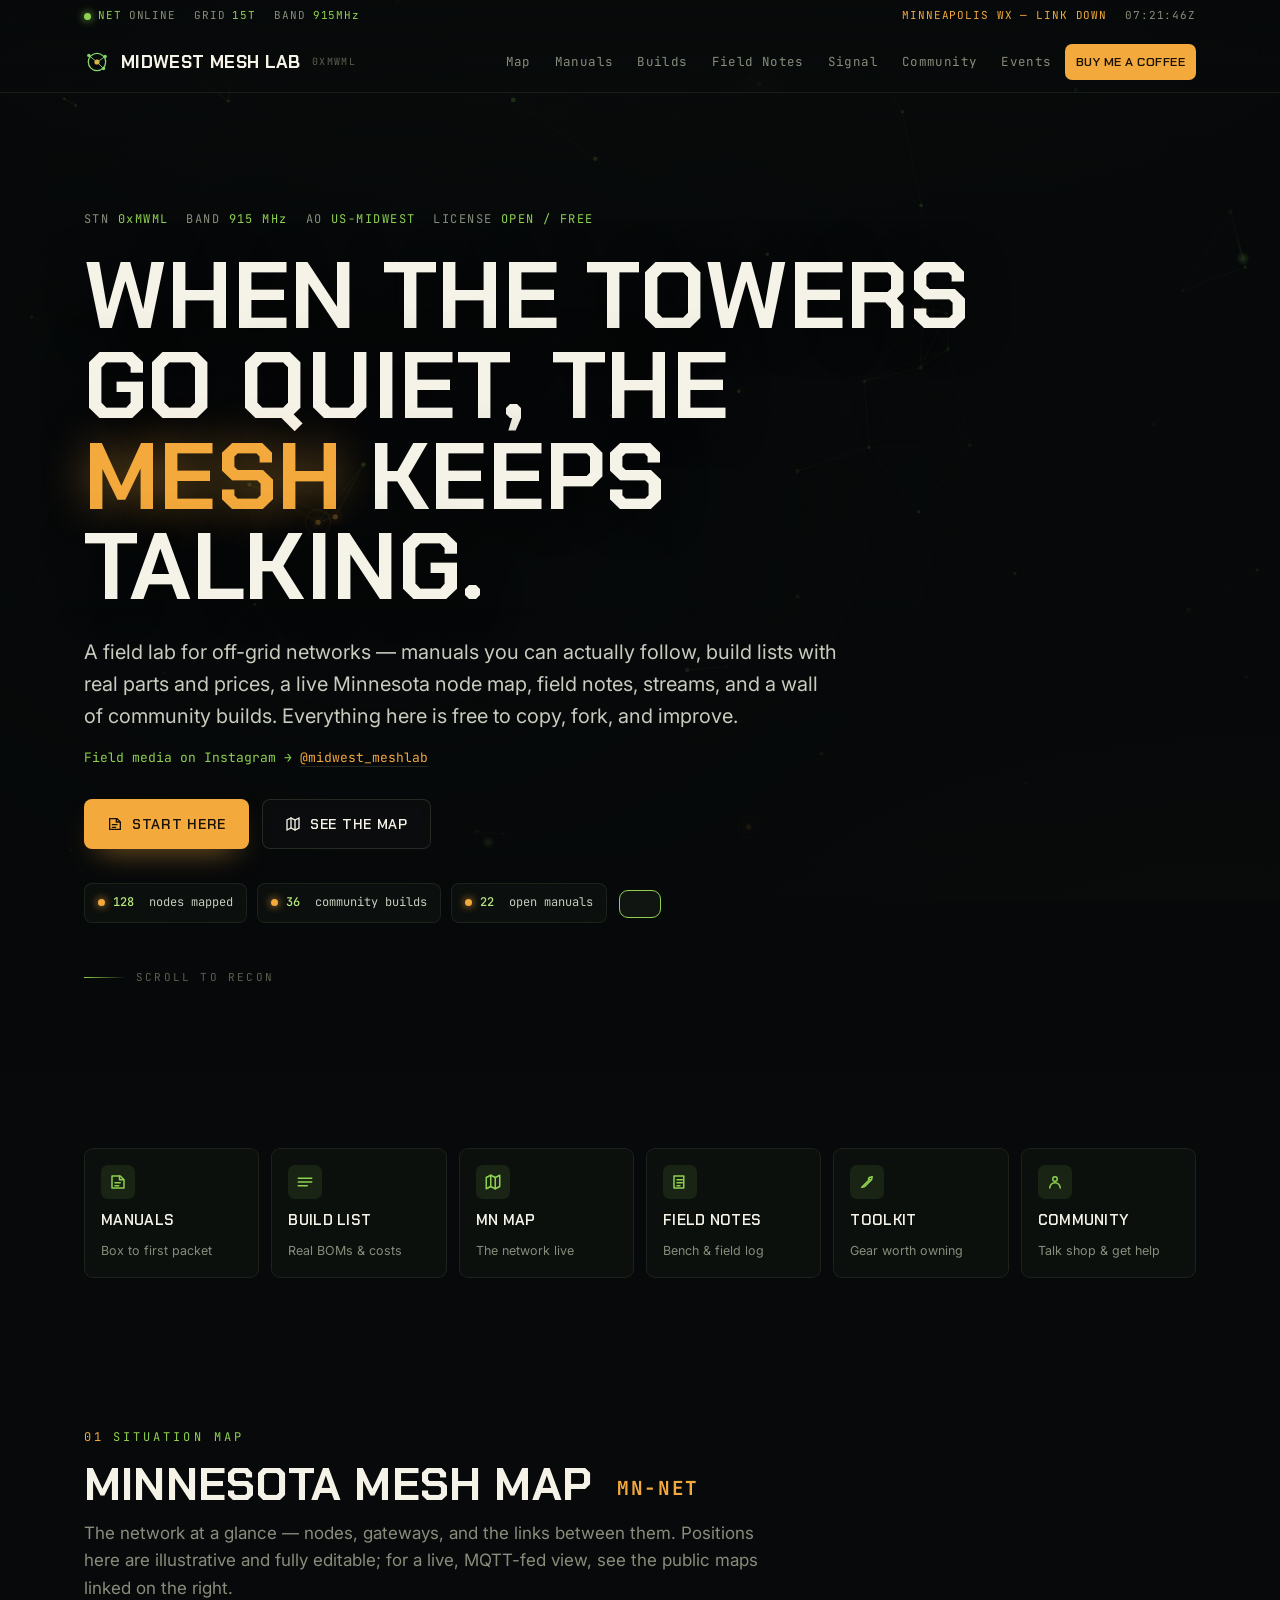
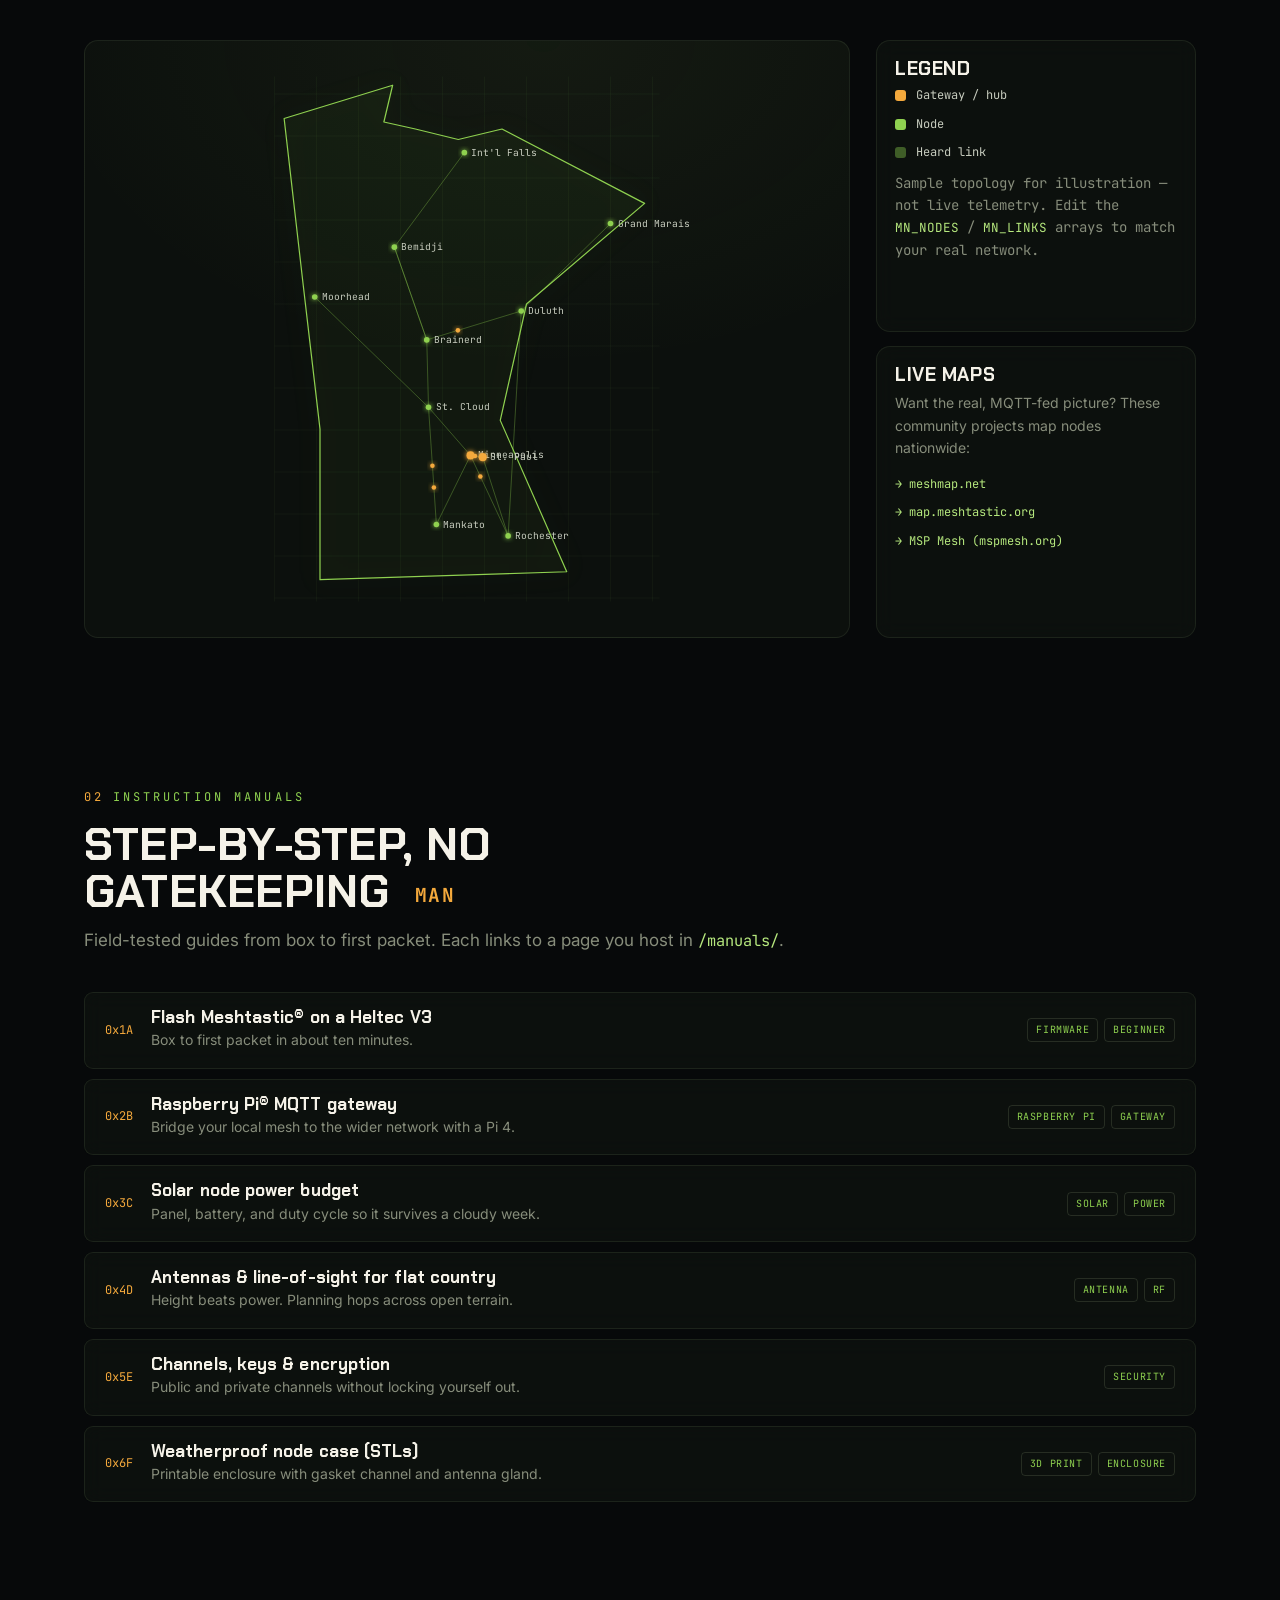
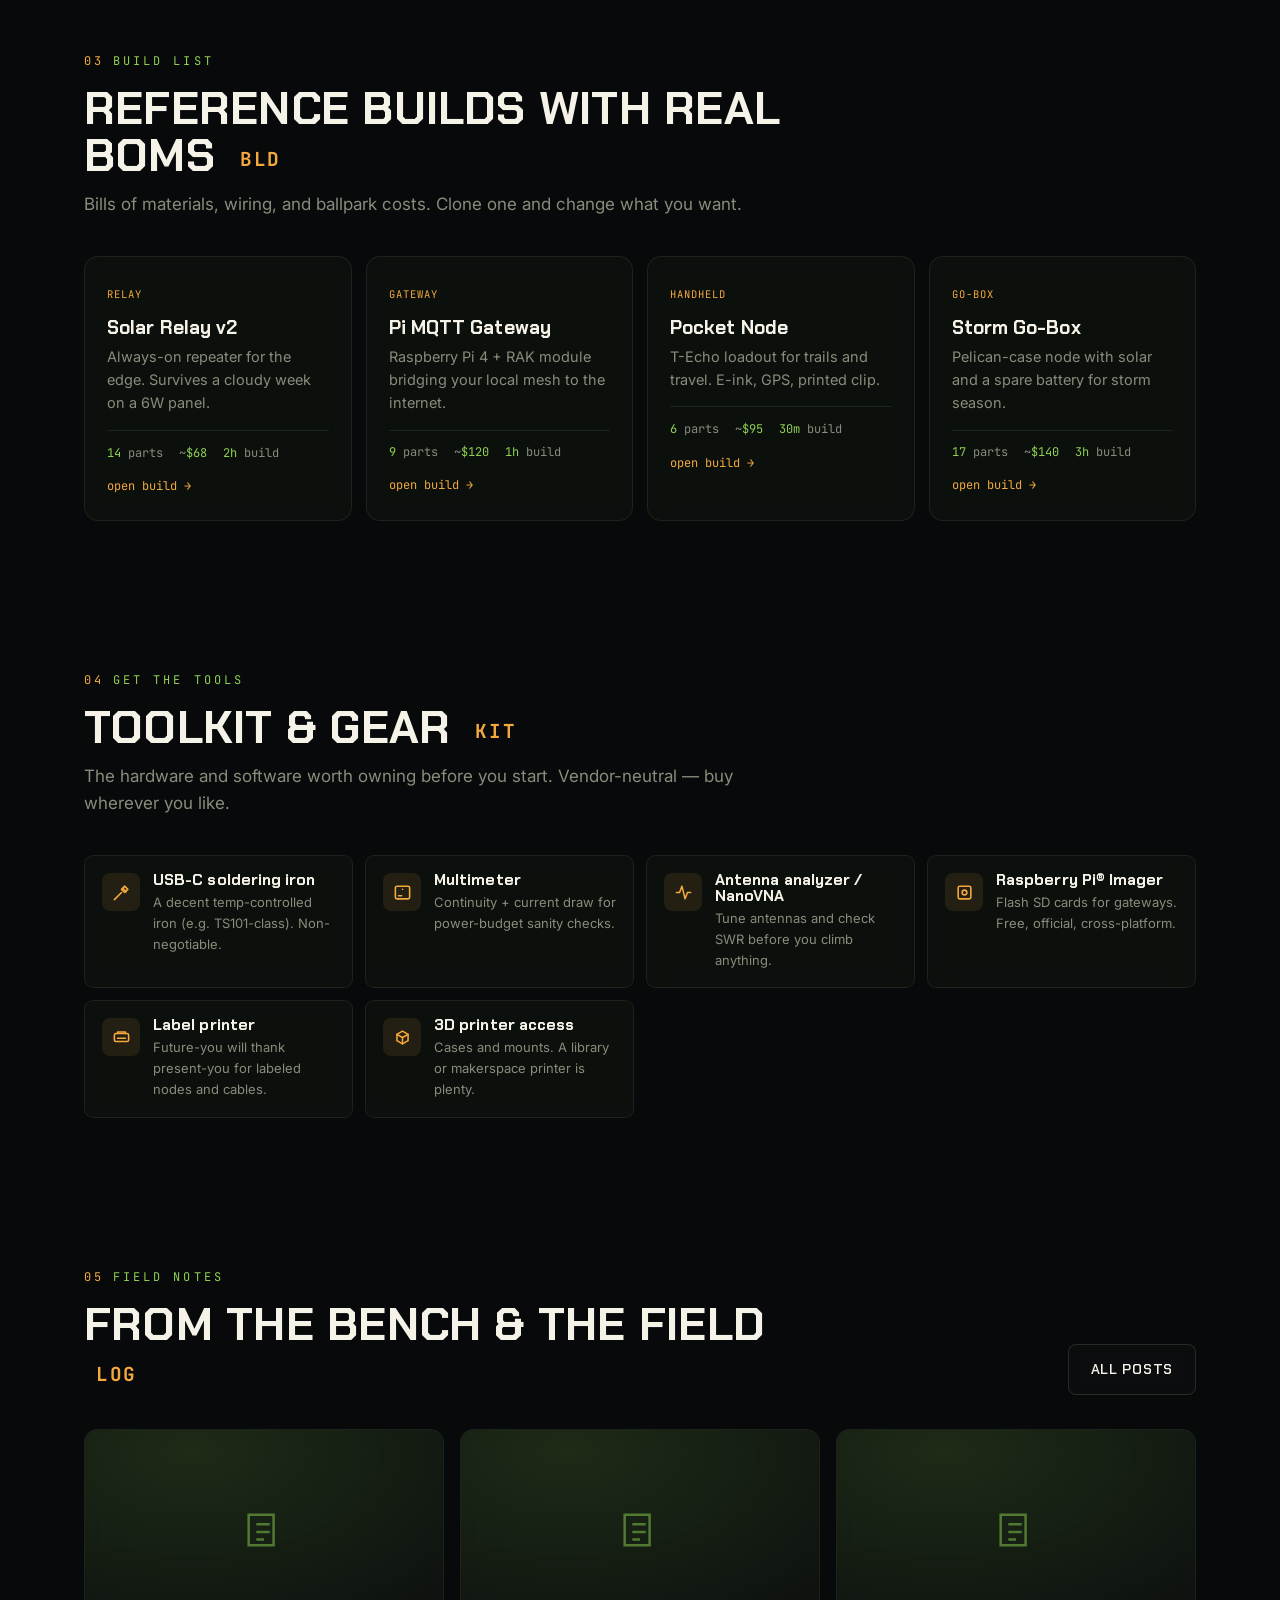
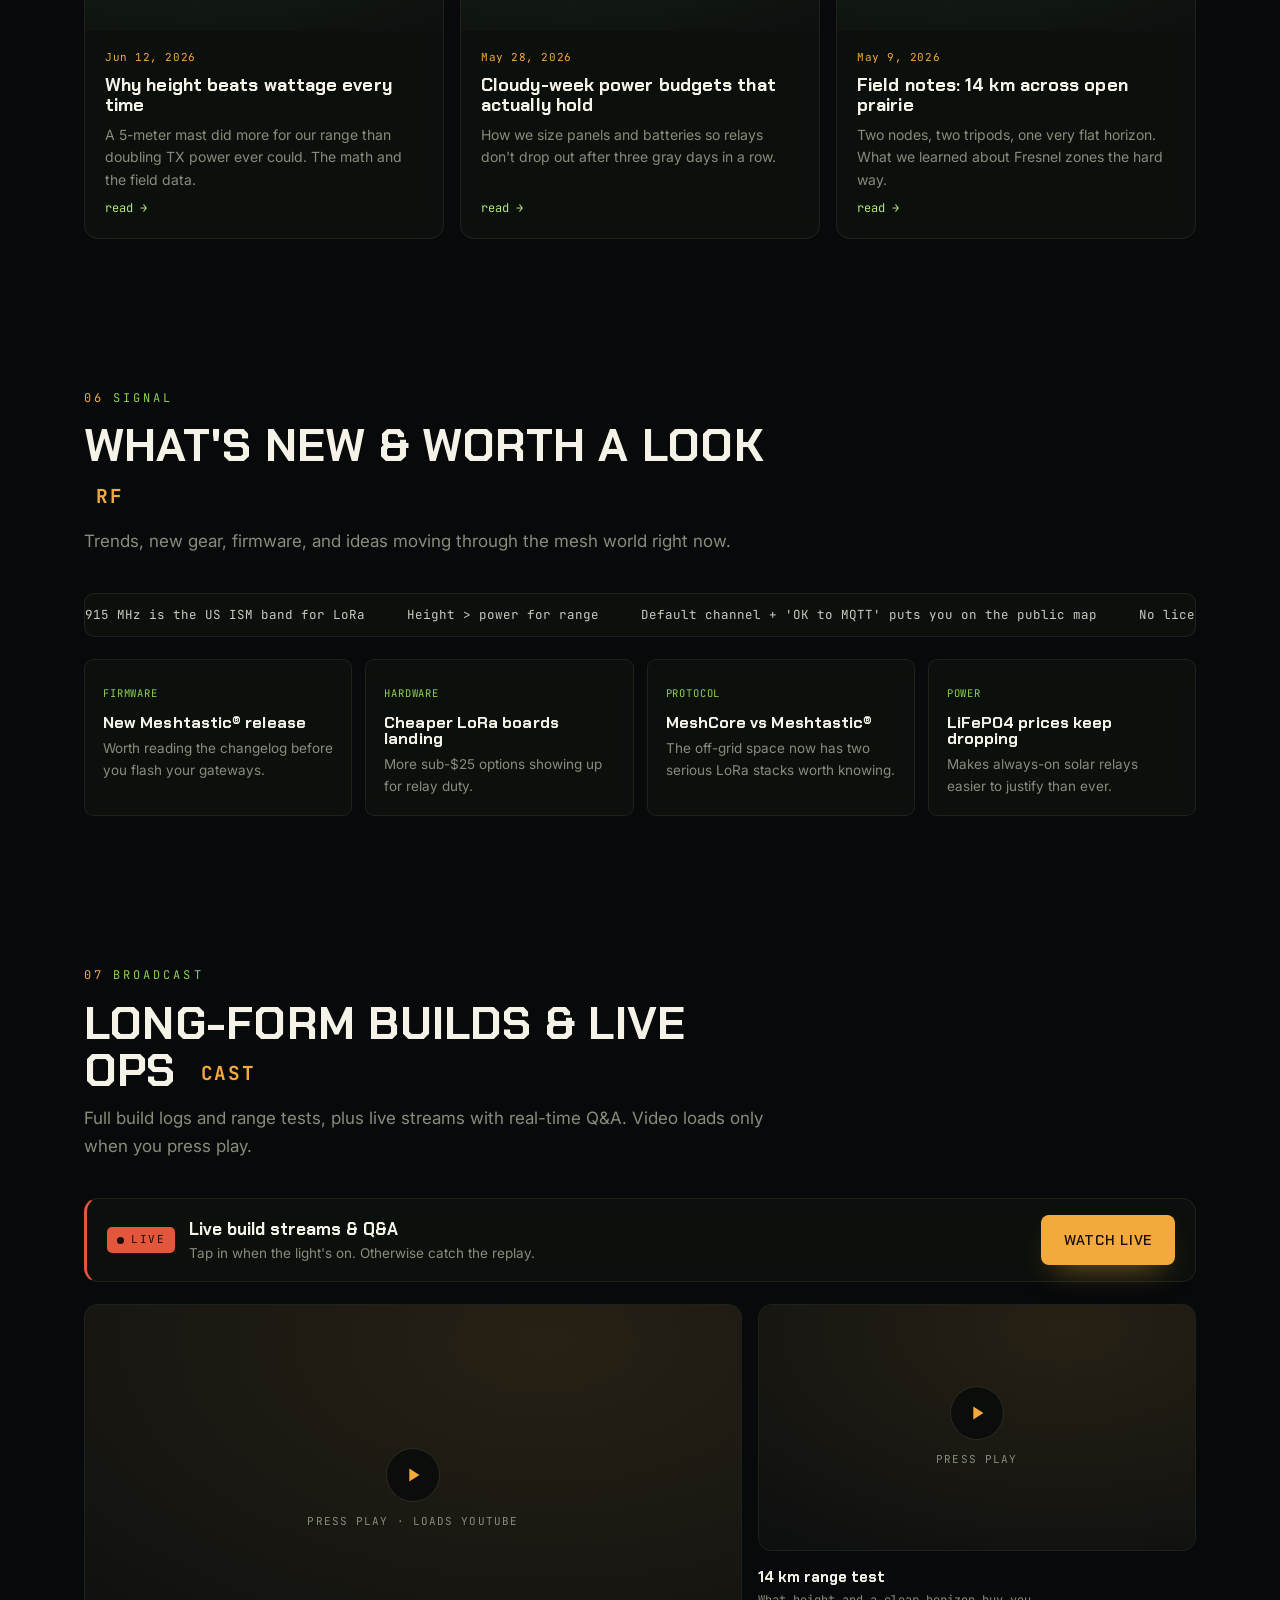
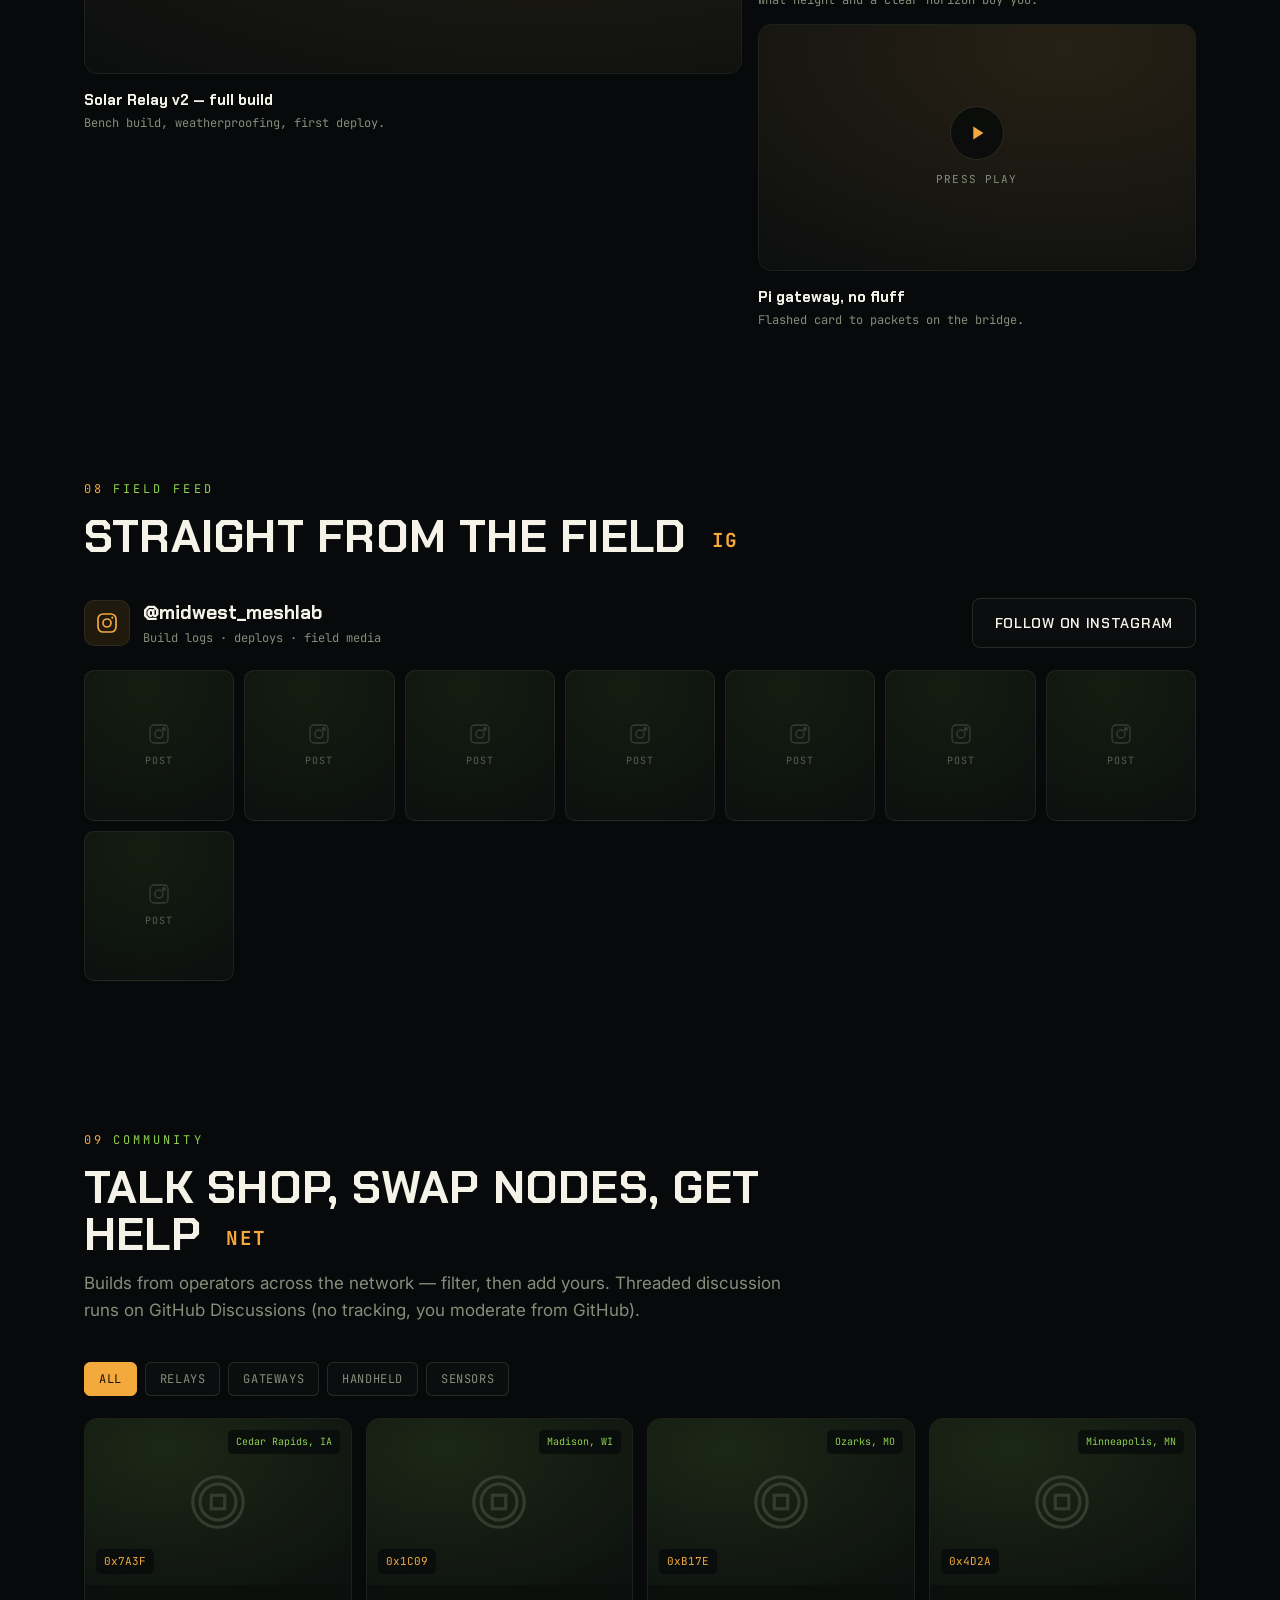
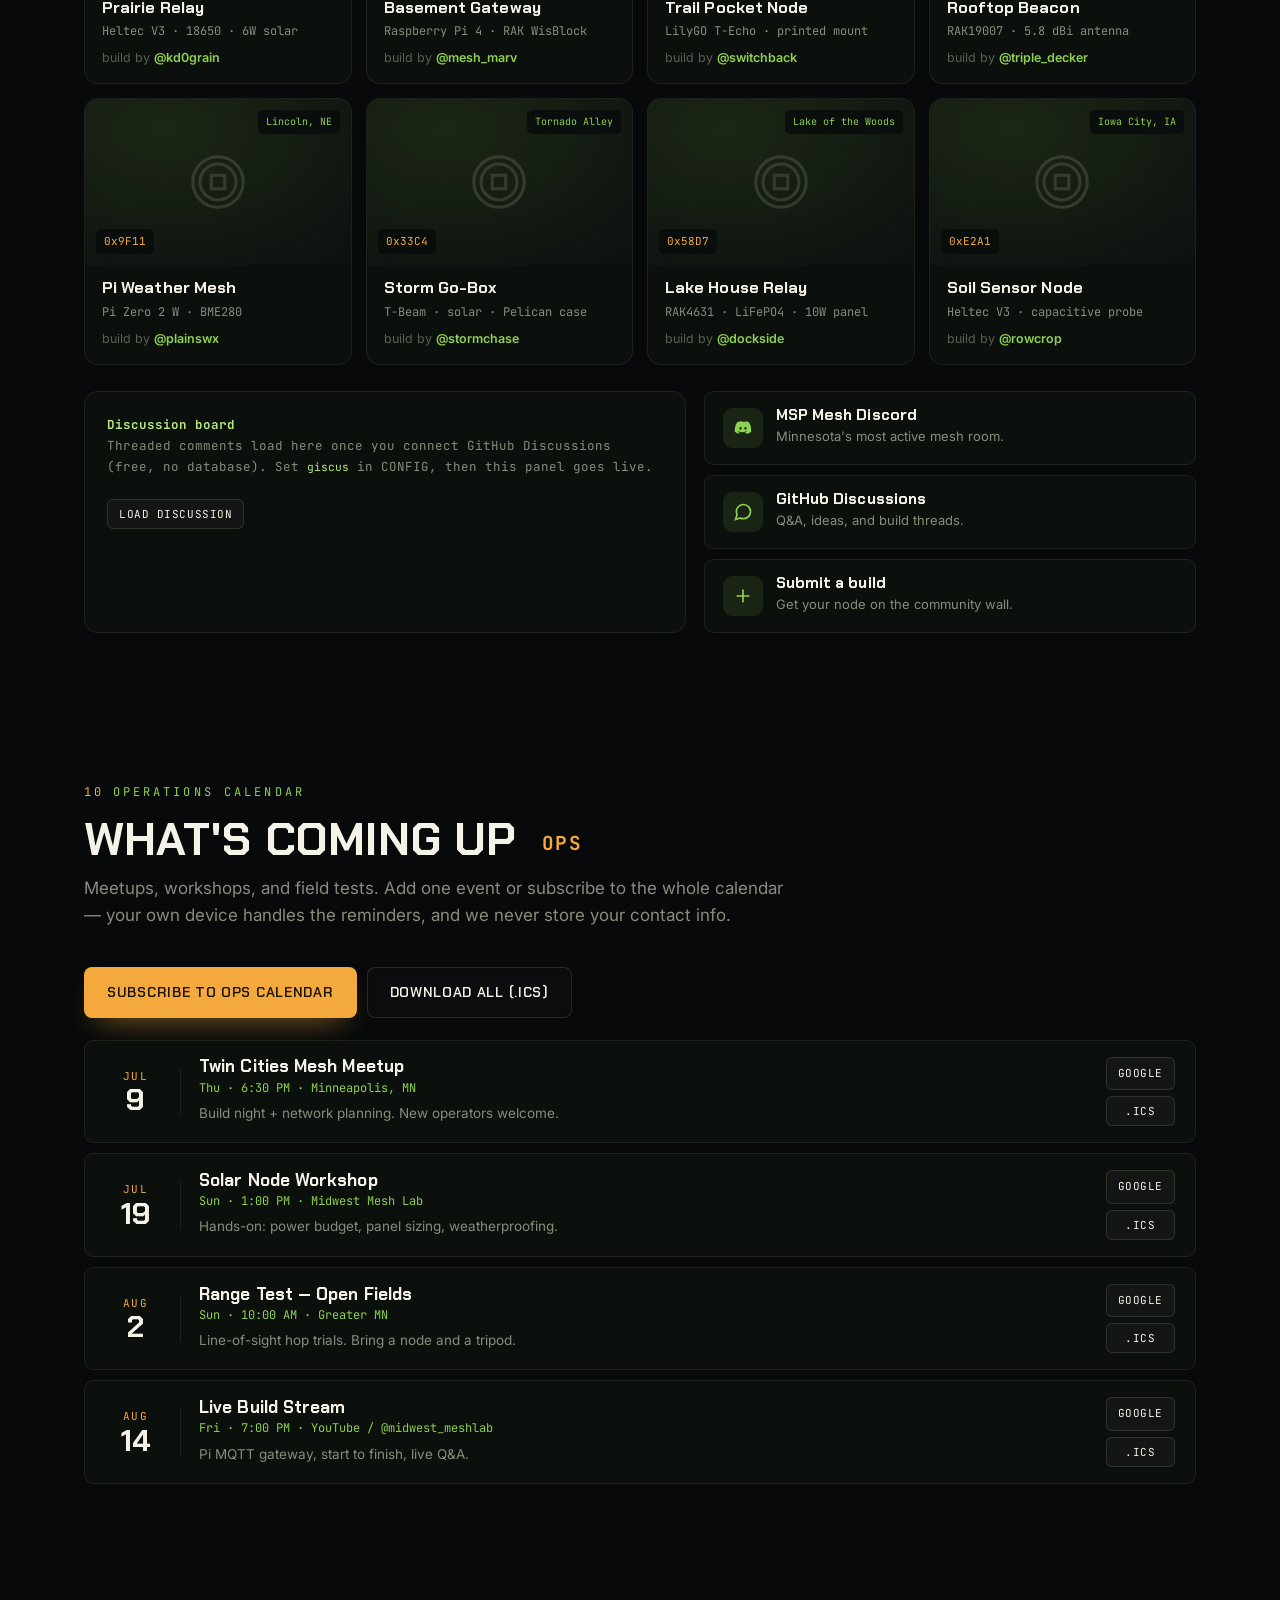
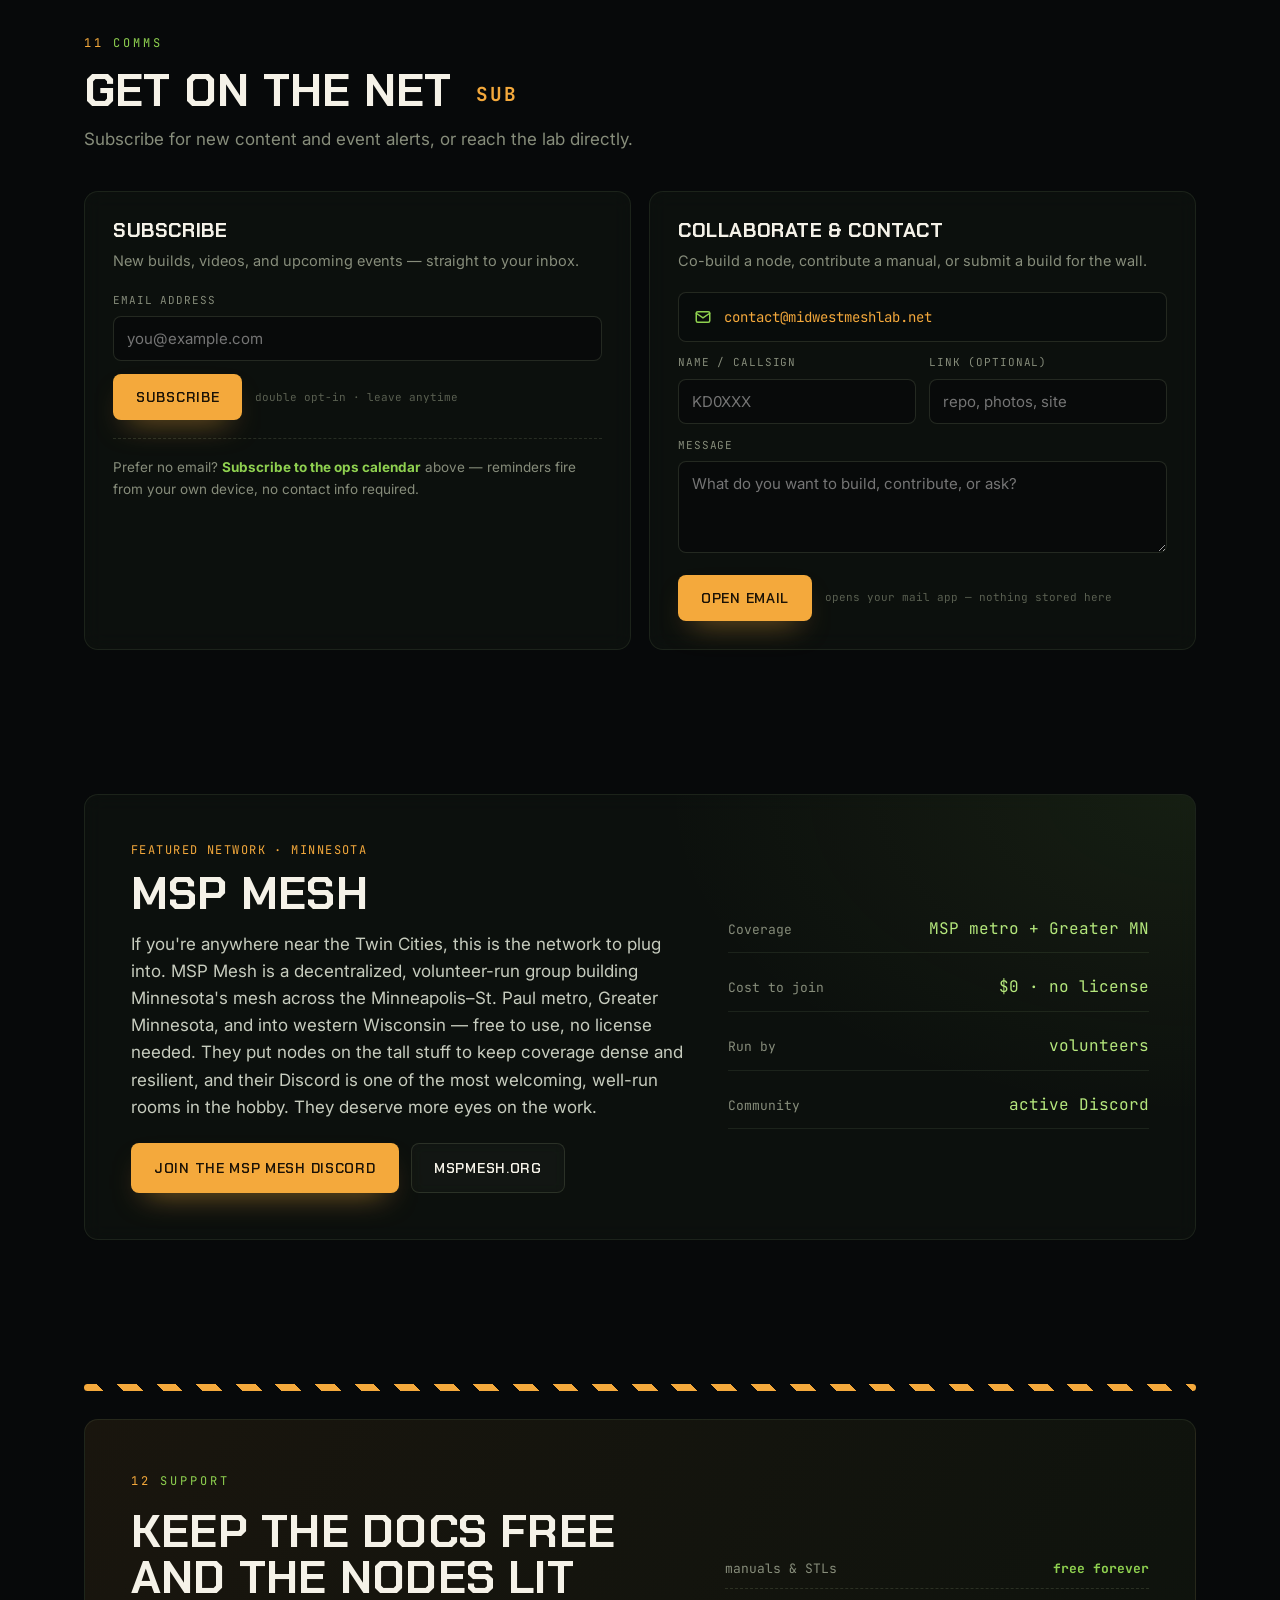
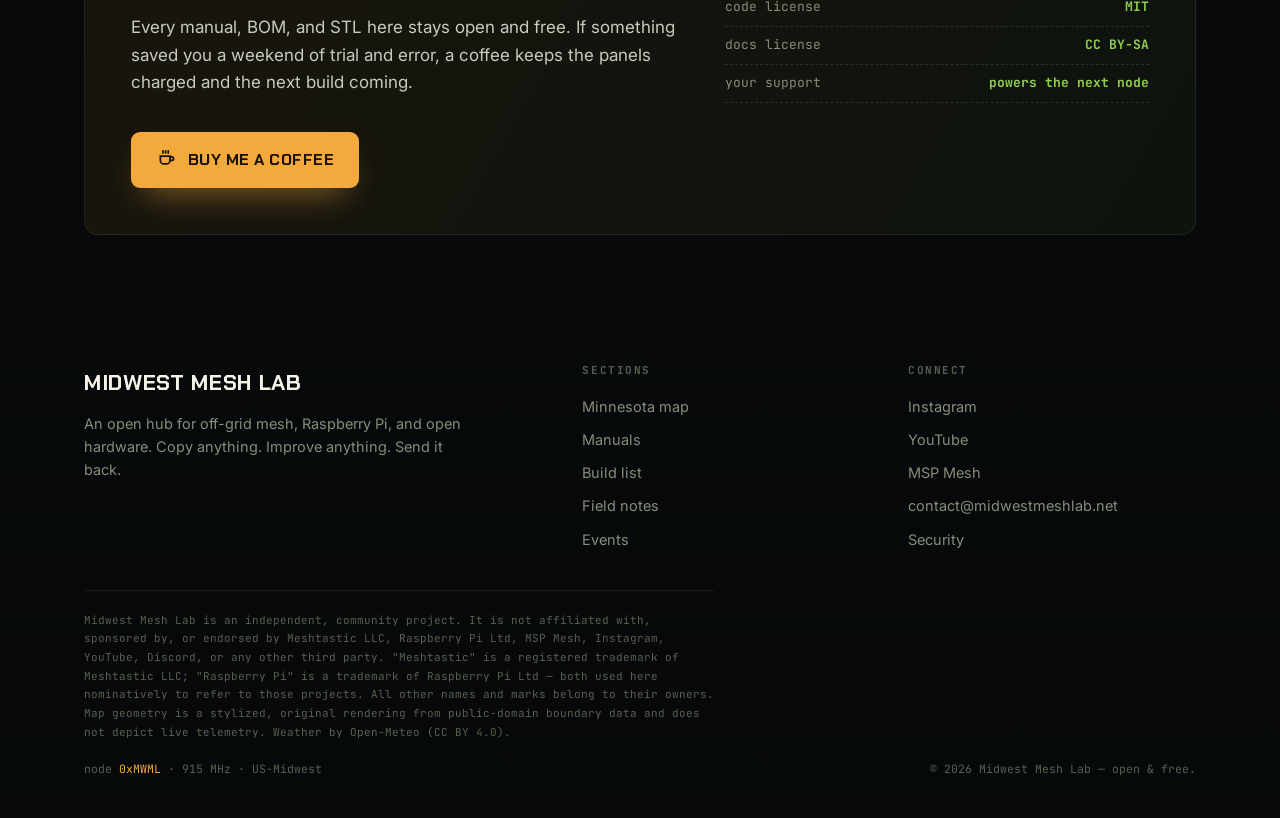
==== index.html @ 5d540753 "Add Midwest Mesh Lab static site Single-file static site (index.html) plus content pages, Cloudflare" ====
<!DOCTYPE html>
<html lang="en">
<head>
<meta charset="UTF-8" />
<meta name="viewport" content="width=device-width, initial-scale=1.0" />
<title>Midwest Mesh Lab — Off-grid mesh, Pi &amp; open hardware</title>
<meta name="description" content="A field lab for off-grid mesh networking, Raspberry Pi, and open hardware. Manuals, build lists, a Minnesota mesh map, field notes, live streams, events, and a community of operators across the Midwest." />
<meta name="theme-color" content="#07090A" />
<meta name="referrer" content="strict-origin-when-cross-origin" />
<meta property="og:title" content="Midwest Mesh Lab" />
<meta property="og:description" content="Off-grid mesh, Raspberry Pi & open hardware. Manuals, builds, a Minnesota mesh map, field notes, streams, and events." />
<meta property="og:type" content="website" />
<meta property="og:url" content="https://midwestmeshlab.net" />
<meta property="og:image" content="https://midwestmeshlab.net/media/og-card.png" />
<meta name="twitter:card" content="summary_large_image" />
<link rel="icon" href="data:image/svg+xml,%3Csvg xmlns='http://www.w3.org/2000/svg' viewBox='0 0 24 24'%3E%3Crect width='24' height='24' fill='%2307090A'/%3E%3Ccircle cx='12' cy='12' r='2.4' fill='%23F4A93C'/%3E%3Ccircle cx='12' cy='12' r='7' fill='none' stroke='%2386D46A' stroke-width='1.2'/%3E%3Ccircle cx='5' cy='6' r='1.5' fill='%2386D46A'/%3E%3Ccircle cx='19' cy='7' r='1.5' fill='%2386D46A'/%3E%3Cpath d='M12 12 5 6M12 12l7-5' stroke='%2386D46A' stroke-width='0.8'/%3E%3C/svg%3E" />
<link rel="preconnect" href="https://fonts.googleapis.com" />
<link rel="preconnect" href="https://fonts.gstatic.com" crossorigin />
<link href="https://fonts.googleapis.com/css2?family=Chakra+Petch:wght@500;600;700&family=Inter:wght@400;500;600&family=JetBrains+Mono:wght@400;500&display=swap" rel="stylesheet" />
<style>
/* =====================================================================
   MIDWEST MESH LAB — single-file build. Edit CONFIG + DATA in <script>.
   Palette: deep blackout, luminous ranger-green mesh, hazard amber.
   ===================================================================== */
:root{
  --bg:#07090A; --bg2:#0B0E0F;
  --ink:#F5F2E8;            /* headings */
  --fg:#C7CCBE;             /* body */
  --muted:#878D7B;          /* captions */
  --faint:#5A6051;
  --amber:#F4A93C; --amber-hi:#FFC368;
  --green:#8FD150; --green-hi:#B6E87E; --green-dim:#5C7A3A;
  --alert:#E2573B;
  --line:rgba(180,200,150,.10);
  --line-2:rgba(180,200,150,.16);
  --glass:rgba(18,22,18,.55);
  --glass-2:rgba(22,27,21,.72);
  --shadow:0 30px 70px -36px rgba(0,0,0,.9);
  --r:14px; --r-sm:9px;
  --disp:"Chakra Petch",system-ui,sans-serif;
  --body:"Inter",system-ui,-apple-system,sans-serif;
  --mono:"JetBrains Mono",ui-monospace,Menlo,monospace;
  --gut:clamp(18px,5vw,64px); --maxw:1240px;
  --ease:cubic-bezier(.22,.72,.24,1);
}
*{box-sizing:border-box}
html{scroll-behavior:smooth}
@media (prefers-reduced-motion:reduce){html{scroll-behavior:auto}}
body{
  margin:0; background:var(--bg); color:var(--fg);
  font-family:var(--body); font-size:17px; line-height:1.6;
  -webkit-font-smoothing:antialiased; overflow-x:hidden;
}
a{color:inherit;text-decoration:none}
img{max-width:100%;display:block}
::selection{background:var(--amber);color:#1b1206}
:focus-visible{outline:2px solid var(--green-hi);outline-offset:3px;border-radius:4px}
.wrap{max-width:var(--maxw);margin:0 auto;padding:0 var(--gut)}
.sr-only{position:absolute;width:1px;height:1px;overflow:hidden;clip:rect(0,0,0,0)}

/* living mesh background */
#fieldbg{position:fixed;inset:0;width:100%;height:100%;z-index:0;display:block}
.veil{position:fixed;inset:0;z-index:0;pointer-events:none;
  background:
    radial-gradient(120% 80% at 50% -10%, rgba(143,209,80,.05), transparent 55%),
    radial-gradient(90% 60% at 100% 110%, rgba(244,169,60,.05), transparent 55%),
    linear-gradient(180deg, rgba(7,9,10,.30) 0%, rgba(7,9,10,.55) 38%, rgba(7,9,10,.80) 100%);}
.scan{position:fixed;inset:0;z-index:0;pointer-events:none;opacity:.5;
  background:repeating-linear-gradient(0deg,rgba(0,0,0,0) 0 2px,rgba(0,0,0,.16) 2px 3px);
  mix-blend-mode:multiply}
.page{position:relative;z-index:1}

/* type */
h1,h2,h3,h4{font-family:var(--disp);color:var(--ink);font-weight:700;line-height:1.02;margin:0;letter-spacing:.005em}
h2{font-size:clamp(28px,3.8vw,46px);text-transform:uppercase}
h3{font-size:19px}
p{margin:0 0 1rem}
.kicker{font-family:var(--mono);font-size:12px;letter-spacing:.26em;text-transform:uppercase;color:var(--green);
  display:inline-flex;align-items:center;gap:.7em}
.kicker .n{color:var(--amber)}
.lede{font-size:clamp(17px,1.7vw,20px);color:var(--fg)}
code{font-family:var(--mono);color:var(--green-hi);font-size:.9em}
.hot{color:var(--amber)}

/* buttons */
.btn{font-family:var(--disp);font-weight:600;font-size:14px;letter-spacing:.05em;text-transform:uppercase;
  padding:13px 22px;border-radius:8px;display:inline-flex;align-items:center;gap:9px;cursor:pointer;border:1px solid transparent;
  transition:transform .15s var(--ease),background .18s,border-color .18s,color .18s,box-shadow .2s}
.btn svg{width:16px;height:16px}
.btn:hover{transform:translateY(-2px)}
.btn-primary{background:var(--amber);color:#1b1206;box-shadow:0 14px 30px -14px rgba(244,169,60,.6)}
.btn-primary:hover{background:var(--amber-hi)}
.btn-ghost{background:rgba(255,255,255,.02);border-color:var(--line-2);color:var(--ink);backdrop-filter:blur(6px)}
.btn-ghost:hover{border-color:var(--green);color:var(--green-hi)}
.btn-mini{font-family:var(--mono);font-size:11px;letter-spacing:.05em;text-transform:uppercase;color:var(--ink);
  background:rgba(255,255,255,.03);border:1px solid var(--line-2);padding:7px 11px;border-radius:6px;cursor:pointer;
  transition:border-color .15s,color .15s;white-space:nowrap}
.btn-mini:hover{border-color:var(--green);color:var(--green-hi)}

/* glass card */
.glass{background:var(--glass);border:1px solid var(--line);border-radius:var(--r);backdrop-filter:blur(10px) saturate(120%)}

/* ============ HUD / NAV ============ */
.hud{position:sticky;top:0;z-index:60;backdrop-filter:blur(14px);
  background:linear-gradient(180deg,rgba(7,9,10,.86),rgba(7,9,10,.55));border-bottom:1px solid var(--line)}
.hud-strip{display:flex;align-items:center;gap:18px;height:32px;font-family:var(--mono);font-size:11px;
  letter-spacing:.08em;color:var(--muted);overflow:hidden;white-space:nowrap}
.hud-strip .seg{display:flex;align-items:center;gap:7px}
.hud-strip b{color:var(--green);font-weight:400}
.hud-strip .dot{width:7px;height:7px;border-radius:50%;background:var(--green);box-shadow:0 0 9px var(--green)}
.hud-strip .wx{color:var(--amber)}
.hud-strip .push{margin-left:auto}
@media (max-width:720px){.hud-strip .opt{display:none}}
.hud-main{display:flex;align-items:center;gap:16px;height:60px}
.brand{display:flex;align-items:center;gap:11px;font-family:var(--disp);font-weight:700;color:var(--ink);
  font-size:18px;letter-spacing:.02em;text-transform:uppercase}
.brand svg{width:26px;height:26px;flex:none}
.brand small{font-family:var(--mono);font-weight:400;color:var(--faint);font-size:10px;letter-spacing:.14em}
.nav{margin-left:auto;display:flex;align-items:center;gap:2px}
.nav a{font-family:var(--mono);font-size:12.5px;letter-spacing:.03em;color:var(--muted);padding:8px 11px;border-radius:7px;
  transition:color .16s,background .16s}
.nav a:hover{color:var(--ink);background:rgba(255,255,255,.04)}
.nav .cta{color:#1b1206;background:var(--amber);font-weight:600;font-family:var(--disp);text-transform:uppercase;letter-spacing:.04em}
.nav .cta:hover{background:var(--amber-hi);color:#1b1206}
.menu-btn{display:none;margin-left:auto;background:rgba(255,255,255,.03);border:1px solid var(--line-2);color:var(--ink);
  font-family:var(--mono);font-size:12px;padding:9px 13px;border-radius:7px;cursor:pointer;letter-spacing:.08em}
@media (max-width:980px){
  .nav{display:none;position:absolute;top:94px;left:0;right:0;flex-direction:column;align-items:stretch;gap:2px;
    background:rgba(8,11,11,.97);border-bottom:1px solid var(--line);padding:12px var(--gut);backdrop-filter:blur(14px)}
  .nav.open{display:flex}
  .nav a{padding:13px;font-size:14px}.nav .cta{text-align:center;margin-top:6px}
  .menu-btn{display:block}
}

/* ============ HERO ============ */
.hero{position:relative;padding:clamp(70px,13vh,150px) 0 clamp(60px,10vh,120px);overflow:hidden}
.hero::after{content:"";position:absolute;inset:0;z-index:-1;pointer-events:none;
  background:radial-gradient(70% 65% at 30% 42%, rgba(7,9,10,.10), rgba(7,9,10,.62) 70%)}
.hero-id{font-family:var(--mono);font-size:12px;letter-spacing:.12em;color:var(--muted);
  display:flex;flex-wrap:wrap;gap:6px 18px;margin-bottom:22px}
.hero-id b{color:var(--green);font-weight:400}
.hero h1{font-size:clamp(42px,7.4vw,94px);font-weight:700;line-height:.96;text-transform:uppercase;
  max-width:15ch;letter-spacing:.004em;text-shadow:0 4px 40px rgba(0,0,0,.5)}
.hero h1 .hot{text-shadow:0 0 44px rgba(244,169,60,.45)}
.hero .lede{margin-top:24px;max-width:58ch}
.hero .ig-line{font-family:var(--mono);font-size:13px;color:var(--green);margin-top:16px}
.hero .ig-line a{color:var(--amber);border-bottom:1px solid var(--line-2)}
.hero .ig-line a:hover{border-color:var(--amber)}
.hero-cta{display:flex;flex-wrap:wrap;gap:13px;margin-top:30px}
.hero-chips{display:flex;flex-wrap:wrap;gap:10px;margin-top:34px}
.chip{font-family:var(--mono);font-size:12px;color:var(--fg);padding:9px 13px;border-radius:8px;
  display:flex;align-items:center;gap:8px}
.chip b{color:var(--green-hi);font-weight:500}
.chip .pin{width:7px;height:7px;border-radius:50%;background:var(--amber);box-shadow:0 0 8px var(--amber)}
.scrollcue{margin-top:46px;font-family:var(--mono);font-size:11px;letter-spacing:.2em;color:var(--faint);
  display:flex;align-items:center;gap:10px}
.scrollcue .ln{width:42px;height:1px;background:linear-gradient(90deg,var(--green),transparent)}

/* ============ SECTION ============ */
.section{position:relative;padding:clamp(56px,8vh,104px) 0}
.section-head{max-width:64ch;margin-bottom:38px}
.section-head .kicker{margin-bottom:14px}
.section-head p{color:var(--muted);margin-top:12px}
.head-row{display:flex;align-items:flex-end;justify-content:space-between;gap:20px;flex-wrap:wrap;margin-bottom:34px}
.head-row .section-head{margin-bottom:0}
.desig{font-family:var(--mono);font-size:.42em;color:var(--amber);letter-spacing:.08em;margin-left:12px;vertical-align:middle;text-transform:none}

/* stack strip */
.stack{display:grid;grid-template-columns:repeat(auto-fit,minmax(150px,1fr));gap:12px}
.stack a{padding:16px;border-radius:var(--r-sm);display:flex;flex-direction:column;gap:9px;
  transition:transform .16s var(--ease),border-color .16s,background .16s}
.stack a:hover{transform:translateY(-4px);border-color:var(--line-2);background:var(--glass-2)}
.stack .ic{width:34px;height:34px;border-radius:7px;display:grid;place-items:center;color:var(--green);background:rgba(143,209,80,.1)}
.stack .ic svg{width:18px;height:18px}
.stack .t{font-family:var(--disp);font-weight:600;color:var(--ink);font-size:15px;text-transform:uppercase;letter-spacing:.02em}
.stack .d{font-size:12.5px;color:var(--muted)}

/* ============ MN MAP ============ */
.map-grid{display:grid;grid-template-columns:minmax(0,1fr) 320px;gap:26px;align-items:stretch}
@media (max-width:900px){.map-grid{grid-template-columns:1fr}}
.map-stage{position:relative;border-radius:var(--r);overflow:hidden;padding:18px;
  background:radial-gradient(120% 100% at 60% 0%, rgba(143,209,80,.06), transparent 55%), var(--glass);
  border:1px solid var(--line)}
.map-stage svg{width:100%;height:auto;display:block;max-height:560px}
.mn-state{fill:rgba(143,209,80,.045);stroke:var(--green);stroke-width:1.4;stroke-linejoin:round;
  filter:drop-shadow(0 0 14px rgba(143,209,80,.18))}
.mn-grid{stroke:rgba(143,209,80,.08);stroke-width:.7}
.mn-link{stroke:rgba(143,209,80,.35);stroke-width:1.1}
.mn-node{fill:var(--green)}
.mn-node.hub{fill:var(--amber)}
.mn-ring{fill:none;stroke:var(--amber);stroke-width:1;opacity:.5}
.mn-label{font-family:var(--mono);font-size:11px;fill:var(--fg)}
.mn-packet{fill:var(--amber)}
.map-side{display:flex;flex-direction:column;gap:14px}
.map-card{padding:18px;border-radius:var(--r);flex:1}
.map-card h3{margin-bottom:8px;text-transform:uppercase;letter-spacing:.03em}
.map-card p{font-size:14px;color:var(--muted)}
.legend{display:flex;flex-direction:column;gap:9px;font-family:var(--mono);font-size:12px;color:var(--fg);margin-top:6px}
.legend .li{display:flex;align-items:center;gap:10px}
.legend .li a{color:var(--green-hi)}
.legend .sw{width:11px;height:11px;border-radius:3px}
.map-note{font-family:var(--mono);font-size:10.5px;color:var(--faint);margin-top:10px;line-height:1.6}

/* ============ LISTS / CARDS ============ */
.list{display:grid;gap:10px}
.row{display:grid;grid-template-columns:auto 1fr auto;align-items:center;gap:18px;padding:16px 20px;border-radius:var(--r-sm);
  transition:border-color .16s,background .16s,transform .14s var(--ease)}
.row:hover{border-color:var(--line-2);background:var(--glass-2);transform:translateX(4px)}
.row .hx{font-family:var(--mono);font-size:12px;color:var(--amber)}
.row .main h3{font-size:17px;margin-bottom:3px}
.row .main p{margin:0;color:var(--muted);font-size:14px}
.tags{display:flex;gap:6px;flex-wrap:wrap;justify-content:flex-end}
.tag{font-family:var(--mono);font-size:10px;letter-spacing:.06em;text-transform:uppercase;color:var(--green);
  border:1px solid var(--line-2);border-radius:4px;padding:3px 8px;white-space:nowrap}
@media (max-width:620px){.row{grid-template-columns:auto 1fr}.row .tags{display:none}}

.cards{display:grid;grid-template-columns:repeat(auto-fit,minmax(248px,1fr));gap:14px}
.card{padding:22px;border-radius:var(--r);transition:transform .16s var(--ease),border-color .16s}
.card:hover{transform:translateY(-5px);border-color:var(--line-2)}
.card .ct{font-family:var(--mono);font-size:10.5px;letter-spacing:.1em;color:var(--amber);text-transform:uppercase}
.card h3{margin:11px 0 8px}
.card p{color:var(--muted);font-size:14.5px;margin-bottom:15px}
.card .meta{display:flex;gap:16px;flex-wrap:wrap;font-family:var(--mono);font-size:12px;color:var(--muted);border-top:1px solid var(--line);padding-top:13px}
.card .meta b{color:var(--green);font-weight:400}
.card .go{font-family:var(--mono);font-size:12px;color:var(--amber);margin-top:14px;display:inline-block}

/* tools */
.tools{display:grid;grid-template-columns:repeat(auto-fit,minmax(220px,1fr));gap:12px}
.tool{display:flex;gap:13px;padding:17px;border-radius:var(--r-sm);transition:transform .15s var(--ease),border-color .15s}
.tool:hover{transform:translateY(-3px);border-color:var(--line-2)}
.tool .ti{width:38px;height:38px;border-radius:8px;flex:none;display:grid;place-items:center;color:var(--amber);background:rgba(244,169,60,.1)}
.tool .ti svg{width:19px;height:19px}
.tool h3{font-size:15.5px;margin-bottom:3px}
.tool p{margin:0;font-size:13px;color:var(--muted)}

/* posts (blog) */
.posts{display:grid;grid-template-columns:repeat(auto-fit,minmax(280px,1fr));gap:16px}
.post{border-radius:var(--r);overflow:hidden;transition:transform .16s var(--ease),border-color .16s;display:flex;flex-direction:column}
.post:hover{transform:translateY(-5px);border-color:var(--line-2)}
.post .ph{aspect-ratio:16/9;background:radial-gradient(120% 120% at 30% 10%, rgba(143,209,80,.14), var(--bg2));display:grid;place-items:center}
.post .ph svg{width:46px;height:46px;opacity:.5}
.post .pin{padding:18px 20px 20px;display:flex;flex-direction:column;gap:8px;flex:1}
.post .dt{font-family:var(--mono);font-size:11px;color:var(--amber);letter-spacing:.05em}
.post h3{font-size:18px;line-height:1.15}
.post p{font-size:14px;color:var(--muted);margin:0;flex:1}
.post .more{font-family:var(--mono);font-size:12px;color:var(--green-hi)}

/* signal ticker + cards */
.ticker{overflow:hidden;border-radius:10px;border:1px solid var(--line);background:var(--glass);margin-bottom:22px}
.ticker .track{display:flex;gap:42px;padding:11px 0;white-space:nowrap;font-family:var(--mono);font-size:12.5px;color:var(--fg);
  animation:scroll 34s linear infinite;width:max-content}
.ticker .track span b{color:var(--amber)}
@keyframes scroll{to{transform:translateX(-50%)}}
@media (prefers-reduced-motion:reduce){.ticker .track{animation:none}}
.signal{display:grid;grid-template-columns:repeat(auto-fit,minmax(230px,1fr));gap:13px}
.sig{padding:18px;border-radius:var(--r-sm);transition:transform .15s var(--ease),border-color .15s}
.sig:hover{transform:translateY(-4px);border-color:var(--line-2)}
.sig .st{font-family:var(--mono);font-size:10.5px;letter-spacing:.08em;text-transform:uppercase;color:var(--green)}
.sig h3{font-size:16px;margin:9px 0 7px}
.sig p{margin:0;font-size:13.5px;color:var(--muted)}

/* community wall */
.toolbar{display:flex;flex-wrap:wrap;gap:8px;margin-bottom:22px}
.filter{font-family:var(--mono);font-size:12px;letter-spacing:.05em;text-transform:uppercase;color:var(--muted);
  background:rgba(255,255,255,.02);border:1px solid var(--line-2);padding:8px 14px;border-radius:6px;cursor:pointer;transition:.15s}
.filter:hover{color:var(--ink)}
.filter.active{color:#1b1206;background:var(--amber);border-color:var(--amber)}
.gallery{display:grid;grid-template-columns:repeat(auto-fill,minmax(250px,1fr));gap:14px}
.build{border-radius:var(--r);overflow:hidden;transition:transform .16s var(--ease),border-color .16s}
.build:hover{transform:translateY(-5px);border-color:var(--line-2)}
.build .thumb{aspect-ratio:16/10;position:relative;display:grid;place-items:center;
  background:radial-gradient(120% 120% at 30% 18%, rgba(143,209,80,.12), var(--bg2))}
.build .thumb svg{width:54px;height:54px;opacity:.45}
.build .thumb img{width:100%;height:100%;object-fit:cover}
.build .nid{position:absolute;left:11px;bottom:11px;font-family:var(--mono);font-size:11px;color:var(--amber);
  background:rgba(7,9,10,.7);padding:4px 8px;border-radius:5px}
.build .loc{position:absolute;right:11px;top:11px;font-family:var(--mono);font-size:10px;color:var(--green);
  background:rgba(7,9,10,.7);padding:4px 8px;border-radius:5px}
.build .bi{padding:15px 17px}
.build .bi h3{font-size:16px;margin-bottom:6px}
.build .hw{font-family:var(--mono);font-size:12px;color:var(--muted);margin-bottom:8px;line-height:1.5}
.build .by{font-size:12.5px;color:var(--faint)}
.build .by b{color:var(--green);font-weight:600}

/* ig */
.ig-head{display:flex;align-items:center;justify-content:space-between;gap:16px;flex-wrap:wrap;margin-bottom:22px}
.ig-h{display:flex;align-items:center;gap:13px}
.ig-badge{width:46px;height:46px;border-radius:10px;display:grid;place-items:center;color:var(--amber);background:rgba(244,169,60,.1);border:1px solid var(--line)}
.ig-badge svg{width:24px;height:24px}
.ig-h .h{font-family:var(--disp);font-weight:700;color:var(--ink);font-size:19px}
.ig-h .s{font-family:var(--mono);font-size:12px;color:var(--muted)}
.iggrid{display:grid;grid-template-columns:repeat(auto-fill,minmax(150px,1fr));gap:10px}
.igt{position:relative;aspect-ratio:1;border:1px solid var(--line);border-radius:10px;overflow:hidden;display:grid;place-items:center;
  background:radial-gradient(120% 120% at 40% 10%, rgba(143,209,80,.1), var(--bg2));transition:transform .16s var(--ease),border-color .16s}
.igt:hover{transform:scale(1.03);border-color:var(--amber)}
.igt img{width:100%;height:100%;object-fit:cover}
.igt .ph{color:var(--faint);display:grid;place-items:center;gap:7px;font-family:var(--mono);font-size:10px;letter-spacing:.1em}
.igt .ph svg{width:24px;height:24px;opacity:.5}
.igt .cap{position:absolute;inset:auto 0 0 0;background:linear-gradient(transparent,rgba(7,9,10,.9));color:var(--ink);
  font-family:var(--mono);font-size:10.5px;padding:18px 9px 8px;opacity:0;transition:opacity .18s}
.igt:hover .cap{opacity:1}

/* broadcast */
.live-banner{display:flex;align-items:center;gap:14px;flex-wrap:wrap;border-radius:var(--r);
  border-left:3px solid var(--alert);padding:16px 20px;margin-bottom:22px}
.live-tag{font-family:var(--mono);font-size:11px;letter-spacing:.14em;color:#1a0c09;background:var(--alert);padding:4px 10px;border-radius:5px;display:flex;align-items:center;gap:7px}
.live-tag .b{width:7px;height:7px;border-radius:50%;background:#1a0c09;animation:blip 1.3s steps(2) infinite}
@keyframes blip{50%{opacity:.2}}@media (prefers-reduced-motion:reduce){.live-tag .b{animation:none}}
.live-banner .lt{flex:1;min-width:200px}
.live-banner .lt b{color:var(--ink);font-family:var(--disp)}
.live-banner .lt span{display:block;color:var(--muted);font-size:13.5px}
.videos{display:grid;grid-template-columns:1.5fr 1fr;gap:16px}
@media (max-width:820px){.videos{grid-template-columns:1fr}}
.vcol{display:grid;gap:14px;align-content:start}
.embed{position:relative;aspect-ratio:16/9;border-radius:var(--r);overflow:hidden;border:1px solid var(--line);background:var(--bg2)}
.embed iframe{position:absolute;inset:0;width:100%;height:100%;border:0}
.embed .ph{position:absolute;inset:0;display:grid;place-content:center;justify-items:center;gap:11px;cursor:pointer;text-align:center;
  background:radial-gradient(120% 120% at 70% 10%, rgba(244,169,60,.12), var(--bg2))}
.embed .play{width:54px;height:54px;border-radius:50%;background:rgba(7,9,10,.78);border:1px solid var(--line-2);display:grid;place-items:center;color:var(--amber)}
.embed .play svg{width:22px;height:22px}
.embed .ph small{font-family:var(--mono);font-size:11px;letter-spacing:.1em;color:var(--muted)}
.vcap b{display:block;color:var(--ink);font-family:var(--disp);font-size:15px;margin-bottom:2px}
.vcap{font-family:var(--mono);font-size:12px;color:var(--muted)}

/* events */
.cal-actions{display:flex;flex-wrap:wrap;gap:10px;margin-bottom:22px}
.events{display:grid;gap:10px}
.event{display:grid;grid-template-columns:76px 1fr auto;gap:18px;align-items:center;padding:16px 20px;border-radius:var(--r-sm);transition:border-color .16s,background .16s}
.event:hover{border-color:var(--line-2);background:var(--glass-2)}
.event .date{text-align:center;border-right:1px solid var(--line);padding-right:14px}
.event .date .mo{font-family:var(--mono);font-size:11px;letter-spacing:.1em;color:var(--amber)}
.event .date .dy{font-family:var(--disp);font-weight:700;font-size:30px;color:var(--ink);line-height:1}
.event .ei h3{font-size:17px;margin-bottom:3px}
.event .ei .when{font-family:var(--mono);font-size:12px;color:var(--green)}
.event .ei p{margin:5px 0 0;color:var(--muted);font-size:13.5px}
.event .ea{display:flex;flex-direction:column;gap:6px}
@media (max-width:660px){.event{grid-template-columns:62px 1fr}.event .ea{grid-column:1/-1;flex-direction:row;flex-wrap:wrap;margin-top:4px}}

/* split panels */
.split{display:grid;grid-template-columns:1fr 1fr;gap:18px}
@media (max-width:860px){.split{grid-template-columns:1fr}}
.panel{padding:28px;border-radius:var(--r)}
.panel h3{font-size:20px;margin-bottom:8px;text-transform:uppercase;letter-spacing:.03em}
.panel .sub{color:var(--muted);font-size:14.5px;margin-bottom:20px}
.field{margin-bottom:13px}
.field label{display:block;font-family:var(--mono);font-size:11px;letter-spacing:.08em;text-transform:uppercase;color:var(--muted);margin-bottom:7px}
.field input,.field textarea{width:100%;background:rgba(7,9,10,.6);border:1px solid var(--line-2);color:var(--ink);
  font-family:var(--body);font-size:15px;padding:12px 13px;border-radius:8px;transition:border-color .15s}
.field textarea{resize:vertical;min-height:92px}
.field input:focus,.field textarea:focus{outline:none;border-color:var(--green)}
.field-2{display:grid;grid-template-columns:1fr 1fr;gap:13px}
@media (max-width:480px){.field-2{grid-template-columns:1fr}}
.form-foot{display:flex;align-items:center;gap:13px;flex-wrap:wrap;margin-top:4px}
.note{font-family:var(--mono);font-size:11px;color:var(--faint)}
.alt{margin-top:18px;padding-top:18px;border-top:1px dashed var(--line-2);font-size:13.5px;color:var(--muted)}
.alt b{color:var(--green)}
.contact-row{display:flex;align-items:center;gap:12px;font-family:var(--mono);font-size:14px;color:var(--ink);
  background:rgba(7,9,10,.5);border:1px solid var(--line-2);border-radius:8px;padding:13px 15px;margin-bottom:12px;word-break:break-all}
.contact-row svg{width:18px;height:18px;color:var(--green);flex:none}
.contact-row a{color:var(--amber)}

/* community discussion */
.disc{display:grid;grid-template-columns:1.1fr .9fr;gap:18px}
@media (max-width:860px){.disc{grid-template-columns:1fr}}
.disc-links{display:grid;gap:10px}
.disc-link{display:flex;align-items:center;gap:13px;padding:16px 18px;border-radius:var(--r-sm);transition:border-color .15s,transform .15s var(--ease)}
.disc-link:hover{border-color:var(--line-2);transform:translateX(4px)}
.disc-link .di{width:40px;height:40px;border-radius:9px;flex:none;display:grid;place-items:center;color:var(--green);background:rgba(143,209,80,.1)}
.disc-link .di svg{width:20px;height:20px}
.disc-link h3{font-size:15.5px;margin-bottom:2px}
.disc-link p{margin:0;font-size:13px;color:var(--muted)}
#giscus-box{min-height:80px;padding:22px}
.disc-placeholder{font-family:var(--mono);font-size:12.5px;color:var(--muted);line-height:1.7}
.disc-placeholder b{color:var(--green-hi)}

/* MSP + support */
.feature{display:grid;grid-template-columns:1.15fr .85fr;gap:28px;align-items:center;padding:clamp(26px,4.5vw,46px);border-radius:var(--r);position:relative;overflow:hidden}
.feature::before{content:"";position:absolute;inset:0;background:radial-gradient(80% 120% at 100% 0%, rgba(143,209,80,.08), transparent 60%);pointer-events:none}
@media (max-width:820px){.feature{grid-template-columns:1fr}}
.feature .partner{font-family:var(--mono);font-size:12px;letter-spacing:.12em;text-transform:uppercase;color:var(--amber);margin-bottom:10px}
.feature h2{margin-bottom:14px}.feature p{color:var(--fg);max-width:54ch}
.feature .fcta{display:flex;flex-wrap:wrap;gap:12px;margin-top:22px}
.fstats{display:grid;gap:10px}
.fstat{display:flex;justify-content:space-between;align-items:baseline;border-bottom:1px solid var(--line);padding:11px 0;font-family:var(--mono);font-size:13px;color:var(--muted)}
.fstat b{color:var(--green-hi);font-weight:400;font-size:16px}
.hazard{height:7px;border-radius:4px;margin-bottom:28px;opacity:.6;
  background:repeating-linear-gradient(45deg,var(--amber) 0 14px,var(--bg) 14px 28px)}
.support{display:grid;grid-template-columns:1.2fr .9fr;gap:28px;align-items:center;padding:clamp(26px,4.5vw,46px);border-radius:var(--r);
  background:linear-gradient(120deg,rgba(244,169,60,.08),rgba(143,209,80,.05));border:1px solid var(--line)}
@media (max-width:820px){.support{grid-template-columns:1fr}}
.support h2{margin-bottom:13px}.support p{color:var(--fg);max-width:52ch}
.coffee{display:inline-flex;align-items:center;gap:11px;font-family:var(--disp);font-weight:700;font-size:16px;letter-spacing:.03em;
  text-transform:uppercase;color:#1b1206;background:var(--amber);padding:15px 25px;border-radius:9px;margin-top:20px;
  transition:transform .14s var(--ease),background .16s;box-shadow:0 16px 34px -14px rgba(244,169,60,.6)}
.coffee:hover{transform:translateY(-3px);background:var(--amber-hi)}.coffee svg{width:21px;height:21px}
.support-aside{font-family:var(--mono);font-size:13px;color:var(--muted)}
.support-aside .r{display:flex;justify-content:space-between;border-bottom:1px dashed var(--line-2);padding:8px 0}
.support-aside .r b{color:var(--green)}

/* footer */
footer{position:relative;z-index:1;padding:58px 0 40px;background:linear-gradient(180deg,transparent,rgba(7,9,10,.7))}
.foot-grid{display:grid;grid-template-columns:1.6fr 1fr 1fr;gap:38px;margin-bottom:34px}
@media (max-width:740px){.foot-grid{grid-template-columns:1fr;gap:26px}}
.foot-grid h4{font-family:var(--mono);font-size:11px;letter-spacing:.14em;text-transform:uppercase;color:var(--faint);margin:0 0 14px}
.foot-grid a{display:block;color:var(--muted);font-size:14.5px;padding:5px 0;transition:color .15s}
.foot-grid a:hover{color:var(--green-hi)}
.foot-brand{font-family:var(--disp);font-weight:700;color:var(--ink);font-size:22px;text-transform:uppercase;letter-spacing:.03em;margin-bottom:12px}
.foot-brand+p{color:var(--muted);font-size:14.5px;max-width:42ch}
.disclaimer{font-family:var(--mono);font-size:11px;color:var(--faint);line-height:1.7;border-top:1px solid var(--line);padding-top:20px;margin-bottom:18px;max-width:90ch}
.signoff{display:flex;flex-wrap:wrap;gap:12px;justify-content:space-between;align-items:center;font-family:var(--mono);font-size:11.5px;color:var(--faint)}
.signoff .node{color:var(--amber)}

/* reveal + toast */
.reveal{opacity:0;transform:translateY(18px);transition:opacity .6s var(--ease),transform .6s var(--ease)}
.reveal.in{opacity:1;transform:none}
@media (prefers-reduced-motion:reduce){.reveal{opacity:1;transform:none;transition:none}}
.toast{position:fixed;left:50%;bottom:24px;transform:translateX(-50%) translateY(150%);background:var(--glass-2);border:1px solid var(--green);
  color:var(--ink);font-family:var(--mono);font-size:13px;padding:13px 20px;border-radius:9px;z-index:120;box-shadow:var(--shadow);
  transition:transform .34s var(--ease);max-width:90vw;backdrop-filter:blur(10px)}
.toast.show{transform:translateX(-50%) translateY(0)}
</style>
</head>
<body>

<canvas id="fieldbg" aria-hidden="true"></canvas>
<div class="veil" aria-hidden="true"></div>
<div class="scan" aria-hidden="true"></div>

<div class="page">

<!-- ===== HUD ===== -->
<header class="hud">
  <div class="wrap hud-strip">
    <span class="seg"><span class="dot"></span> <b>NET</b> ONLINE</span>
    <span class="seg opt">GRID <b>15T</b></span>
    <span class="seg opt">BAND <b>915MHz</b></span>
    <span class="seg wx push" id="wx">MINNEAPOLIS WX · ACQUIRING…</span>
    <span class="seg"><span id="zulu">--:--:--Z</span></span>
  </div>
  <div class="wrap hud-main">
    <a class="brand" href="#top" aria-label="Midwest Mesh Lab home">
      <svg viewBox="0 0 24 24" fill="none" aria-hidden="true"><circle cx="12" cy="12" r="2.4" fill="#F4A93C"/><circle cx="12" cy="12" r="8" stroke="#86D46A" stroke-width="1.2"/><circle cx="4.5" cy="6" r="1.6" fill="#86D46A"/><circle cx="19.5" cy="7" r="1.6" fill="#86D46A"/><circle cx="18" cy="18" r="1.6" fill="#86D46A"/><path d="M12 12 4.5 6M12 12l7.5-5M12 12l6 6" stroke="#86D46A" stroke-width=".8"/></svg>
      Midwest Mesh Lab <small>0xMWML</small>
    </a>
    <button class="menu-btn" id="menuBtn" aria-expanded="false" aria-controls="nav">MENU</button>
    <nav class="nav" id="nav" aria-label="Primary">
      <a href="#map">Map</a>
      <a href="#manuals">Manuals</a>
      <a href="#builds">Builds</a>
      <a href="#notes">Field Notes</a>
      <a href="#signal">Signal</a>
      <a href="#community">Community</a>
      <a href="#events">Events</a>
      <a class="cta" href="#support">Buy me a coffee</a>
    </nav>
  </div>
</header>

<!-- ===== HERO ===== -->
<section class="hero" id="top">
  <div class="wrap">
    <div class="hero-id">
      <span>STN <b>0xMWML</b></span><span>BAND <b>915 MHz</b></span>
      <span>AO <b>US-MIDWEST</b></span><span>LICENSE <b>OPEN / FREE</b></span>
    </div>
    <h1>When the towers go quiet, the <span class="hot">mesh</span> keeps talking.</h1>
    <p class="lede">A field lab for off-grid networks — manuals you can actually follow, build lists with real
      parts and prices, a live Minnesota node map, field notes, streams, and a wall of community builds.
      Everything here is free to copy, fork, and improve.</p>
    <p class="ig-line">Field media on Instagram → <a id="lnk-ig" href="#" target="_blank" rel="noopener noreferrer me"><span class="js-handle">@midwest_meshlab</span></a></p>
    <div class="hero-cta">
      <a class="btn btn-primary" href="#manuals"><svg viewBox="0 0 24 24" fill="none" stroke="currentColor" stroke-width="2" stroke-linecap="round"><path d="M4 4h11l5 5v11H4z"/><path d="M14 4v5h5M8 13h7M8 17h5"/></svg>Start here</a>
      <a class="btn btn-ghost" href="#map"><svg viewBox="0 0 24 24" fill="none" stroke="currentColor" stroke-width="2" stroke-linecap="round"><path d="M9 3 3 6v15l6-3 6 3 6-3V3l-6 3-6-3z"/><path d="M9 3v15M15 6v15"/></svg>See the map</a>
    </div>
    <div class="hero-chips">
      <span class="chip glass"><span class="pin"></span> <b id="chip-nodes">128</b>&nbsp;nodes mapped</span>
      <span class="chip glass"><span class="pin"></span> <b id="chip-builds">36</b>&nbsp;community builds</span>
      <span class="chip glass"><span class="pin"></span> <b id="chip-docs">22</b>&nbsp;open manuals</span>
    </div>
    <div class="scrollcue"><span class="ln"></span> SCROLL TO RECON</div>
  </div>
</section>

<!-- ===== STACK ===== -->
<section class="section" id="hub">
  <div class="wrap">
    <div class="stack" id="stack"></div>
  </div>
</section>

<!-- ===== MINNESOTA MESH MAP ===== -->
<section class="section" id="map">
  <div class="wrap">
    <div class="section-head reveal">
      <span class="kicker"><span class="n">01</span> SITUATION MAP</span>
      <h2>Minnesota mesh map <span class="desig">MN-NET</span></h2>
      <p>The network at a glance — nodes, gateways, and the links between them. Positions here are illustrative
        and fully editable; for a live, MQTT-fed view, see the public maps linked on the right.</p>
    </div>
    <div class="map-grid">
      <div class="map-stage reveal">
        <svg id="mnmap" viewBox="0 0 520 640" role="img" aria-label="Stylized map of Minnesota mesh nodes">
          <defs>
            <filter id="glow" x="-60%" y="-60%" width="220%" height="220%">
              <feGaussianBlur stdDeviation="3.2" result="b"/><feMerge><feMergeNode in="b"/><feMergeNode in="SourceGraphic"/></feMerge>
            </filter>
          </defs>
          <g id="mn-gridlines"></g>
          <path id="mn-state" class="mn-state" d="M175,30 L165,72 L201,80 L250,92 L300,80 L463,165 L328,280 L298,413 L374,586 L92,595 L92,423 L73,260 L51,68 Z"/>
          <g id="mn-links"></g>
          <g id="mn-nodes"></g>
          <g id="mn-packets"></g>
        </svg>
      </div>
      <div class="map-side">
        <div class="map-card glass reveal">
          <h3>Legend</h3>
          <div class="legend">
            <span class="li"><span class="sw" style="background:#F4A93C"></span> Gateway / hub</span>
            <span class="li"><span class="sw" style="background:#8FD150"></span> Node</span>
            <span class="li"><span class="sw" style="background:rgba(143,209,80,.4)"></span> Heard link</span>
          </div>
          <p class="map-note">Sample topology for illustration — not live telemetry. Edit the <code>MN_NODES</code> /
            <code>MN_LINKS</code> arrays to match your real network.</p>
        </div>
        <div class="map-card glass reveal">
          <h3>Live maps</h3>
          <p>Want the real, MQTT-fed picture? These community projects map nodes nationwide:</p>
          <div class="legend">
            <span class="li"><a id="lnk-meshmap" href="https://meshmap.net" target="_blank" rel="noopener">→ meshmap.net</a></span>
            <span class="li"><a id="lnk-omap" href="https://map.meshtastic.org" target="_blank" rel="noopener">→ map.meshtastic.org</a></span>
            <span class="li"><a id="lnk-msp3" href="#" target="_blank" rel="noopener">→ MSP Mesh (mspmesh.org)</a></span>
          </div>
        </div>
      </div>
    </div>
  </div>
</section>

<!-- ===== MANUALS ===== -->
<section class="section" id="manuals">
  <div class="wrap">
    <div class="section-head reveal">
      <span class="kicker"><span class="n">02</span> INSTRUCTION MANUALS</span>
      <h2>Step-by-step, no gatekeeping <span class="desig">MAN</span></h2>
      <p>Field-tested guides from box to first packet. Each links to a page you host in <code>/manuals/</code>.</p>
    </div>
    <div class="list" id="manuals-list"></div>
  </div>
</section>

<!-- ===== BUILD LIST ===== -->
<section class="section" id="builds">
  <div class="wrap">
    <div class="section-head reveal">
      <span class="kicker"><span class="n">03</span> BUILD LIST</span>
      <h2>Reference builds with real BOMs <span class="desig">BLD</span></h2>
      <p>Bills of materials, wiring, and ballpark costs. Clone one and change what you want.</p>
    </div>
    <div class="cards" id="builds-cards"></div>
  </div>
</section>

<!-- ===== TOOLKIT ===== -->
<section class="section" id="toolkit">
  <div class="wrap">
    <div class="section-head reveal">
      <span class="kicker"><span class="n">04</span> GET THE TOOLS</span>
      <h2>Toolkit &amp; gear <span class="desig">KIT</span></h2>
      <p>The hardware and software worth owning before you start. Vendor-neutral — buy wherever you like.</p>
    </div>
    <div class="tools" id="tools-grid"></div>
  </div>
</section>

<!-- ===== FIELD NOTES (BLOG) ===== -->
<section class="section" id="notes">
  <div class="wrap">
    <div class="head-row reveal">
      <div class="section-head">
        <span class="kicker"><span class="n">05</span> FIELD NOTES</span>
        <h2>From the bench &amp; the field <span class="desig">LOG</span></h2>
      </div>
      <a class="btn btn-ghost" href="#" id="lnk-allposts">All posts</a>
    </div>
    <div class="posts" id="posts-grid"></div>
  </div>
</section>

<!-- ===== SIGNAL (TECH TALK) ===== -->
<section class="section" id="signal">
  <div class="wrap">
    <div class="section-head reveal">
      <span class="kicker"><span class="n">06</span> SIGNAL</span>
      <h2>What's new &amp; worth a look <span class="desig">RF</span></h2>
      <p>Trends, new gear, firmware, and ideas moving through the mesh world right now.</p>
    </div>
    <div class="ticker reveal" aria-hidden="true"><div class="track" id="ticker-track"></div></div>
    <div class="signal" id="signal-grid"></div>
  </div>
</section>

<!-- ===== BROADCAST ===== -->
<section class="section" id="broadcast">
  <div class="wrap">
    <div class="section-head reveal">
      <span class="kicker"><span class="n">07</span> BROADCAST</span>
      <h2>Long-form builds &amp; live ops <span class="desig">CAST</span></h2>
      <p>Full build logs and range tests, plus live streams with real-time Q&amp;A. Video loads only when you press play.</p>
    </div>
    <div class="live-banner glass reveal">
      <span class="live-tag"><span class="b"></span>LIVE</span>
      <span class="lt"><b>Live build streams &amp; Q&amp;A</b><span>Tap in when the light's on. Otherwise catch the replay.</span></span>
      <a class="btn btn-primary" id="lnk-live" href="#" target="_blank" rel="noopener">Watch live</a>
    </div>
    <div class="videos">
      <div class="vcol reveal">
        <div class="embed" data-video-id="SET_VIDEO_ID" data-title="Solar Relay v2 build log">
          <div class="ph"><span class="play"><svg viewBox="0 0 24 24" fill="currentColor"><path d="M8 5v14l11-7z"/></svg></span><small>PRESS PLAY · LOADS YOUTUBE</small></div>
        </div>
        <div class="vcap"><b>Solar Relay v2 — full build</b>Bench build, weatherproofing, first deploy.</div>
      </div>
      <div class="vcol reveal">
        <div class="embed" data-video-id="SET_VIDEO_ID" data-title="14 km range test">
          <div class="ph"><span class="play"><svg viewBox="0 0 24 24" fill="currentColor"><path d="M8 5v14l11-7z"/></svg></span><small>PRESS PLAY</small></div>
        </div>
        <div class="vcap"><b>14 km range test</b>What height and a clear horizon buy you.</div>
        <div class="embed" data-video-id="SET_VIDEO_ID" data-title="Pi gateway walkthrough">
          <div class="ph"><span class="play"><svg viewBox="0 0 24 24" fill="currentColor"><path d="M8 5v14l11-7z"/></svg></span><small>PRESS PLAY</small></div>
        </div>
        <div class="vcap"><b>Pi gateway, no fluff</b>Flashed card to packets on the bridge.</div>
      </div>
    </div>
  </div>
</section>

<!-- ===== IG FEED ===== -->
<section class="section" id="feed">
  <div class="wrap">
    <div class="section-head reveal">
      <span class="kicker"><span class="n">08</span> FIELD FEED</span>
      <h2>Straight from the field <span class="desig">IG</span></h2>
    </div>
    <div class="ig-head reveal">
      <div class="ig-h">
        <span class="ig-badge"><svg viewBox="0 0 24 24" fill="none" stroke="currentColor" stroke-width="1.7"><rect x="3" y="3" width="18" height="18" rx="5"/><circle cx="12" cy="12" r="4"/><circle cx="17.3" cy="6.7" r="1.1" fill="currentColor" stroke="none"/></svg></span>
        <div><div class="h"><span class="js-handle">@midwest_meshlab</span></div><div class="s">Build logs · deploys · field media</div></div>
      </div>
      <a class="btn btn-ghost" id="lnk-ig2" href="#" target="_blank" rel="noopener noreferrer me">Follow on Instagram</a>
    </div>
    <div class="iggrid" id="iggrid"></div>
  </div>
</section>

<!-- ===== COMMUNITY ===== -->
<section class="section" id="community">
  <div class="wrap">
    <div class="section-head reveal">
      <span class="kicker"><span class="n">09</span> COMMUNITY</span>
      <h2>Talk shop, swap nodes, get help <span class="desig">NET</span></h2>
      <p>Builds from operators across the network — filter, then add yours. Threaded discussion runs on
        GitHub Discussions (no tracking, you moderate from GitHub).</p>
    </div>

    <div class="toolbar" id="filters" role="group" aria-label="Filter builds">
      <button class="filter active" data-filter="all" type="button">All</button>
      <button class="filter" data-filter="relay" type="button">Relays</button>
      <button class="filter" data-filter="gateway" type="button">Gateways</button>
      <button class="filter" data-filter="handheld" type="button">Handheld</button>
      <button class="filter" data-filter="sensor" type="button">Sensors</button>
    </div>
    <div class="gallery" id="gallery"></div>

    <div class="disc" style="margin-top:26px">
      <div class="glass" id="giscus-box">
        <div class="disc-placeholder" id="disc-ph">
          <b>Discussion board</b><br>
          Threaded comments load here once you connect GitHub Discussions (free, no database).
          Set <code>giscus</code> in CONFIG, then this panel goes live.<br><br>
          <button class="btn-mini" id="load-disc" type="button">Load discussion</button>
        </div>
      </div>
      <div class="disc-links">
        <a class="disc-link glass" id="lnk-discord" href="#" target="_blank" rel="noopener">
          <span class="di"><svg viewBox="0 0 24 24" fill="currentColor"><path d="M19 5a16 16 0 0 0-4-1l-.3.5a14 14 0 0 1 3.6 1.2 13 13 0 0 0-11 0A14 14 0 0 1 11 4.5L10.7 4A16 16 0 0 0 5 5C2.5 8.5 2 12.5 2.2 16.4A16 16 0 0 0 7 19l.9-1.4c-.8-.3-1.6-.7-2.3-1.2l.6-.4a11 11 0 0 0 9.6 0l.6.4c-.7.5-1.5.9-2.3 1.2L17 19a16 16 0 0 0 4.8-2.6C22 12 21.3 8 19 5zM9 14c-.8 0-1.4-.7-1.4-1.6S8.2 10.8 9 10.8s1.5.7 1.4 1.6S9.8 14 9 14zm6 0c-.8 0-1.4-.7-1.4-1.6s.6-1.6 1.4-1.6 1.5.7 1.4 1.6S15.8 14 15 14z"/></svg></span>
          <div><h3>MSP Mesh Discord</h3><p>Minnesota's most active mesh room.</p></div>
        </a>
        <a class="disc-link glass" id="lnk-ghdisc" href="#" target="_blank" rel="noopener">
          <span class="di"><svg viewBox="0 0 24 24" fill="none" stroke="currentColor" stroke-width="2" stroke-linecap="round"><path d="M21 11.5a8.4 8.4 0 0 1-.9 3.8 8.5 8.5 0 0 1-7.6 4.7 8.4 8.4 0 0 1-3.8-.9L3 21l1.9-5.7a8.4 8.4 0 0 1-.9-3.8A8.5 8.5 0 0 1 12.7 3a8.5 8.5 0 0 1 8.3 8.5z"/></svg></span>
          <div><h3>GitHub Discussions</h3><p>Q&amp;A, ideas, and build threads.</p></div>
        </a>
        <a class="disc-link glass" id="submit" href="#comms">
          <span class="di"><svg viewBox="0 0 24 24" fill="none" stroke="currentColor" stroke-width="2" stroke-linecap="round"><path d="M12 5v14M5 12h14"/></svg></span>
          <div><h3>Submit a build</h3><p>Get your node on the community wall.</p></div>
        </a>
      </div>
    </div>
  </div>
</section>

<!-- ===== EVENTS ===== -->
<section class="section" id="events">
  <div class="wrap">
    <div class="section-head reveal">
      <span class="kicker"><span class="n">10</span> OPERATIONS CALENDAR</span>
      <h2>What's coming up <span class="desig">OPS</span></h2>
      <p>Meetups, workshops, and field tests. Add one event or subscribe to the whole calendar — your own
        device handles the reminders, and we never store your contact info.</p>
    </div>
    <div class="cal-actions reveal">
      <a class="btn btn-primary" id="subscribe-cal" href="#">Subscribe to ops calendar</a>
      <button class="btn btn-ghost" id="dl-all-ics" type="button">Download all (.ics)</button>
    </div>
    <div class="events" id="events-list"></div>
  </div>
</section>

<!-- ===== COMMS ===== -->
<section class="section" id="comms">
  <div class="wrap">
    <div class="section-head reveal">
      <span class="kicker"><span class="n">11</span> COMMS</span>
      <h2>Get on the net <span class="desig">SUB</span></h2>
      <p>Subscribe for new content and event alerts, or reach the lab directly.</p>
    </div>
    <div class="split">
      <div class="panel glass reveal">
        <h3>Subscribe</h3>
        <p class="sub">New builds, videos, and upcoming events — straight to your inbox.</p>
        <form id="subscribeForm" method="post" target="_blank" rel="noopener">
          <div class="field"><label for="sub-email">Email address</label>
            <input id="sub-email" type="email" name="email" required placeholder="you@example.com" autocomplete="email" /></div>
          <div class="form-foot"><button class="btn btn-primary" type="submit">Subscribe</button>
            <span class="note">double opt-in · leave anytime</span></div>
        </form>
        <div class="alt">Prefer no email? <b>Subscribe to the ops calendar</b> above — reminders fire from your own
          device, no contact info required.</div>
      </div>
      <div class="panel glass reveal">
        <h3>Collaborate &amp; contact</h3>
        <p class="sub">Co-build a node, contribute a manual, or submit a build for the wall.</p>
        <div class="contact-row">
          <svg viewBox="0 0 24 24" fill="none" stroke="currentColor" stroke-width="2" stroke-linecap="round"><rect x="3" y="5" width="18" height="14" rx="2"/><path d="m3 7 9 6 9-6"/></svg>
          <a class="js-email" href="#">contact@midwestmeshlab.net</a>
        </div>
        <form id="contactForm">
          <div class="field-2">
            <div class="field"><label for="c-name">Name / callsign</label><input id="c-name" name="name" required placeholder="KD0XXX" /></div>
            <div class="field"><label for="c-link">Link (optional)</label><input id="c-link" name="link" placeholder="repo, photos, site" /></div>
          </div>
          <div class="field"><label for="c-msg">Message</label><textarea id="c-msg" name="message" required placeholder="What do you want to build, contribute, or ask?"></textarea></div>
          <div class="form-foot"><button class="btn btn-primary" type="submit">Open email</button>
            <span class="note">opens your mail app — nothing stored here</span></div>
        </form>
      </div>
    </div>
  </div>
</section>

<!-- ===== MSP MESH ===== -->
<section class="section" id="mspmesh">
  <div class="wrap">
    <div class="feature glass reveal">
      <div>
        <div class="partner">Featured network · Minnesota</div>
        <h2>MSP Mesh</h2>
        <p>If you're anywhere near the Twin Cities, this is the network to plug into. MSP Mesh is a
          decentralized, volunteer-run group building Minnesota's mesh across the Minneapolis–St. Paul metro,
          Greater Minnesota, and into western Wisconsin — free to use, no license needed. They put nodes on
          the tall stuff to keep coverage dense and resilient, and their Discord is one of the most welcoming,
          well-run rooms in the hobby. They deserve more eyes on the work.</p>
        <div class="fcta">
          <a class="btn btn-primary" id="lnk-discord2" href="#" target="_blank" rel="noopener">Join the MSP Mesh Discord</a>
          <a class="btn btn-ghost" id="lnk-msp" href="#" target="_blank" rel="noopener">mspmesh.org</a>
        </div>
      </div>
      <div class="fstats">
        <div class="fstat"><span>Coverage</span><b>MSP metro + Greater MN</b></div>
        <div class="fstat"><span>Cost to join</span><b>$0 · no license</b></div>
        <div class="fstat"><span>Run by</span><b>volunteers</b></div>
        <div class="fstat"><span>Community</span><b>active Discord</b></div>
      </div>
    </div>
  </div>
</section>

<!-- ===== SUPPORT ===== -->
<section class="section" id="support">
  <div class="wrap">
    <div class="hazard reveal" aria-hidden="true"></div>
    <div class="support reveal">
      <div>
        <span class="kicker"><span class="n">12</span> SUPPORT</span>
        <h2 style="margin-top:14px">Keep the docs free and the nodes lit</h2>
        <p>Every manual, BOM, and STL here stays open and free. If something saved you a weekend of trial and
          error, a coffee keeps the panels charged and the next build coming.</p>
        <a class="coffee" id="lnk-coffee" href="#" target="_blank" rel="noopener">
          <svg viewBox="0 0 24 24" fill="none" stroke="currentColor" stroke-width="2" stroke-linecap="round"><path d="M5 8h11v5a4 4 0 0 1-4 4H9a4 4 0 0 1-4-4z"/><path d="M16 9h2a2 2 0 0 1 0 4h-2M8 2v2.5M11 2v2.5M14 2v2.5"/></svg>
          Buy me a coffee
        </a>
      </div>
      <div class="support-aside">
        <div class="r"><span>manuals &amp; STLs</span><b>free forever</b></div>
        <div class="r"><span>code license</span><b>MIT</b></div>
        <div class="r"><span>docs license</span><b>CC BY-SA</b></div>
        <div class="r"><span>your support</span><b>powers the next node</b></div>
      </div>
    </div>
  </div>
</section>

<!-- ===== FOOTER ===== -->
<footer>
  <div class="wrap">
    <div class="foot-grid">
      <div>
        <div class="foot-brand">Midwest Mesh Lab</div>
        <p>An open hub for off-grid mesh, Raspberry Pi, and open hardware. Copy anything. Improve anything. Send it back.</p>
      </div>
      <div>
        <h4>Sections</h4>
        <a href="#map">Minnesota map</a><a href="#manuals">Manuals</a><a href="#builds">Build list</a>
        <a href="#notes">Field notes</a><a href="#events">Events</a>
      </div>
      <div>
        <h4>Connect</h4>
        <a id="lnk-ig3" href="#" target="_blank" rel="noopener noreferrer me">Instagram</a>
        <a id="lnk-yt" href="#" target="_blank" rel="noopener">YouTube</a>
        <a id="lnk-msp2" href="#" target="_blank" rel="noopener">MSP Mesh</a>
        <a class="js-email" href="#">Email the lab</a>
        <a href="/.well-known/security.txt">Security</a>
      </div>
    </div>
    <p class="disclaimer">
      Midwest Mesh Lab is an independent, community project. It is not affiliated with, sponsored by, or endorsed
      by Meshtastic LLC, Raspberry Pi Ltd, MSP Mesh, Instagram, YouTube, Discord, or any other third party.
      "Meshtastic" is a registered trademark of Meshtastic LLC; "Raspberry Pi" is a trademark of Raspberry Pi Ltd —
      both used here nominatively to refer to those projects. All other names and marks belong to their owners.
      Map geometry is a stylized, original rendering from public-domain boundary data and does not depict live
      telemetry. Weather by Open-Meteo (CC BY 4.0).
    </p>
    <div class="signoff">
      <span>node <span class="node">0xMWML</span> · 915 MHz · US-Midwest</span>
      <span>© <span id="year"></span> Midwest Mesh Lab — open &amp; free.</span>
    </div>
  </div>
</footer>
</div>

<div class="toast" id="toast" role="status" aria-live="polite"></div>

<script>
/* =====================================================================
   1) CONFIG — edit me. (Sole-admin: this block + the DATA arrays below
      are the only things you normally touch.)
   ===================================================================== */
const CONFIG = {
  site:"midwestmeshlab.net",
  email:"contact@midwestmeshlab.net",
  instagram:"https://instagram.com/midwest_meshlab",
  instagramHandle:"@midwest_meshlab",
  youtube:"https://youtube.com/@midwest_meshlab",
  youtubeLive:"https://youtube.com/@midwest_meshlab/live",
  buyMeACoffee:"https://buymeacoffee.com/midwestmeshlab",
  newsletterAction:"https://buttondown.email/api/emails/embed-subscribe/midwestmeshlab",
  mspMeshSite:"https://mspmesh.org",
  mspMeshDiscord:"https://mspmesh.org",     // paste the real never-expiring Discord invite
  githubDiscussions:"https://github.com/NordicDevelopment-org/Midwest-Meshlab-site/discussions",
  allPostsUrl:"#notes",
  wx:{ lat:44.9778, lon:-93.2650, label:"MINNEAPOLIS" },
  // Community discussion (GitHub Discussions via giscus). repo is set; get repoId + categoryId from giscus.app.
  giscus:{ repo:"NordicDevelopment-org/Midwest-Meshlab-site", repoId:"", category:"General", categoryId:"" }
};

/* =====================================================================
   2) DATA — your content lives here. Add/edit freely.
   ===================================================================== */
const STACK = [
  { t:"Manuals", d:"Box to first packet", href:"#manuals", ic:'<path d="M4 4h11l5 5v11H4z"/><path d="M14 4v5h5M8 13h7M8 17h5"/>' },
  { t:"Build list", d:"Real BOMs & costs", href:"#builds", ic:'<path d="M3 7h18M3 12h18M3 17h12"/>' },
  { t:"MN map", d:"The network live", href:"#map", ic:'<path d="M9 3 3 6v15l6-3 6 3 6-3V3l-6 3-6-3z"/><path d="M9 3v15M15 6v15"/>' },
  { t:"Field notes", d:"Bench & field log", href:"#notes", ic:'<path d="M4 4h13v16H4z"/><path d="M8 9h7M8 13h7M8 17h4"/>' },
  { t:"Toolkit", d:"Gear worth owning", href:"#toolkit", ic:'<path d="m14 7 3 3M5 19l9-9 1-4 4-1-1 4-9 9-4 1z"/>' },
  { t:"Community", d:"Talk shop & get help", href:"#community", ic:'<circle cx="12" cy="8" r="3"/><path d="M5 20a7 7 0 0 1 14 0"/>' }
];

const MANUALS = [
  { hx:"0x1A", title:"Flash Meshtastic® on a Heltec V3", desc:"Box to first packet in about ten minutes.", url:"/manuals/flash-heltec-v3.html", tags:["Firmware","Beginner"] },
  { hx:"0x2B", title:"Raspberry Pi® MQTT gateway", desc:"Bridge your local mesh to the wider network with a Pi 4.", url:"/manuals/pi-mqtt-gateway.html", tags:["Raspberry Pi","Gateway"] },
  { hx:"0x3C", title:"Solar node power budget", desc:"Panel, battery, and duty cycle so it survives a cloudy week.", url:"/manuals/solar-power-budget.html", tags:["Solar","Power"] },
  { hx:"0x4D", title:"Antennas & line-of-sight for flat country", desc:"Height beats power. Planning hops across open terrain.", url:"/manuals/antenna-los.html", tags:["Antenna","RF"] },
  { hx:"0x5E", title:"Channels, keys & encryption", desc:"Public and private channels without locking yourself out.", url:"/manuals/channels-encryption.html", tags:["Security"] },
  { hx:"0x6F", title:"Weatherproof node case (STLs)", desc:"Printable enclosure with gasket channel and antenna gland.", url:"/manuals/weatherproof-case.html", tags:["3D Print","Enclosure"] }
];

const BUILDS_REF = [
  { ct:"Relay", title:"Solar Relay v2", desc:"Always-on repeater for the edge. Survives a cloudy week on a 6W panel.", url:"/builds/solar-relay-v2.html", parts:14, cost:"$68", time:"2h" },
  { ct:"Gateway", title:"Pi MQTT Gateway", desc:"Raspberry Pi 4 + RAK module bridging your local mesh to the internet.", url:"/builds/pi-mqtt-gateway.html", parts:9, cost:"$120", time:"1h" },
  { ct:"Handheld", title:"Pocket Node", desc:"T-Echo loadout for trails and travel. E-ink, GPS, printed clip.", url:"/builds/pocket-node.html", parts:6, cost:"$95", time:"30m" },
  { ct:"Go-box", title:"Storm Go-Box", desc:"Pelican-case node with solar and a spare battery for storm season.", url:"/builds/storm-go-box.html", parts:17, cost:"$140", time:"3h" }
];

const TOOLS = [
  { title:"USB-C soldering iron", desc:"A decent temp-controlled iron (e.g. TS101-class). Non-negotiable.", ic:'<path d="m14 7 4 4M3 21l9-9M12 8l4-4 4 4-4 4z"/>' },
  { title:"Multimeter", desc:"Continuity + current draw for power-budget sanity checks.", ic:'<rect x="3" y="4" width="18" height="16" rx="2"/><path d="M7 16h4M12 8v.01"/>' },
  { title:"Antenna analyzer / NanoVNA", desc:"Tune antennas and check SWR before you climb anything.", ic:'<path d="M3 12h4l3-8 4 16 3-8h4"/>' },
  { title:"Raspberry Pi® Imager", desc:"Flash SD cards for gateways. Free, official, cross-platform.", ic:'<rect x="4" y="4" width="16" height="16" rx="2"/><circle cx="12" cy="12" r="3"/>' },
  { title:"Label printer", desc:"Future-you will thank present-you for labeled nodes and cables.", ic:'<rect x="3" y="7" width="18" height="10" rx="2"/><path d="M7 7V5h10v2M7 13h10"/>' },
  { title:"3D printer access", desc:"Cases and mounts. A library or makerspace printer is plenty.", ic:'<path d="M5 8 12 4l7 4v8l-7 4-7-4z"/><path d="M12 12v8M5 8l7 4 7-4"/>' }
];

const POSTS = [
  { date:"2026-06-12", title:"Why height beats wattage every time", excerpt:"A 5-meter mast did more for our range than doubling TX power ever could. The math and the field data.", url:"/notes/height-beats-wattage.html" },
  { date:"2026-05-28", title:"Cloudy-week power budgets that actually hold", excerpt:"How we size panels and batteries so relays don't drop out after three gray days in a row.", url:"/notes/cloudy-week-power.html" },
  { date:"2026-05-09", title:"Field notes: 14 km across open prairie", excerpt:"Two nodes, two tripods, one very flat horizon. What we learned about Fresnel zones the hard way.", url:"/notes/prairie-range-test.html" }
];

const SIGNAL = [
  { tag:"Firmware", title:"New Meshtastic® release", desc:"Worth reading the changelog before you flash your gateways." },
  { tag:"Hardware", title:"Cheaper LoRa boards landing", desc:"More sub-$25 options showing up for relay duty." },
  { tag:"Protocol", title:"MeshCore vs Meshtastic®", desc:"The off-grid space now has two serious LoRa stacks worth knowing." },
  { tag:"Power", title:"LiFePO4 prices keep dropping", desc:"Makes always-on solar relays easier to justify than ever." }
];

const TICKER = [
  "915 MHz is the US ISM band for LoRa",
  "Height > power for range",
  "Default channel + 'OK to MQTT' puts you on the public map",
  "No license required to run a node",
  "Solar + LiFePO4 = set-and-forget relays",
  "Twin Cities mesh is growing fast"
];

const IG_POSTS = [
  { img:null, cap:"Solar relay deploy" }, { img:null, cap:"14 km range test" },
  { img:null, cap:"Pi gateway build" },  { img:null, cap:"Storm go-box" },
  { img:null, cap:"Antenna day" },       { img:null, cap:"Node case prints" },
  { img:null, cap:"Field SITREP" },      { img:null, cap:"On the mesh" }
];

const BUILDS = [
  { id:"0x7A3F", title:"Prairie Relay", type:"relay", hw:"Heltec V3 · 18650 · 6W solar", loc:"Cedar Rapids, IA", by:"@kd0grain", img:null },
  { id:"0x1C09", title:"Basement Gateway", type:"gateway", hw:"Raspberry Pi 4 · RAK WisBlock", loc:"Madison, WI", by:"@mesh_marv", img:null },
  { id:"0xB17E", title:"Trail Pocket Node", type:"handheld", hw:"LilyGO T-Echo · printed mount", loc:"Ozarks, MO", by:"@switchback", img:null },
  { id:"0x4D2A", title:"Rooftop Beacon", type:"relay", hw:"RAK19007 · 5.8 dBi antenna", loc:"Minneapolis, MN", by:"@triple_decker", img:null },
  { id:"0x9F11", title:"Pi Weather Mesh", type:"sensor", hw:"Pi Zero 2 W · BME280", loc:"Lincoln, NE", by:"@plainswx", img:null },
  { id:"0x33C4", title:"Storm Go-Box", type:"gateway", hw:"T-Beam · solar · Pelican case", loc:"Tornado Alley", by:"@stormchase", img:null },
  { id:"0x58D7", title:"Lake House Relay", type:"relay", hw:"RAK4631 · LiFePO4 · 10W panel", loc:"Lake of the Woods", by:"@dockside", img:null },
  { id:"0xE2A1", title:"Soil Sensor Node", type:"sensor", hw:"Heltec V3 · capacitive probe", loc:"Iowa City, IA", by:"@rowcrop", img:null }
];

const EVENTS = [
  { title:"Twin Cities Mesh Meetup", start:"2026-07-09T18:30:00", end:"2026-07-09T20:30:00", loc:"Minneapolis, MN", desc:"Build night + network planning. New operators welcome." },
  { title:"Solar Node Workshop", start:"2026-07-19T13:00:00", end:"2026-07-19T16:00:00", loc:"Midwest Mesh Lab", desc:"Hands-on: power budget, panel sizing, weatherproofing." },
  { title:"Range Test — Open Fields", start:"2026-08-02T10:00:00", end:"2026-08-02T14:00:00", loc:"Greater MN", desc:"Line-of-sight hop trials. Bring a node and a tripod." },
  { title:"Live Build Stream", start:"2026-08-14T19:00:00", end:"2026-08-14T20:30:00", loc:"YouTube / @midwest_meshlab", desc:"Pi MQTT gateway, start to finish, live Q&A." }
];

/* Minnesota map — stylized coords in the 520x640 viewBox (edit freely). */
const MN_NODES = [
  { name:"Minneapolis", x:264, y:453, hub:true }, { name:"St. Paul", x:278, y:455, hub:true },
  { name:"Duluth", x:322, y:288 }, { name:"Rochester", x:307, y:545 },
  { name:"St. Cloud", x:216, y:398 }, { name:"Mankato", x:225, y:532 },
  { name:"Moorhead", x:86, y:272 }, { name:"Bemidji", x:177, y:215 },
  { name:"Brainerd", x:214, y:321 }, { name:"Grand Marais", x:424, y:188 },
  { name:"Int'l Falls", x:257, y:107 }
];
const MN_LINKS = [[0,1],[0,4],[0,3],[0,5],[1,3],[4,8],[8,2],[8,7],[4,6],[7,10],[2,9],[7,8],[2,3],[5,4]];

/* =====================================================================
   3) WIRING (no need to edit below)
   ===================================================================== */
const reduce = matchMedia('(prefers-reduced-motion:reduce)').matches;
const $=(s,r=document)=>r.querySelector(s), $$=(s,r=document)=>[...r.querySelectorAll(s)];
const esc=s=>String(s).replace(/[&<>"]/g,m=>({'&':'&amp;','<':'&lt;','>':'&gt;','"':'&quot;'}[m]));
const setHref=(sel,h)=>{const e=$(sel);if(e)e.href=h;};
const C=CONFIG;

setHref('#lnk-ig',C.instagram); setHref('#lnk-ig2',C.instagram); setHref('#lnk-ig3',C.instagram);
setHref('#lnk-yt',C.youtube); setHref('#lnk-live',C.youtubeLive); setHref('#lnk-coffee',C.buyMeACoffee);
setHref('#lnk-msp',C.mspMeshSite); setHref('#lnk-msp2',C.mspMeshSite); setHref('#lnk-msp3',C.mspMeshSite);
setHref('#lnk-discord',C.mspMeshDiscord); setHref('#lnk-discord2',C.mspMeshDiscord);
setHref('#lnk-ghdisc',C.githubDiscussions); setHref('#lnk-allposts',C.allPostsUrl);
$$('.js-handle').forEach(e=>e.textContent=C.instagramHandle);
$$('.js-email').forEach(e=>{e.textContent=C.email;e.href='mailto:'+C.email;});
const yEl=$('#year'); if(yEl) yEl.textContent=new Date().getFullYear();
const sf=$('#subscribeForm'); if(sf) sf.action=C.newsletterAction;
setHref('#subscribe-cal','webcal://'+C.site+'/events.ics');

/* clock */
(function(){const el=$('#zulu');if(!el)return;const t=()=>el.textContent=new Date().toISOString().slice(11,19)+'Z';t();setInterval(t,1000);})();

/* weather (Open-Meteo, keyless) */
(function(){const out=$('#wx');if(!out)return;
  const wmo=c=>({0:['CLR','○'],1:['CLR','○'],2:['PT CLDY','◐'],3:['OVC','●'],45:['FOG','▒'],48:['FOG','▒'],
    51:['DRZL','░'],53:['DRZL','░'],55:['DRZL','░'],61:['RAIN','▓'],63:['RAIN','▓'],65:['HVY RAIN','▓'],
    71:['SNOW','❄'],73:['SNOW','❄'],75:['HVY SNOW','❄'],80:['SHWRS','▓'],81:['SHWRS','▓'],82:['HVY SHWRS','▓'],
    95:['TSTORM','⚡'],96:['TSTORM','⚡'],99:['TSTORM','⚡']}[c]||['—','·']);
  const url=`https://api.open-meteo.com/v1/forecast?latitude=${C.wx.lat}&longitude=${C.wx.lon}&current=temperature_2m,weather_code,wind_speed_10m&temperature_unit=fahrenheit&wind_speed_unit=mph`;
  const load=()=>fetch(url,{cache:'no-store'}).then(r=>r.ok?r.json():Promise.reject()).then(d=>{
    const c=d.current||{},[lab,gl]=wmo(c.weather_code);
    out.textContent=`${gl} ${C.wx.label} ${Math.round(c.temperature_2m)}°F ${lab} · WIND ${Math.round(c.wind_speed_10m)}MPH`;
  }).catch(()=>out.textContent=`${C.wx.label} WX — LINK DOWN`);
  load(); setInterval(load,600000);
})();

/* count-up chips */
(function(){const set=(id,n)=>{const e=$(id);if(!e)return;if(reduce){e.textContent=n;return;}
  let v=0;const step=Math.max(1,Math.round(n/40));const t=setInterval(()=>{v+=step;if(v>=n){v=n;clearInterval(t);}e.textContent=v;},22);};
  set('#chip-nodes',128); set('#chip-builds',36); set('#chip-docs',22);
})();

/* renderers */
const stackIc=p=>`<svg viewBox="0 0 24 24" fill="none" stroke="currentColor" stroke-width="2" stroke-linecap="round" stroke-linejoin="round">${p}</svg>`;
(function(){const g=$('#stack');if(g)g.innerHTML=STACK.map(s=>`<a class="glass" href="${esc(s.href)}"><span class="ic">${stackIc(s.ic)}</span><span class="t">${esc(s.t)}</span><span class="d">${esc(s.d)}</span></a>`).join('');})();

(function(){const g=$('#manuals-list');if(g)g.innerHTML=MANUALS.map(m=>`
  <a class="row glass" href="${esc(m.url)}"><span class="hx">${esc(m.hx)}</span>
    <div class="main"><h3>${esc(m.title)}</h3><p>${esc(m.desc)}</p></div>
    <div class="tags">${m.tags.map(t=>`<span class="tag">${esc(t)}</span>`).join('')}</div></a>`).join('');})();

(function(){const g=$('#builds-cards');if(g)g.innerHTML=BUILDS_REF.map(b=>`
  <a class="card glass" href="${esc(b.url)}"><span class="ct">${esc(b.ct)}</span><h3>${esc(b.title)}</h3><p>${esc(b.desc)}</p>
    <div class="meta"><span><b>${b.parts}</b> parts</span><span>~<b>${esc(b.cost)}</b></span><span><b>${esc(b.time)}</b> build</span></div>
    <span class="go">open build →</span></a>`).join('');})();

(function(){const g=$('#tools-grid');if(g)g.innerHTML=TOOLS.map(t=>`
  <div class="tool glass"><span class="ti">${stackIc(t.ic)}</span><div><h3>${esc(t.title)}</h3><p>${esc(t.desc)}</p></div></div>`).join('');})();

(function(){const g=$('#posts-grid');if(!g)return;const f=d=>new Date(d).toLocaleDateString('en-US',{month:'short',day:'numeric',year:'numeric'});
  g.innerHTML=POSTS.map(p=>`<a class="post glass" href="${esc(p.url)}">
    <div class="ph"><svg viewBox="0 0 24 24" fill="none" stroke="#8FD150" stroke-width="1.3"><path d="M4 4h13v16H4z"/><path d="M8 9h7M8 13h7M8 17h4"/></svg></div>
    <div class="pin"><span class="dt">${f(p.date)}</span><h3>${esc(p.title)}</h3><p>${esc(p.excerpt)}</p><span class="more">read →</span></div></a>`).join('');})();

(function(){const g=$('#signal-grid');if(g)g.innerHTML=SIGNAL.map(s=>`
  <div class="sig glass"><span class="st">${esc(s.tag)}</span><h3>${esc(s.title)}</h3><p>${esc(s.desc)}</p></div>`).join('');
  const tk=$('#ticker-track');if(tk){const one=TICKER.map(t=>`<span>${esc(t)}</span>`).join('');tk.innerHTML=one+one;}})();

const igPh='<div class="ph"><svg viewBox="0 0 24 24" fill="none" stroke="currentColor" stroke-width="1.4"><rect x="3" y="3" width="18" height="18" rx="4"/><circle cx="12" cy="12" r="4"/><circle cx="17" cy="7" r="1.2" fill="currentColor"/></svg>POST</div>';
(function(){const g=$('#iggrid');if(g)g.innerHTML=IG_POSTS.map(p=>`
  <a class="igt" href="${esc(C.instagram)}" target="_blank" rel="noopener noreferrer me" aria-label="${esc(p.cap)} on Instagram">
    ${p.img?`<img src="${esc(p.img)}" alt="${esc(p.cap)}">`:igPh}<span class="cap">${esc(p.cap)}</span></a>`).join('');})();

const nodeGlyph='<svg viewBox="0 0 24 24" fill="none" stroke="#5A6051" stroke-width="1.4"><rect x="9" y="9" width="6" height="6"/><circle cx="12" cy="12" r="8"/><circle cx="12" cy="12" r="11.2"/></svg>';
function renderBuilds(f){const g=$('#gallery');if(!g)return;
  g.innerHTML=BUILDS.filter(b=>f==='all'||b.type===f).map(b=>`
  <article class="build glass" data-type="${esc(b.type)}"><div class="thumb">
    ${b.img?`<img src="${esc(b.img)}" alt="${esc(b.title)}">`:nodeGlyph}
    <span class="loc">${esc(b.loc)}</span><span class="nid">${esc(b.id)}</span></div>
    <div class="bi"><h3>${esc(b.title)}</h3><div class="hw">${esc(b.hw)}</div><div class="by">build by <b>${esc(b.by)}</b></div></div></article>`).join('');}
renderBuilds('all');
const fil=$('#filters');if(fil)fil.addEventListener('click',e=>{const b=e.target.closest('.filter');if(!b)return;
  $$('.filter').forEach(x=>x.classList.remove('active'));b.classList.add('active');renderBuilds(b.dataset.filter);});

/* lazy YouTube */
$$('.embed[data-video-id]').forEach(box=>{const ph=box.querySelector('.ph');if(!ph)return;
  ph.addEventListener('click',()=>{const id=box.dataset.videoId;
    if(!id||id==='SET_VIDEO_ID'){window.open(C.youtube,'_blank','noopener');return;}
    const f=document.createElement('iframe');
    f.src=`https://www.youtube-nocookie.com/embed/${encodeURIComponent(id)}?autoplay=1&rel=0`;
    f.title=box.dataset.title||'Video';f.allow='accelerometer;autoplay;encrypted-media;gyroscope;picture-in-picture';
    f.setAttribute('referrerpolicy','strict-origin-when-cross-origin');f.setAttribute('allowfullscreen','');
    box.innerHTML='';box.appendChild(f);});});

/* events + ICS (built-in reminders => user's own device notifies them) */
const MO=['JAN','FEB','MAR','APR','MAY','JUN','JUL','AUG','SEP','OCT','NOV','DEC'],DOW=['Sun','Mon','Tue','Wed','Thu','Fri','Sat'];
const pad=n=>String(n).padStart(2,'0');
const icsDate=iso=>{const d=new Date(iso);return d.getUTCFullYear()+pad(d.getUTCMonth()+1)+pad(d.getUTCDate())+'T'+pad(d.getUTCHours())+pad(d.getUTCMinutes())+pad(d.getUTCSeconds())+'Z';};
const tEsc=s=>String(s).replace(/[\\;,]/g,m=>'\\'+m).replace(/\n/g,'\\n');
const hash=s=>{let h=0;for(let i=0;i<s.length;i++){h=(h<<5)-h+s.charCodeAt(i);h|=0;}return Math.abs(h);};
function vevent(ev){return['BEGIN:VEVENT','UID:'+icsDate(ev.start)+'-'+hash(ev.title)+'@'+C.site,'DTSTAMP:'+icsDate(new Date().toISOString()),
  'DTSTART:'+icsDate(ev.start),'DTEND:'+icsDate(ev.end||ev.start),'SUMMARY:'+tEsc(ev.title),'LOCATION:'+tEsc(ev.loc||''),
  'DESCRIPTION:'+tEsc(ev.desc||''),'BEGIN:VALARM','ACTION:DISPLAY','DESCRIPTION:'+tEsc(ev.title),'TRIGGER:-P1D','END:VALARM',
  'BEGIN:VALARM','ACTION:DISPLAY','DESCRIPTION:'+tEsc(ev.title),'TRIGGER:-PT1H','END:VALARM','END:VEVENT'].join('\r\n');}
function ics(list){return['BEGIN:VCALENDAR','VERSION:2.0','PRODID:-//Midwest Mesh Lab//Ops//EN','CALSCALE:GREGORIAN','METHOD:PUBLISH','X-WR-CALNAME:Midwest Mesh Lab — Ops',...list.map(vevent),'END:VCALENDAR'].join('\r\n');}
function dlICS(list,name){const b=new Blob([ics(list)],{type:'text/calendar;charset=utf-8'});const a=document.createElement('a');
  a.href=URL.createObjectURL(b);a.download=name;document.body.appendChild(a);a.click();a.remove();setTimeout(()=>URL.revokeObjectURL(a.href),1500);}
function gcal(ev){const p=new URLSearchParams({action:'TEMPLATE',text:ev.title,dates:icsDate(ev.start)+'/'+icsDate(ev.end||ev.start),location:ev.loc||'',details:ev.desc||''});return'https://calendar.google.com/calendar/render?'+p;}
function fmtT(d){let h=d.getHours();const ap=h>=12?'PM':'AM';h=h%12||12;return h+':'+pad(d.getMinutes())+' '+ap;}
(function(){const w=$('#events-list');if(!w)return;const s=[...EVENTS].sort((a,b)=>new Date(a.start)-new Date(b.start));
  w.innerHTML=s.map((ev,i)=>{const d=new Date(ev.start);return`<article class="event glass">
    <div class="date"><div class="mo">${MO[d.getMonth()]}</div><div class="dy">${d.getDate()}</div></div>
    <div class="ei"><h3>${esc(ev.title)}</h3><div class="when">${DOW[d.getDay()]} · ${fmtT(d)} · ${esc(ev.loc||'')}</div><p>${esc(ev.desc||'')}</p></div>
    <div class="ea"><a class="btn-mini" href="${esc(gcal(ev))}" target="_blank" rel="noopener">Google</a>
      <button class="btn-mini js-ics" data-i="${i}" type="button">.ics</button></div></article>`;}).join('');
  w.addEventListener('click',e=>{const b=e.target.closest('.js-ics');if(!b)return;const ev=s[+b.dataset.i];
    dlICS([ev],ev.title.replace(/\s+/g,'-').toLowerCase()+'.ics');toast('Event downloaded — your calendar will remind you.');});})();
const dla=$('#dl-all-ics');if(dla)dla.addEventListener('click',()=>{dlICS(EVENTS,'midwest-mesh-lab-ops.ics');toast('Full ops calendar downloaded.');});

/* forms */
if(sf)sf.addEventListener('submit',()=>toast('Confirm in the new tab to get content + event alerts.'));
const cf=$('#contactForm');if(cf)cf.addEventListener('submit',e=>{e.preventDefault();const f=e.target;
  const n=f.elements.name.value.trim(),l=f.elements.link.value.trim(),m=f.elements.message.value.trim();
  const body=[`Name / callsign: ${n}`,l?`Link: ${l}`:'','',m].filter(Boolean).join('\n');
  location.href=`mailto:${C.email}?subject=${encodeURIComponent('Lab contact — '+(n||'no callsign'))}&body=${encodeURIComponent(body)}`;
  toast('Opening your mail app…');});

/* community discussion (giscus / GitHub Discussions) — loads on demand only */
const loadBtn=$('#load-disc');
if(loadBtn)loadBtn.addEventListener('click',()=>{const g=C.giscus;
  if(!g.repo||!g.repoId||!g.categoryId){toast('Set CONFIG.giscus first (see ADMIN.md).');window.open(C.githubDiscussions,'_blank','noopener');return;}
  const s=document.createElement('script');s.src='https://giscus.app/client.js';s.async=true;s.crossOrigin='anonymous';
  s.setAttribute('data-repo',g.repo);s.setAttribute('data-repo-id',g.repoId);s.setAttribute('data-category',g.category);
  s.setAttribute('data-category-id',g.categoryId);s.setAttribute('data-mapping','pathname');s.setAttribute('data-theme','dark_dimmed');
  s.setAttribute('data-reactions-enabled','1');s.setAttribute('data-input-position','top');
  const box=$('#giscus-box');box.innerHTML='';box.appendChild(s);});

/* menu */
const mb=$('#menuBtn'),nv=$('#nav');
if(mb&&nv){mb.addEventListener('click',()=>{const o=nv.classList.toggle('open');mb.setAttribute('aria-expanded',String(o));});
  nv.querySelectorAll('a').forEach(a=>a.addEventListener('click',()=>{nv.classList.remove('open');mb.setAttribute('aria-expanded','false');}));}

/* reveal */
if(!reduce){const io=new IntersectionObserver(es=>es.forEach(en=>{if(en.isIntersecting){en.target.classList.add('in');io.unobserve(en.target);}}),{threshold:.1});
  $$('.reveal').forEach(el=>io.observe(el));}else $$('.reveal').forEach(el=>el.classList.add('in'));

/* toast */
function toast(m){const t=$('#toast');if(!t)return;t.textContent=m;t.classList.add('show');clearTimeout(t._t);t._t=setTimeout(()=>t.classList.remove('show'),3800);}

/* =====================================================================
   4) MINNESOTA MAP — render nodes/links + animate packets (SVG)
   ===================================================================== */
(function(){
  const NS='http://www.w3.org/2000/svg';
  const grid=$('#mn-gridlines'),linkG=$('#mn-links'),nodeG=$('#mn-nodes'),pktG=$('#mn-packets');
  if(!nodeG)return;
  for(let x=40;x<=480;x+=48){const l=document.createElementNS(NS,'line');l.setAttribute('x1',x);l.setAttribute('y1',20);l.setAttribute('x2',x);l.setAttribute('y2',620);l.setAttribute('class','mn-grid');grid.appendChild(l);}
  for(let y=40;y<=620;y+=48){const l=document.createElementNS(NS,'line');l.setAttribute('x1',40);l.setAttribute('y1',y);l.setAttribute('x2',480);l.setAttribute('y2',y);l.setAttribute('class','mn-grid');grid.appendChild(l);}
  MN_LINKS.forEach(([a,b])=>{const A=MN_NODES[a],B=MN_NODES[b];if(!A||!B)return;
    const l=document.createElementNS(NS,'line');l.setAttribute('x1',A.x);l.setAttribute('y1',A.y);l.setAttribute('x2',B.x);l.setAttribute('y2',B.y);l.setAttribute('class','mn-link');linkG.appendChild(l);});
  MN_NODES.forEach(n=>{
    if(n.hub){const r=document.createElementNS(NS,'circle');r.setAttribute('cx',n.x);r.setAttribute('cy',n.y);r.setAttribute('r',6);r.setAttribute('class','mn-ring');nodeG.appendChild(r);
      if(!reduce){const an=document.createElementNS(NS,'animate');an.setAttribute('attributeName','r');an.setAttribute('values','6;13;6');an.setAttribute('dur','2.6s');an.setAttribute('repeatCount','indefinite');r.appendChild(an);
        const ao=document.createElementNS(NS,'animate');ao.setAttribute('attributeName','opacity');ao.setAttribute('values','.6;0;.6');ao.setAttribute('dur','2.6s');ao.setAttribute('repeatCount','indefinite');r.appendChild(ao);}}
    const c=document.createElementNS(NS,'circle');c.setAttribute('cx',n.x);c.setAttribute('cy',n.y);c.setAttribute('r',n.hub?4.6:3.2);
    c.setAttribute('class','mn-node'+(n.hub?' hub':''));c.setAttribute('filter','url(#glow)');nodeG.appendChild(c);
    const t=document.createElementNS(NS,'text');t.setAttribute('x',n.x+8);t.setAttribute('y',n.y+3.5);t.setAttribute('class','mn-label');t.textContent=n.name;nodeG.appendChild(t);});
  if(reduce)return;
  const packets=[];const spawn=()=>{const [a,b]=MN_LINKS[(Math.random()*MN_LINKS.length)|0];const c=document.createElementNS(NS,'circle');
    c.setAttribute('r',2.6);c.setAttribute('class','mn-packet');c.setAttribute('filter','url(#glow)');pktG.appendChild(c);
    packets.push({a:MN_NODES[a],b:MN_NODES[b],t:0,sp:0.004+Math.random()*0.006,el:c});};
  for(let i=0;i<5;i++)spawn();
  let raf;function step(){for(let i=packets.length-1;i>=0;i--){const p=packets[i];p.t+=p.sp;
    if(p.t>=1){p.el.remove();packets.splice(i,1);continue;}
    p.el.setAttribute('cx',p.a.x+(p.b.x-p.a.x)*p.t);p.el.setAttribute('cy',p.a.y+(p.b.y-p.a.y)*p.t);}
    while(packets.length<5)spawn();raf=requestAnimationFrame(step);}
  document.addEventListener('visibilitychange',()=>{if(document.hidden)cancelAnimationFrame(raf);else raf=requestAnimationFrame(step);});
  raf=requestAnimationFrame(step);
})();

/* =====================================================================
   5) LIVING MESH BACKGROUND (canvas) — the centerpiece
   ===================================================================== */
(function(){
  const cv=$('#fieldbg');if(!cv)return;const ctx=cv.getContext('2d',{alpha:true});
  let W,H,dpr,nodes=[],packets=[],linkDist,raf,mx=-999,my=-999,running=true;
  const GREEN='143,209,80',AMBER='244,169,60';
  function build(){
    W=innerWidth;H=innerHeight;dpr=Math.min(devicePixelRatio||1,2);
    cv.width=W*dpr;cv.height=H*dpr;ctx.setTransform(dpr,0,0,dpr,0,0);
    let count=Math.round(W*H/20000);count=Math.max(26,Math.min(count,reduce?40:90));
    linkDist=Math.max(120,Math.min(W,H)*0.16);
    nodes=[];for(let i=0;i<count;i++){const gw=Math.random()<0.12;
      nodes.push({x:Math.random()*W,y:Math.random()*H,z:0.5+Math.random()*0.9,
        vx:(Math.random()-.5)*0.16,vy:(Math.random()-.5)*0.16,r:gw?2.6:(1+Math.random()*1.4),gw,ph:Math.random()*6.28});}
    packets=[];
  }
  function neighbors(n){const o=[];for(const m of nodes){if(m===n)continue;if(Math.hypot(m.x-n.x,m.y-n.y)<linkDist)o.push(m);}return o;}
  function spawn(){if(nodes.length<2)return;const a=nodes[(Math.random()*nodes.length)|0];const nb=neighbors(a);if(!nb.length)return;
    const b=nb[(Math.random()*nb.length)|0];packets.push({from:a,to:b,t:0,hops:1+((Math.random()*3)|0),gw:a.gw||b.gw,trail:[]});}
  let last=0,acc=0;
  function frame(ts){const dt=Math.min(50,ts-last)||16;last=ts;ctx.clearRect(0,0,W,H);
    if(!reduce)for(const n of nodes){n.x+=n.vx*dt*0.06*n.z;n.y+=n.vy*dt*0.06*n.z;
      if(n.x<-20)n.x=W+20;if(n.x>W+20)n.x=-20;if(n.y<-20)n.y=H+20;if(n.y>H+20)n.y=-20;}
    // links
    for(let i=0;i<nodes.length;i++)for(let j=i+1;j<nodes.length;j++){const a=nodes[i],b=nodes[j],d=Math.hypot(a.x-b.x,a.y-b.y);
      if(d<linkDist){const o=(1-d/linkDist)*0.34;ctx.strokeStyle='rgba('+GREEN+','+o.toFixed(3)+')';ctx.lineWidth=1;
        ctx.beginPath();ctx.moveTo(a.x,a.y);ctx.lineTo(b.x,b.y);ctx.stroke();}}
    // mouse glow link
    if(mx>0){for(const n of nodes){const d=Math.hypot(n.x-mx,n.y-my);if(d<linkDist*1.3){const o=(1-d/(linkDist*1.3))*0.5;
      ctx.strokeStyle='rgba('+AMBER+','+o.toFixed(3)+')';ctx.lineWidth=1;ctx.beginPath();ctx.moveTo(mx,my);ctx.lineTo(n.x,n.y);ctx.stroke();}}}
    // packets
    if(!reduce){acc+=dt;if(acc>500){acc=0;if(packets.length<10)spawn();}
      for(let i=packets.length-1;i>=0;i--){const p=packets[i];p.t+=dt*0.0013;
        if(p.t>=1){p.hops--;if(p.hops>0){const nb=neighbors(p.to).filter(x=>x!==p.from);if(nb.length){p.from=p.to;p.to=nb[(Math.random()*nb.length)|0];p.t=0;}else{packets.splice(i,1);continue;}}else{packets.splice(i,1);continue;}}
        const x=p.from.x+(p.to.x-p.from.x)*p.t,y=p.from.y+(p.to.y-p.from.y)*p.t;
        p.trail.push([x,y]);if(p.trail.length>8)p.trail.shift();
        const col=p.gw?AMBER:GREEN;
        for(let k=0;k<p.trail.length;k++){const a=k/p.trail.length*0.5;ctx.fillStyle='rgba('+col+','+a.toFixed(3)+')';
          ctx.beginPath();ctx.arc(p.trail[k][0],p.trail[k][1],1.4,0,6.283);ctx.fill();}
        const gr=ctx.createRadialGradient(x,y,0,x,y,7);gr.addColorStop(0,'rgba('+col+',1)');gr.addColorStop(1,'rgba('+col+',0)');
        ctx.fillStyle=gr;ctx.beginPath();ctx.arc(x,y,7,0,6.283);ctx.fill();
        ctx.fillStyle='rgba('+col+',1)';ctx.beginPath();ctx.arc(x,y,1.6,0,6.283);ctx.fill();}}
    // nodes
    const tsec=ts*0.001;
    for(const n of nodes){if(n.gw){const pu=0.5+0.5*Math.sin(tsec*1.4+n.ph);
        ctx.strokeStyle='rgba('+AMBER+','+(0.08+0.16*pu).toFixed(3)+')';ctx.lineWidth=1;
        ctx.beginPath();ctx.arc(n.x,n.y,6+pu*7,0,6.283);ctx.stroke();
        ctx.fillStyle='rgba('+AMBER+',0.95)';ctx.shadowColor='rgba('+AMBER+',1)';ctx.shadowBlur=9;
        ctx.beginPath();ctx.arc(n.x,n.y,n.r,0,6.283);ctx.fill();ctx.shadowBlur=0;
      }else{ctx.fillStyle='rgba('+GREEN+','+(0.5*n.z).toFixed(3)+')';ctx.beginPath();ctx.arc(n.x,n.y,n.r,0,6.283);ctx.fill();}}
    if(running)raf=requestAnimationFrame(frame);
  }
  addEventListener('mousemove',e=>{mx=e.clientX;my=e.clientY;},{passive:true});
  addEventListener('mouseout',()=>{mx=-999;my=-999;});
  let rt;addEventListener('resize',()=>{clearTimeout(rt);rt=setTimeout(build,180);},{passive:true});
  document.addEventListener('visibilitychange',()=>{running=!document.hidden;if(running){last=performance.now();raf=requestAnimationFrame(frame);}else cancelAnimationFrame(raf);});
  build();
  if(reduce){frame(0);}else raf=requestAnimationFrame(frame);
})();
</script>
</body>
</html>
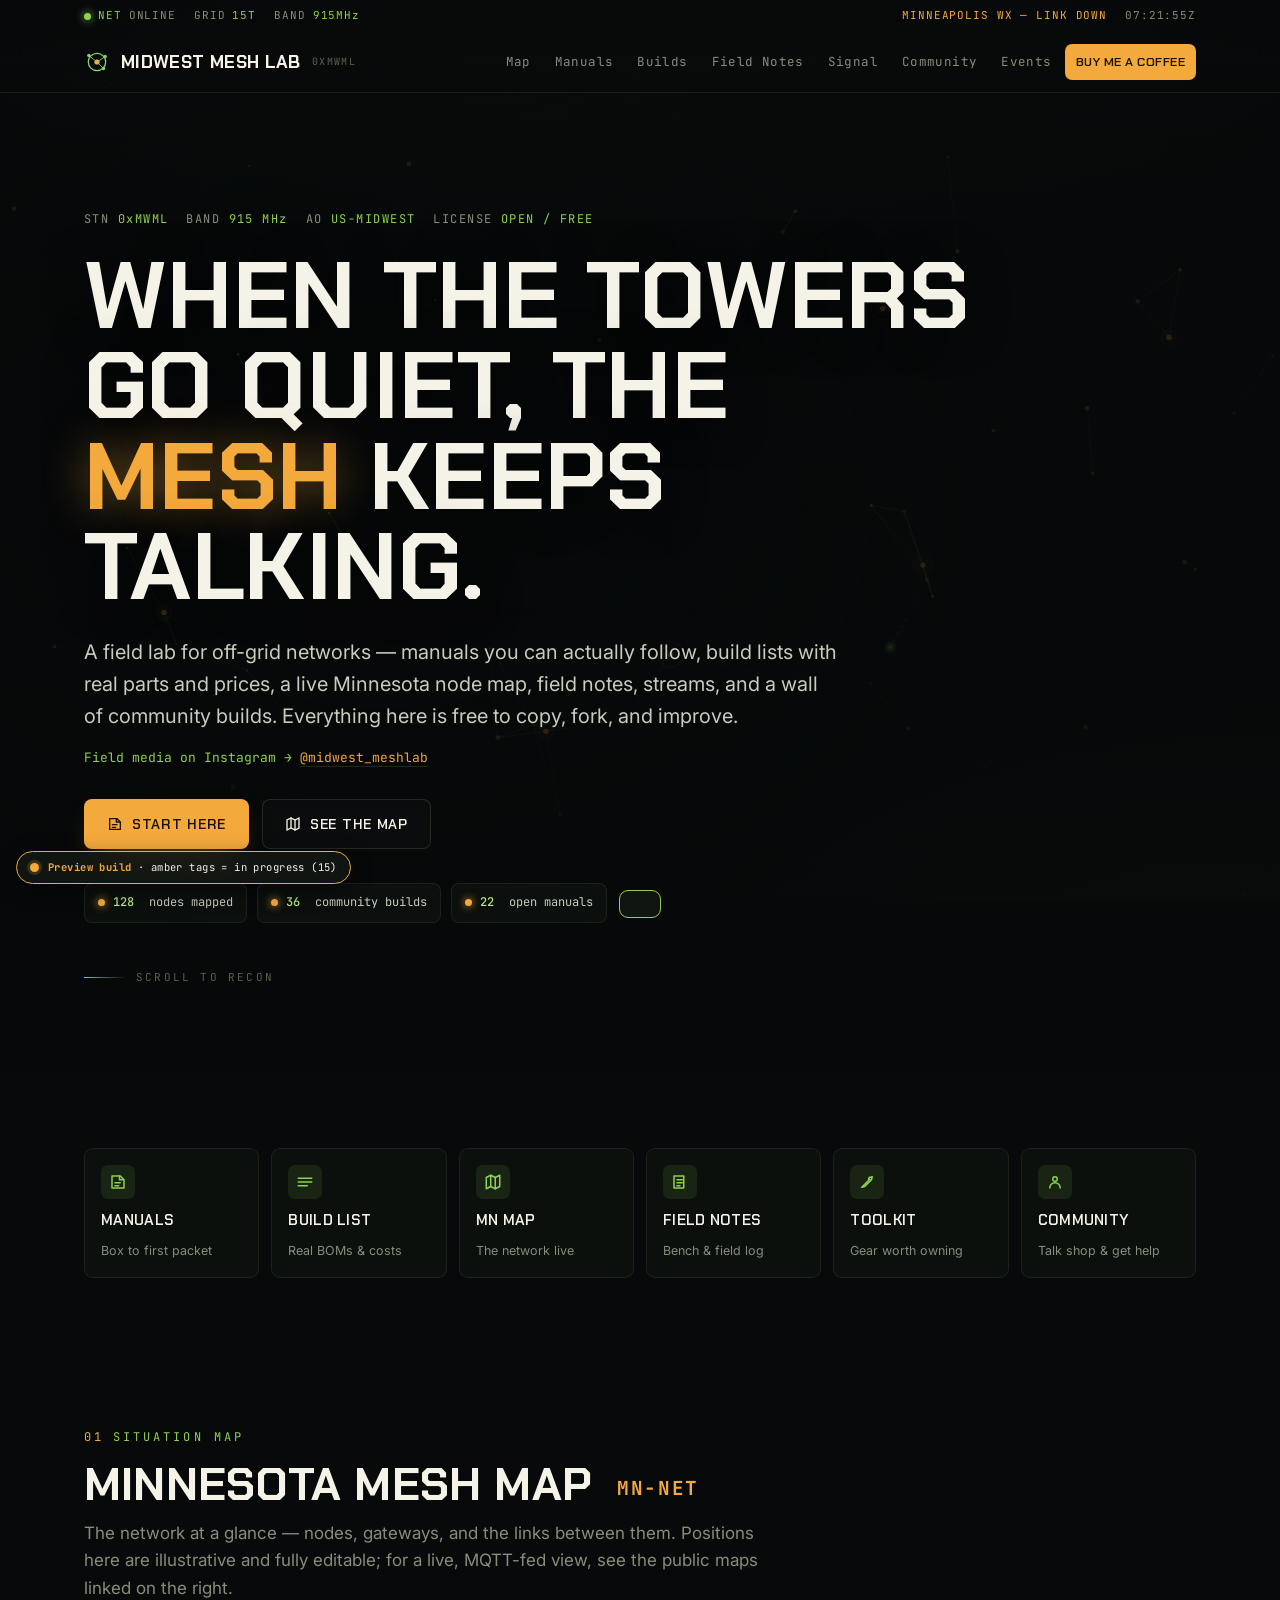
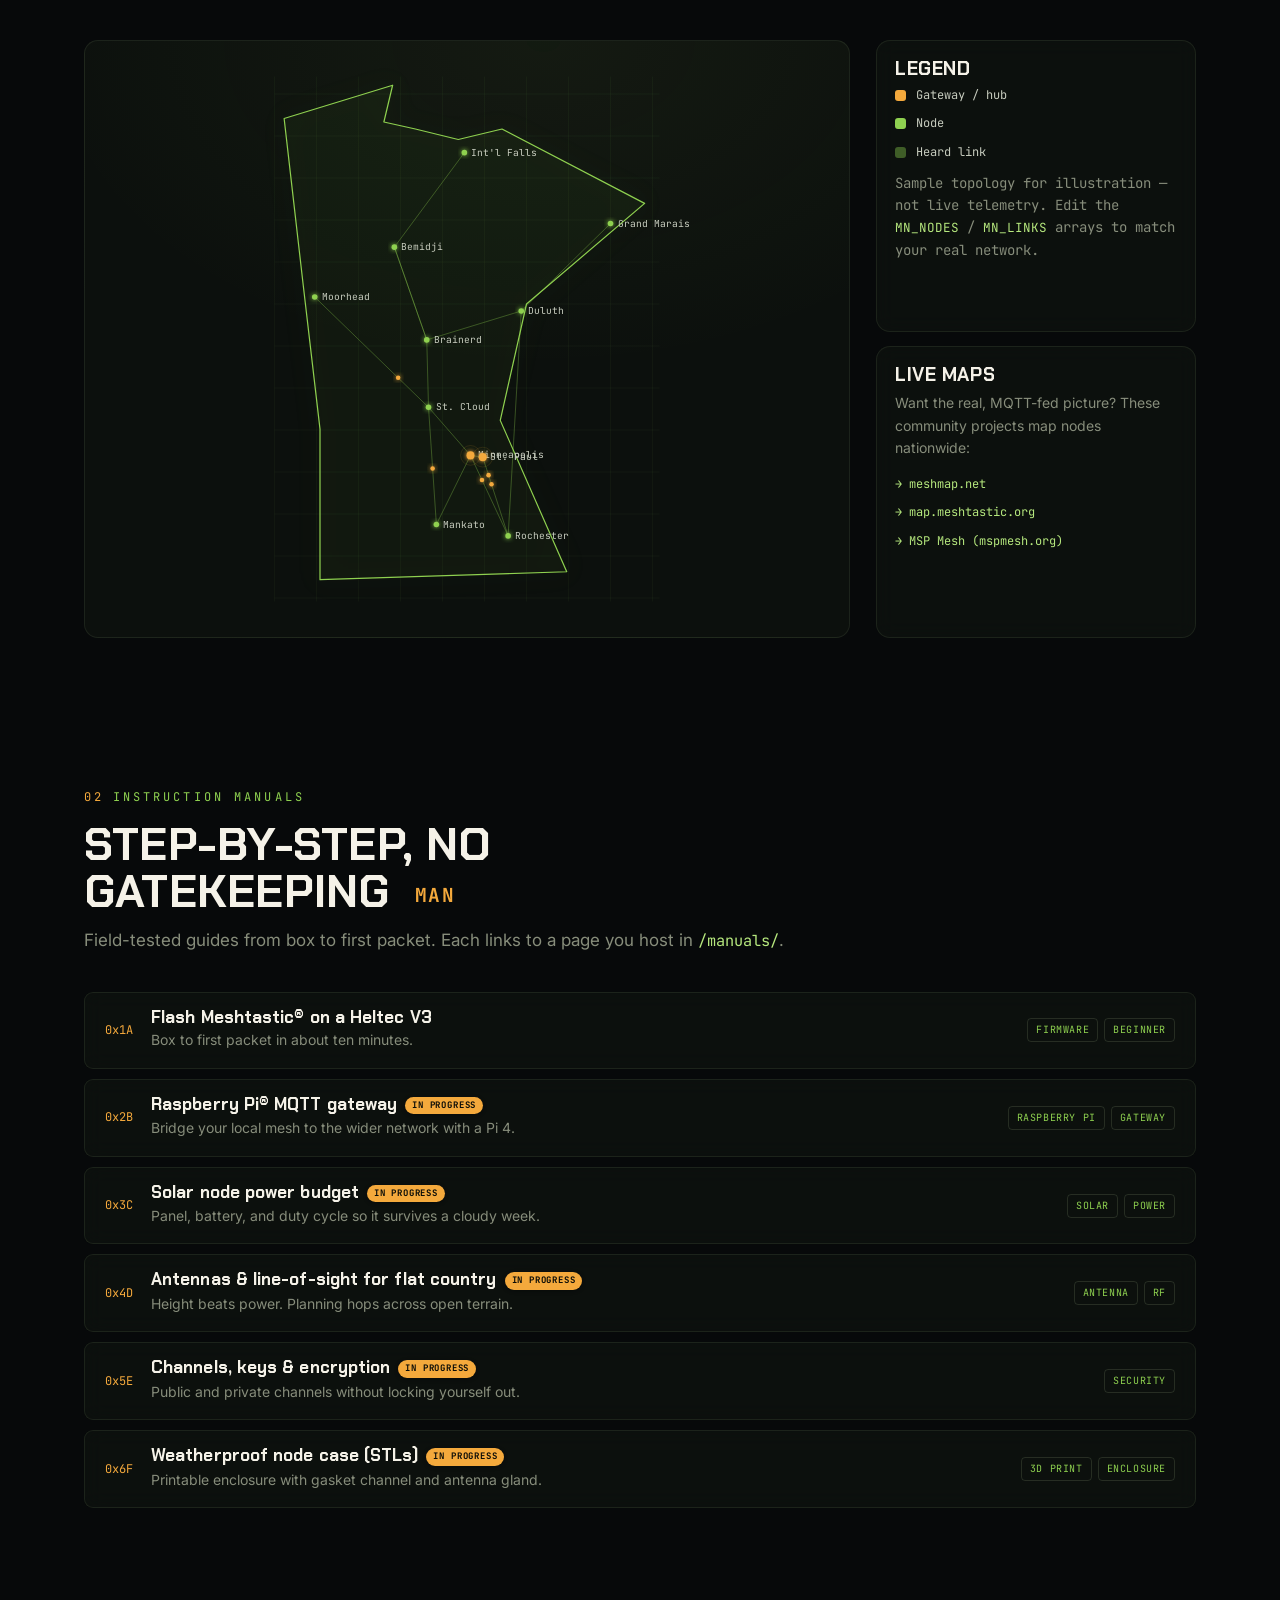
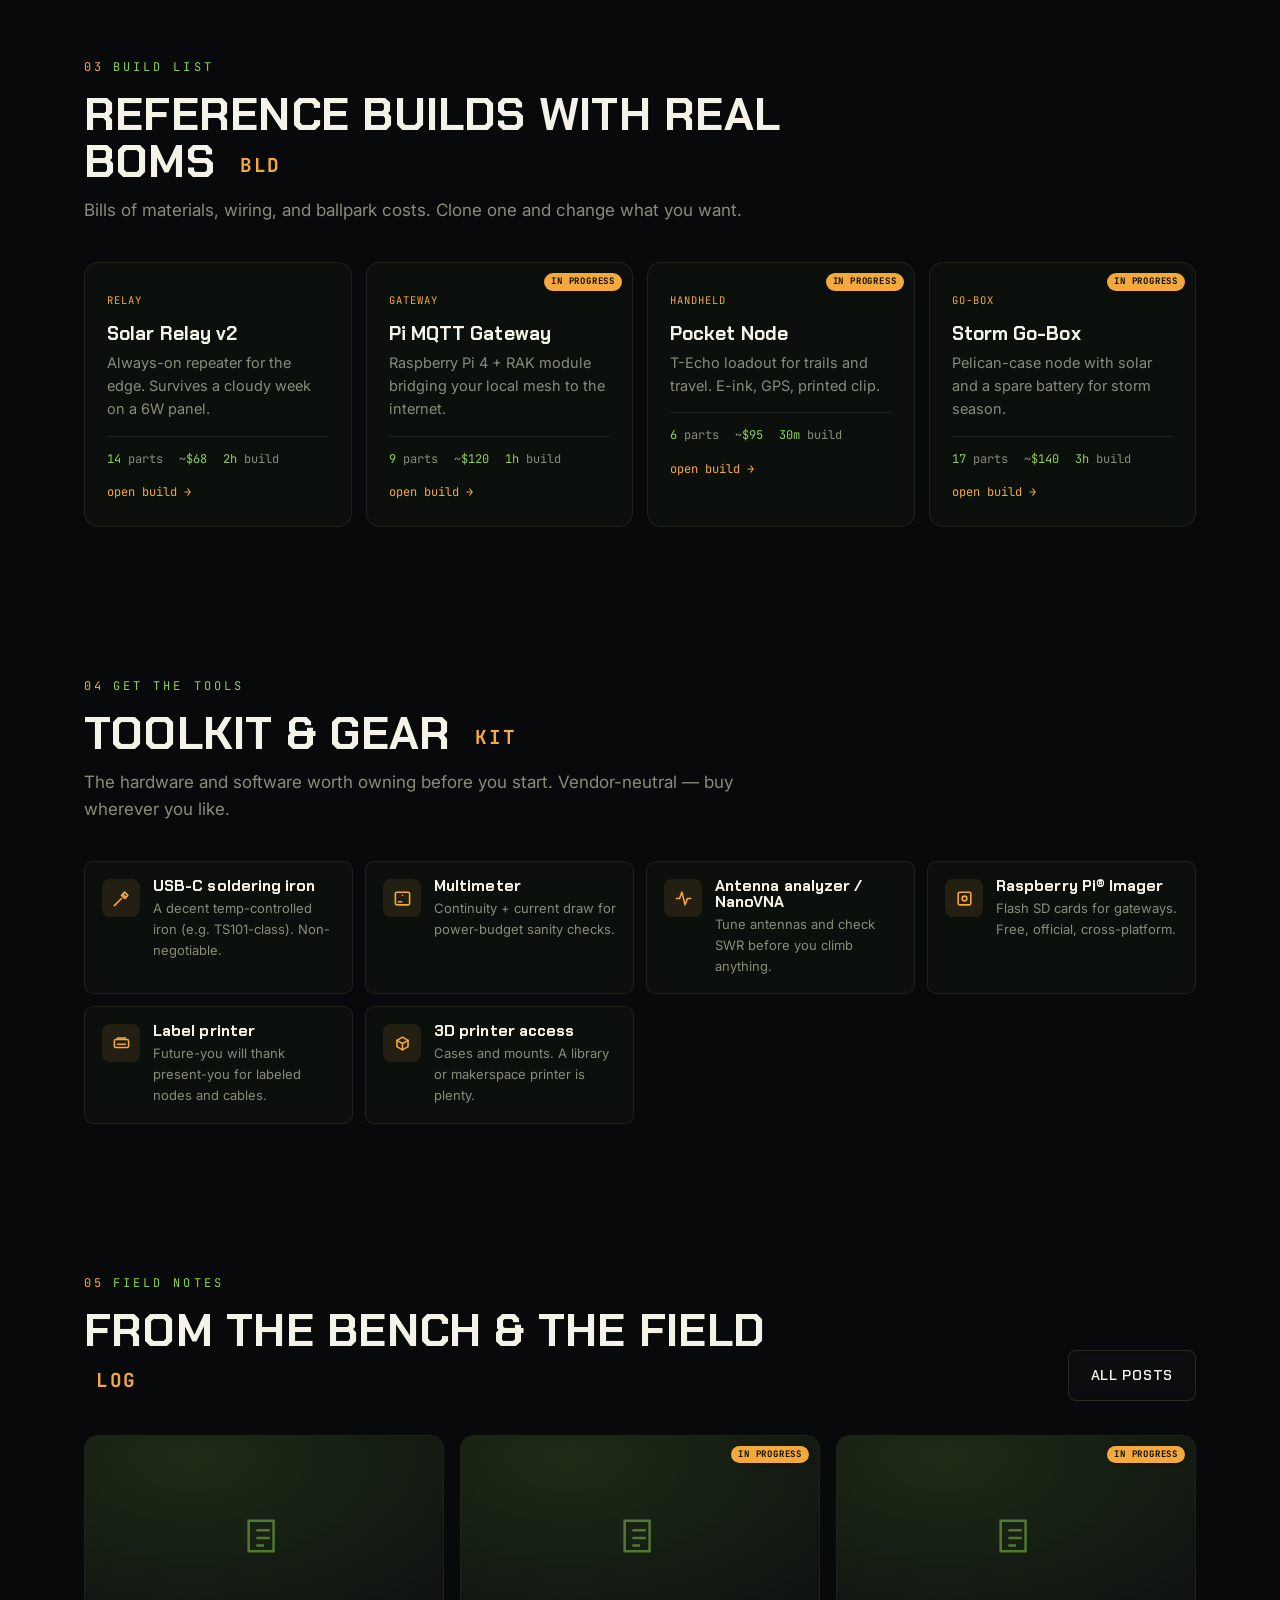
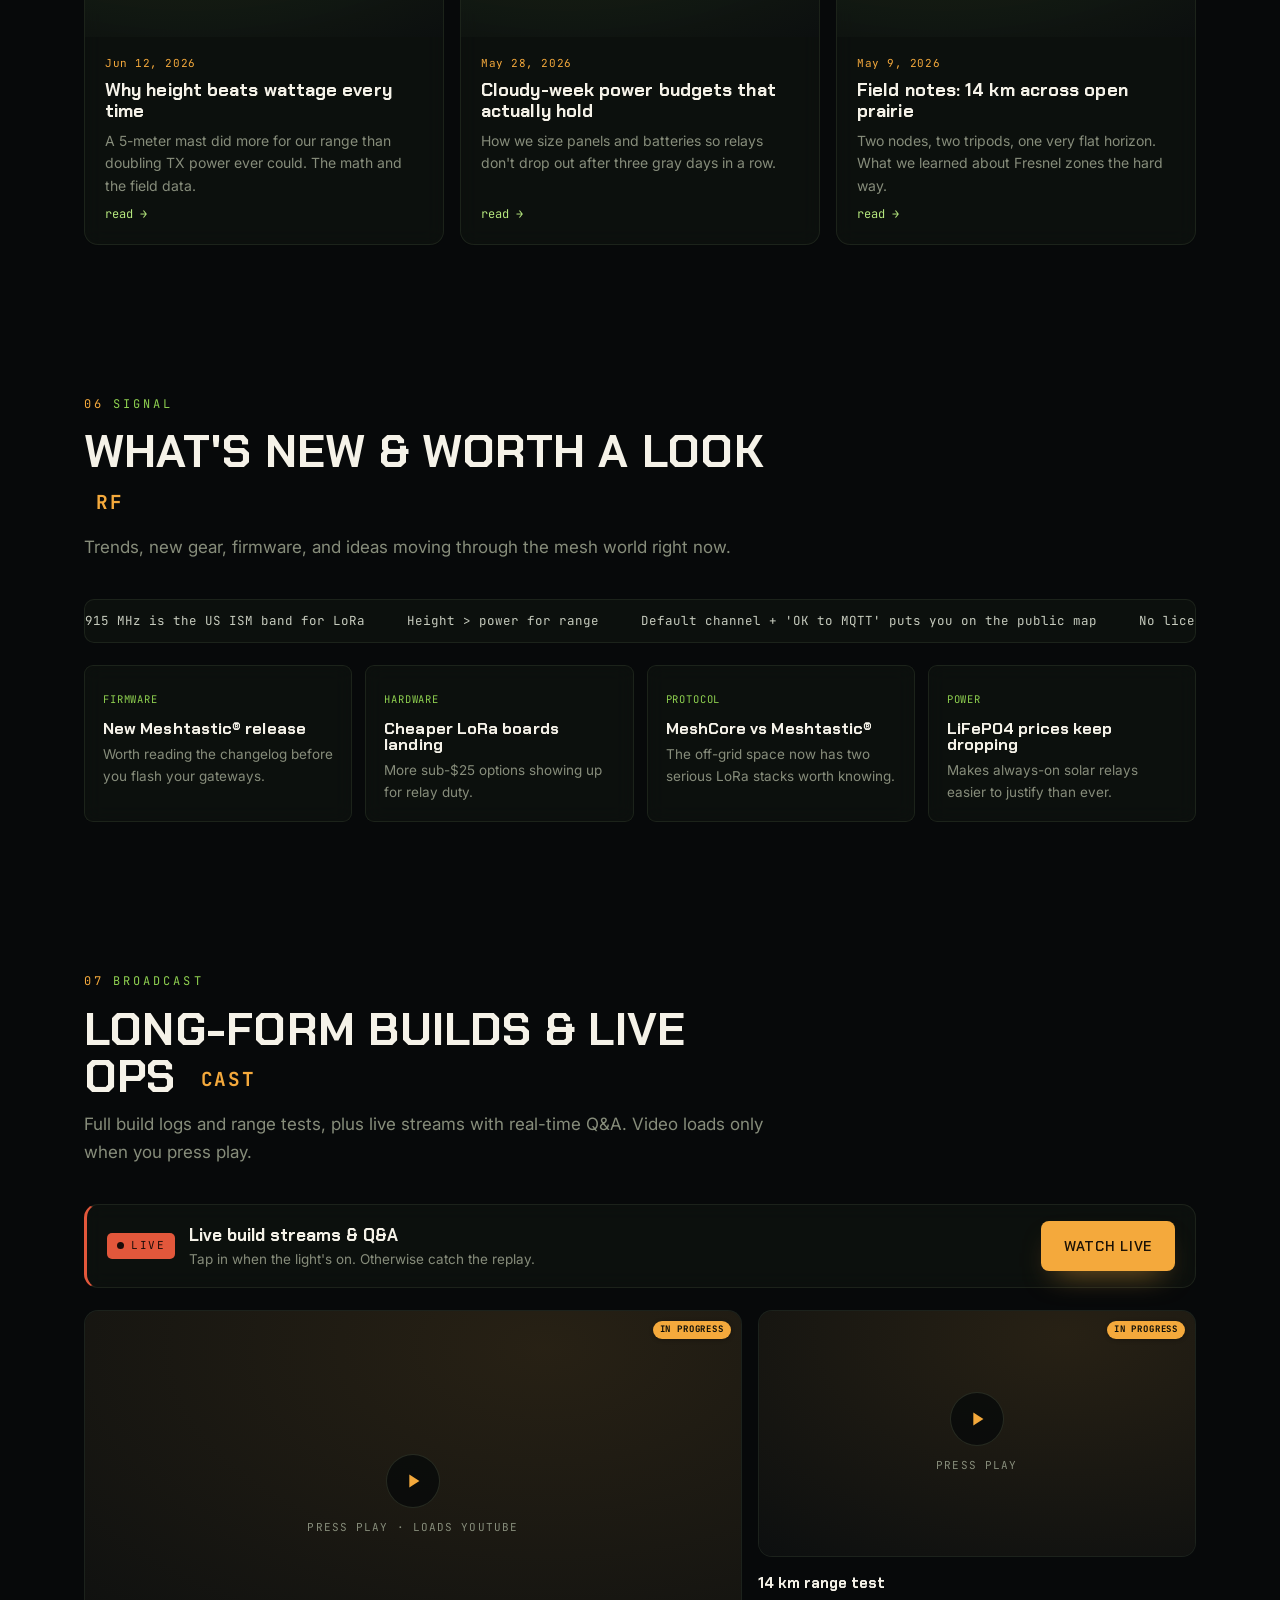
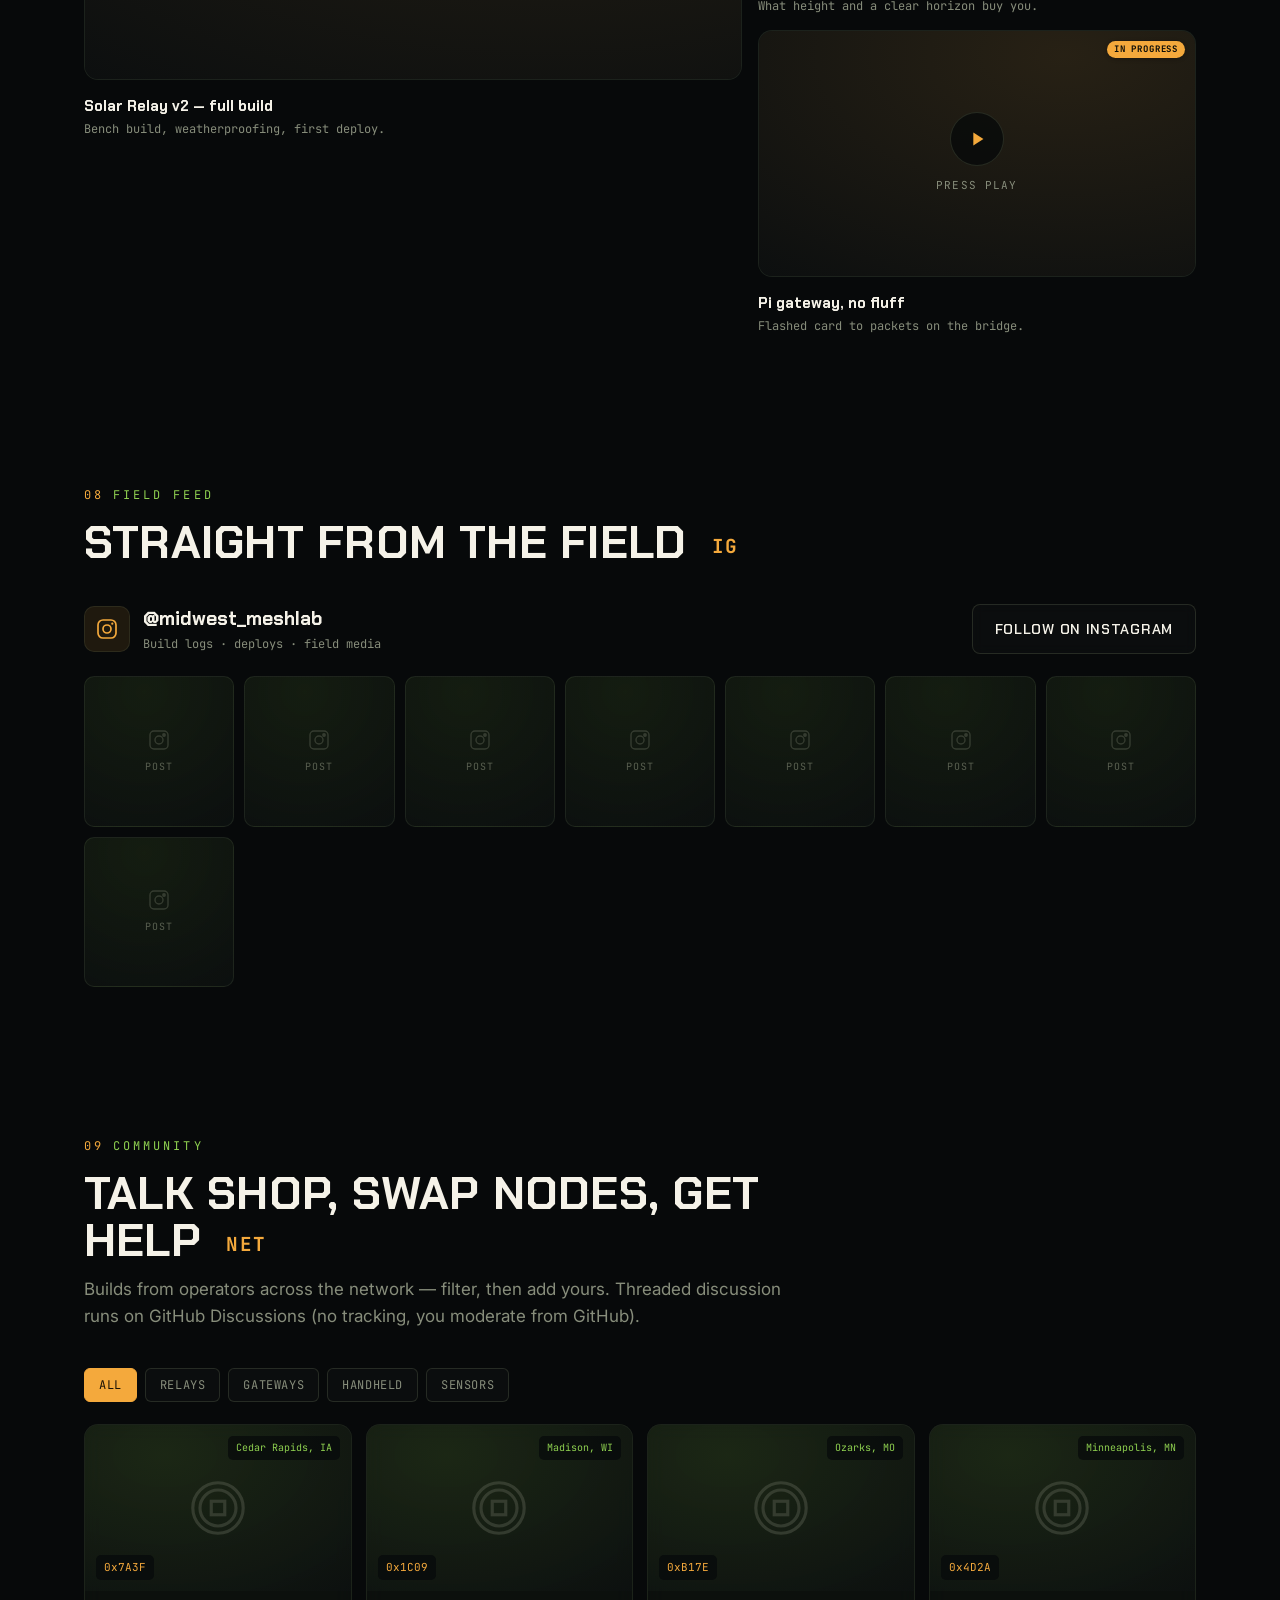
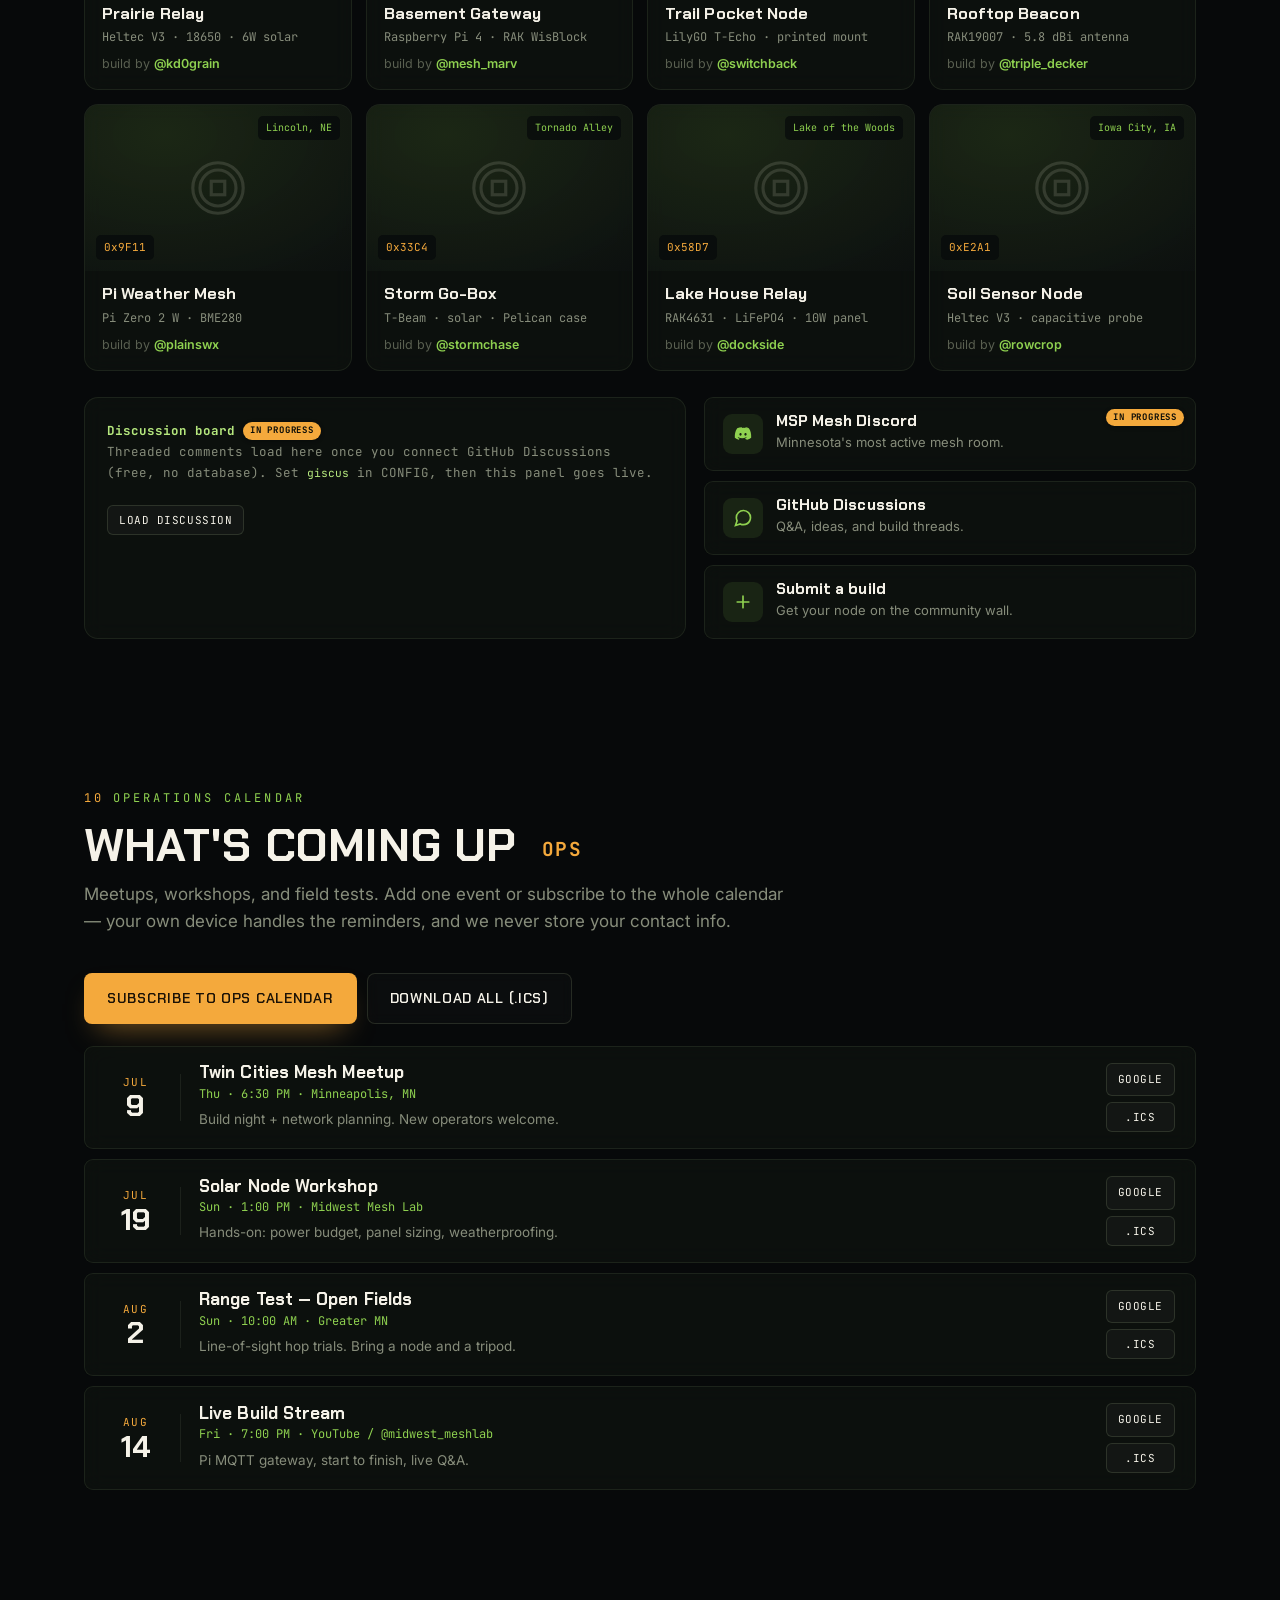
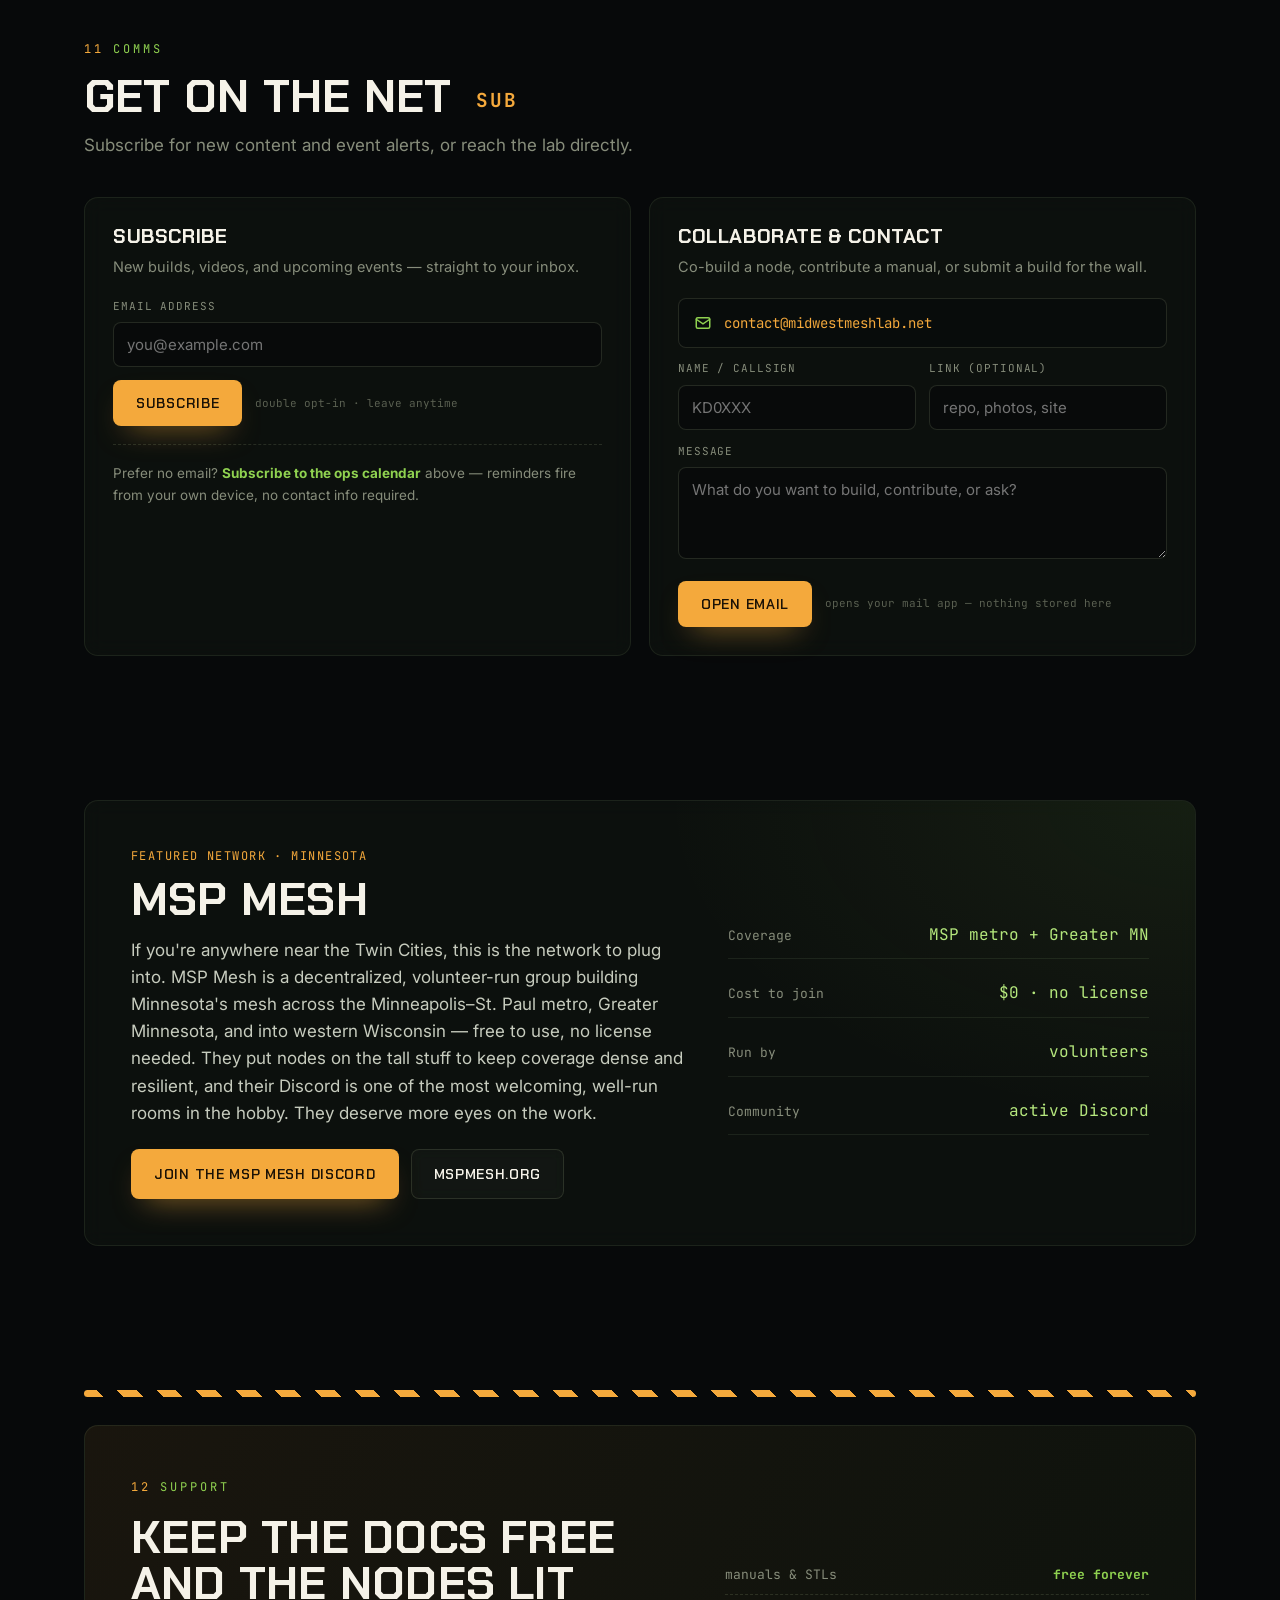
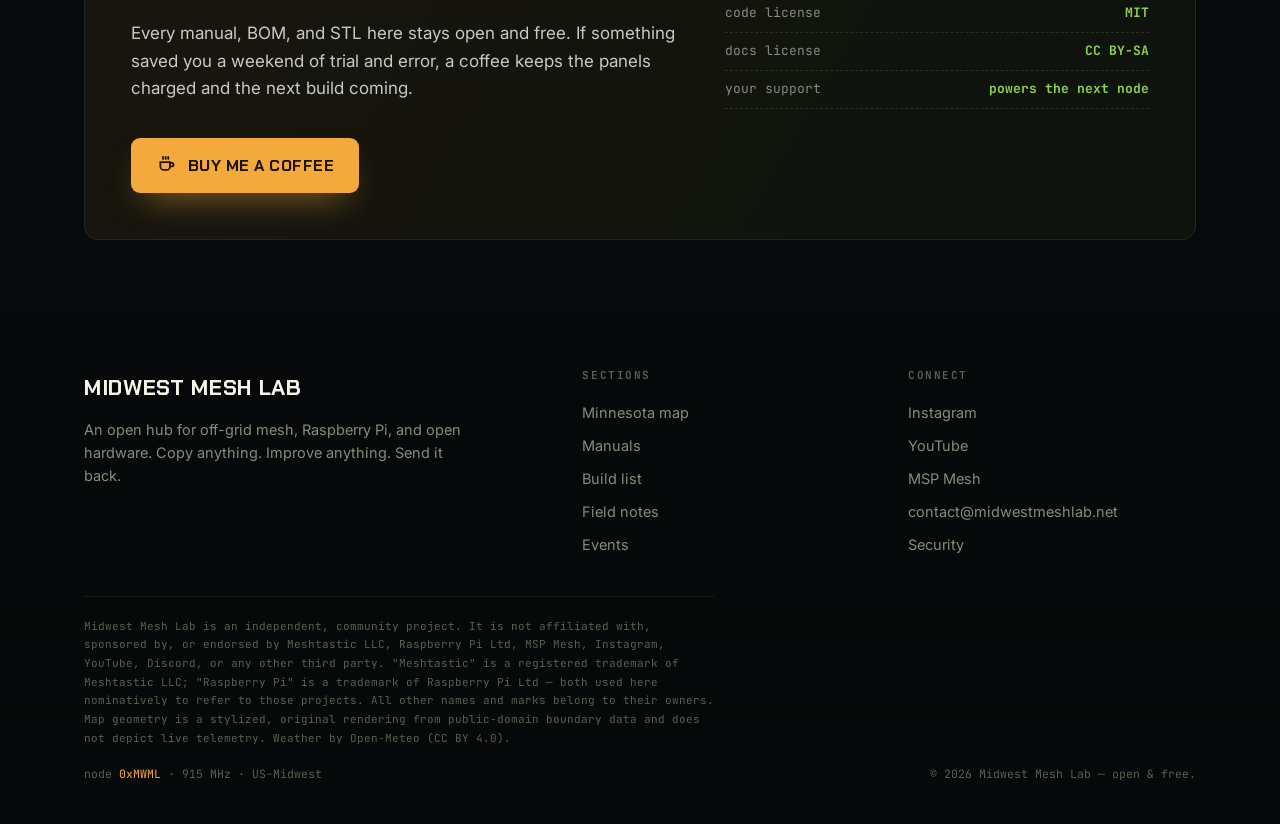
==== commit 222765e1: "Tag in-progress content with a preview-mode badge Adds CONFIG.previewMode (default true): every unfi" ====
--- a/index.html
+++ b/index.html
@@ -373,6 +373,23 @@
 .disc-placeholder{font-family:var(--mono);font-size:12.5px;color:var(--muted);line-height:1.7}
 .disc-placeholder b{color:var(--green-hi)}
 
+/* --- preview build: in-progress markers (gated by CONFIG.previewMode) --- */
+.row,.card,.post,.disc-link{position:relative}
+.wip{display:inline-block;vertical-align:middle;margin-left:8px;font-family:var(--mono);font-size:9px;
+  letter-spacing:.09em;text-transform:uppercase;font-weight:700;color:#0a0c08;background:var(--amber);
+  padding:2px 7px;border-radius:999px;line-height:1.5;white-space:nowrap;
+  box-shadow:0 1px 4px rgba(0,0,0,.3)}
+.wip-abs{position:absolute;top:10px;right:10px;z-index:4;margin:0}
+.disc-link .wip-abs{top:11px;right:11px}
+.wip-legend{position:fixed;left:16px;bottom:16px;z-index:60;display:flex;align-items:center;gap:9px;
+  font-family:var(--mono);font-size:10.5px;letter-spacing:.04em;color:var(--ink);
+  background:var(--glass-2);border:1px solid var(--amber);border-radius:999px;padding:7px 13px;
+  box-shadow:0 6px 22px rgba(0,0,0,.4);backdrop-filter:blur(8px)}
+.wip-legend .dot{width:9px;height:9px;border-radius:50%;background:var(--amber);flex:none;
+  box-shadow:0 0 0 3px rgba(214,158,46,.2)}
+.wip-legend b{color:var(--amber);font-weight:700}
+@media (max-width:620px){.wip-legend{font-size:9.5px;padding:6px 10px}}
+
 /* MSP + support */
 .feature{display:grid;grid-template-columns:1.15fr .85fr;gap:28px;align-items:center;padding:clamp(26px,4.5vw,46px);border-radius:var(--r);position:relative;overflow:hidden}
 .feature::before{content:"";position:absolute;inset:0;background:radial-gradient(80% 120% at 100% 0%, rgba(143,209,80,.08), transparent 60%);pointer-events:none}
@@ -855,6 +872,9 @@
       are the only things you normally touch.)
    ===================================================================== */
 const CONFIG = {
+  // Preview build: show amber "IN PROGRESS" tags on every stub/unfinished item.
+  // Flip to false for launch and all the tags + legend disappear (nothing else changes).
+  previewMode:true,
   site:"midwestmeshlab.net",
   email:"contact@midwestmeshlab.net",
   instagram:"https://instagram.com/midwest_meshlab",
@@ -886,18 +906,18 @@
 
 const MANUALS = [
   { hx:"0x1A", title:"Flash Meshtastic® on a Heltec V3", desc:"Box to first packet in about ten minutes.", url:"/manuals/flash-heltec-v3.html", tags:["Firmware","Beginner"] },
-  { hx:"0x2B", title:"Raspberry Pi® MQTT gateway", desc:"Bridge your local mesh to the wider network with a Pi 4.", url:"/manuals/pi-mqtt-gateway.html", tags:["Raspberry Pi","Gateway"] },
-  { hx:"0x3C", title:"Solar node power budget", desc:"Panel, battery, and duty cycle so it survives a cloudy week.", url:"/manuals/solar-power-budget.html", tags:["Solar","Power"] },
-  { hx:"0x4D", title:"Antennas & line-of-sight for flat country", desc:"Height beats power. Planning hops across open terrain.", url:"/manuals/antenna-los.html", tags:["Antenna","RF"] },
-  { hx:"0x5E", title:"Channels, keys & encryption", desc:"Public and private channels without locking yourself out.", url:"/manuals/channels-encryption.html", tags:["Security"] },
-  { hx:"0x6F", title:"Weatherproof node case (STLs)", desc:"Printable enclosure with gasket channel and antenna gland.", url:"/manuals/weatherproof-case.html", tags:["3D Print","Enclosure"] }
+  { hx:"0x2B", title:"Raspberry Pi® MQTT gateway", desc:"Bridge your local mesh to the wider network with a Pi 4.", url:"/manuals/pi-mqtt-gateway.html", tags:["Raspberry Pi","Gateway"], wip:true },
+  { hx:"0x3C", title:"Solar node power budget", desc:"Panel, battery, and duty cycle so it survives a cloudy week.", url:"/manuals/solar-power-budget.html", tags:["Solar","Power"], wip:true },
+  { hx:"0x4D", title:"Antennas & line-of-sight for flat country", desc:"Height beats power. Planning hops across open terrain.", url:"/manuals/antenna-los.html", tags:["Antenna","RF"], wip:true },
+  { hx:"0x5E", title:"Channels, keys & encryption", desc:"Public and private channels without locking yourself out.", url:"/manuals/channels-encryption.html", tags:["Security"], wip:true },
+  { hx:"0x6F", title:"Weatherproof node case (STLs)", desc:"Printable enclosure with gasket channel and antenna gland.", url:"/manuals/weatherproof-case.html", tags:["3D Print","Enclosure"], wip:true }
 ];
 
 const BUILDS_REF = [
   { ct:"Relay", title:"Solar Relay v2", desc:"Always-on repeater for the edge. Survives a cloudy week on a 6W panel.", url:"/builds/solar-relay-v2.html", parts:14, cost:"$68", time:"2h" },
-  { ct:"Gateway", title:"Pi MQTT Gateway", desc:"Raspberry Pi 4 + RAK module bridging your local mesh to the internet.", url:"/builds/pi-mqtt-gateway.html", parts:9, cost:"$120", time:"1h" },
-  { ct:"Handheld", title:"Pocket Node", desc:"T-Echo loadout for trails and travel. E-ink, GPS, printed clip.", url:"/builds/pocket-node.html", parts:6, cost:"$95", time:"30m" },
-  { ct:"Go-box", title:"Storm Go-Box", desc:"Pelican-case node with solar and a spare battery for storm season.", url:"/builds/storm-go-box.html", parts:17, cost:"$140", time:"3h" }
+  { ct:"Gateway", title:"Pi MQTT Gateway", desc:"Raspberry Pi 4 + RAK module bridging your local mesh to the internet.", url:"/builds/pi-mqtt-gateway.html", parts:9, cost:"$120", time:"1h", wip:true },
+  { ct:"Handheld", title:"Pocket Node", desc:"T-Echo loadout for trails and travel. E-ink, GPS, printed clip.", url:"/builds/pocket-node.html", parts:6, cost:"$95", time:"30m", wip:true },
+  { ct:"Go-box", title:"Storm Go-Box", desc:"Pelican-case node with solar and a spare battery for storm season.", url:"/builds/storm-go-box.html", parts:17, cost:"$140", time:"3h", wip:true }
 ];
 
 const TOOLS = [
@@ -911,8 +931,8 @@
 
 const POSTS = [
   { date:"2026-06-12", title:"Why height beats wattage every time", excerpt:"A 5-meter mast did more for our range than doubling TX power ever could. The math and the field data.", url:"/notes/height-beats-wattage.html" },
-  { date:"2026-05-28", title:"Cloudy-week power budgets that actually hold", excerpt:"How we size panels and batteries so relays don't drop out after three gray days in a row.", url:"/notes/cloudy-week-power.html" },
-  { date:"2026-05-09", title:"Field notes: 14 km across open prairie", excerpt:"Two nodes, two tripods, one very flat horizon. What we learned about Fresnel zones the hard way.", url:"/notes/prairie-range-test.html" }
+  { date:"2026-05-28", title:"Cloudy-week power budgets that actually hold", excerpt:"How we size panels and batteries so relays don't drop out after three gray days in a row.", url:"/notes/cloudy-week-power.html", wip:true },
+  { date:"2026-05-09", title:"Field notes: 14 km across open prairie", excerpt:"Two nodes, two tripods, one very flat horizon. What we learned about Fresnel zones the hard way.", url:"/notes/prairie-range-test.html", wip:true }
 ];
 
 const SIGNAL = [
@@ -975,6 +995,11 @@
 const esc=s=>String(s).replace(/[&<>"]/g,m=>({'&':'&amp;','<':'&lt;','>':'&gt;','"':'&quot;'}[m]));
 const setHref=(sel,h)=>{const e=$(sel);if(e)e.href=h;};
 const C=CONFIG;
+
+/* preview build: "IN PROGRESS" tag helpers (all no-ops when previewMode is false) */
+const PREVIEW=!!C.previewMode;
+const wipTag=on=>PREVIEW&&on?'<span class="wip">In progress</span>':'';
+const wipAbs=on=>PREVIEW&&on?'<span class="wip wip-abs">In progress</span>':'';
 
 setHref('#lnk-ig',C.instagram); setHref('#lnk-ig2',C.instagram); setHref('#lnk-ig3',C.instagram);
 setHref('#lnk-yt',C.youtube); setHref('#lnk-live',C.youtubeLive); setHref('#lnk-coffee',C.buyMeACoffee);
@@ -1016,11 +1041,11 @@
 
 (function(){const g=$('#manuals-list');if(g)g.innerHTML=MANUALS.map(m=>`
   <a class="row glass" href="${esc(m.url)}"><span class="hx">${esc(m.hx)}</span>
-    <div class="main"><h3>${esc(m.title)}</h3><p>${esc(m.desc)}</p></div>
+    <div class="main"><h3>${esc(m.title)}${wipTag(m.wip)}</h3><p>${esc(m.desc)}</p></div>
     <div class="tags">${m.tags.map(t=>`<span class="tag">${esc(t)}</span>`).join('')}</div></a>`).join('');})();
 
 (function(){const g=$('#builds-cards');if(g)g.innerHTML=BUILDS_REF.map(b=>`
-  <a class="card glass" href="${esc(b.url)}"><span class="ct">${esc(b.ct)}</span><h3>${esc(b.title)}</h3><p>${esc(b.desc)}</p>
+  <a class="card glass" href="${esc(b.url)}">${wipAbs(b.wip)}<span class="ct">${esc(b.ct)}</span><h3>${esc(b.title)}</h3><p>${esc(b.desc)}</p>
     <div class="meta"><span><b>${b.parts}</b> parts</span><span>~<b>${esc(b.cost)}</b></span><span><b>${esc(b.time)}</b> build</span></div>
     <span class="go">open build →</span></a>`).join('');})();
 
@@ -1028,7 +1053,7 @@
   <div class="tool glass"><span class="ti">${stackIc(t.ic)}</span><div><h3>${esc(t.title)}</h3><p>${esc(t.desc)}</p></div></div>`).join('');})();
 
 (function(){const g=$('#posts-grid');if(!g)return;const f=d=>new Date(d).toLocaleDateString('en-US',{month:'short',day:'numeric',year:'numeric'});
-  g.innerHTML=POSTS.map(p=>`<a class="post glass" href="${esc(p.url)}">
+  g.innerHTML=POSTS.map(p=>`<a class="post glass" href="${esc(p.url)}">${wipAbs(p.wip)}
     <div class="ph"><svg viewBox="0 0 24 24" fill="none" stroke="#8FD150" stroke-width="1.3"><path d="M4 4h13v16H4z"/><path d="M8 9h7M8 13h7M8 17h4"/></svg></div>
     <div class="pin"><span class="dt">${f(p.date)}</span><h3>${esc(p.title)}</h3><p>${esc(p.excerpt)}</p><span class="more">read →</span></div></a>`).join('');})();
 
@@ -1054,6 +1079,8 @@
 
 /* lazy YouTube */
 $$('.embed[data-video-id]').forEach(box=>{const ph=box.querySelector('.ph');if(!ph)return;
+  const vid=box.dataset.videoId;
+  if(PREVIEW&&(!vid||vid==='SET_VIDEO_ID'))box.insertAdjacentHTML('beforeend',wipAbs(true));
   ph.addEventListener('click',()=>{const id=box.dataset.videoId;
     if(!id||id==='SET_VIDEO_ID'){window.open(C.youtube,'_blank','noopener');return;}
     const f=document.createElement('iframe');
@@ -1095,6 +1122,13 @@
   location.href=`mailto:${C.email}?subject=${encodeURIComponent('Lab contact — '+(n||'no callsign'))}&body=${encodeURIComponent(body)}`;
   toast('Opening your mail app…');});
 
+/* preview build: tag integrations that still need CONFIG values */
+if(PREVIEW){
+  const gw=C.giscus;
+  if(!gw.repo||!gw.repoId||!gw.categoryId){const dh=$('#disc-ph');if(dh){const b=dh.querySelector('b');if(b)b.insertAdjacentHTML('afterend',wipTag(true));}}
+  if(C.mspMeshDiscord===C.mspMeshSite){const dl=$('#lnk-discord');if(dl)dl.insertAdjacentHTML('beforeend',wipAbs(true));}
+}
+
 /* community discussion (giscus / GitHub Discussions) — loads on demand only */
 const loadBtn=$('#load-disc');
 if(loadBtn)loadBtn.addEventListener('click',()=>{const g=C.giscus;
@@ -1116,6 +1150,14 @@
 
 /* toast */
 function toast(m){const t=$('#toast');if(!t)return;t.textContent=m;t.classList.add('show');clearTimeout(t._t);t._t=setTimeout(()=>t.classList.remove('show'),3800);}
+
+/* preview build: floating legend that explains the amber tags + counts open items */
+if(PREVIEW){
+  const open=$$('.wip').length;
+  const el=document.createElement('div');el.className='wip-legend';el.setAttribute('role','note');
+  el.innerHTML='<span class="dot"></span><span><b>Preview build</b> · amber tags = in progress'+(open?' ('+open+')':'')+'</span>';
+  document.body.appendChild(el);
+}
 
 /* =====================================================================
    4) MINNESOTA MAP — render nodes/links + animate packets (SVG)
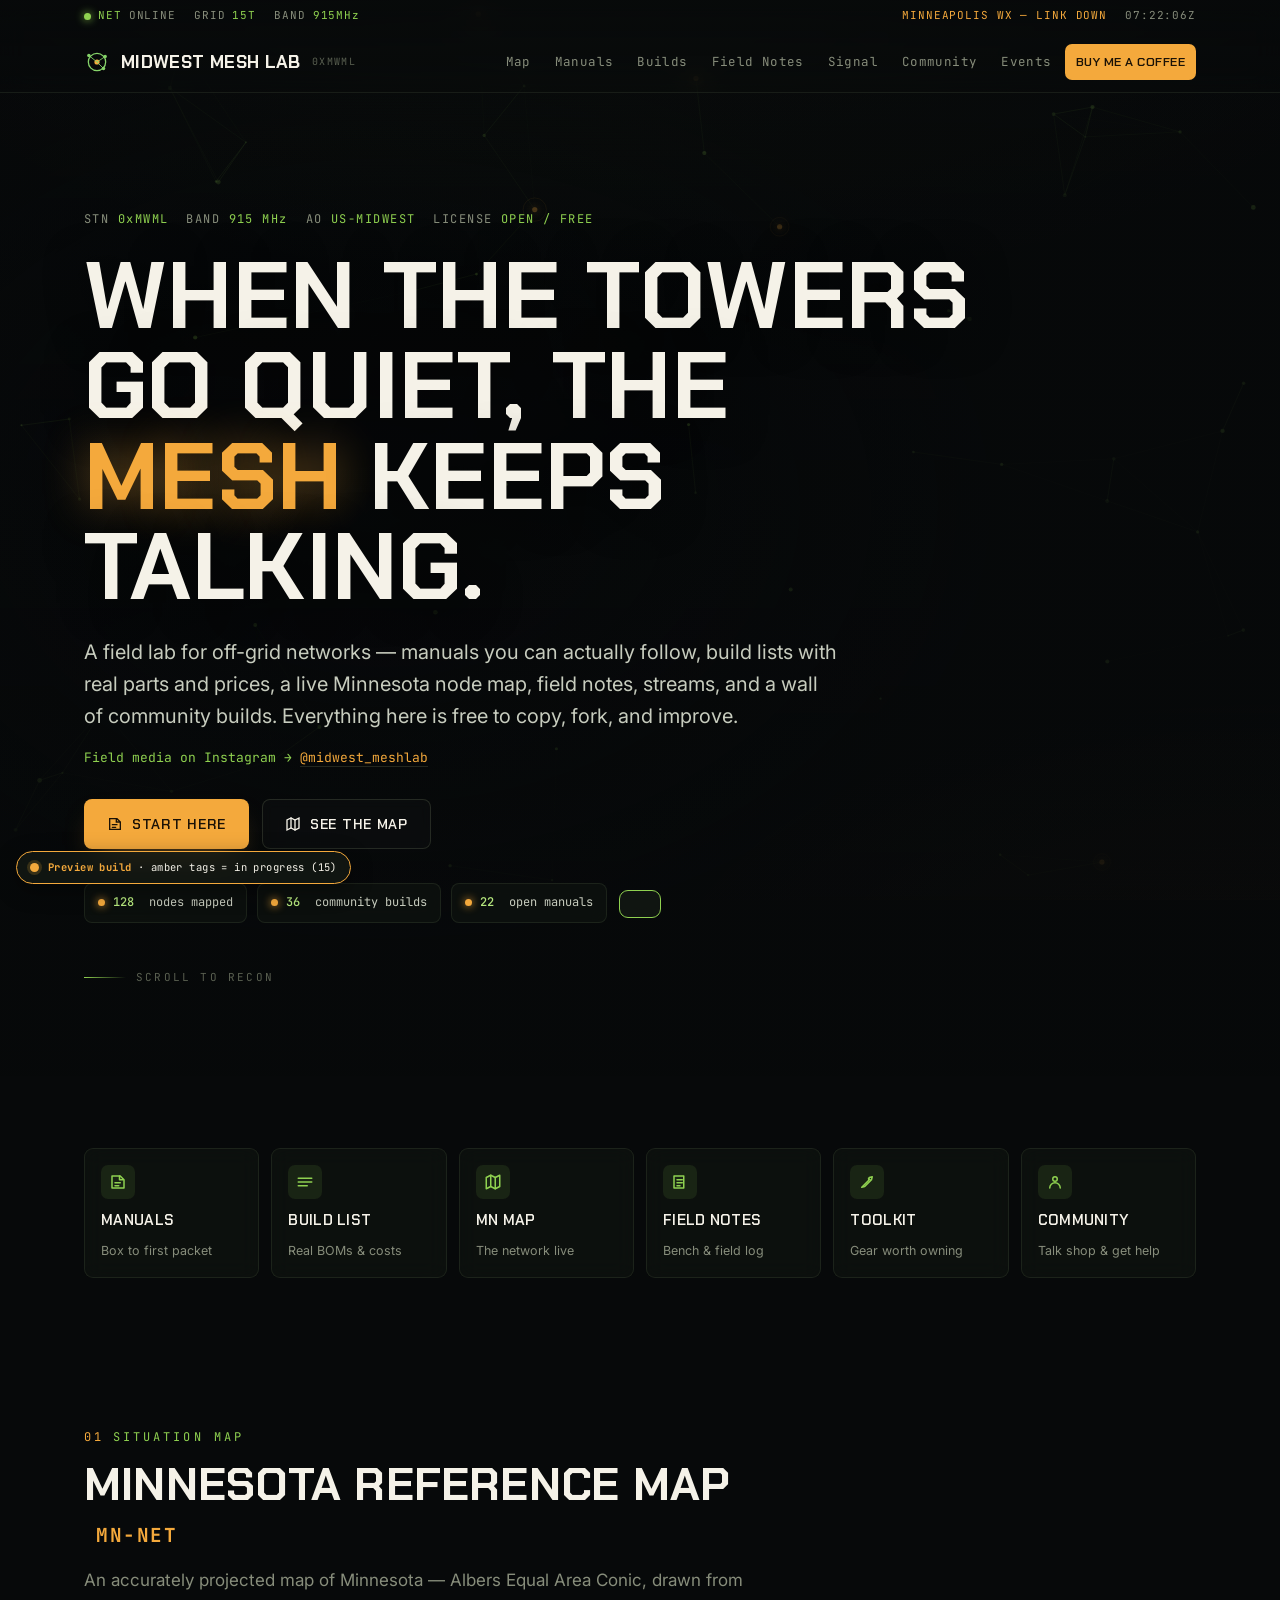
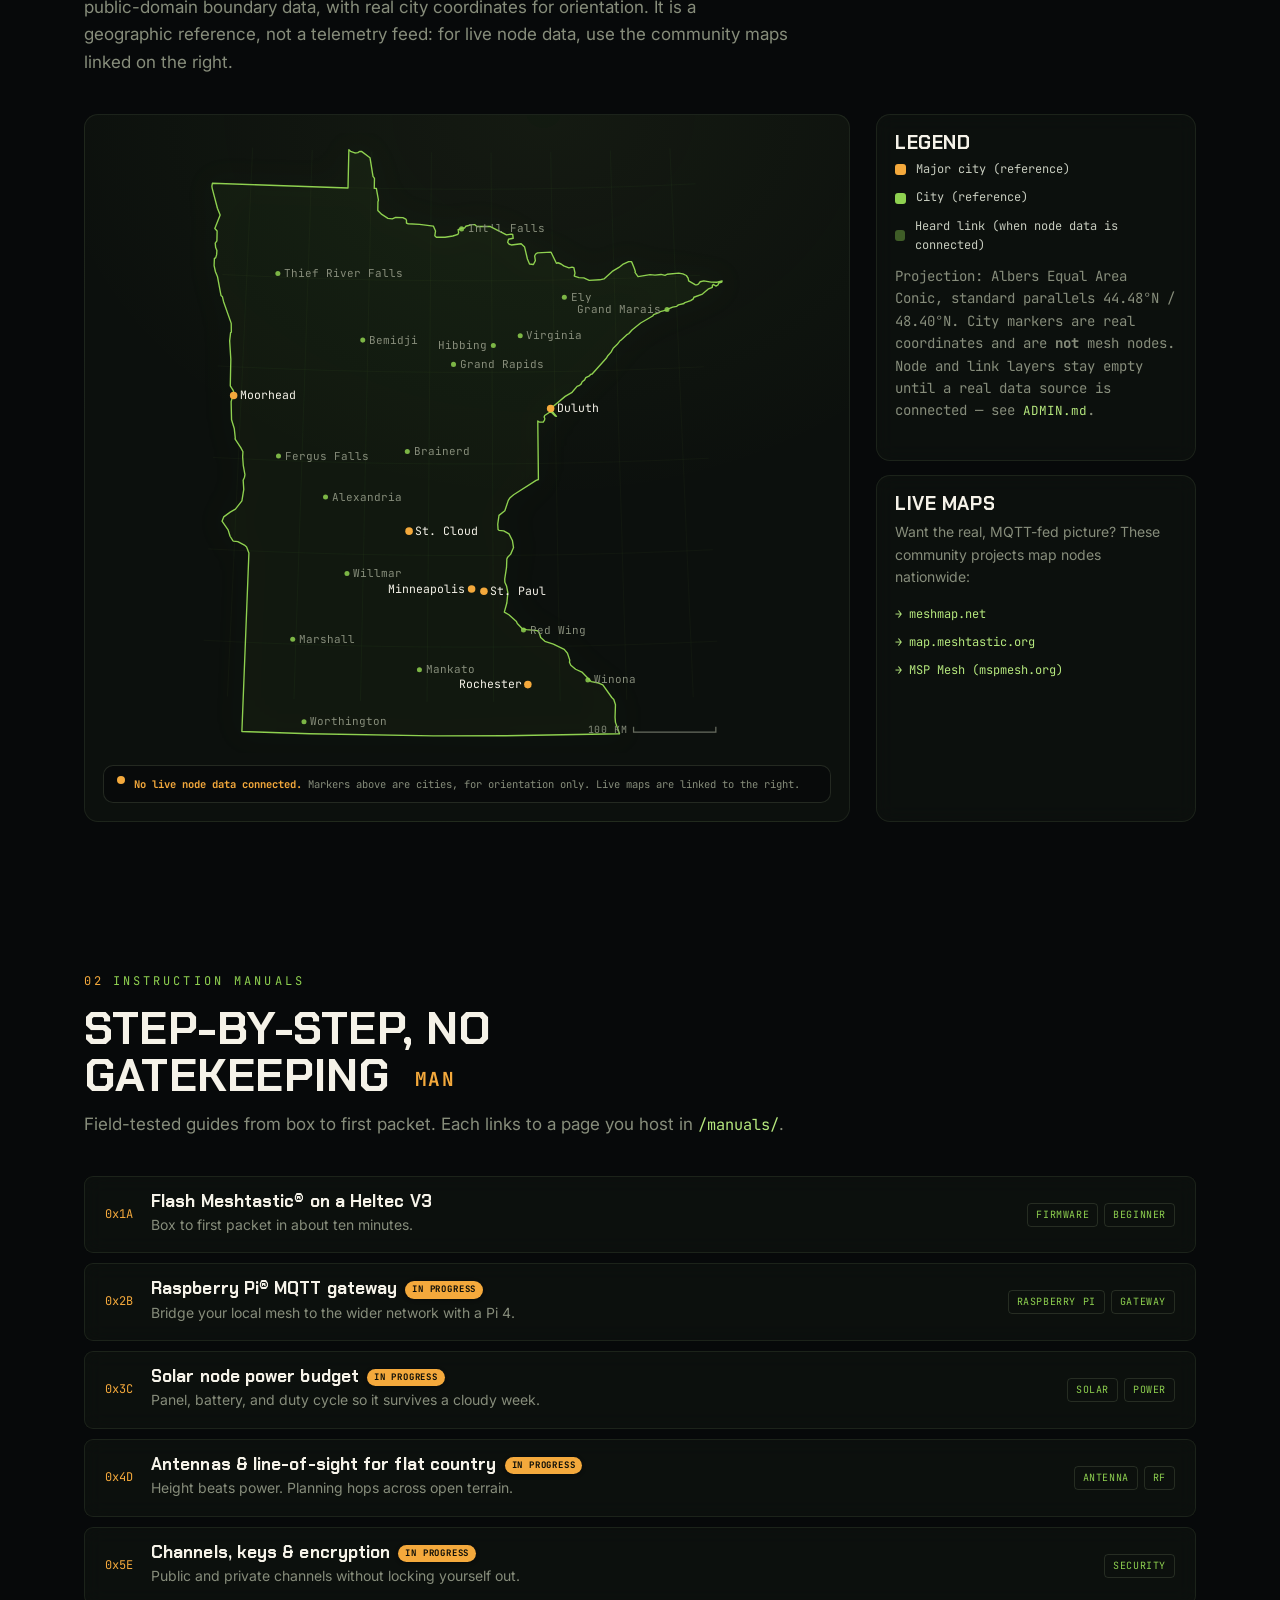
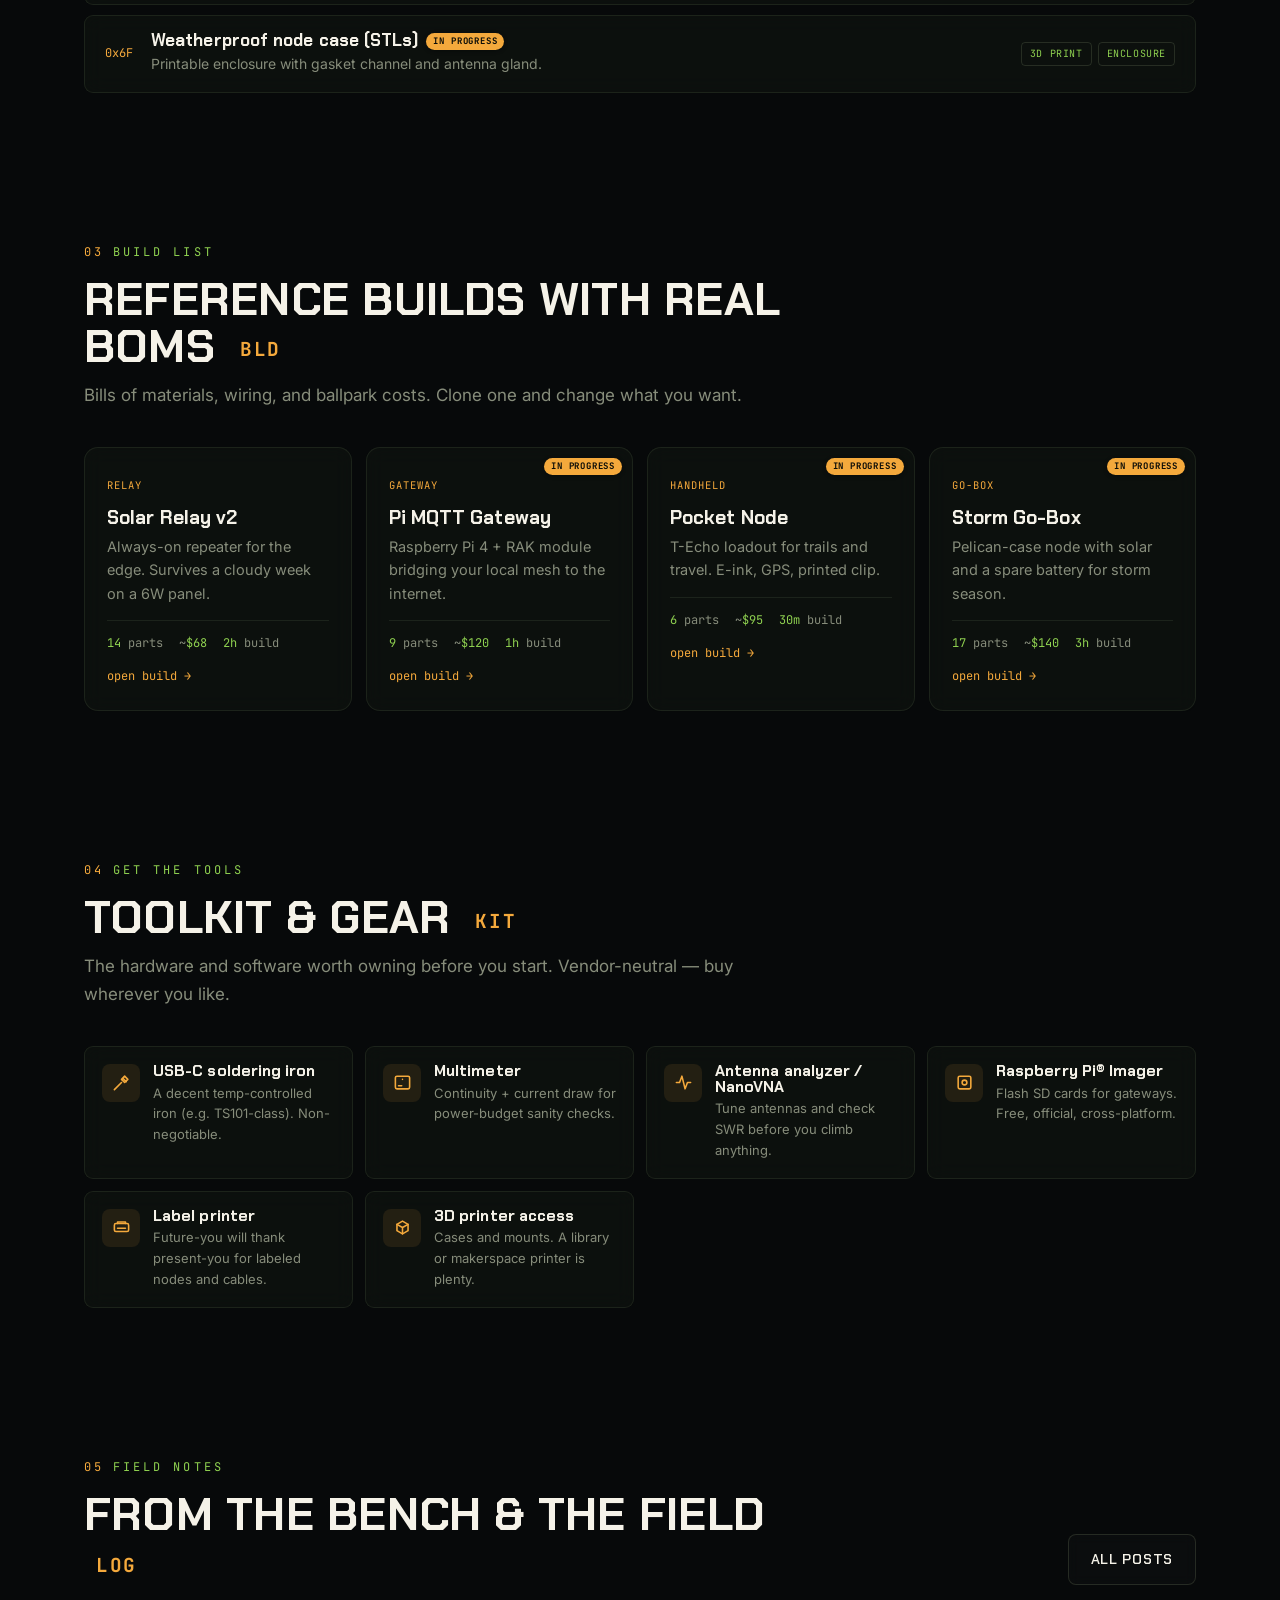
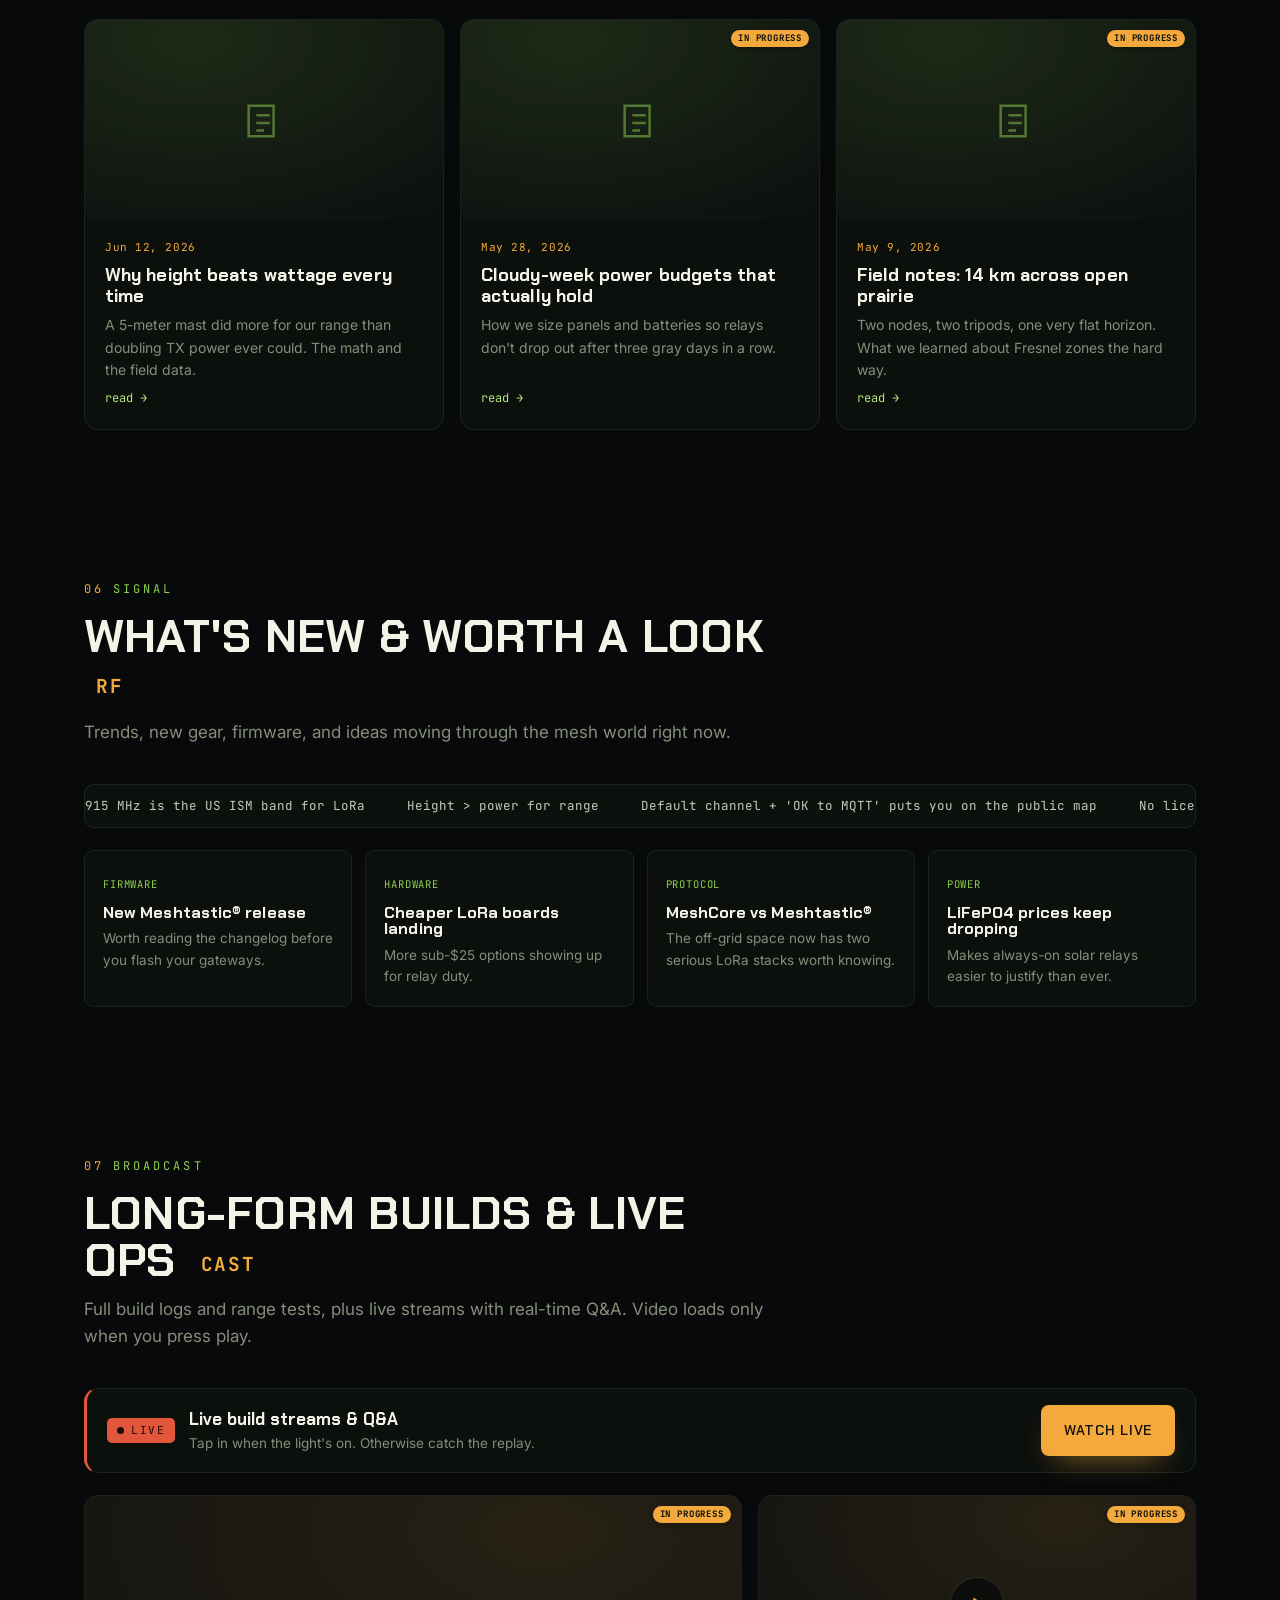
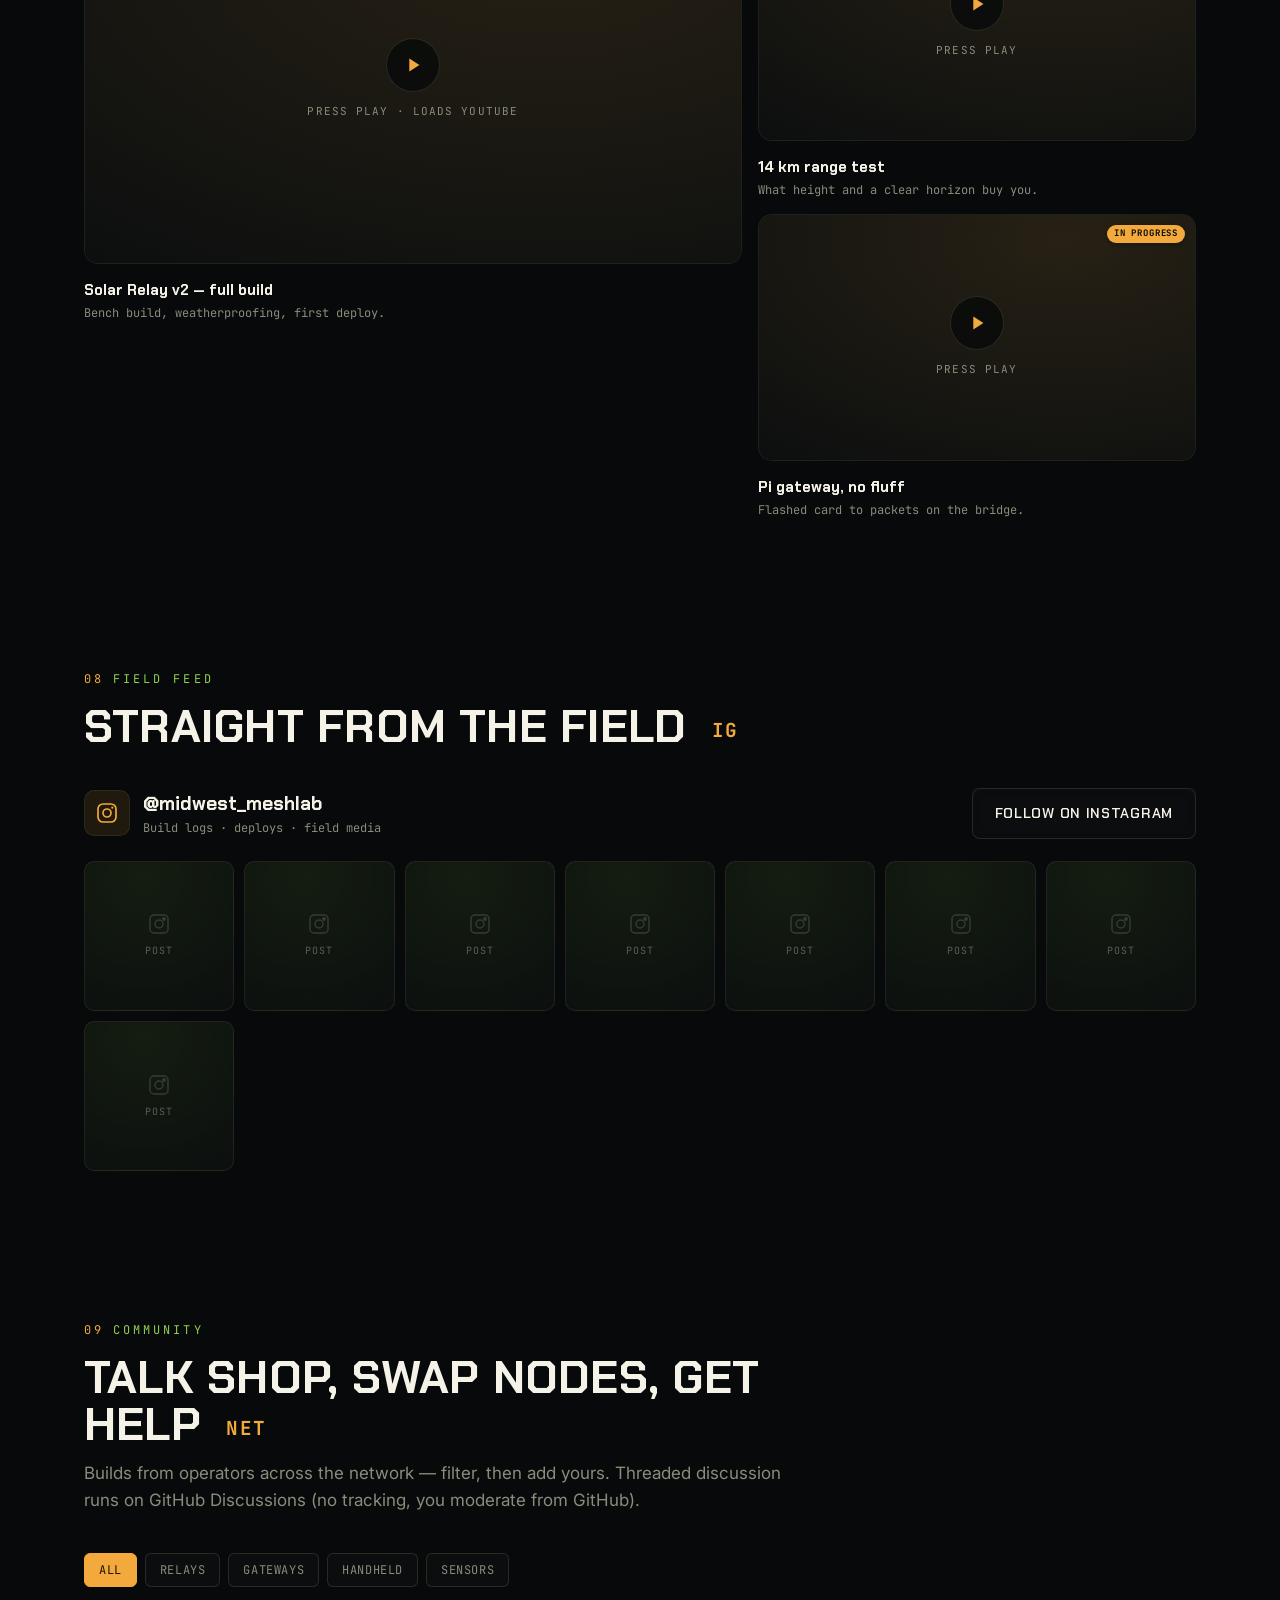
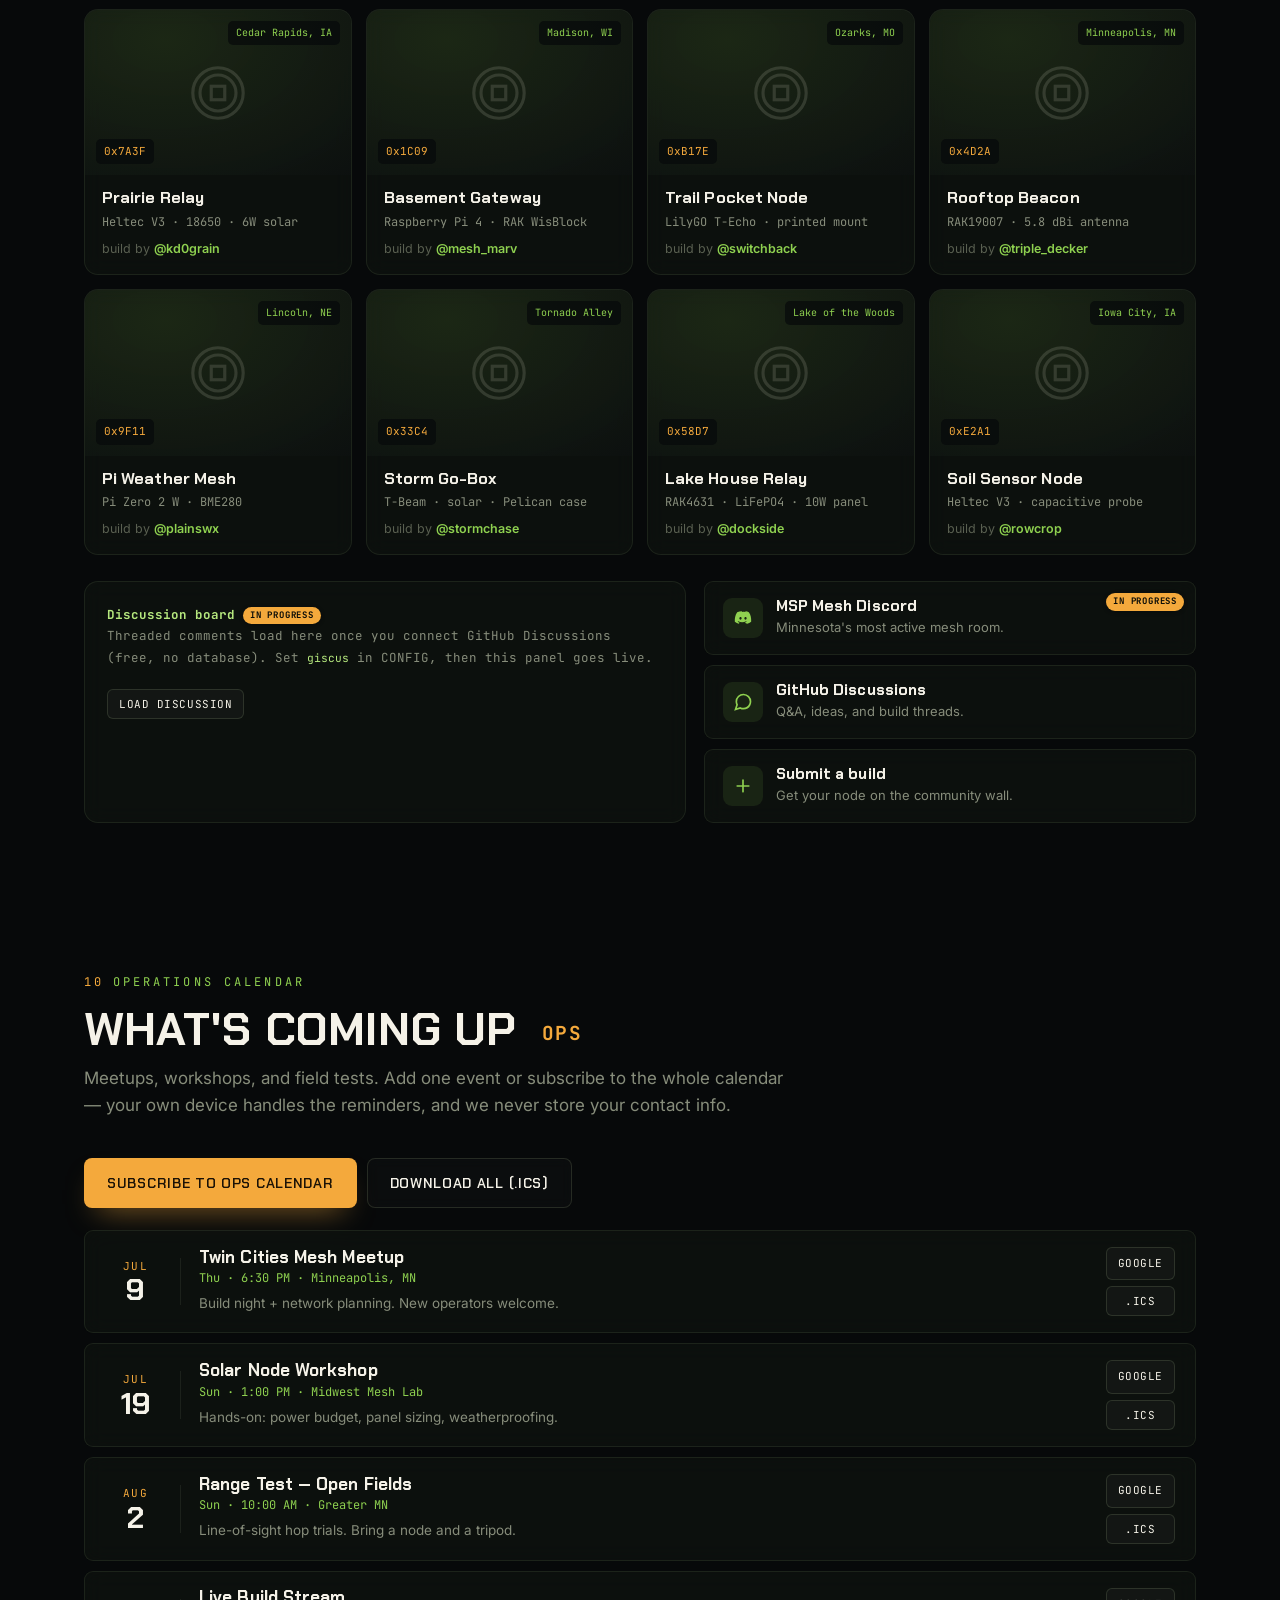
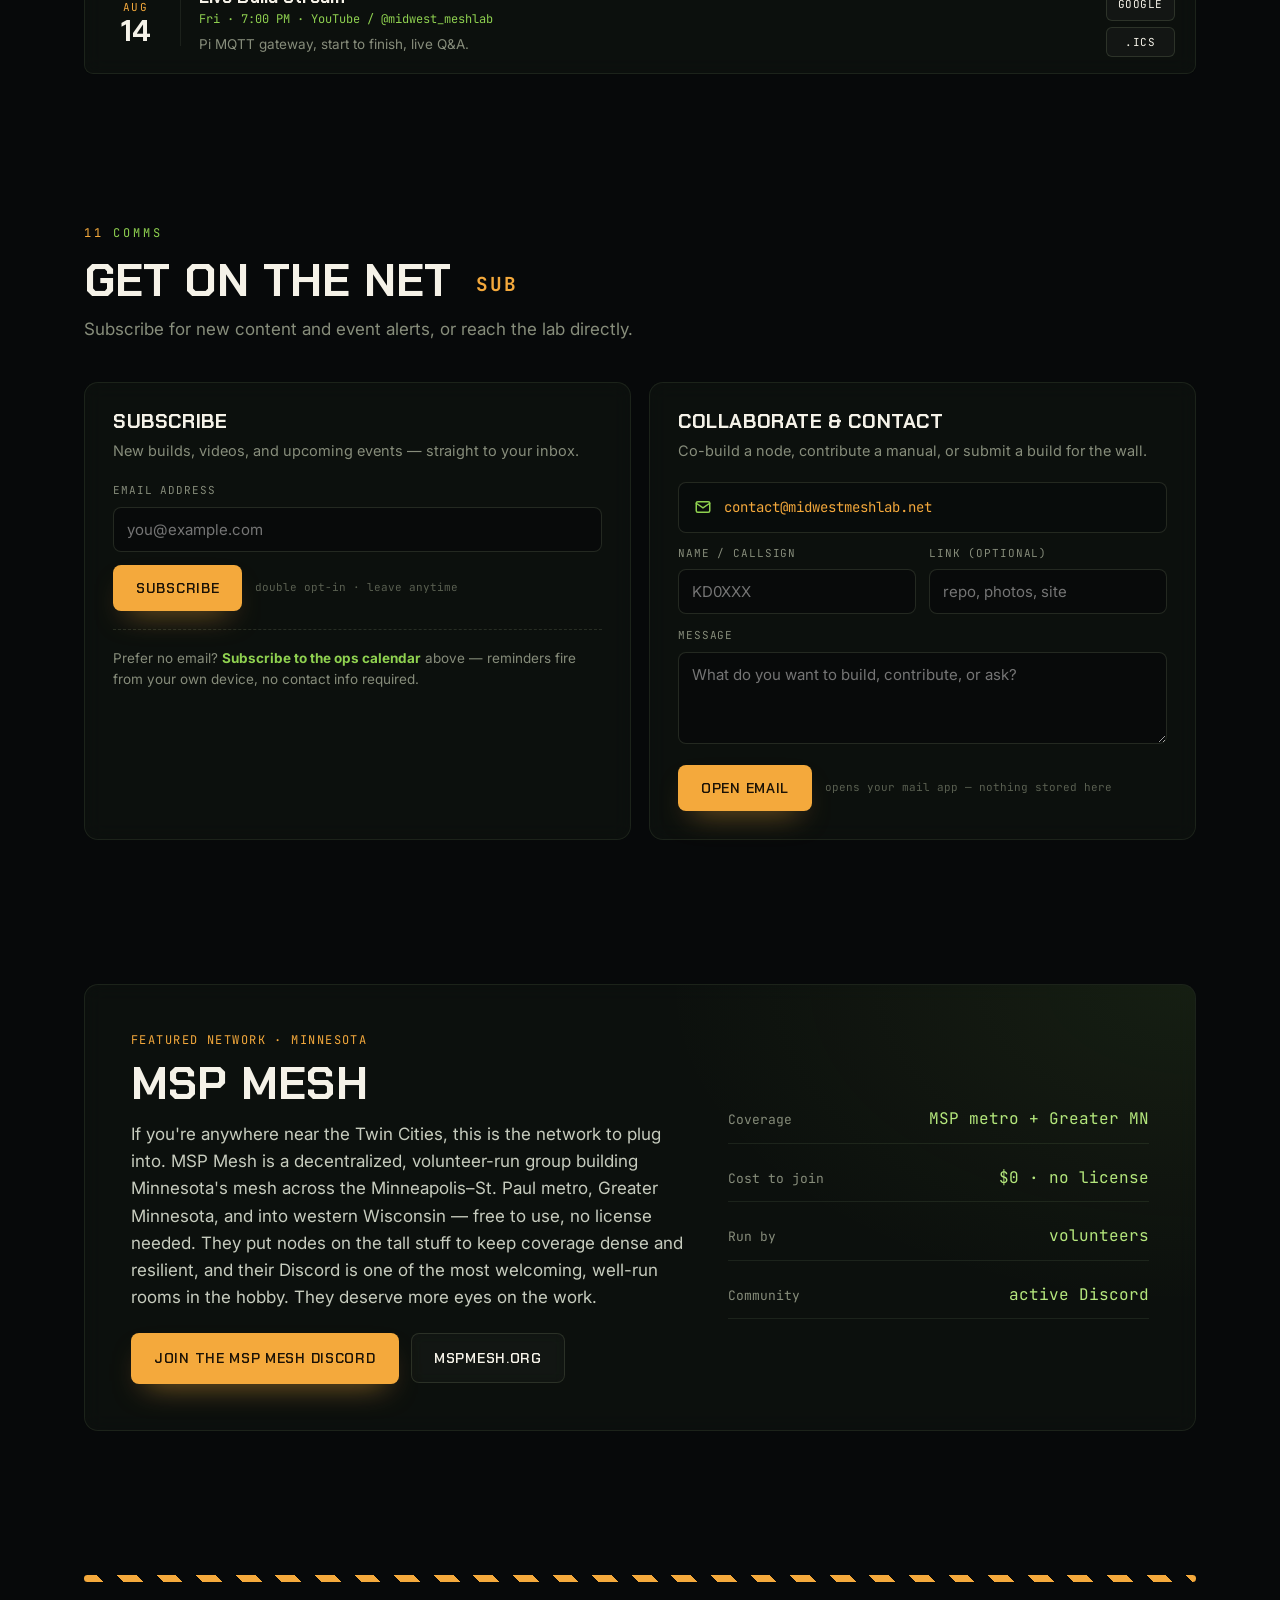
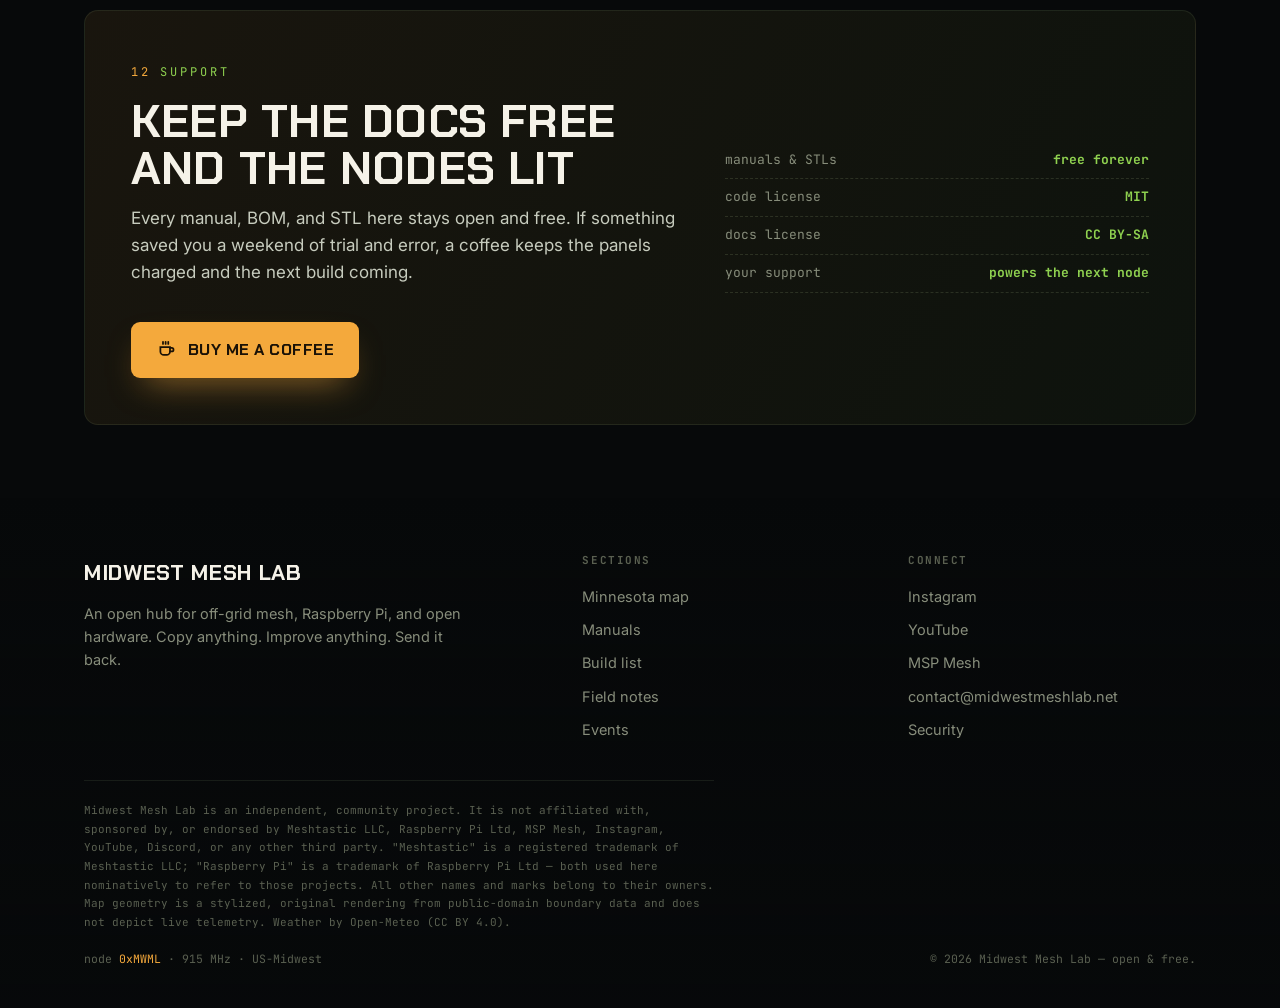
==== commit 64dc05b1: "Replace stylized MN map with real, accurately projected geography The old map was a hand-drawn 13-po" ====
--- a/index.html
+++ b/index.html
@@ -181,16 +181,24 @@
 .map-stage{position:relative;border-radius:var(--r);overflow:hidden;padding:18px;
   background:radial-gradient(120% 100% at 60% 0%, rgba(143,209,80,.06), transparent 55%), var(--glass);
   border:1px solid var(--line)}
-.map-stage svg{width:100%;height:auto;display:block;max-height:560px}
-.mn-state{fill:rgba(143,209,80,.045);stroke:var(--green);stroke-width:1.4;stroke-linejoin:round;
-  filter:drop-shadow(0 0 14px rgba(143,209,80,.18))}
-.mn-grid{stroke:rgba(143,209,80,.08);stroke-width:.7}
+.map-stage svg{width:100%;height:auto;display:block;max-height:620px}
+.mn-state{fill:rgba(143,209,80,.045);stroke:var(--green);stroke-width:1.3;stroke-linejoin:round;
+  stroke-linecap:round;filter:drop-shadow(0 0 14px rgba(143,209,80,.18))}
+.mn-grid{stroke:rgba(143,209,80,.07);stroke-width:.6}
+.mn-city{fill:var(--green);opacity:.85}
+.mn-city.major{fill:var(--amber);opacity:1}
+.mn-label{font-family:var(--mono);font-size:10.5px;fill:var(--muted)}
+.mn-label.major{fill:var(--ink);font-size:11px}
 .mn-link{stroke:rgba(143,209,80,.35);stroke-width:1.1}
 .mn-node{fill:var(--green)}
 .mn-node.hub{fill:var(--amber)}
 .mn-ring{fill:none;stroke:var(--amber);stroke-width:1;opacity:.5}
-.mn-label{font-family:var(--mono);font-size:11px;fill:var(--fg)}
-.mn-packet{fill:var(--amber)}
+.map-empty{display:flex;align-items:flex-start;gap:9px;margin-top:12px;
+  font-family:var(--mono);font-size:10.5px;line-height:1.55;color:var(--muted);
+  background:rgba(7,9,10,.6);border:1px solid var(--line-2);border-radius:10px;padding:10px 13px}
+.map-empty b{color:var(--amber);font-weight:700}
+.map-scale{font-family:var(--mono);font-size:9.5px;fill:var(--muted);letter-spacing:.06em}
+.map-scale-bar{stroke:var(--muted);stroke-width:1.2;opacity:.75}
 .map-side{display:flex;flex-direction:column;gap:14px}
 .map-card{padding:18px;border-radius:var(--r);flex:1}
 .map-card h3{margin-bottom:8px;text-transform:uppercase;letter-spacing:.03em}
@@ -510,35 +518,44 @@
   <div class="wrap">
     <div class="section-head reveal">
       <span class="kicker"><span class="n">01</span> SITUATION MAP</span>
-      <h2>Minnesota mesh map <span class="desig">MN-NET</span></h2>
-      <p>The network at a glance — nodes, gateways, and the links between them. Positions here are illustrative
-        and fully editable; for a live, MQTT-fed view, see the public maps linked on the right.</p>
+      <h2>Minnesota reference map <span class="desig">MN-NET</span></h2>
+      <p>An accurately projected map of Minnesota — Albers Equal Area Conic, drawn from public-domain
+        boundary data, with real city coordinates for orientation. It is a geographic reference, not a
+        telemetry feed: for live node data, use the community maps linked on the right.</p>
     </div>
     <div class="map-grid">
       <div class="map-stage reveal">
-        <svg id="mnmap" viewBox="0 0 520 640" role="img" aria-label="Stylized map of Minnesota mesh nodes">
+        <svg id="mnmap" viewBox="0 0 520 593" role="img"
+             aria-label="Map of Minnesota, accurately projected, showing major cities as geographic reference">
           <defs>
             <filter id="glow" x="-60%" y="-60%" width="220%" height="220%">
               <feGaussianBlur stdDeviation="3.2" result="b"/><feMerge><feMergeNode in="b"/><feMergeNode in="SourceGraphic"/></feMerge>
             </filter>
           </defs>
           <g id="mn-gridlines"></g>
-          <path id="mn-state" class="mn-state" d="M175,30 L165,72 L201,80 L250,92 L300,80 L463,165 L328,280 L298,413 L374,586 L92,595 L92,423 L73,260 L51,68 Z"/>
+          <!-- Minnesota boundary: US Census/public-domain data, Albers Equal Area Conic
+               (standard parallels 44.48N / 48.40N, central meridian 93.364W).
+               The viewBox matches the true projected aspect ratio, so it is not distorted.
+               Regenerate with tools/build-map.js — do not hand-edit this path. -->
+          <path id="mn-state" class="mn-state" d="M334.2 274.5L332.9 276.6L329.1 276.5L327.7 275.4L328.3 331.4L326.1 332.2L304.6 346L301.2 348.8L299.5 351.4L296.2 361.3L290.6 365.7L289.4 374.2L289.7 379.3L290.6 380L295.1 380.5L300.2 383.4L303.4 389.7L304.5 396.5L301.8 402.8L298.7 406.1L298.1 407.4L297.8 415.5L296.1 426.5L296.2 429.6L297.8 433.2L299.1 439.9L298.1 449.5L295.7 458.2L300.1 460.8L307.3 467.2L308.1 469.1L312.9 474.1L316.9 475L327.1 475.9L328.9 477.5L330.5 482.5L334.5 486.2L342.6 488.9L353 493.9L356.1 497.6L358.3 504.2L358 506.2L359.3 509.1L363.9 512.9L369.9 515.6L378.9 524.8L384.8 525.8L389.9 527.8L398.5 539.9L400.4 541.8L402 546.9L401.6 558.7L402 563.7L405.9 574.6L297.4 576.5L228 576.6L109.4 574.6L44.7 572.4L51.4 401.7L49.2 396L47.1 394.1L40.8 390.8L36.7 390.4L35.9 389.7L33.4 385.7L31.5 379.6L25.7 371.3L27.3 367.2L33.5 362.6L38.5 359.8L44.7 351.8L46.5 340.9L45.9 332.1L47.2 329.2L47.6 326.7L46 317.8L45.4 309.6L45.7 304.9L43.6 300.9L38.1 292.5L38.4 292.1L37.4 282.6L34.8 274.2L34.4 256.9L37 248.2L36.2 245.9L33.6 241.8L34.1 216.4L33 198.8L33.9 191L34.6 190.6L34.5 182.1L27.1 161.1L26.1 156.7L24.7 155.4L21.4 137.6L19.4 132.7L18.1 126.9L18.4 120L19.6 119.4L20.5 116.6L20.8 112.4L19.6 109.6L19.2 105.3L20.8 103.1L21 93.7L18.8 91.4L23.9 78.5L21.3 72L16.3 52.9L16 50.9L16.5 48.1L146.2 52.6L147 16L148.6 17.5L152.8 19.1L155.6 18.8L157.2 17.7L159.1 17.6L167.2 23.6L170.1 41.5L171.5 43.5L171.3 53L173.3 53L175.3 64.1L174.8 66L174.7 74.2L178.5 77.9L184.4 81.6L188.5 82.1L191.8 80.8L198.6 80.9L201.5 82.3L202.1 83.5L202.1 86.1L203.8 86.8L214.6 87.4L227.8 89L229.9 93.8L229.2 98.3L230.7 99.7L239 99.7L246.4 98.5L251.3 96.9L252 95.4L251.5 92.5L255.3 91L257.6 91L258.8 89.2L264.7 87.7L267.6 87.7L269.4 89.4L281.9 89.3L297.8 97.4L302.2 96.7L303.7 97L304.2 100.7L299.7 101.6L298.9 104.6L300.4 106.4L302.4 107.1L311.8 105.9L315.1 109.1L317.8 120.5L319.8 125.3L323.5 125.8L325.4 122.1L324.7 117.6L325.7 115.7L327.4 114.6L340.4 114L345.5 124.6L347 124.1L350 125.3L352.5 127.1L357.5 129L360.5 128.3L362.2 128.8L363.3 133.9L362.6 136.8L367.1 138.3L371.7 138.6L376.9 140.9L387 140.4L391 139.6L398.9 132.4L405.3 128.6L408.9 125.7L414.6 123L417 123L417.6 123.5L420 129.3L421 132.5L420.7 133.3L423.6 137.4L435.1 135.5L439.8 136L445.6 135.3L449.4 136.2L451.4 135.1L462.5 134L466.5 134.8L469.8 136.3L471.5 138.8L472 141.5L478.2 145.1L479.7 145.3L481.3 144.5L483 142.3L486.5 141.4L493.5 142.6L499.3 142.7L504 141.4L503.7 142.6L500.8 143.6L500 145.4L498.9 146.1L497.9 146.3L495.5 144.8L494.6 146.3L494.7 147.6L491.1 149L485.2 154L477 157.1L476.5 158.6L473.9 160.3L467.8 162.4L467.6 163.1L462.2 164.4L460.6 165.8L456.7 166.5L452 168.5L451.4 169.2L444.8 170.9L443.5 171.9L438.5 173.8L437.6 175L426.1 181.7L417.8 188.4L414.6 192L413.4 192.6L407.5 198.1L406.7 198.3L403.5 202.4L399.8 205.9L397.8 209.6L394.7 213L393.2 215.5L379.7 230.5L378.4 230.8L377.1 232.2L373.6 234L372.5 236.1L370.2 237.9L369.1 240.2L367.7 241.3L365.3 242.3L360.5 248L353.9 251.9L340.9 262.8L340.4 263.4L340.8 264.7L342.4 267.4L345.6 271L344.4 270.8L340.7 267.1L339 267.1L334.3 270.2L333.8 271.7L334.4 272.8Z"/>
+          <g id="mn-cities"></g>
           <g id="mn-links"></g>
           <g id="mn-nodes"></g>
-          <g id="mn-packets"></g>
+          <g id="mn-scale"></g>
         </svg>
+        <div class="map-empty" id="map-empty" hidden></div>
       </div>
       <div class="map-side">
         <div class="map-card glass reveal">
           <h3>Legend</h3>
           <div class="legend">
-            <span class="li"><span class="sw" style="background:#F4A93C"></span> Gateway / hub</span>
-            <span class="li"><span class="sw" style="background:#8FD150"></span> Node</span>
-            <span class="li"><span class="sw" style="background:rgba(143,209,80,.4)"></span> Heard link</span>
+            <span class="li"><span class="sw" style="background:#F4A93C"></span> Major city (reference)</span>
+            <span class="li"><span class="sw" style="background:#8FD150"></span> City (reference)</span>
+            <span class="li"><span class="sw" style="background:rgba(143,209,80,.4)"></span> Heard link (when node data is connected)</span>
           </div>
-          <p class="map-note">Sample topology for illustration — not live telemetry. Edit the <code>MN_NODES</code> /
-            <code>MN_LINKS</code> arrays to match your real network.</p>
+          <p class="map-note">Projection: Albers Equal Area Conic, standard parallels 44.48&deg;N / 48.40&deg;N.
+            City markers are real coordinates and are <b>not</b> mesh nodes. Node and link layers stay empty
+            until a real data source is connected &mdash; see <code>ADMIN.md</code>.</p>
         </div>
         <div class="map-card glass reveal">
           <h3>Live maps</h3>
@@ -976,16 +993,47 @@
   { title:"Live Build Stream", start:"2026-08-14T19:00:00", end:"2026-08-14T20:30:00", loc:"YouTube / @midwest_meshlab", desc:"Pi MQTT gateway, start to finish, live Q&A." }
 ];
 
-/* Minnesota map — stylized coords in the 520x640 viewBox (edit freely). */
-const MN_NODES = [
-  { name:"Minneapolis", x:264, y:453, hub:true }, { name:"St. Paul", x:278, y:455, hub:true },
-  { name:"Duluth", x:322, y:288 }, { name:"Rochester", x:307, y:545 },
-  { name:"St. Cloud", x:216, y:398 }, { name:"Mankato", x:225, y:532 },
-  { name:"Moorhead", x:86, y:272 }, { name:"Bemidji", x:177, y:215 },
-  { name:"Brainerd", x:214, y:321 }, { name:"Grand Marais", x:424, y:188 },
-  { name:"Int'l Falls", x:257, y:107 }
+/* =====================================================================
+   Minnesota map — REAL geography, not decoration.
+   x/y are precomputed by tools/build-map.js: each city's true lat/lon run
+   through the same Albers projection as the state outline, so markers and
+   boundary line up exactly. Regenerate with `node tools/build-map.js`
+   rather than nudging numbers by hand.
+   ===================================================================== */
+const MN_CITIES = [
+  { name:"Minneapolis", x:264.4, y:436.2, lat:44.9778, lon:-93.265,major:true,la:'w' },
+  { name:"St. Paul", x:276.2, y:438.4, lat:44.9537, lon:-93.09,major:true },
+  { name:"Duluth", x:340, y:263.5, lat:46.7867, lon:-92.1005,major:true },
+  { name:"Rochester", x:318.2, y:527.6, lat:44.0121, lon:-92.4802,major:true,la:'w' },
+  { name:"St. Cloud", x:204.6, y:380.8, lat:45.5579, lon:-94.1632,major:true },
+  { name:"Moorhead", x:36.8, y:251.1, lat:46.8738, lon:-96.7678,major:true },
+  { name:"Mankato", x:214.5, y:513.4, lat:44.1636, lon:-93.9994 },
+  { name:"Bemidji", x:160.3, y:198.1, lat:47.4716, lon:-94.8827 },
+  { name:"Brainerd", x:202.9, y:304.6, lat:46.358, lon:-94.2008 },
+  { name:"Grand Marais", x:451.3, y:168.8, lat:47.7504, lon:-90.3343,la:'w' },
+  { name:"Int'l Falls", x:254.8, y:91.7, lat:48.6009, lon:-93.411 },
+  { name:"Alexandria", x:124.7, y:348.2, lat:45.8852, lon:-95.3775 },
+  { name:"Willmar", x:145.2, y:421.3, lat:45.1219, lon:-95.0433 },
+  { name:"Winona", x:375.6, y:523.1, lat:44.05, lon:-91.6393 },
+  { name:"Thief River Falls", x:79.1, y:134.3, lat:48.1191, lon:-96.1811 },
+  { name:"Hibbing", x:285.2, y:203.2, lat:47.4271, lon:-92.9377,la:'w' },
+  { name:"Marshall", x:93.3, y:484.1, lat:44.4469, lon:-95.7889 },
+  { name:"Fergus Falls", x:79.7, y:309, lat:46.283, lon:-96.0776 },
+  { name:"Worthington", x:104.1, y:563.1, lat:43.6199, lon:-95.5964 },
+  { name:"Virginia", x:310.9, y:193.9, lat:47.5232, lon:-92.5366 },
+  { name:"Grand Rapids", x:247.1, y:221.3, lat:47.2372, lon:-93.5303 },
+  { name:"Ely", x:353.1, y:157.1, lat:47.9032, lon:-91.8671 },
+  { name:"Red Wing", x:314, y:475.4, lat:44.5625, lon:-92.5338 }
 ];
-const MN_LINKS = [[0,1],[0,4],[0,3],[0,5],[1,3],[4,8],[8,2],[8,7],[4,6],[7,10],[2,9],[7,8],[2,3],[5,4]];
+
+/* Live mesh nodes. EMPTY ON PURPOSE — this site does not invent node data.
+   Fill it from a real source (see ADMIN.md §4) and the map draws it:
+     { id:"!a1b2c3d4", name:"Node name", lat:44.9778, lon:-93.2650, hub:false }
+   Until then the map renders geography only and says so. */
+const MN_NODES = [];
+
+/* Heard links between MN_NODES entries, as pairs of array indexes: [[0,1],…] */
+const MN_LINKS = [];
 
 /* =====================================================================
    3) WIRING (no need to edit below)
@@ -1160,34 +1208,105 @@
 }
 
 /* =====================================================================
-   4) MINNESOTA MAP — render nodes/links + animate packets (SVG)
+   4) MINNESOTA MAP — real geography (SVG)
+
+   The state outline is a fixed, accurately projected path in the markup.
+   This code draws the graticule, the reference cities, and — only if real
+   node data has been supplied — the node and link layers. It never invents
+   nodes: with MN_NODES empty it renders geography and says so plainly.
    ===================================================================== */
 (function(){
   const NS='http://www.w3.org/2000/svg';
-  const grid=$('#mn-gridlines'),linkG=$('#mn-links'),nodeG=$('#mn-nodes'),pktG=$('#mn-packets');
-  if(!nodeG)return;
-  for(let x=40;x<=480;x+=48){const l=document.createElementNS(NS,'line');l.setAttribute('x1',x);l.setAttribute('y1',20);l.setAttribute('x2',x);l.setAttribute('y2',620);l.setAttribute('class','mn-grid');grid.appendChild(l);}
-  for(let y=40;y<=620;y+=48){const l=document.createElementNS(NS,'line');l.setAttribute('x1',40);l.setAttribute('y1',y);l.setAttribute('x2',480);l.setAttribute('y2',y);l.setAttribute('class','mn-grid');grid.appendChild(l);}
-  MN_LINKS.forEach(([a,b])=>{const A=MN_NODES[a],B=MN_NODES[b];if(!A||!B)return;
-    const l=document.createElementNS(NS,'line');l.setAttribute('x1',A.x);l.setAttribute('y1',A.y);l.setAttribute('x2',B.x);l.setAttribute('y2',B.y);l.setAttribute('class','mn-link');linkG.appendChild(l);});
-  MN_NODES.forEach(n=>{
-    if(n.hub){const r=document.createElementNS(NS,'circle');r.setAttribute('cx',n.x);r.setAttribute('cy',n.y);r.setAttribute('r',6);r.setAttribute('class','mn-ring');nodeG.appendChild(r);
-      if(!reduce){const an=document.createElementNS(NS,'animate');an.setAttribute('attributeName','r');an.setAttribute('values','6;13;6');an.setAttribute('dur','2.6s');an.setAttribute('repeatCount','indefinite');r.appendChild(an);
-        const ao=document.createElementNS(NS,'animate');ao.setAttribute('attributeName','opacity');ao.setAttribute('values','.6;0;.6');ao.setAttribute('dur','2.6s');ao.setAttribute('repeatCount','indefinite');r.appendChild(ao);}}
-    const c=document.createElementNS(NS,'circle');c.setAttribute('cx',n.x);c.setAttribute('cy',n.y);c.setAttribute('r',n.hub?4.6:3.2);
-    c.setAttribute('class','mn-node'+(n.hub?' hub':''));c.setAttribute('filter','url(#glow)');nodeG.appendChild(c);
-    const t=document.createElementNS(NS,'text');t.setAttribute('x',n.x+8);t.setAttribute('y',n.y+3.5);t.setAttribute('class','mn-label');t.textContent=n.name;nodeG.appendChild(t);});
-  if(reduce)return;
-  const packets=[];const spawn=()=>{const [a,b]=MN_LINKS[(Math.random()*MN_LINKS.length)|0];const c=document.createElementNS(NS,'circle');
-    c.setAttribute('r',2.6);c.setAttribute('class','mn-packet');c.setAttribute('filter','url(#glow)');pktG.appendChild(c);
-    packets.push({a:MN_NODES[a],b:MN_NODES[b],t:0,sp:0.004+Math.random()*0.006,el:c});};
-  for(let i=0;i<5;i++)spawn();
-  let raf;function step(){for(let i=packets.length-1;i>=0;i--){const p=packets[i];p.t+=p.sp;
-    if(p.t>=1){p.el.remove();packets.splice(i,1);continue;}
-    p.el.setAttribute('cx',p.a.x+(p.b.x-p.a.x)*p.t);p.el.setAttribute('cy',p.a.y+(p.b.y-p.a.y)*p.t);}
-    while(packets.length<5)spawn();raf=requestAnimationFrame(step);}
-  document.addEventListener('visibilitychange',()=>{if(document.hidden)cancelAnimationFrame(raf);else raf=requestAnimationFrame(step);});
-  raf=requestAnimationFrame(step);
+  const VW=520, VH=593;
+  const grid=$('#mn-gridlines'), cityG=$('#mn-cities'), linkG=$('#mn-links'),
+        nodeG=$('#mn-nodes'), scaleG=$('#mn-scale'), empty=$('#map-empty');
+  if(!nodeG) return;
+  const mk=(t,a)=>{const e=document.createElementNS(NS,t);for(const k in a)e.setAttribute(k,a[k]);return e;};
+
+  /* --- Albers Equal Area Conic: identical constants to tools/build-map.js,
+         so anything projected here lands exactly on the baked outline. --- */
+  const D=Math.PI/180, LAT0=46.44, LON0=-93.364, P1=44.48, P2=48.40, PAD=16;
+  const nA=(Math.sin(P1*D)+Math.sin(P2*D))/2;
+  const CA=Math.pow(Math.cos(P1*D),2)+2*nA*Math.sin(P1*D);
+  const rho0=Math.sqrt(CA-2*nA*Math.sin(LAT0*D))/nA;
+  const albers=(lon,lat)=>{const th=nA*(lon-LON0)*D, r=Math.sqrt(CA-2*nA*Math.sin(lat*D))/nA;
+    return [r*Math.sin(th), rho0-r*Math.cos(th)];};
+  /* extent of the projected state, from the same bbox the outline was built on */
+  const B=(()=>{const c=[[-97.2392,43.4994],[-89.4892,49.3844],[-97.2392,49.3844],[-89.4892,43.4994]];
+    let a=1e9,b=-1e9,d2=1e9,e=-1e9;
+    for(let lo=-97.24;lo<=-89.48;lo+=0.12)for(let la=43.49;la<=49.39;la+=0.12){
+      const [x,y]=albers(lo,la);a=Math.min(a,x);b=Math.max(b,x);d2=Math.min(d2,y);e=Math.max(e,y);}
+    return {minX:a,maxX:b,minY:d2,maxY:e};})();
+  const SC=(VW-PAD*2)/(B.maxX-B.minX);
+  /* project a real coordinate into the map's viewBox */
+  const project=(lat,lon)=>{const [x,y]=albers(lon,lat);
+    return {x:(x-B.minX)*SC+PAD, y:(B.maxY-y)*SC+PAD};};
+
+  /* --- graticule: real whole-degree lat/lon lines, not decorative grid --- */
+  for(let lon=-97;lon<=-90;lon++){
+    let d='';for(let lat=43.4;lat<=49.5;lat+=0.3){const p=project(lat,lon);d+=(d?'L':'M')+p.x.toFixed(1)+' '+p.y.toFixed(1);}
+    grid.appendChild(mk('path',{d:d,class:'mn-grid',fill:'none'}));
+  }
+  for(let lat=44;lat<=49;lat++){
+    let d='';for(let lon=-97.4;lon<=-89.4;lon+=0.3){const p=project(lat,lon);d+=(d?'L':'M')+p.x.toFixed(1)+' '+p.y.toFixed(1);}
+    grid.appendChild(mk('path',{d:d,class:'mn-grid',fill:'none'}));
+  }
+
+  /* --- reference cities (real coordinates, explicitly not mesh nodes) --- */
+  MN_CITIES.forEach(c=>{
+    const west=c.la==='w';
+    cityG.appendChild(mk('circle',{cx:c.x,cy:c.y,r:c.major?3.6:2.4,class:'mn-city'+(c.major?' major':'')}));
+    const t=mk('text',{x:c.x+(west?-6:6),y:c.y+3.4,class:'mn-label'+(c.major?' major':''),
+      'text-anchor':west?'end':'start'});
+    t.textContent=c.name;
+    const title=mk('title',{}); title.textContent=c.name+' — '+c.lat.toFixed(4)+', '+c.lon.toFixed(4);
+    t.appendChild(title);
+    cityG.appendChild(t);
+  });
+
+  /* --- scale bar: 100 km measured on the projection itself.
+         Sits in the empty SE corner of the viewBox so it clears the state. --- */
+  (function(){
+    const a=project(44.0,-95.0), b=project(44.0,-93.75);       // ~100 km apart at 44N
+    const km=100, px=Math.abs(b.x-a.x);
+    const xEnd=VW-PAD-6, x0=xEnd-px, y0=VH-PAD-4;
+    scaleG.appendChild(mk('path',{d:'M'+x0.toFixed(1)+' '+(y0-5)+'V'+y0+'H'+xEnd.toFixed(1)+'V'+(y0-5),
+      class:'map-scale-bar',fill:'none'}));
+    const t=mk('text',{x:(x0-6).toFixed(1),y:y0+1,class:'map-scale','text-anchor':'end'});
+    t.textContent=km+' KM';
+    scaleG.appendChild(t);
+  })();
+
+  /* --- node + link layers: only when REAL data exists --- */
+  const nodes=(typeof MN_NODES!=='undefined'&&Array.isArray(MN_NODES))?MN_NODES:[];
+  if(!nodes.length){
+    if(empty){
+      empty.hidden=false;
+      empty.innerHTML='<span class="dot" style="width:8px;height:8px;border-radius:50%;'+
+        'background:var(--amber);flex:none"></span><span><b>No live node data connected.</b> '+
+        'Markers above are cities, for orientation only. Live maps are linked to the right.</span>';
+    }
+    return;
+  }
+  /* real nodes: place by lat/lon through the same projection */
+  const pts=nodes.map(n=>Object.assign({},n,project(n.lat,n.lon)));
+  MN_LINKS.forEach(([a,b])=>{const A=pts[a],B2=pts[b];if(!A||!B2)return;
+    linkG.appendChild(mk('line',{x1:A.x,y1:A.y,x2:B2.x,y2:B2.y,class:'mn-link'}));});
+  pts.forEach(n=>{
+    if(n.hub){
+      const r=mk('circle',{cx:n.x,cy:n.y,r:6,class:'mn-ring'});
+      nodeG.appendChild(r);
+      if(!reduce){
+        r.appendChild(mk('animate',{attributeName:'r',values:'6;13;6',dur:'2.6s',repeatCount:'indefinite'}));
+        r.appendChild(mk('animate',{attributeName:'opacity',values:'.6;0;.6',dur:'2.6s',repeatCount:'indefinite'}));
+      }
+    }
+    nodeG.appendChild(mk('circle',{cx:n.x,cy:n.y,r:n.hub?4.6:3.2,
+      class:'mn-node'+(n.hub?' hub':''),filter:'url(#glow)'}));
+    const t=mk('text',{x:n.x+8,y:n.y+3.5,class:'mn-label major'});
+    t.textContent=n.name||n.id||'';
+    nodeG.appendChild(t);
+  });
 })();
 
 /* =====================================================================
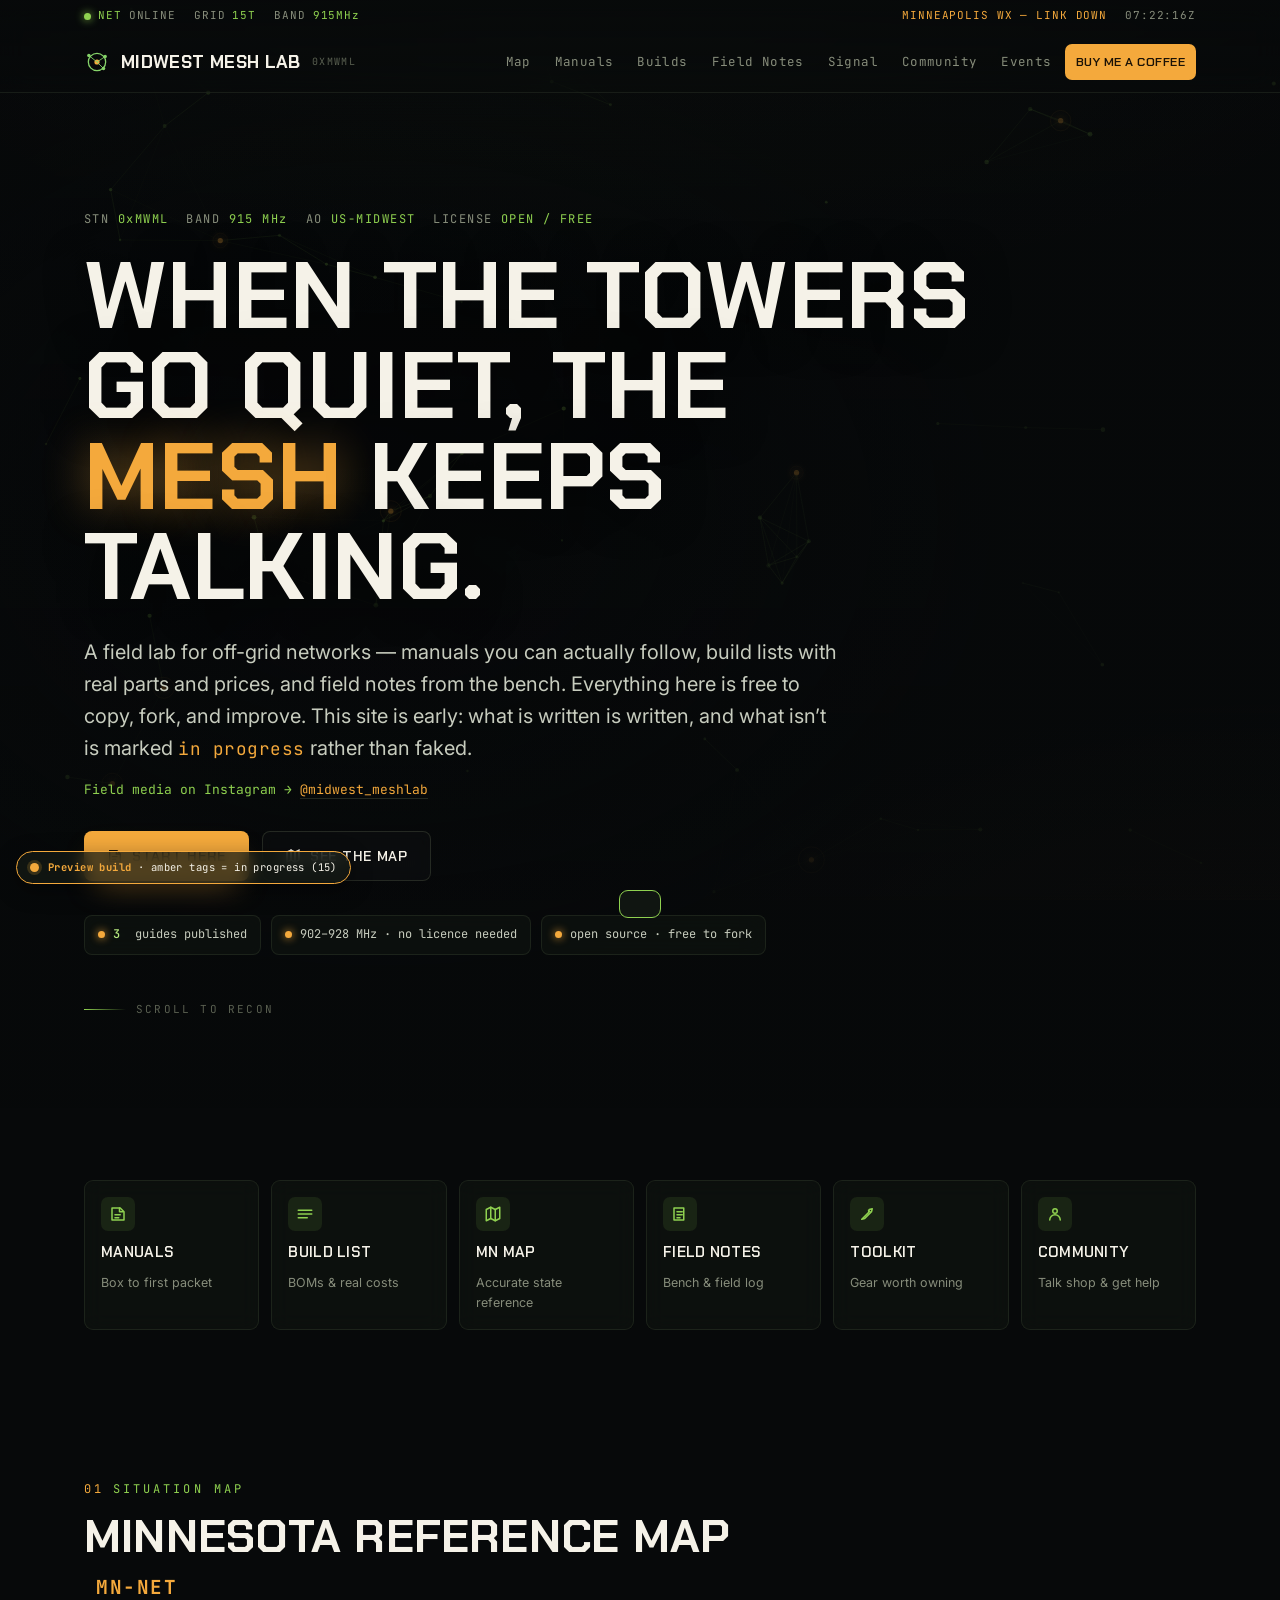
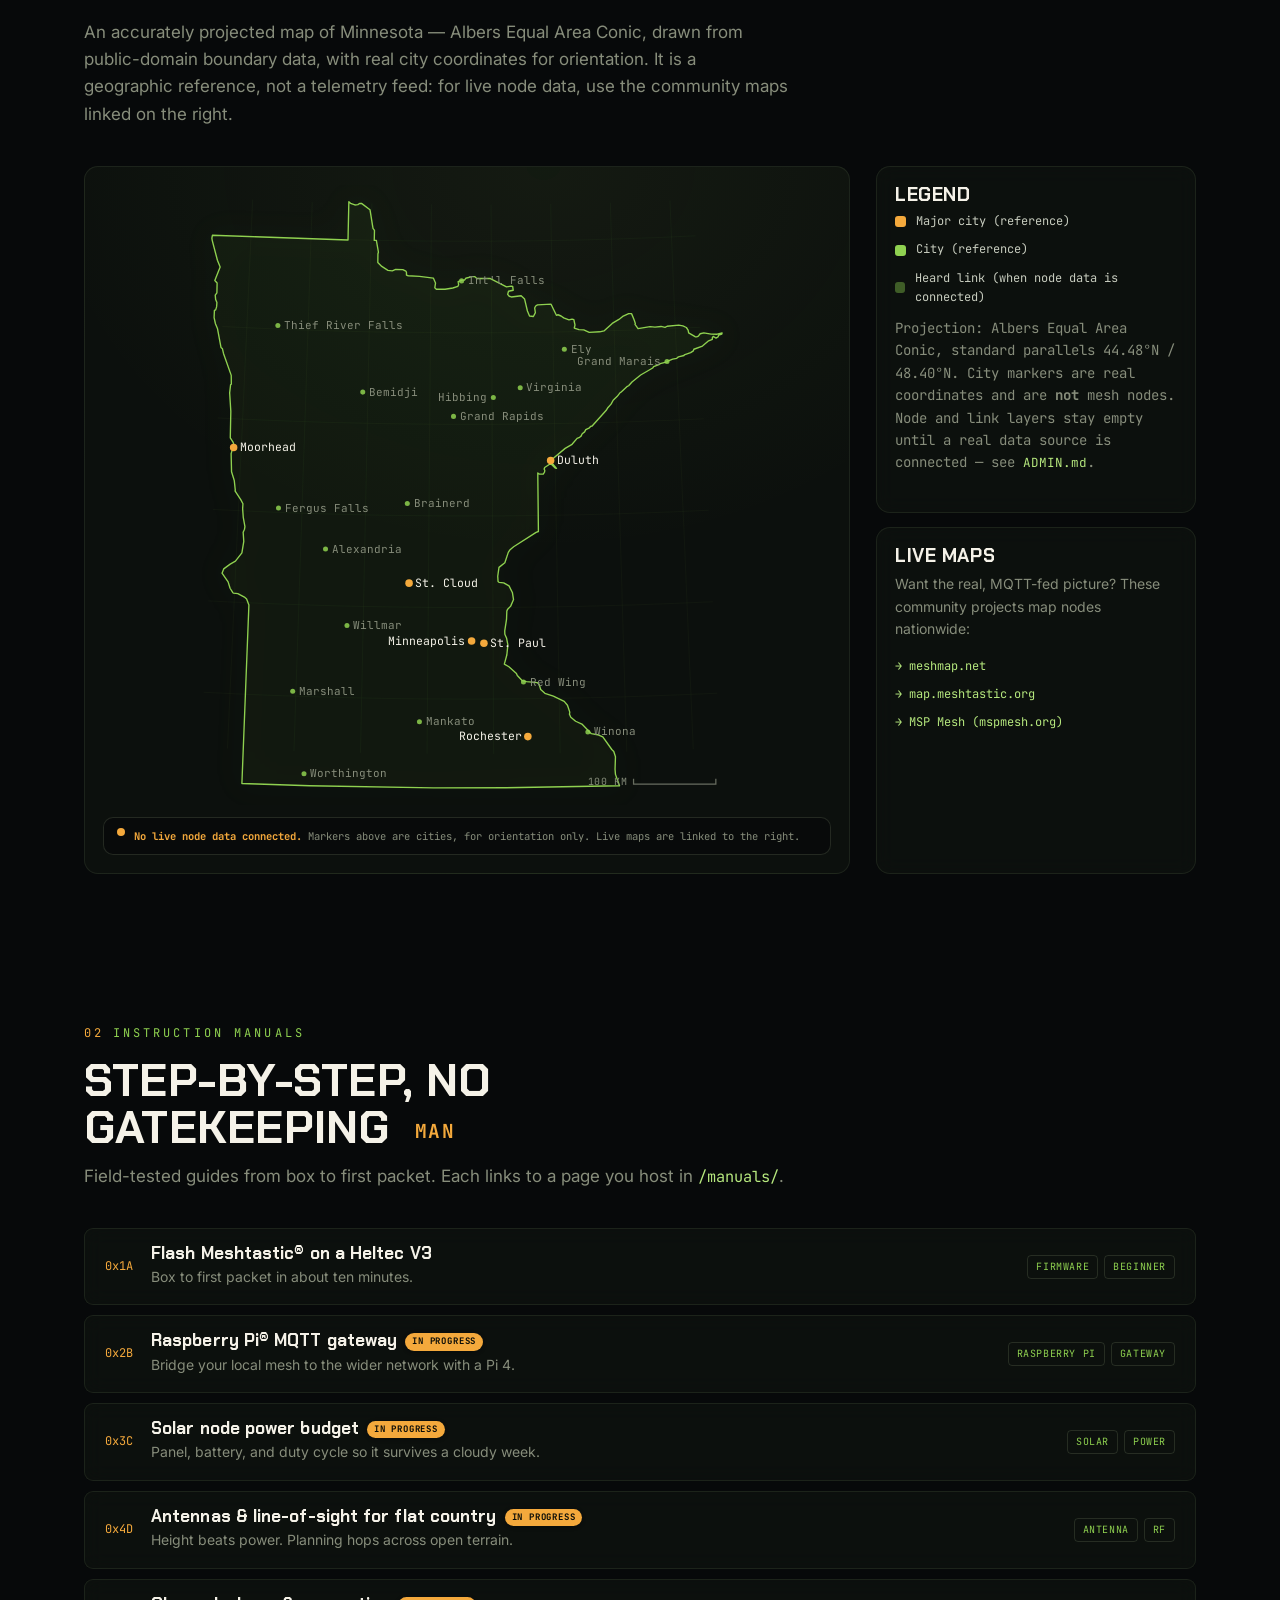
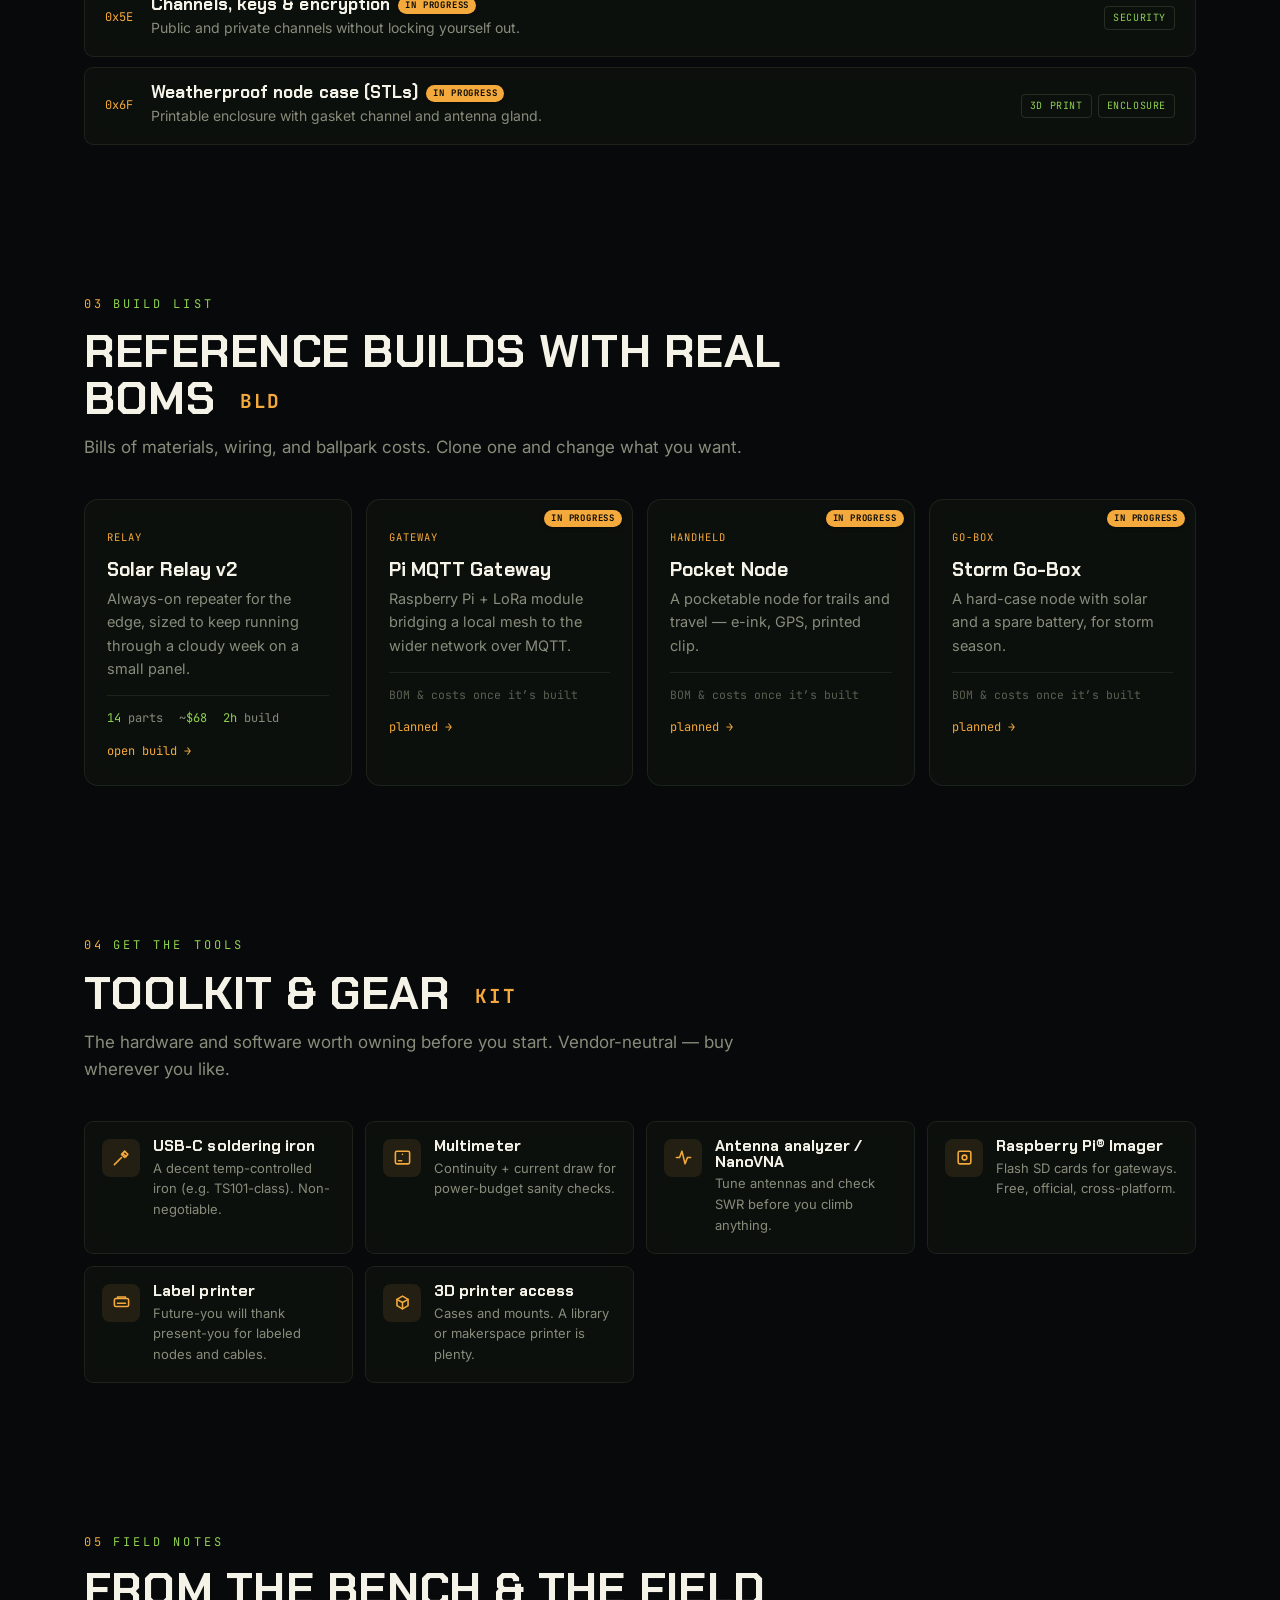
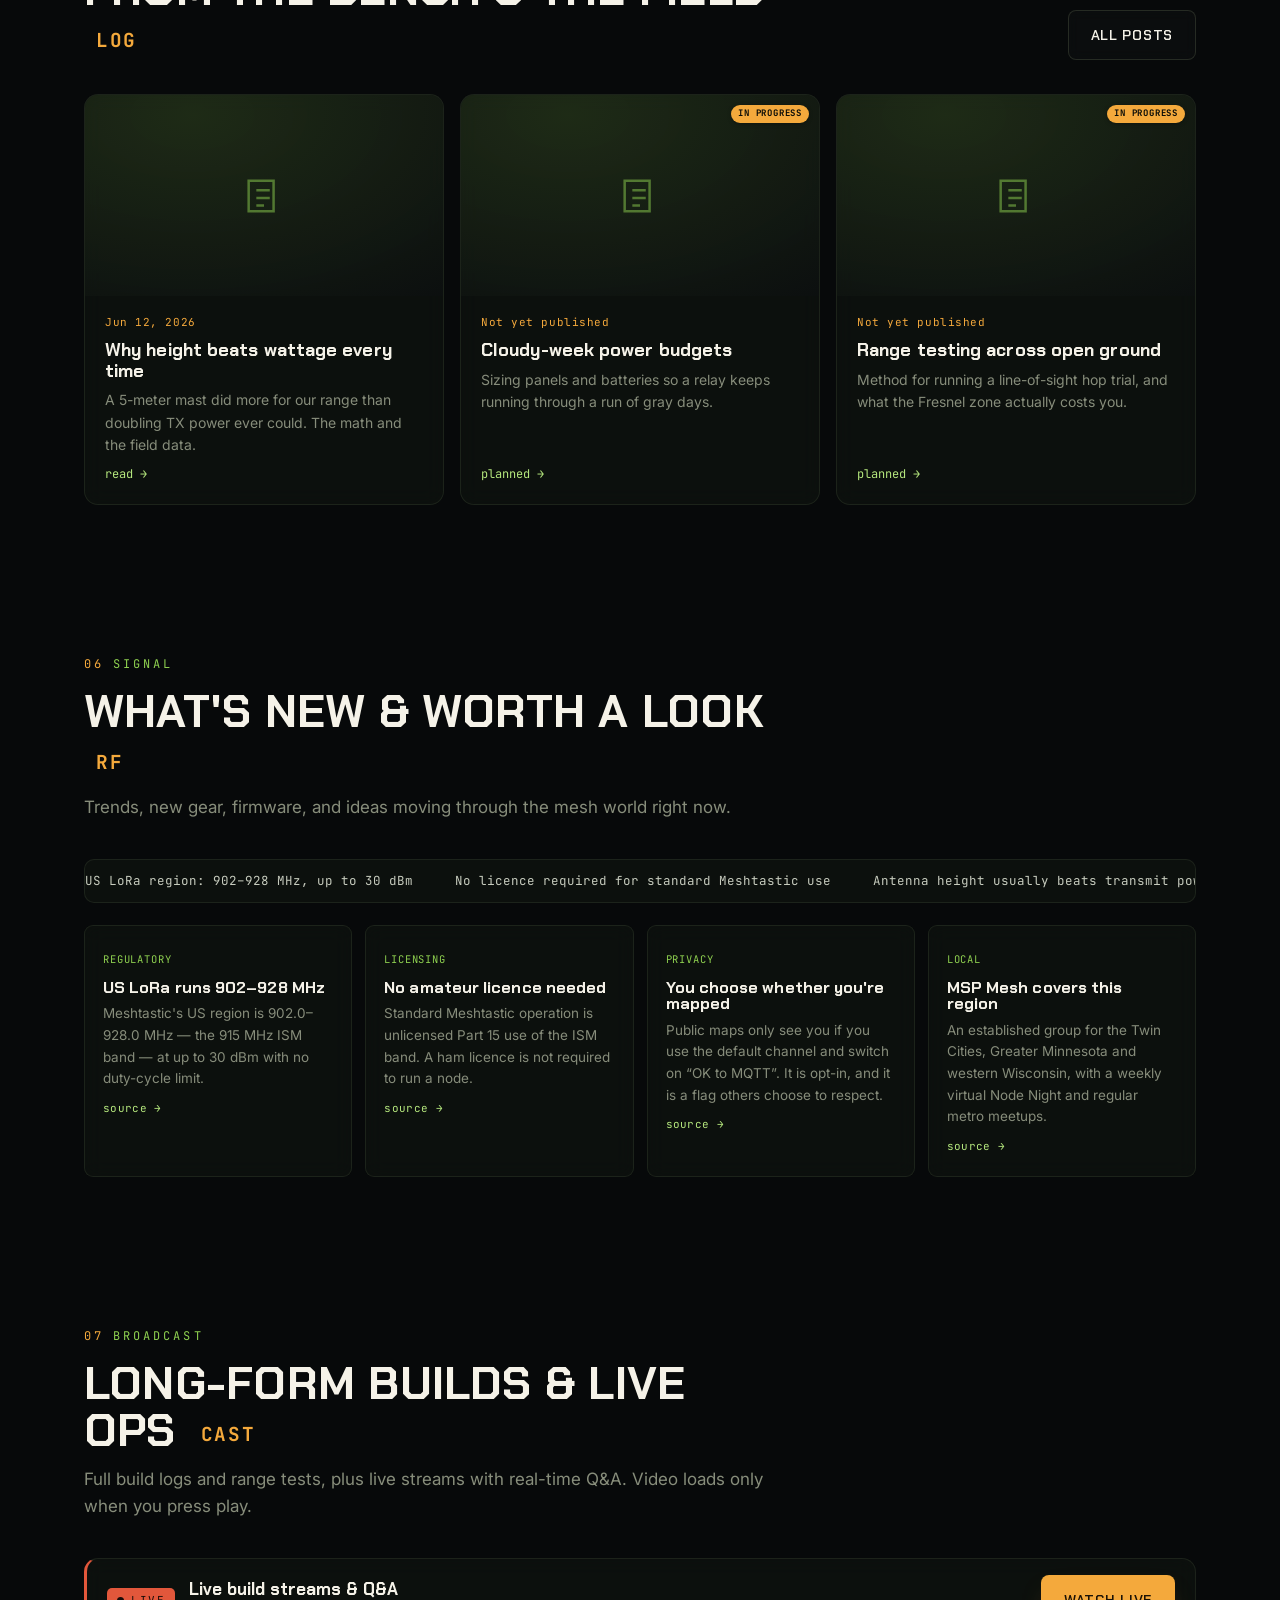
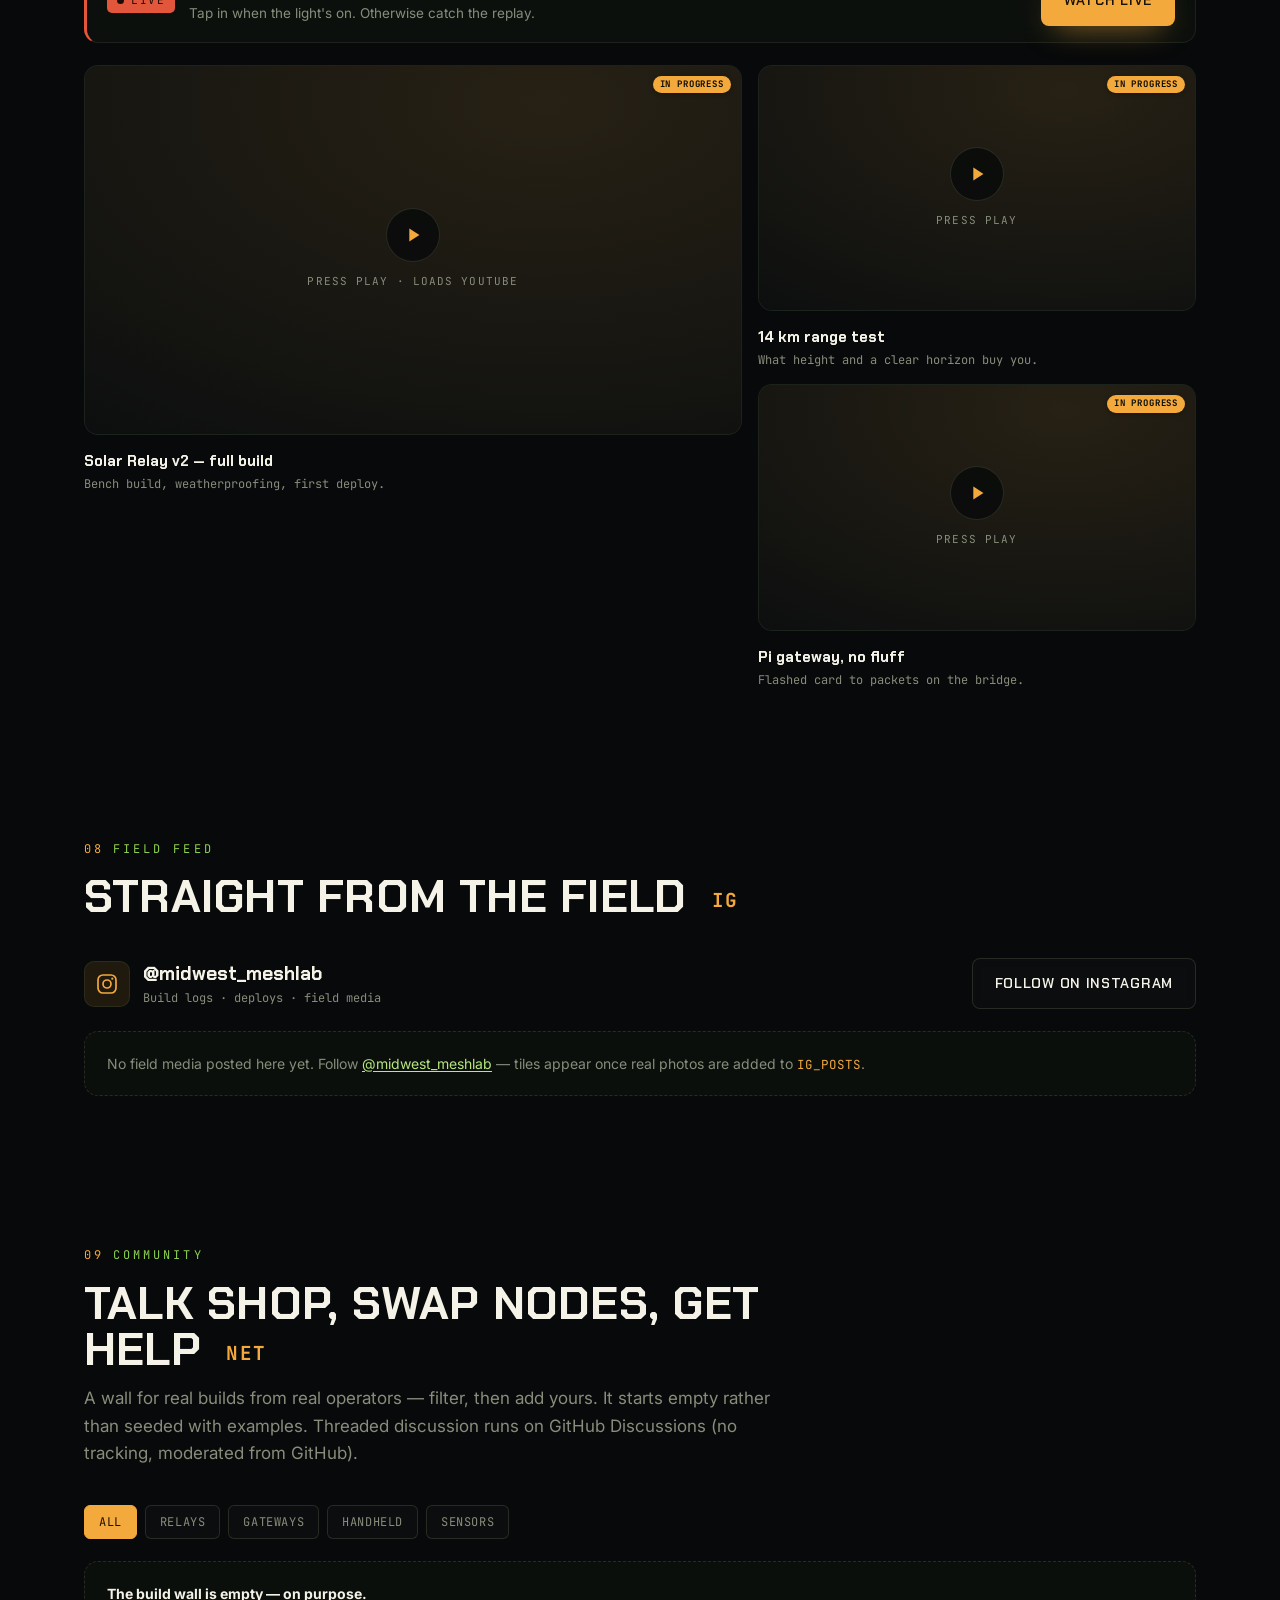
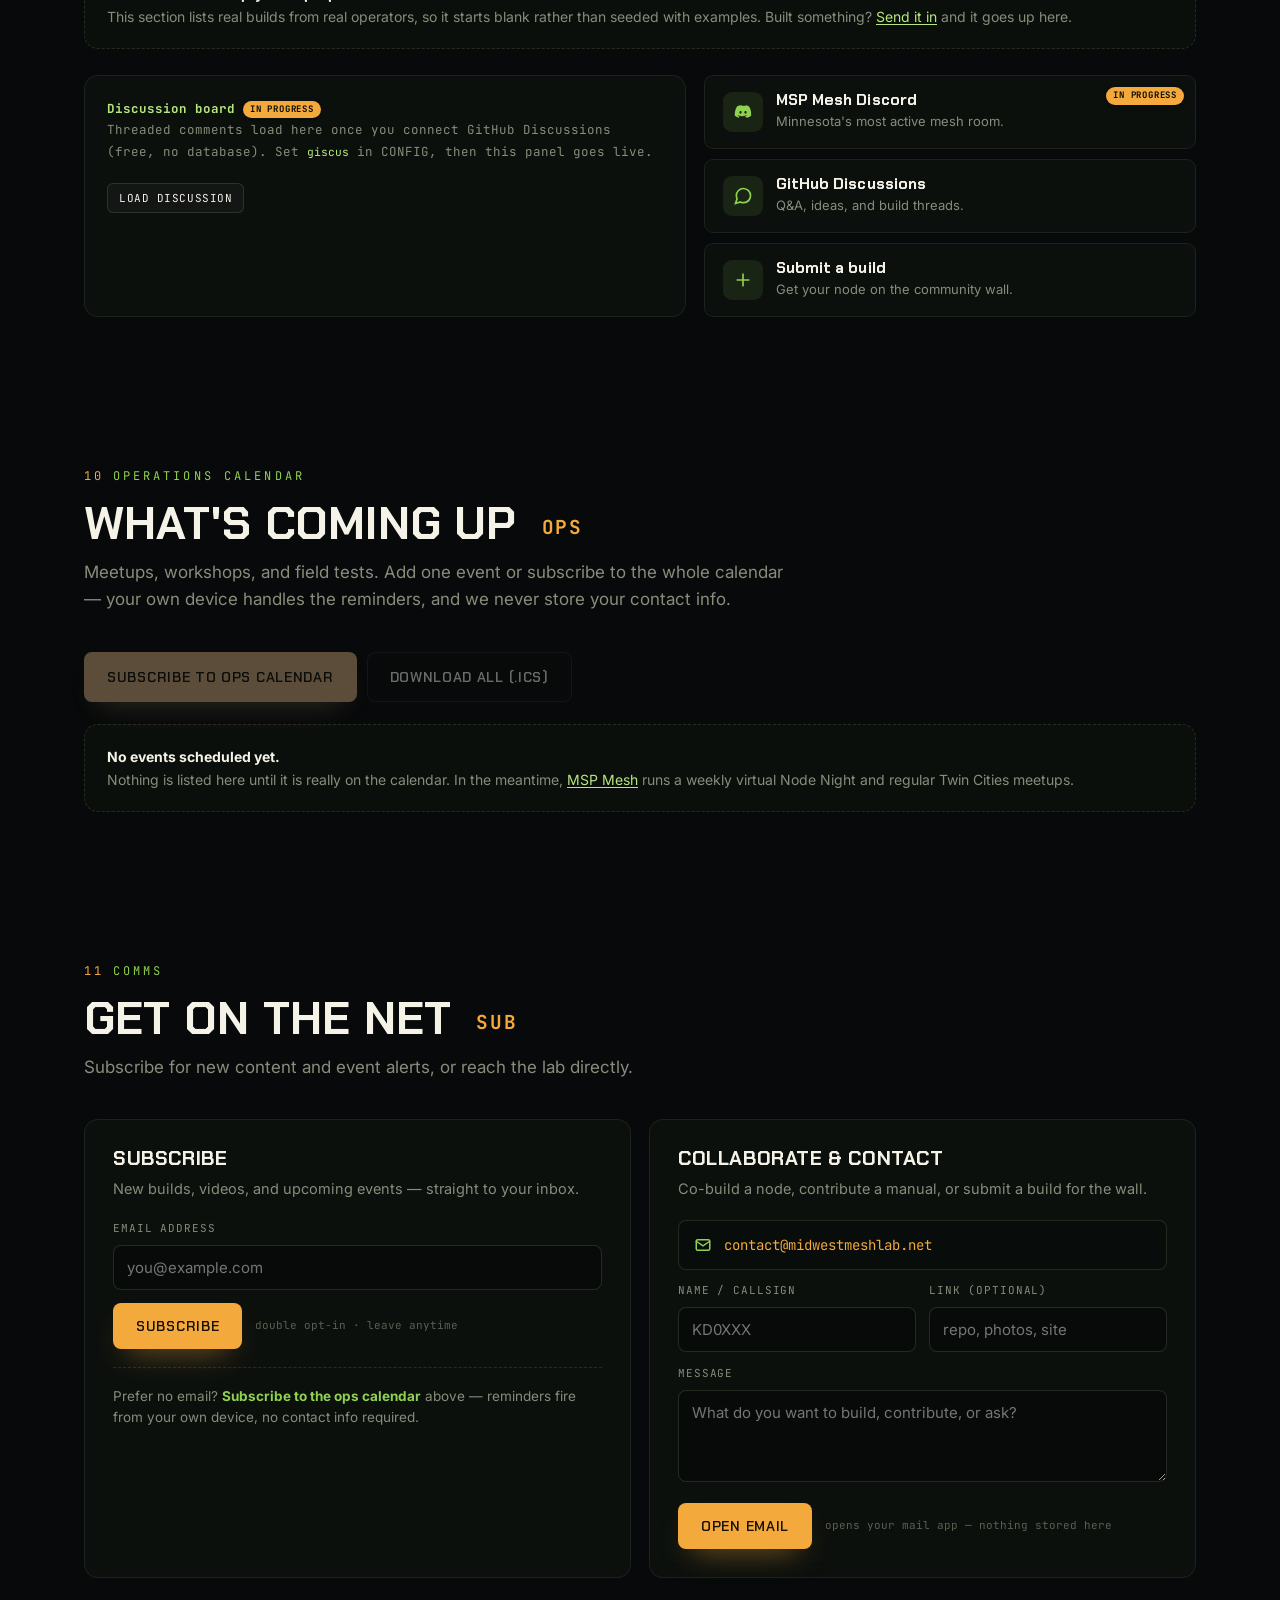
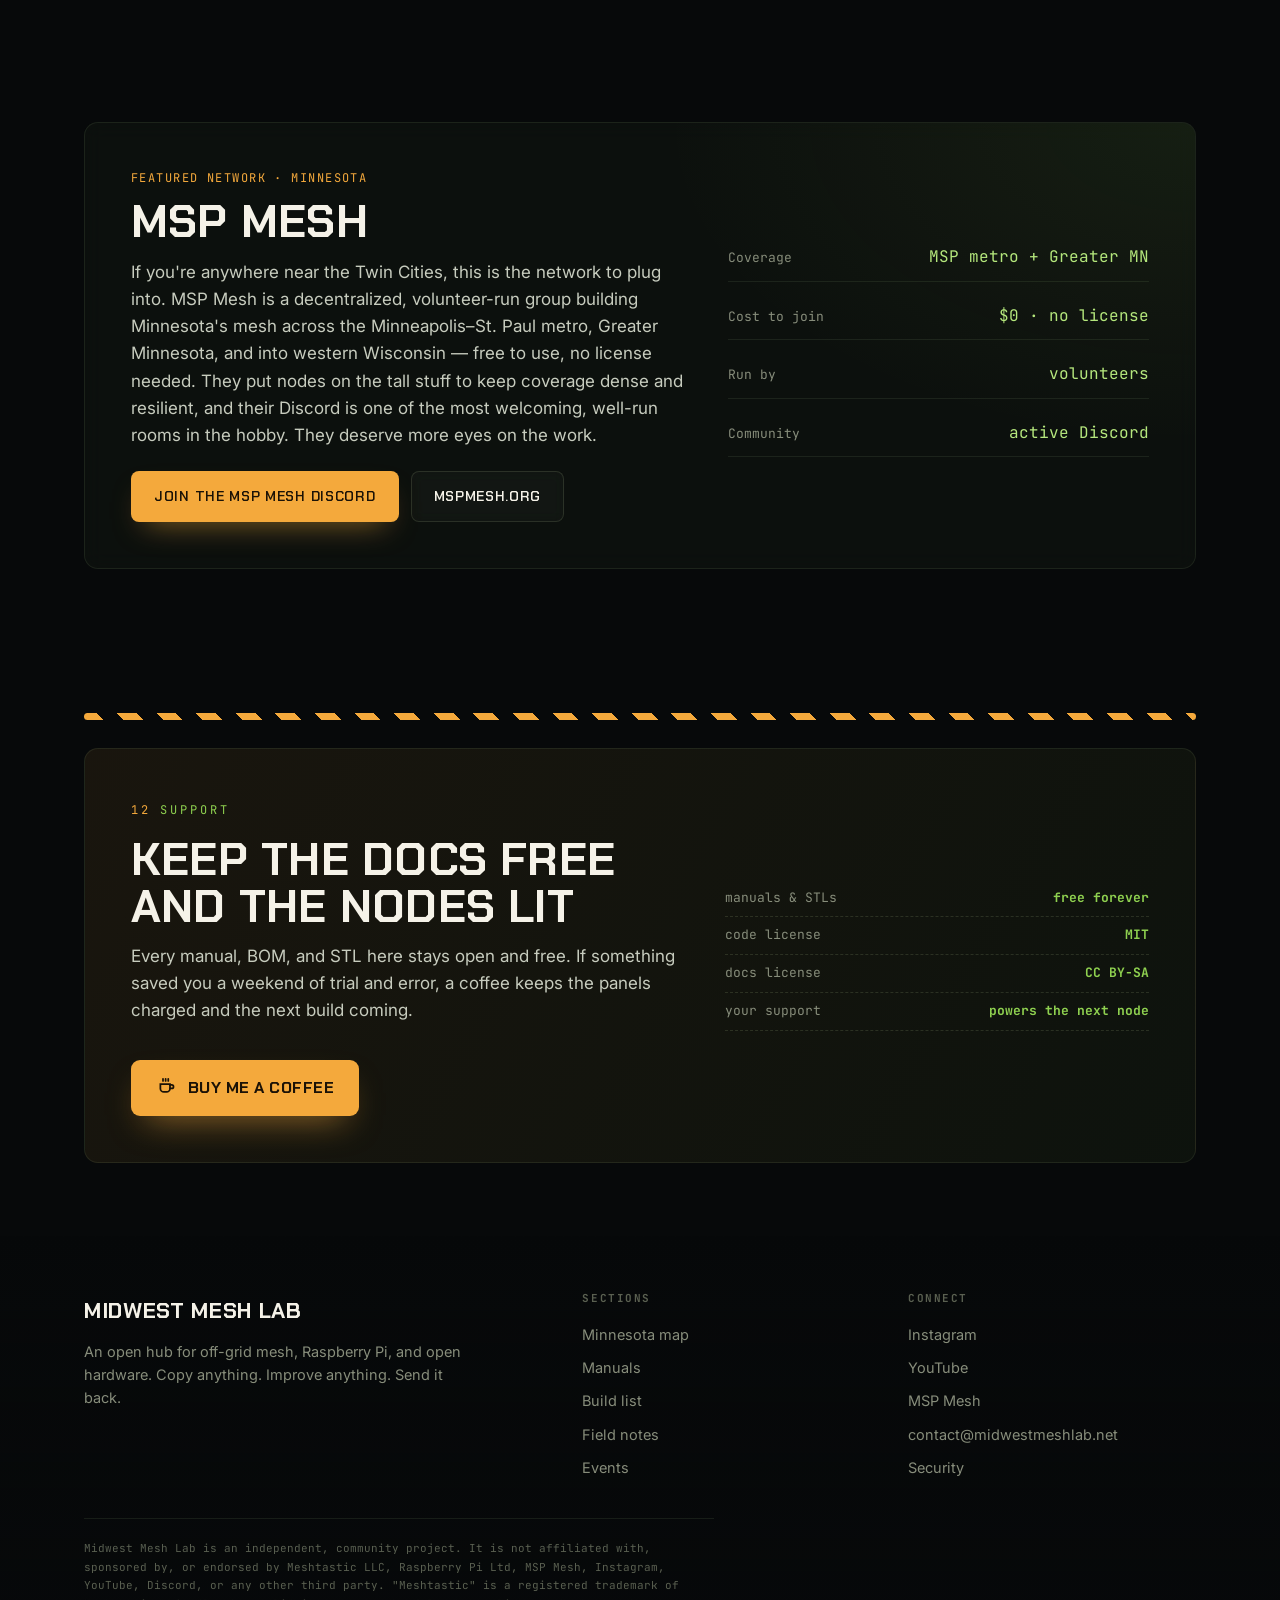
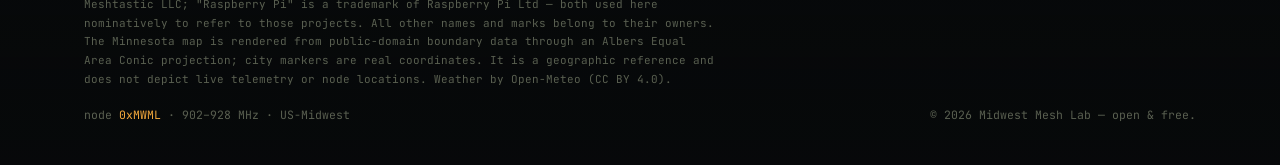
==== commit f75c3661: "Remove fabricated content and add honest empty states Nothing on the site should assert something th" ====
--- a/index.html
+++ b/index.html
@@ -381,6 +381,21 @@
 .disc-placeholder{font-family:var(--mono);font-size:12.5px;color:var(--muted);line-height:1.7}
 .disc-placeholder b{color:var(--green-hi)}
 
+/* --- empty states: shown wherever real data does not exist yet --- */
+.is-empty{display:block!important}
+.empty-state{grid-column:1/-1;margin:0;padding:20px 22px;border:1px dashed var(--line-2);
+  border-radius:var(--r);background:rgba(143,209,80,.03);color:var(--muted);
+  font-size:14px;line-height:1.65;text-align:left}
+.empty-state b{color:var(--ink)}
+.empty-state a{color:var(--green-hi);text-decoration:underline;text-underline-offset:2px}
+.empty-state code{font-family:var(--mono);font-size:12.5px;color:var(--amber)}
+.sig-src{display:inline-block;margin-top:10px;font-family:var(--mono);font-size:11px;
+  color:var(--green-hi);letter-spacing:.03em}
+.sig-src:hover{color:var(--amber)}
+.meta-tbd{font-family:var(--mono);font-size:11.5px;color:var(--faint);font-style:normal}
+.lede-wip{color:var(--amber);font-family:var(--mono);font-size:.88em;letter-spacing:.03em}
+.btn[disabled],.btn[aria-disabled="true"]{opacity:.42;pointer-events:none;filter:grayscale(.55)}
+
 /* --- preview build: in-progress markers (gated by CONFIG.previewMode) --- */
 .row,.card,.post,.disc-link{position:relative}
 .wip{display:inline-block;vertical-align:middle;margin-left:8px;font-family:var(--mono);font-size:9px;
@@ -489,19 +504,19 @@
       <span>AO <b>US-MIDWEST</b></span><span>LICENSE <b>OPEN / FREE</b></span>
     </div>
     <h1>When the towers go quiet, the <span class="hot">mesh</span> keeps talking.</h1>
-    <p class="lede">A field lab for off-grid networks — manuals you can actually follow, build lists with real
-      parts and prices, a live Minnesota node map, field notes, streams, and a wall of community builds.
-      Everything here is free to copy, fork, and improve.</p>
+    <p class="lede">A field lab for off-grid networks — manuals you can actually follow, build lists with
+      real parts and prices, and field notes from the bench. Everything here is free to copy, fork, and
+      improve. This site is early: what is written is written, and what isn&rsquo;t is marked
+      <span class="lede-wip">in&nbsp;progress</span> rather than faked.</p>
     <p class="ig-line">Field media on Instagram → <a id="lnk-ig" href="#" target="_blank" rel="noopener noreferrer me"><span class="js-handle">@midwest_meshlab</span></a></p>
     <div class="hero-cta">
       <a class="btn btn-primary" href="#manuals"><svg viewBox="0 0 24 24" fill="none" stroke="currentColor" stroke-width="2" stroke-linecap="round"><path d="M4 4h11l5 5v11H4z"/><path d="M14 4v5h5M8 13h7M8 17h5"/></svg>Start here</a>
       <a class="btn btn-ghost" href="#map"><svg viewBox="0 0 24 24" fill="none" stroke="currentColor" stroke-width="2" stroke-linecap="round"><path d="M9 3 3 6v15l6-3 6 3 6-3V3l-6 3-6-3z"/><path d="M9 3v15M15 6v15"/></svg>See the map</a>
     </div>
-    <div class="hero-chips">
-      <span class="chip glass"><span class="pin"></span> <b id="chip-nodes">128</b>&nbsp;nodes mapped</span>
-      <span class="chip glass"><span class="pin"></span> <b id="chip-builds">36</b>&nbsp;community builds</span>
-      <span class="chip glass"><span class="pin"></span> <b id="chip-docs">22</b>&nbsp;open manuals</span>
-    </div>
+    <!-- Chips are filled from real data at runtime (see "honest hero chips" in
+         the script). Counts come from what is actually published; the constants
+         are verified facts. Nothing here is hand-typed marketing. -->
+    <div class="hero-chips" id="hero-chips"></div>
     <div class="scrollcue"><span class="ln"></span> SCROLL TO RECON</div>
   </div>
 </section>
@@ -692,8 +707,9 @@
     <div class="section-head reveal">
       <span class="kicker"><span class="n">09</span> COMMUNITY</span>
       <h2>Talk shop, swap nodes, get help <span class="desig">NET</span></h2>
-      <p>Builds from operators across the network — filter, then add yours. Threaded discussion runs on
-        GitHub Discussions (no tracking, you moderate from GitHub).</p>
+      <p>A wall for real builds from real operators — filter, then add yours. It starts empty rather than
+        seeded with examples. Threaded discussion runs on GitHub Discussions (no tracking, moderated from
+        GitHub).</p>
     </div>
 
     <div class="toolbar" id="filters" role="group" aria-label="Filter builds">
@@ -870,11 +886,12 @@
       by Meshtastic LLC, Raspberry Pi Ltd, MSP Mesh, Instagram, YouTube, Discord, or any other third party.
       "Meshtastic" is a registered trademark of Meshtastic LLC; "Raspberry Pi" is a trademark of Raspberry Pi Ltd —
       both used here nominatively to refer to those projects. All other names and marks belong to their owners.
-      Map geometry is a stylized, original rendering from public-domain boundary data and does not depict live
-      telemetry. Weather by Open-Meteo (CC BY 4.0).
+      The Minnesota map is rendered from public-domain boundary data through an Albers Equal Area Conic
+      projection; city markers are real coordinates. It is a geographic reference and does not depict live
+      telemetry or node locations. Weather by Open-Meteo (CC BY 4.0).
     </p>
     <div class="signoff">
-      <span>node <span class="node">0xMWML</span> · 915 MHz · US-Midwest</span>
+      <span>node <span class="node">0xMWML</span> · 902–928 MHz · US-Midwest</span>
       <span>© <span id="year"></span> Midwest Mesh Lab — open &amp; free.</span>
     </div>
   </div>
@@ -914,8 +931,8 @@
    ===================================================================== */
 const STACK = [
   { t:"Manuals", d:"Box to first packet", href:"#manuals", ic:'<path d="M4 4h11l5 5v11H4z"/><path d="M14 4v5h5M8 13h7M8 17h5"/>' },
-  { t:"Build list", d:"Real BOMs & costs", href:"#builds", ic:'<path d="M3 7h18M3 12h18M3 17h12"/>' },
-  { t:"MN map", d:"The network live", href:"#map", ic:'<path d="M9 3 3 6v15l6-3 6 3 6-3V3l-6 3-6-3z"/><path d="M9 3v15M15 6v15"/>' },
+  { t:"Build list", d:"BOMs & real costs", href:"#builds", ic:'<path d="M3 7h18M3 12h18M3 17h12"/>' },
+  { t:"MN map", d:"Accurate state reference", href:"#map", ic:'<path d="M9 3 3 6v15l6-3 6 3 6-3V3l-6 3-6-3z"/><path d="M9 3v15M15 6v15"/>' },
   { t:"Field notes", d:"Bench & field log", href:"#notes", ic:'<path d="M4 4h13v16H4z"/><path d="M8 9h7M8 13h7M8 17h4"/>' },
   { t:"Toolkit", d:"Gear worth owning", href:"#toolkit", ic:'<path d="m14 7 3 3M5 19l9-9 1-4 4-1-1 4-9 9-4 1z"/>' },
   { t:"Community", d:"Talk shop & get help", href:"#community", ic:'<circle cx="12" cy="8" r="3"/><path d="M5 20a7 7 0 0 1 14 0"/>' }
@@ -930,11 +947,14 @@
   { hx:"0x6F", title:"Weatherproof node case (STLs)", desc:"Printable enclosure with gasket channel and antenna gland.", url:"/manuals/weatherproof-case.html", tags:["3D Print","Enclosure"], wip:true }
 ];
 
+/* Builds. parts/cost/time are only filled in for a build whose page exists and
+   carries a real bill of materials \u2014 a planned build shows no numbers, because
+   there is nothing yet to base them on. */
 const BUILDS_REF = [
-  { ct:"Relay", title:"Solar Relay v2", desc:"Always-on repeater for the edge. Survives a cloudy week on a 6W panel.", url:"/builds/solar-relay-v2.html", parts:14, cost:"$68", time:"2h" },
-  { ct:"Gateway", title:"Pi MQTT Gateway", desc:"Raspberry Pi 4 + RAK module bridging your local mesh to the internet.", url:"/builds/pi-mqtt-gateway.html", parts:9, cost:"$120", time:"1h", wip:true },
-  { ct:"Handheld", title:"Pocket Node", desc:"T-Echo loadout for trails and travel. E-ink, GPS, printed clip.", url:"/builds/pocket-node.html", parts:6, cost:"$95", time:"30m", wip:true },
-  { ct:"Go-box", title:"Storm Go-Box", desc:"Pelican-case node with solar and a spare battery for storm season.", url:"/builds/storm-go-box.html", parts:17, cost:"$140", time:"3h", wip:true }
+  { ct:"Relay", title:"Solar Relay v2", desc:"Always-on repeater for the edge, sized to keep running through a cloudy week on a small panel.", url:"/builds/solar-relay-v2.html", parts:14, cost:"$68", time:"2h" },
+  { ct:"Gateway", title:"Pi MQTT Gateway", desc:"Raspberry Pi + LoRa module bridging a local mesh to the wider network over MQTT.", url:"/builds/pi-mqtt-gateway.html", wip:true },
+  { ct:"Handheld", title:"Pocket Node", desc:"A pocketable node for trails and travel \u2014 e-ink, GPS, printed clip.", url:"/builds/pocket-node.html", wip:true },
+  { ct:"Go-box", title:"Storm Go-Box", desc:"A hard-case node with solar and a spare battery, for storm season.", url:"/builds/storm-go-box.html", wip:true }
 ];
 
 const TOOLS = [
@@ -948,50 +968,51 @@
 
 const POSTS = [
   { date:"2026-06-12", title:"Why height beats wattage every time", excerpt:"A 5-meter mast did more for our range than doubling TX power ever could. The math and the field data.", url:"/notes/height-beats-wattage.html" },
-  { date:"2026-05-28", title:"Cloudy-week power budgets that actually hold", excerpt:"How we size panels and batteries so relays don't drop out after three gray days in a row.", url:"/notes/cloudy-week-power.html", wip:true },
-  { date:"2026-05-09", title:"Field notes: 14 km across open prairie", excerpt:"Two nodes, two tripods, one very flat horizon. What we learned about Fresnel zones the hard way.", url:"/notes/prairie-range-test.html", wip:true }
+  { title:"Cloudy-week power budgets", excerpt:"Sizing panels and batteries so a relay keeps running through a run of gray days.", url:"/notes/cloudy-week-power.html", wip:true },
+  { title:"Range testing across open ground", excerpt:"Method for running a line-of-sight hop trial, and what the Fresnel zone actually costs you.", url:"/notes/prairie-range-test.html", wip:true }
 ];
 
+/* Signal — verified, sourced reference facts. Every entry must be checkable
+   against the `src` link. If you cannot source it, it does not go here. */
 const SIGNAL = [
-  { tag:"Firmware", title:"New Meshtastic® release", desc:"Worth reading the changelog before you flash your gateways." },
-  { tag:"Hardware", title:"Cheaper LoRa boards landing", desc:"More sub-$25 options showing up for relay duty." },
-  { tag:"Protocol", title:"MeshCore vs Meshtastic®", desc:"The off-grid space now has two serious LoRa stacks worth knowing." },
-  { tag:"Power", title:"LiFePO4 prices keep dropping", desc:"Makes always-on solar relays easier to justify than ever." }
+  { tag:"Regulatory", title:"US LoRa runs 902\u2013928 MHz", desc:"Meshtastic's US region is 902.0\u2013928.0 MHz \u2014 the 915 MHz ISM band \u2014 at up to 30 dBm with no duty-cycle limit.",
+    src:"https://meshtastic.org/docs/configuration/radio/lora/" },
+  { tag:"Licensing", title:"No amateur licence needed", desc:"Standard Meshtastic operation is unlicensed Part 15 use of the ISM band. A ham licence is not required to run a node.",
+    src:"https://meshtastic.org/docs/overview/radio-settings/" },
+  { tag:"Privacy", title:"You choose whether you're mapped", desc:"Public maps only see you if you use the default channel and switch on \u201cOK to MQTT\u201d. It is opt-in, and it is a flag others choose to respect.",
+    src:"https://github.com/brianshea2/meshmap.net" },
+  { tag:"Local", title:"MSP Mesh covers this region", desc:"An established group for the Twin Cities, Greater Minnesota and western Wisconsin, with a weekly virtual Node Night and regular metro meetups.",
+    src:"https://mspmesh.org/" }
 ];
 
+/* Ticker — short, checkable statements only. No hype, no invented metrics. */
 const TICKER = [
-  "915 MHz is the US ISM band for LoRa",
-  "Height > power for range",
-  "Default channel + 'OK to MQTT' puts you on the public map",
-  "No license required to run a node",
-  "Solar + LiFePO4 = set-and-forget relays",
-  "Twin Cities mesh is growing fast"
+  "US LoRa region: 902\u2013928 MHz, up to 30 dBm",
+  "No licence required for standard Meshtastic use",
+  "Antenna height usually beats transmit power for range",
+  "Public mapping is opt-in: default channel + \u201cOK to MQTT\u201d",
+  "LoRa trades data rate for range and battery life",
+  "A clear Fresnel zone matters more than a louder radio"
 ];
 
-const IG_POSTS = [
-  { img:null, cap:"Solar relay deploy" }, { img:null, cap:"14 km range test" },
-  { img:null, cap:"Pi gateway build" },  { img:null, cap:"Storm go-box" },
-  { img:null, cap:"Antenna day" },       { img:null, cap:"Node case prints" },
-  { img:null, cap:"Field SITREP" },      { img:null, cap:"On the mesh" }
-];
-
-const BUILDS = [
-  { id:"0x7A3F", title:"Prairie Relay", type:"relay", hw:"Heltec V3 · 18650 · 6W solar", loc:"Cedar Rapids, IA", by:"@kd0grain", img:null },
-  { id:"0x1C09", title:"Basement Gateway", type:"gateway", hw:"Raspberry Pi 4 · RAK WisBlock", loc:"Madison, WI", by:"@mesh_marv", img:null },
-  { id:"0xB17E", title:"Trail Pocket Node", type:"handheld", hw:"LilyGO T-Echo · printed mount", loc:"Ozarks, MO", by:"@switchback", img:null },
-  { id:"0x4D2A", title:"Rooftop Beacon", type:"relay", hw:"RAK19007 · 5.8 dBi antenna", loc:"Minneapolis, MN", by:"@triple_decker", img:null },
-  { id:"0x9F11", title:"Pi Weather Mesh", type:"sensor", hw:"Pi Zero 2 W · BME280", loc:"Lincoln, NE", by:"@plainswx", img:null },
-  { id:"0x33C4", title:"Storm Go-Box", type:"gateway", hw:"T-Beam · solar · Pelican case", loc:"Tornado Alley", by:"@stormchase", img:null },
-  { id:"0x58D7", title:"Lake House Relay", type:"relay", hw:"RAK4631 · LiFePO4 · 10W panel", loc:"Lake of the Woods", by:"@dockside", img:null },
-  { id:"0xE2A1", title:"Soil Sensor Node", type:"sensor", hw:"Heltec V3 · capacitive probe", loc:"Iowa City, IA", by:"@rowcrop", img:null }
-];
-
-const EVENTS = [
-  { title:"Twin Cities Mesh Meetup", start:"2026-07-09T18:30:00", end:"2026-07-09T20:30:00", loc:"Minneapolis, MN", desc:"Build night + network planning. New operators welcome." },
-  { title:"Solar Node Workshop", start:"2026-07-19T13:00:00", end:"2026-07-19T16:00:00", loc:"Midwest Mesh Lab", desc:"Hands-on: power budget, panel sizing, weatherproofing." },
-  { title:"Range Test — Open Fields", start:"2026-08-02T10:00:00", end:"2026-08-02T14:00:00", loc:"Greater MN", desc:"Line-of-sight hop trials. Bring a node and a tripod." },
-  { title:"Live Build Stream", start:"2026-08-14T19:00:00", end:"2026-08-14T20:30:00", loc:"YouTube / @midwest_meshlab", desc:"Pi MQTT gateway, start to finish, live Q&A." }
-];
+/* Instagram tiles. EMPTY until real posts with real images exist.
+   { img:"/media/ig/your-photo.jpg", cap:"What it shows", url:"https://instagram.com/p/..." } */
+const IG_POSTS = [];
+
+/* Community build wall. EMPTY ON PURPOSE — these must be real builds
+   submitted by real operators. Never seed this with invented nodes.
+   { id:"!a1b2c3d4", title:"Name", type:"relay", hw:"board \u00b7 power \u00b7 antenna",
+     loc:"City, ST", by:"@handle", img:null } */
+const BUILDS = [];
+
+/* Events. EMPTY ON PURPOSE — the four events previously listed here were
+   invented. Add only real, scheduled events, and keep events.ics in sync
+   (the .ics is what people's calendars subscribe to).
+   { title:"...", start:"2026-09-10T18:30:00", end:"2026-09-10T20:30:00",
+     loc:"Venue, City, ST", desc:"One line." }
+   For MSP Mesh's own Node Night / meetups, link to mspmesh.org rather than
+   re-publishing their schedule here. */
+const EVENTS = [];
 
 /* =====================================================================
    Minnesota map — REAL geography, not decoration.
@@ -1078,9 +1099,29 @@
 })();
 
 /* count-up chips */
-(function(){const set=(id,n)=>{const e=$(id);if(!e)return;if(reduce){e.textContent=n;return;}
-  let v=0;const step=Math.max(1,Math.round(n/40));const t=setInterval(()=>{v+=step;if(v>=n){v=n;clearInterval(t);}e.textContent=v;},22);};
-  set('#chip-nodes',128); set('#chip-builds',36); set('#chip-docs',22);
+/* honest hero chips — derived from real data, never hand-typed.
+   A count only appears once it is real; until then the chip states a
+   verified fact instead of a number the site cannot back up. */
+(function(){
+  const box=$('#hero-chips'); if(!box) return;
+  const live=a=>a.filter(x=>!x.wip).length;          // only pages that actually exist
+  const guides=live(MANUALS)+live(BUILDS_REF)+live(POSTS);
+  const chips=[];
+  if(guides)          chips.push({n:guides, t:'guides published'});
+  if(BUILDS.length)   chips.push({n:BUILDS.length, t:'community builds'});
+  if(MN_NODES.length) chips.push({n:MN_NODES.length, t:'nodes on the map'});
+  chips.push({t:'902–928 MHz · no licence needed'});
+  chips.push({t:'open source · free to fork'});
+  box.innerHTML=chips.slice(0,3).map(c=>
+    '<span class="chip glass"><span class="pin"></span> '+
+    (c.n!=null?'<b data-n="'+c.n+'">0</b>&nbsp;':'')+esc(c.t)+'</span>').join('');
+  /* count up only the derived numbers */
+  $$('#hero-chips b[data-n]').forEach(e=>{
+    const n=+e.dataset.n;
+    if(reduce){e.textContent=n;return;}
+    let v=0;const step=Math.max(1,Math.round(n/40));
+    const t=setInterval(()=>{v+=step;if(v>=n){v=n;clearInterval(t);}e.textContent=v;},22);
+  });
 })();
 
 /* renderers */
@@ -1094,31 +1135,53 @@
 
 (function(){const g=$('#builds-cards');if(g)g.innerHTML=BUILDS_REF.map(b=>`
   <a class="card glass" href="${esc(b.url)}">${wipAbs(b.wip)}<span class="ct">${esc(b.ct)}</span><h3>${esc(b.title)}</h3><p>${esc(b.desc)}</p>
-    <div class="meta"><span><b>${b.parts}</b> parts</span><span>~<b>${esc(b.cost)}</b></span><span><b>${esc(b.time)}</b> build</span></div>
-    <span class="go">open build →</span></a>`).join('');})();
+    ${(b.parts||b.cost||b.time)?`<div class="meta">${b.parts?`<span><b>${b.parts}</b> parts</span>`:''}${b.cost?`<span>~<b>${esc(b.cost)}</b></span>`:''}${b.time?`<span><b>${esc(b.time)}</b> build</span>`:''}</div>`:`<div class="meta"><span class="meta-tbd">BOM &amp; costs once it&rsquo;s built</span></div>`}
+    <span class="go">${b.wip?'planned':'open build'} →</span></a>`).join('');})();
 
 (function(){const g=$('#tools-grid');if(g)g.innerHTML=TOOLS.map(t=>`
   <div class="tool glass"><span class="ti">${stackIc(t.ic)}</span><div><h3>${esc(t.title)}</h3><p>${esc(t.desc)}</p></div></div>`).join('');})();
 
-(function(){const g=$('#posts-grid');if(!g)return;const f=d=>new Date(d).toLocaleDateString('en-US',{month:'short',day:'numeric',year:'numeric'});
+(function(){const g=$('#posts-grid');if(!g)return;
+  const f=d=>d?new Date(d).toLocaleDateString('en-US',{month:'short',day:'numeric',year:'numeric'}):'Not yet published';
   g.innerHTML=POSTS.map(p=>`<a class="post glass" href="${esc(p.url)}">${wipAbs(p.wip)}
     <div class="ph"><svg viewBox="0 0 24 24" fill="none" stroke="#8FD150" stroke-width="1.3"><path d="M4 4h13v16H4z"/><path d="M8 9h7M8 13h7M8 17h4"/></svg></div>
-    <div class="pin"><span class="dt">${f(p.date)}</span><h3>${esc(p.title)}</h3><p>${esc(p.excerpt)}</p><span class="more">read →</span></div></a>`).join('');})();
-
+    <div class="pin"><span class="dt">${f(p.date)}</span><h3>${esc(p.title)}</h3><p>${esc(p.excerpt)}</p><span class="more">${p.wip?'planned':'read'} →</span></div></a>`).join('');})();
+
+/* Signal cards carry a source link — every claim must be checkable. */
 (function(){const g=$('#signal-grid');if(g)g.innerHTML=SIGNAL.map(s=>`
-  <div class="sig glass"><span class="st">${esc(s.tag)}</span><h3>${esc(s.title)}</h3><p>${esc(s.desc)}</p></div>`).join('');
+  <div class="sig glass"><span class="st">${esc(s.tag)}</span><h3>${esc(s.title)}</h3><p>${esc(s.desc)}</p>
+    ${s.src?`<a class="sig-src" href="${esc(s.src)}" target="_blank" rel="noopener noreferrer">source →</a>`:''}</div>`).join('');
   const tk=$('#ticker-track');if(tk){const one=TICKER.map(t=>`<span>${esc(t)}</span>`).join('');tk.innerHTML=one+one;}})();
 
 const igPh='<div class="ph"><svg viewBox="0 0 24 24" fill="none" stroke="currentColor" stroke-width="1.4"><rect x="3" y="3" width="18" height="18" rx="4"/><circle cx="12" cy="12" r="4"/><circle cx="17" cy="7" r="1.2" fill="currentColor"/></svg>POST</div>';
-(function(){const g=$('#iggrid');if(g)g.innerHTML=IG_POSTS.map(p=>`
-  <a class="igt" href="${esc(C.instagram)}" target="_blank" rel="noopener noreferrer me" aria-label="${esc(p.cap)} on Instagram">
-    ${p.img?`<img src="${esc(p.img)}" alt="${esc(p.cap)}">`:igPh}<span class="cap">${esc(p.cap)}</span></a>`).join('');})();
+(function(){const g=$('#iggrid');if(!g)return;
+  if(!IG_POSTS.length){
+    g.classList.add('is-empty');
+    g.innerHTML=`<p class="empty-state">No field media posted here yet. Follow
+      <a href="${esc(C.instagram)}" target="_blank" rel="noopener noreferrer me">${esc(C.instagramHandle)}</a>
+      \u2014 tiles appear once real photos are added to <code>IG_POSTS</code>.</p>`;
+    return;
+  }
+  g.innerHTML=IG_POSTS.map(p=>`
+  <a class="igt" href="${esc(p.url||C.instagram)}" target="_blank" rel="noopener noreferrer me" aria-label="${esc(p.cap)} on Instagram">
+    ${p.img?`<img src="${esc(p.img)}" alt="${esc(p.cap)}" loading="lazy">`:igPh}<span class="cap">${esc(p.cap)}</span></a>`).join('');})();
 
 const nodeGlyph='<svg viewBox="0 0 24 24" fill="none" stroke="#5A6051" stroke-width="1.4"><rect x="9" y="9" width="6" height="6"/><circle cx="12" cy="12" r="8"/><circle cx="12" cy="12" r="11.2"/></svg>';
 function renderBuilds(f){const g=$('#gallery');if(!g)return;
-  g.innerHTML=BUILDS.filter(b=>f==='all'||b.type===f).map(b=>`
+  const rows=BUILDS.filter(b=>f==='all'||b.type===f);
+  if(!rows.length){
+    g.classList.add('is-empty');
+    g.innerHTML=BUILDS.length
+      ? `<p class="empty-state">No builds of this type yet. <button class="btn-mini js-showall" type="button">Show all</button></p>`
+      : `<p class="empty-state"><b>The build wall is empty \u2014 on purpose.</b><br>
+          This section lists real builds from real operators, so it starts blank rather than
+          seeded with examples. Built something? <a href="#contact">Send it in</a> and it goes up here.</p>`;
+    return;
+  }
+  g.classList.remove('is-empty');
+  g.innerHTML=rows.map(b=>`
   <article class="build glass" data-type="${esc(b.type)}"><div class="thumb">
-    ${b.img?`<img src="${esc(b.img)}" alt="${esc(b.title)}">`:nodeGlyph}
+    ${b.img?`<img src="${esc(b.img)}" alt="${esc(b.title)}" loading="lazy">`:nodeGlyph}
     <span class="loc">${esc(b.loc)}</span><span class="nid">${esc(b.id)}</span></div>
     <div class="bi"><h3>${esc(b.title)}</h3><div class="hw">${esc(b.hw)}</div><div class="by">build by <b>${esc(b.by)}</b></div></div></article>`).join('');}
 renderBuilds('all');
@@ -1152,7 +1215,21 @@
   a.href=URL.createObjectURL(b);a.download=name;document.body.appendChild(a);a.click();a.remove();setTimeout(()=>URL.revokeObjectURL(a.href),1500);}
 function gcal(ev){const p=new URLSearchParams({action:'TEMPLATE',text:ev.title,dates:icsDate(ev.start)+'/'+icsDate(ev.end||ev.start),location:ev.loc||'',details:ev.desc||''});return'https://calendar.google.com/calendar/render?'+p;}
 function fmtT(d){let h=d.getHours();const ap=h>=12?'PM':'AM';h=h%12||12;return h+':'+pad(d.getMinutes())+' '+ap;}
-(function(){const w=$('#events-list');if(!w)return;const s=[...EVENTS].sort((a,b)=>new Date(a.start)-new Date(b.start));
+(function(){const w=$('#events-list');if(!w)return;
+  /* only future events, soonest first — a past date is never "upcoming" */
+  const now=Date.now();
+  const s=[...EVENTS].filter(ev=>new Date(ev.end||ev.start).getTime()>=now)
+                     .sort((a,b)=>new Date(a.start)-new Date(b.start));
+  if(!s.length){
+    w.classList.add('is-empty');
+    w.innerHTML=`<p class="empty-state"><b>No events scheduled yet.</b><br>
+      Nothing is listed here until it is really on the calendar. In the meantime,
+      <a href="${esc(C.mspMeshSite)}" target="_blank" rel="noopener">MSP Mesh</a> runs a weekly
+      virtual Node Night and regular Twin Cities meetups.</p>`;
+    const dl=$('#dl-all-ics'); if(dl) dl.disabled=true;
+    const sc=$('#subscribe-cal'); if(sc) sc.setAttribute('aria-disabled','true');
+    return;
+  }
   w.innerHTML=s.map((ev,i)=>{const d=new Date(ev.start);return`<article class="event glass">
     <div class="date"><div class="mo">${MO[d.getMonth()]}</div><div class="dy">${d.getDate()}</div></div>
     <div class="ei"><h3>${esc(ev.title)}</h3><div class="when">${DOW[d.getDay()]} · ${fmtT(d)} · ${esc(ev.loc||'')}</div><p>${esc(ev.desc||'')}</p></div>
@@ -1160,7 +1237,11 @@
       <button class="btn-mini js-ics" data-i="${i}" type="button">.ics</button></div></article>`;}).join('');
   w.addEventListener('click',e=>{const b=e.target.closest('.js-ics');if(!b)return;const ev=s[+b.dataset.i];
     dlICS([ev],ev.title.replace(/\s+/g,'-').toLowerCase()+'.ics');toast('Event downloaded — your calendar will remind you.');});})();
-const dla=$('#dl-all-ics');if(dla)dla.addEventListener('click',()=>{dlICS(EVENTS,'midwest-mesh-lab-ops.ics');toast('Full ops calendar downloaded.');});
+const dla=$('#dl-all-ics');if(dla)dla.addEventListener('click',()=>{
+  if(!EVENTS.length){toast('No events on the calendar yet.');return;}
+  dlICS(EVENTS,'midwest-mesh-lab-ops.ics');toast('Full ops calendar downloaded.');});
+const scal=$('#subscribe-cal');if(scal)scal.addEventListener('click',e=>{
+  if(!EVENTS.length){e.preventDefault();toast('No events on the calendar yet.');}});
 
 /* forms */
 if(sf)sf.addEventListener('submit',()=>toast('Confirm in the new tab to get content + event alerts.'));
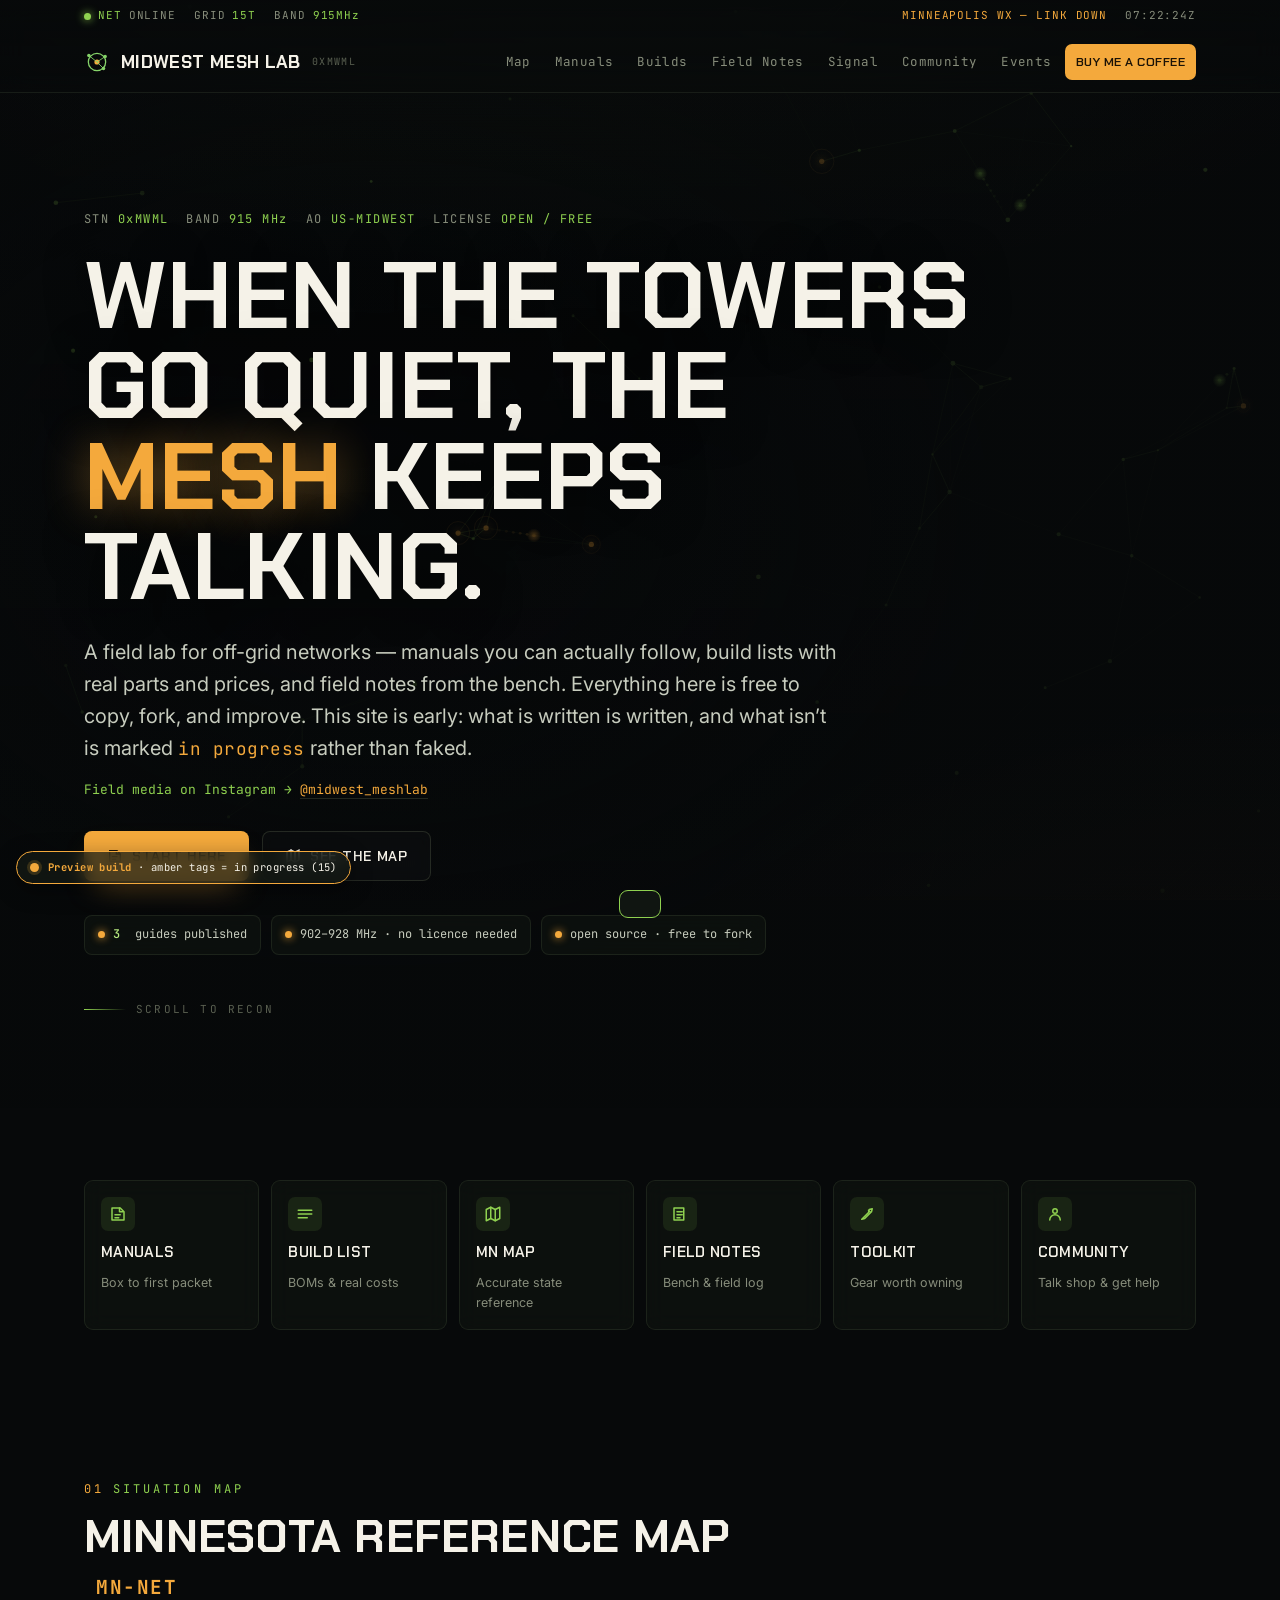
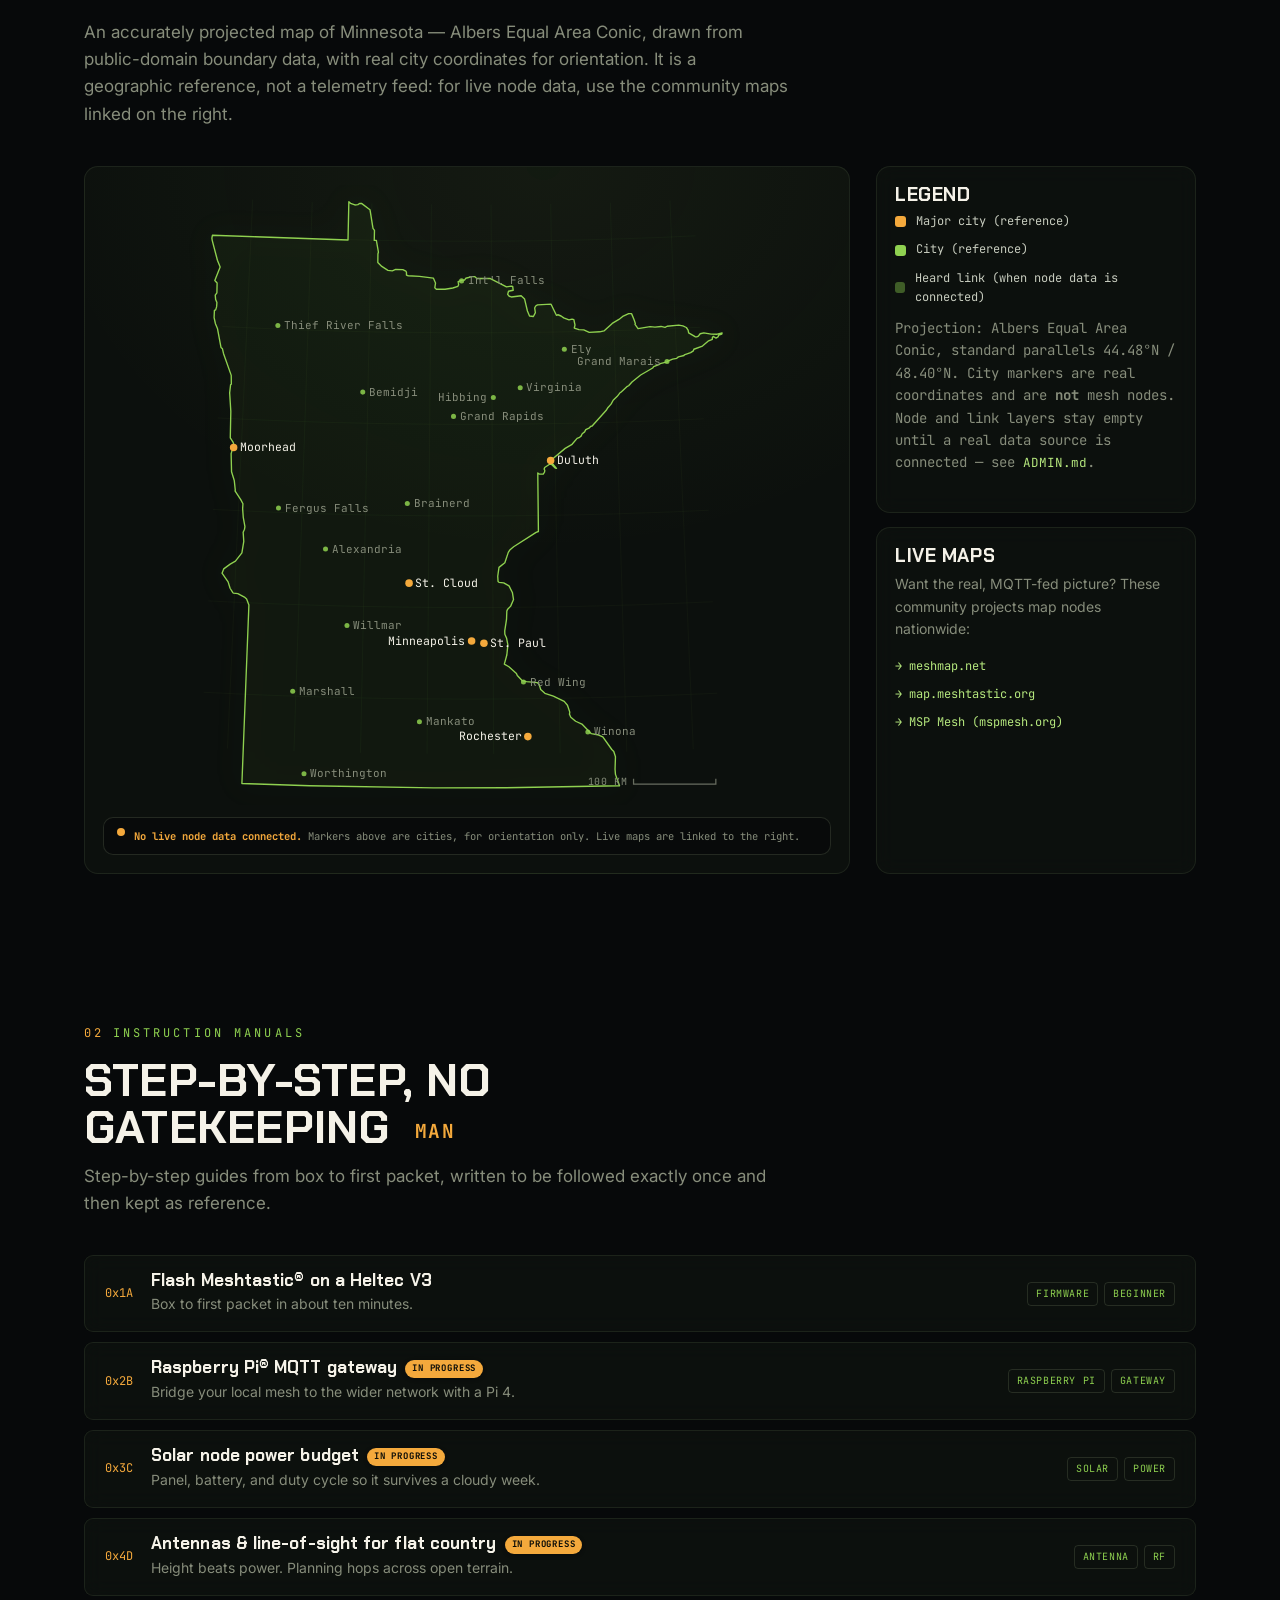
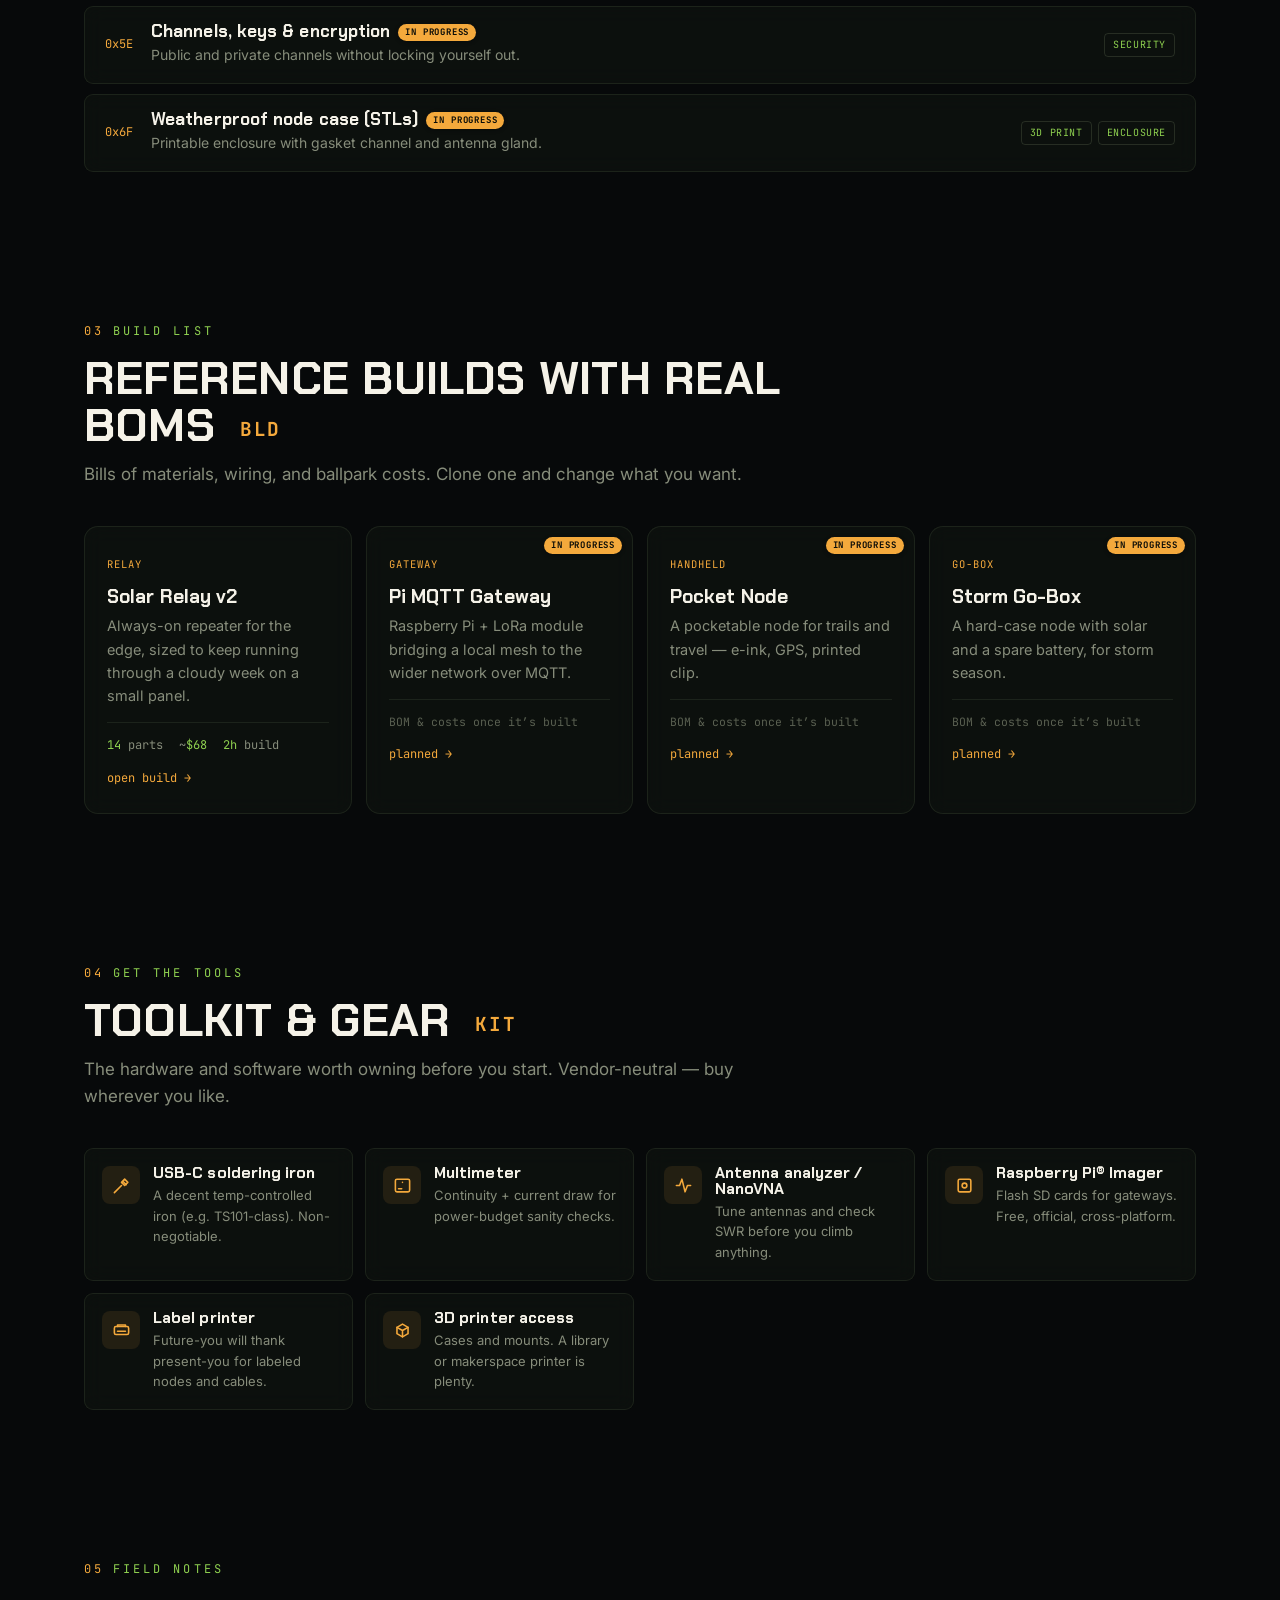
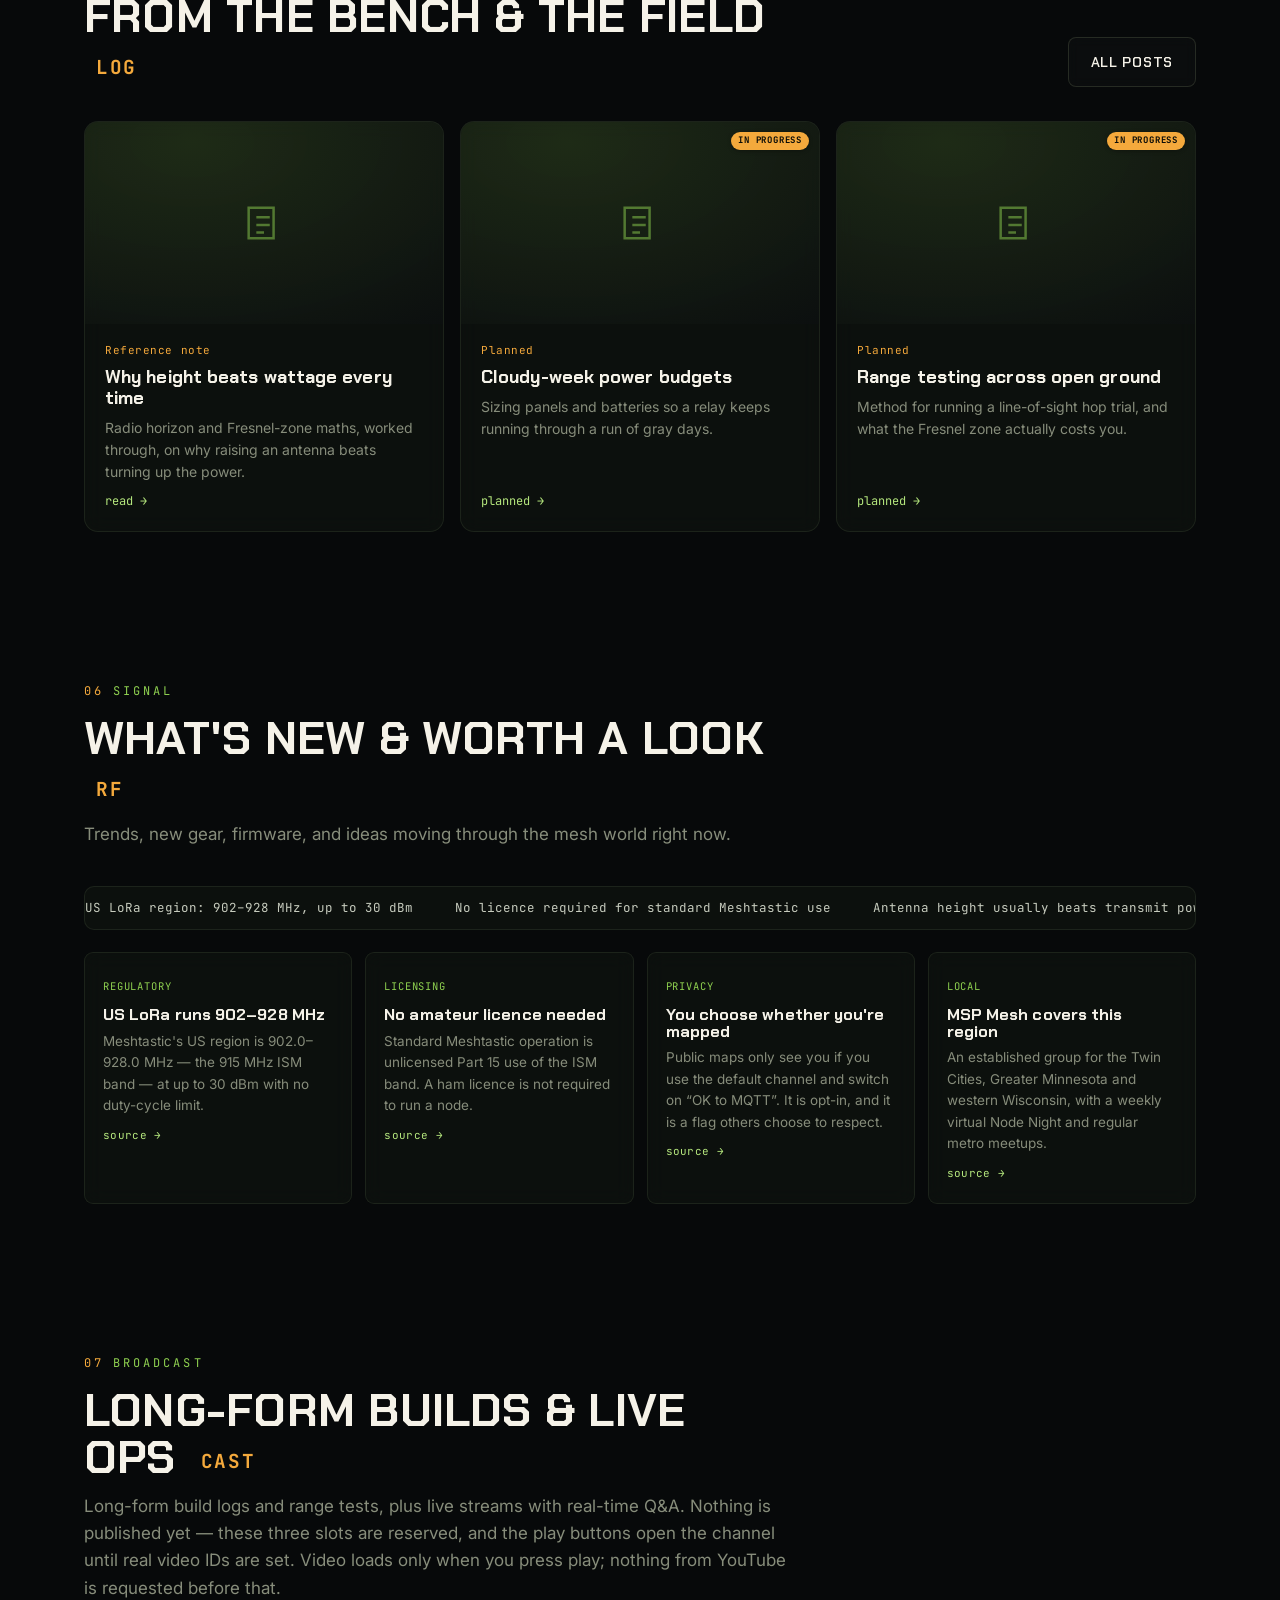
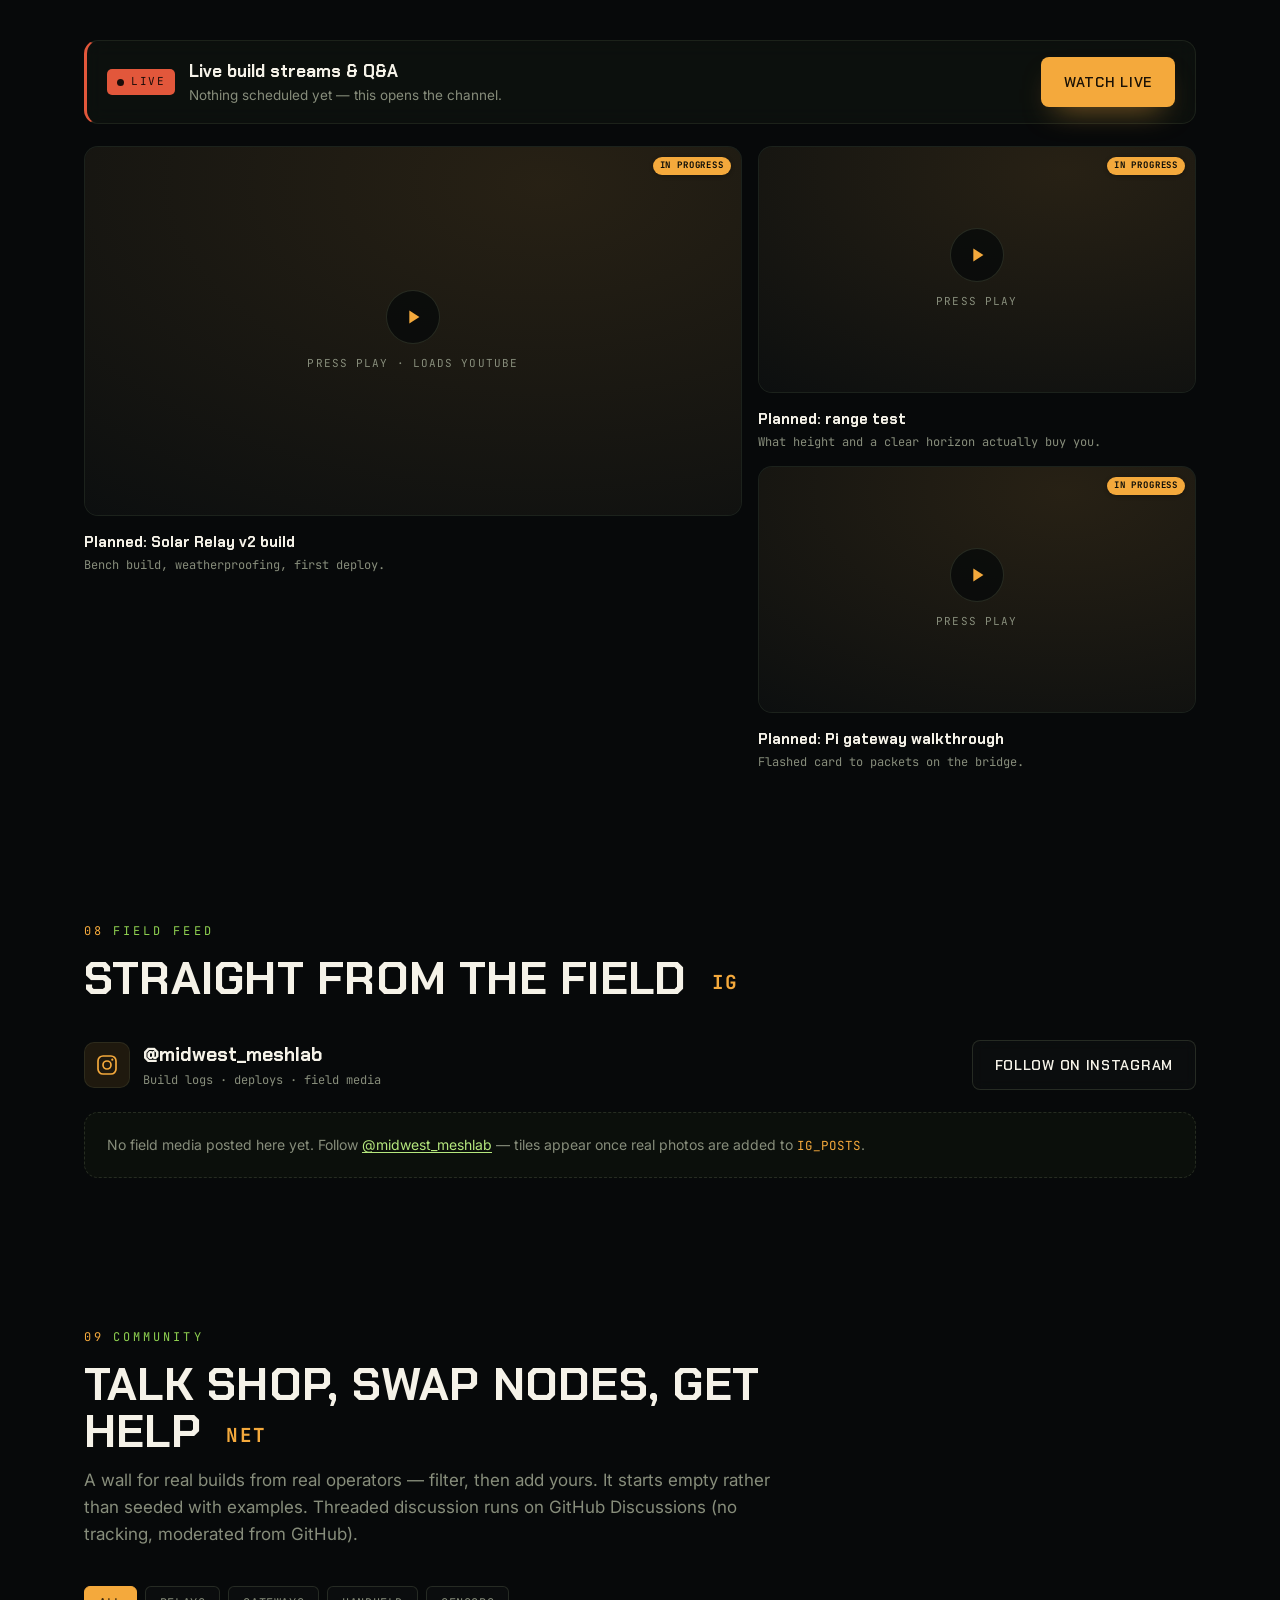
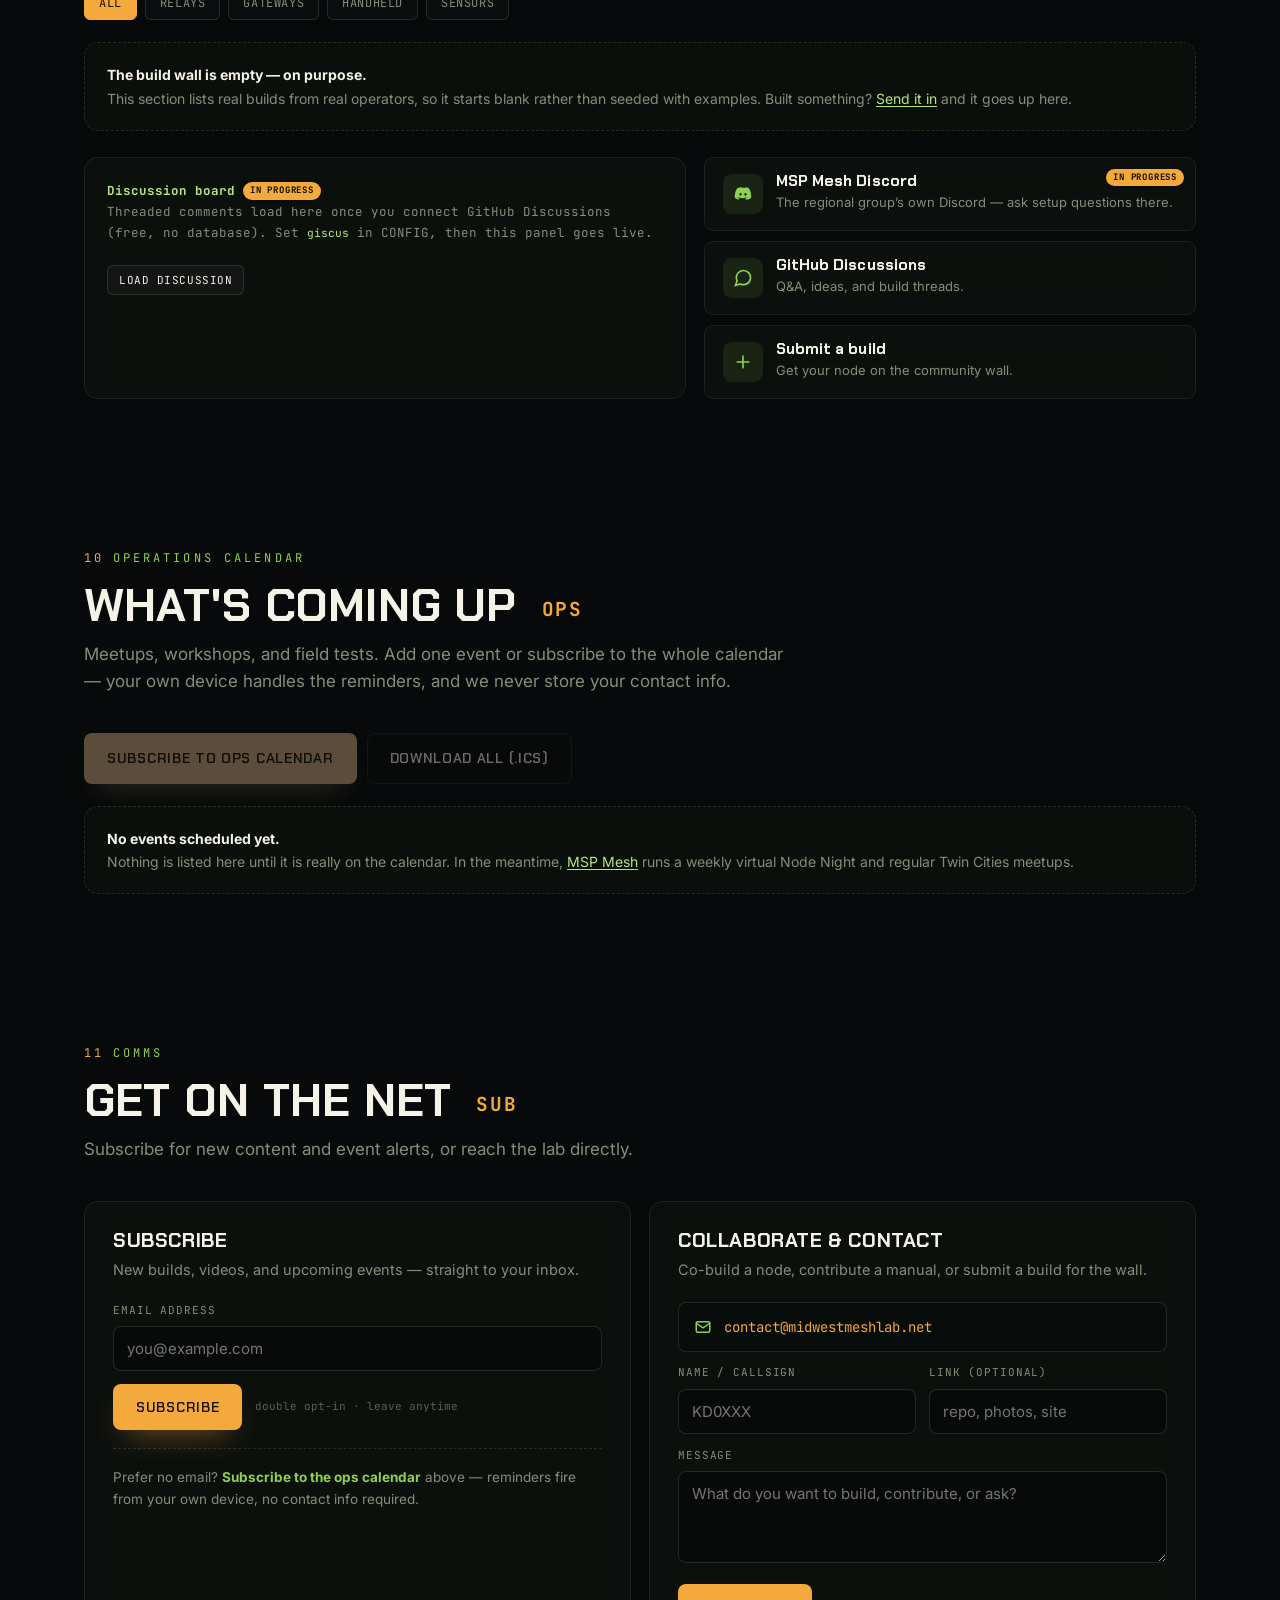
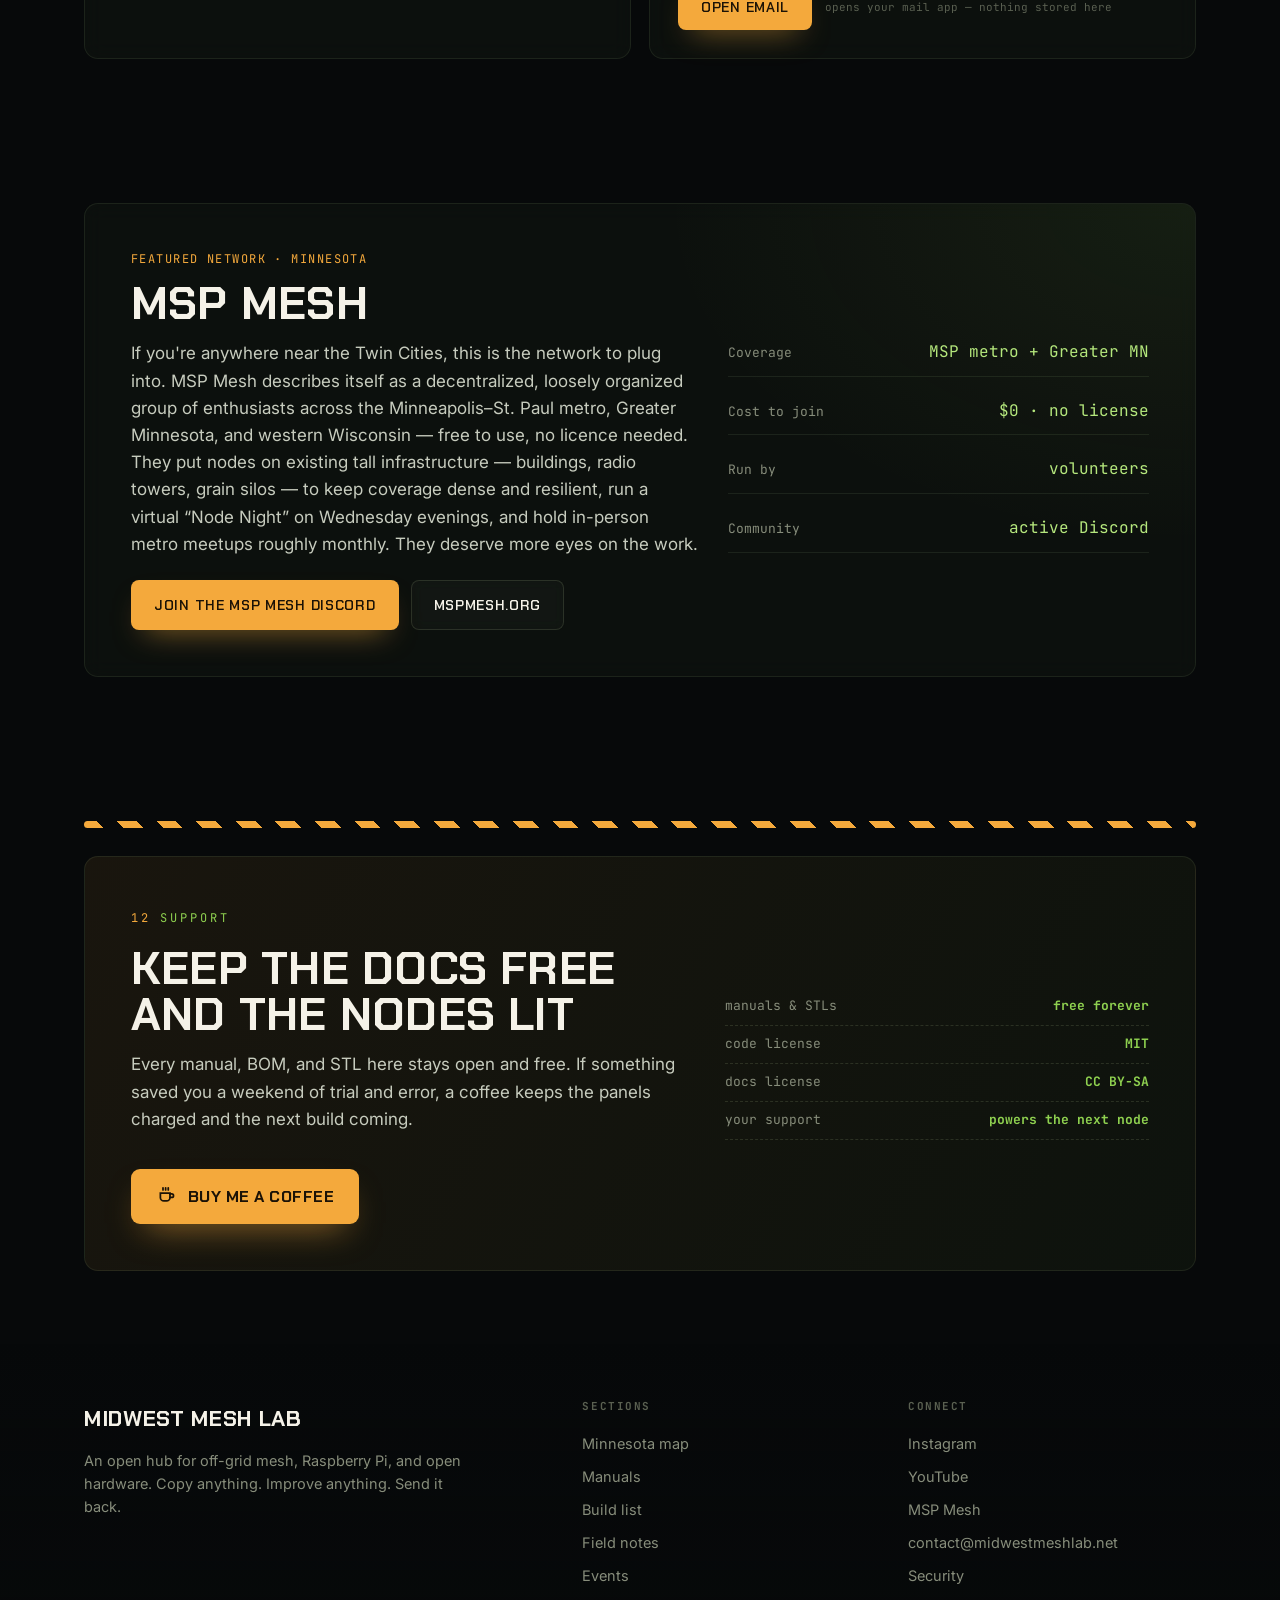
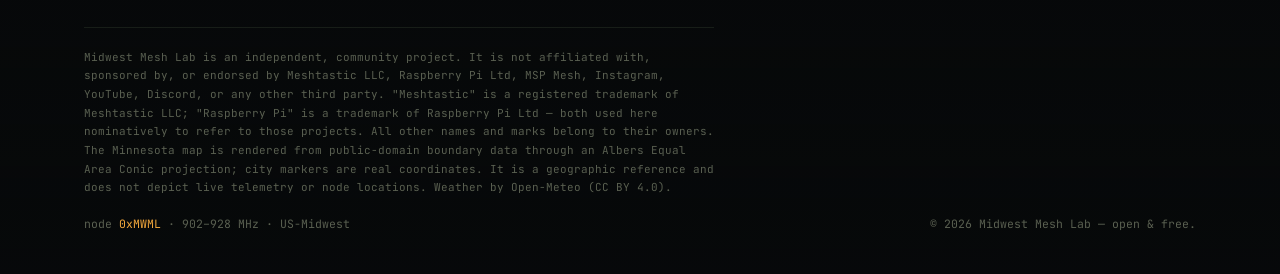
==== commit 415cf628: "Replace fabricated field experience with sourced technical content The site claimed first-hand testi" ====
--- a/index.html
+++ b/index.html
@@ -4,11 +4,11 @@
 <meta charset="UTF-8" />
 <meta name="viewport" content="width=device-width, initial-scale=1.0" />
 <title>Midwest Mesh Lab — Off-grid mesh, Pi &amp; open hardware</title>
-<meta name="description" content="A field lab for off-grid mesh networking, Raspberry Pi, and open hardware. Manuals, build lists, a Minnesota mesh map, field notes, live streams, events, and a community of operators across the Midwest." />
+<meta name="description" content="A field lab for off-grid mesh networking, Raspberry Pi, and open hardware — step-by-step manuals, build lists with real parts and prices, an accurately projected Minnesota map, and field notes. Midwest-based, open, and free to copy." />
 <meta name="theme-color" content="#07090A" />
 <meta name="referrer" content="strict-origin-when-cross-origin" />
 <meta property="og:title" content="Midwest Mesh Lab" />
-<meta property="og:description" content="Off-grid mesh, Raspberry Pi & open hardware. Manuals, builds, a Minnesota mesh map, field notes, streams, and events." />
+<meta property="og:description" content="Off-grid mesh, Raspberry Pi &amp; open hardware. Manuals, builds with real BOMs, an accurately projected Minnesota map, and field notes." />
 <meta property="og:type" content="website" />
 <meta property="og:url" content="https://midwestmeshlab.net" />
 <meta property="og:image" content="https://midwestmeshlab.net/media/og-card.png" />
@@ -592,7 +592,7 @@
     <div class="section-head reveal">
       <span class="kicker"><span class="n">02</span> INSTRUCTION MANUALS</span>
       <h2>Step-by-step, no gatekeeping <span class="desig">MAN</span></h2>
-      <p>Field-tested guides from box to first packet. Each links to a page you host in <code>/manuals/</code>.</p>
+      <p>Step-by-step guides from box to first packet, written to be followed exactly once and then kept as reference.</p>
     </div>
     <div class="list" id="manuals-list"></div>
   </div>
@@ -655,11 +655,13 @@
     <div class="section-head reveal">
       <span class="kicker"><span class="n">07</span> BROADCAST</span>
       <h2>Long-form builds &amp; live ops <span class="desig">CAST</span></h2>
-      <p>Full build logs and range tests, plus live streams with real-time Q&amp;A. Video loads only when you press play.</p>
+      <p>Long-form build logs and range tests, plus live streams with real-time Q&amp;A. Nothing is published
+        yet &mdash; these three slots are reserved, and the play buttons open the channel until real video IDs
+        are set. Video loads only when you press play; nothing from YouTube is requested before that.</p>
     </div>
     <div class="live-banner glass reveal">
       <span class="live-tag"><span class="b"></span>LIVE</span>
-      <span class="lt"><b>Live build streams &amp; Q&amp;A</b><span>Tap in when the light's on. Otherwise catch the replay.</span></span>
+      <span class="lt"><b>Live build streams &amp; Q&amp;A</b><span>Nothing scheduled yet &mdash; this opens the channel.</span></span>
       <a class="btn btn-primary" id="lnk-live" href="#" target="_blank" rel="noopener">Watch live</a>
     </div>
     <div class="videos">
@@ -667,17 +669,17 @@
         <div class="embed" data-video-id="SET_VIDEO_ID" data-title="Solar Relay v2 build log">
           <div class="ph"><span class="play"><svg viewBox="0 0 24 24" fill="currentColor"><path d="M8 5v14l11-7z"/></svg></span><small>PRESS PLAY · LOADS YOUTUBE</small></div>
         </div>
-        <div class="vcap"><b>Solar Relay v2 — full build</b>Bench build, weatherproofing, first deploy.</div>
+        <div class="vcap"><b>Planned: Solar Relay v2 build</b>Bench build, weatherproofing, first deploy.</div>
       </div>
       <div class="vcol reveal">
-        <div class="embed" data-video-id="SET_VIDEO_ID" data-title="14 km range test">
+        <div class="embed" data-video-id="SET_VIDEO_ID" data-title="Range test">
           <div class="ph"><span class="play"><svg viewBox="0 0 24 24" fill="currentColor"><path d="M8 5v14l11-7z"/></svg></span><small>PRESS PLAY</small></div>
         </div>
-        <div class="vcap"><b>14 km range test</b>What height and a clear horizon buy you.</div>
+        <div class="vcap"><b>Planned: range test</b>What height and a clear horizon actually buy you.</div>
         <div class="embed" data-video-id="SET_VIDEO_ID" data-title="Pi gateway walkthrough">
           <div class="ph"><span class="play"><svg viewBox="0 0 24 24" fill="currentColor"><path d="M8 5v14l11-7z"/></svg></span><small>PRESS PLAY</small></div>
         </div>
-        <div class="vcap"><b>Pi gateway, no fluff</b>Flashed card to packets on the bridge.</div>
+        <div class="vcap"><b>Planned: Pi gateway walkthrough</b>Flashed card to packets on the bridge.</div>
       </div>
     </div>
   </div>
@@ -733,7 +735,7 @@
       <div class="disc-links">
         <a class="disc-link glass" id="lnk-discord" href="#" target="_blank" rel="noopener">
           <span class="di"><svg viewBox="0 0 24 24" fill="currentColor"><path d="M19 5a16 16 0 0 0-4-1l-.3.5a14 14 0 0 1 3.6 1.2 13 13 0 0 0-11 0A14 14 0 0 1 11 4.5L10.7 4A16 16 0 0 0 5 5C2.5 8.5 2 12.5 2.2 16.4A16 16 0 0 0 7 19l.9-1.4c-.8-.3-1.6-.7-2.3-1.2l.6-.4a11 11 0 0 0 9.6 0l.6.4c-.7.5-1.5.9-2.3 1.2L17 19a16 16 0 0 0 4.8-2.6C22 12 21.3 8 19 5zM9 14c-.8 0-1.4-.7-1.4-1.6S8.2 10.8 9 10.8s1.5.7 1.4 1.6S9.8 14 9 14zm6 0c-.8 0-1.4-.7-1.4-1.6s.6-1.6 1.4-1.6 1.5.7 1.4 1.6S15.8 14 15 14z"/></svg></span>
-          <div><h3>MSP Mesh Discord</h3><p>Minnesota's most active mesh room.</p></div>
+          <div><h3>MSP Mesh Discord</h3><p>The regional group&rsquo;s own Discord &mdash; ask setup questions there.</p></div>
         </a>
         <a class="disc-link glass" id="lnk-ghdisc" href="#" target="_blank" rel="noopener">
           <span class="di"><svg viewBox="0 0 24 24" fill="none" stroke="currentColor" stroke-width="2" stroke-linecap="round"><path d="M21 11.5a8.4 8.4 0 0 1-.9 3.8 8.5 8.5 0 0 1-7.6 4.7 8.4 8.4 0 0 1-3.8-.9L3 21l1.9-5.7a8.4 8.4 0 0 1-.9-3.8A8.5 8.5 0 0 1 12.7 3a8.5 8.5 0 0 1 8.3 8.5z"/></svg></span>
@@ -814,11 +816,12 @@
       <div>
         <div class="partner">Featured network · Minnesota</div>
         <h2>MSP Mesh</h2>
-        <p>If you're anywhere near the Twin Cities, this is the network to plug into. MSP Mesh is a
-          decentralized, volunteer-run group building Minnesota's mesh across the Minneapolis–St. Paul metro,
-          Greater Minnesota, and into western Wisconsin — free to use, no license needed. They put nodes on
-          the tall stuff to keep coverage dense and resilient, and their Discord is one of the most welcoming,
-          well-run rooms in the hobby. They deserve more eyes on the work.</p>
+        <p>If you're anywhere near the Twin Cities, this is the network to plug into. MSP Mesh describes
+          itself as a decentralized, loosely organized group of enthusiasts across the Minneapolis&ndash;St. Paul
+          metro, Greater Minnesota, and western Wisconsin — free to use, no licence needed. They put nodes on
+          existing tall infrastructure — buildings, radio towers, grain silos — to keep coverage dense and
+          resilient, run a virtual &ldquo;Node Night&rdquo; on Wednesday evenings, and hold in-person metro
+          meetups roughly monthly. They deserve more eyes on the work.</p>
         <div class="fcta">
           <a class="btn btn-primary" id="lnk-discord2" href="#" target="_blank" rel="noopener">Join the MSP Mesh Discord</a>
           <a class="btn btn-ghost" id="lnk-msp" href="#" target="_blank" rel="noopener">mspmesh.org</a>
@@ -967,7 +970,7 @@
 ];
 
 const POSTS = [
-  { date:"2026-06-12", title:"Why height beats wattage every time", excerpt:"A 5-meter mast did more for our range than doubling TX power ever could. The math and the field data.", url:"/notes/height-beats-wattage.html" },
+  { kind:"Reference note", title:"Why height beats wattage every time", excerpt:"Radio horizon and Fresnel-zone maths, worked through, on why raising an antenna beats turning up the power.", url:"/notes/height-beats-wattage.html" },
   { title:"Cloudy-week power budgets", excerpt:"Sizing panels and batteries so a relay keeps running through a run of gray days.", url:"/notes/cloudy-week-power.html", wip:true },
   { title:"Range testing across open ground", excerpt:"Method for running a line-of-sight hop trial, and what the Fresnel zone actually costs you.", url:"/notes/prairie-range-test.html", wip:true }
 ];
@@ -1142,10 +1145,10 @@
   <div class="tool glass"><span class="ti">${stackIc(t.ic)}</span><div><h3>${esc(t.title)}</h3><p>${esc(t.desc)}</p></div></div>`).join('');})();
 
 (function(){const g=$('#posts-grid');if(!g)return;
-  const f=d=>d?new Date(d).toLocaleDateString('en-US',{month:'short',day:'numeric',year:'numeric'}):'Not yet published';
+  const f=p=>p.wip?'Planned':(p.date?new Date(p.date).toLocaleDateString('en-US',{month:'short',day:'numeric',year:'numeric'}):(p.kind||'Reference note'));
   g.innerHTML=POSTS.map(p=>`<a class="post glass" href="${esc(p.url)}">${wipAbs(p.wip)}
     <div class="ph"><svg viewBox="0 0 24 24" fill="none" stroke="#8FD150" stroke-width="1.3"><path d="M4 4h13v16H4z"/><path d="M8 9h7M8 13h7M8 17h4"/></svg></div>
-    <div class="pin"><span class="dt">${f(p.date)}</span><h3>${esc(p.title)}</h3><p>${esc(p.excerpt)}</p><span class="more">${p.wip?'planned':'read'} →</span></div></a>`).join('');})();
+    <div class="pin"><span class="dt">${esc(f(p))}</span><h3>${esc(p.title)}</h3><p>${esc(p.excerpt)}</p><span class="more">${p.wip?'planned':'read'} →</span></div></a>`).join('');})();
 
 /* Signal cards carry a source link — every claim must be checkable. */
 (function(){const g=$('#signal-grid');if(g)g.innerHTML=SIGNAL.map(s=>`
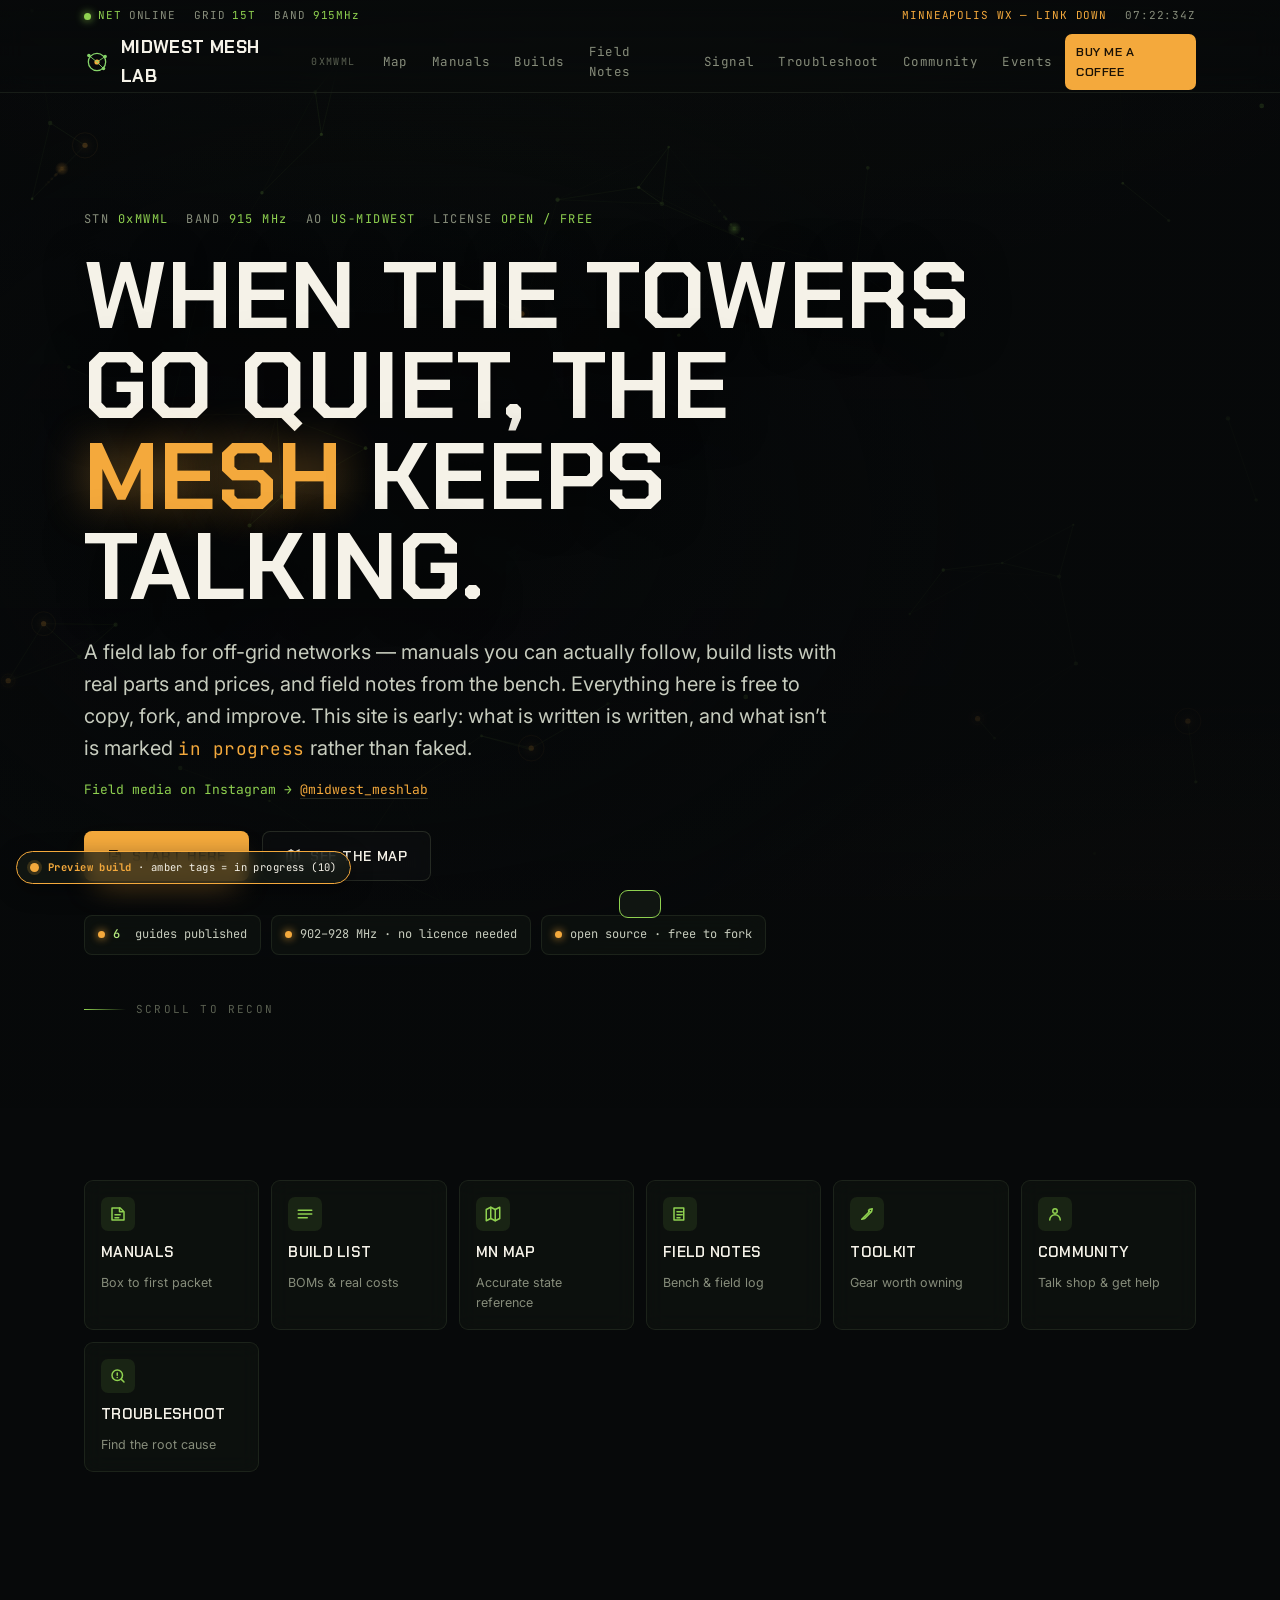
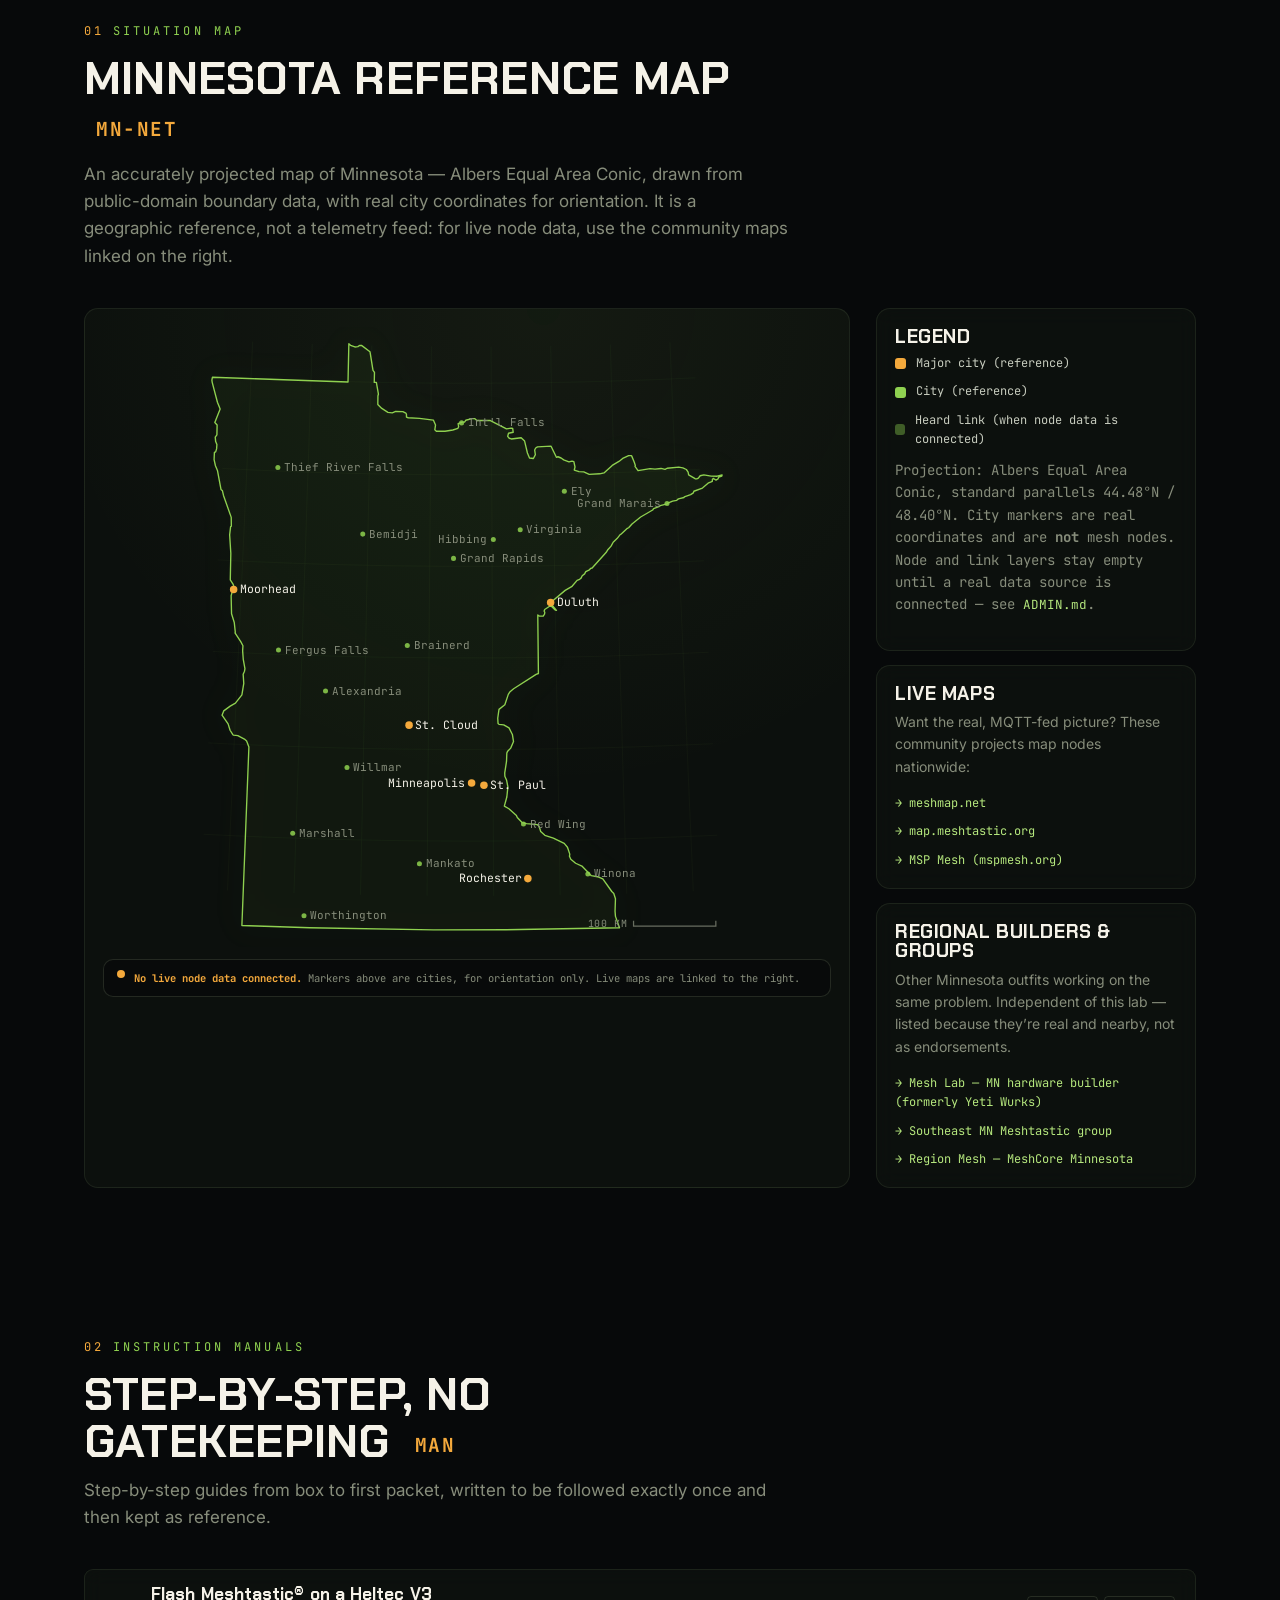
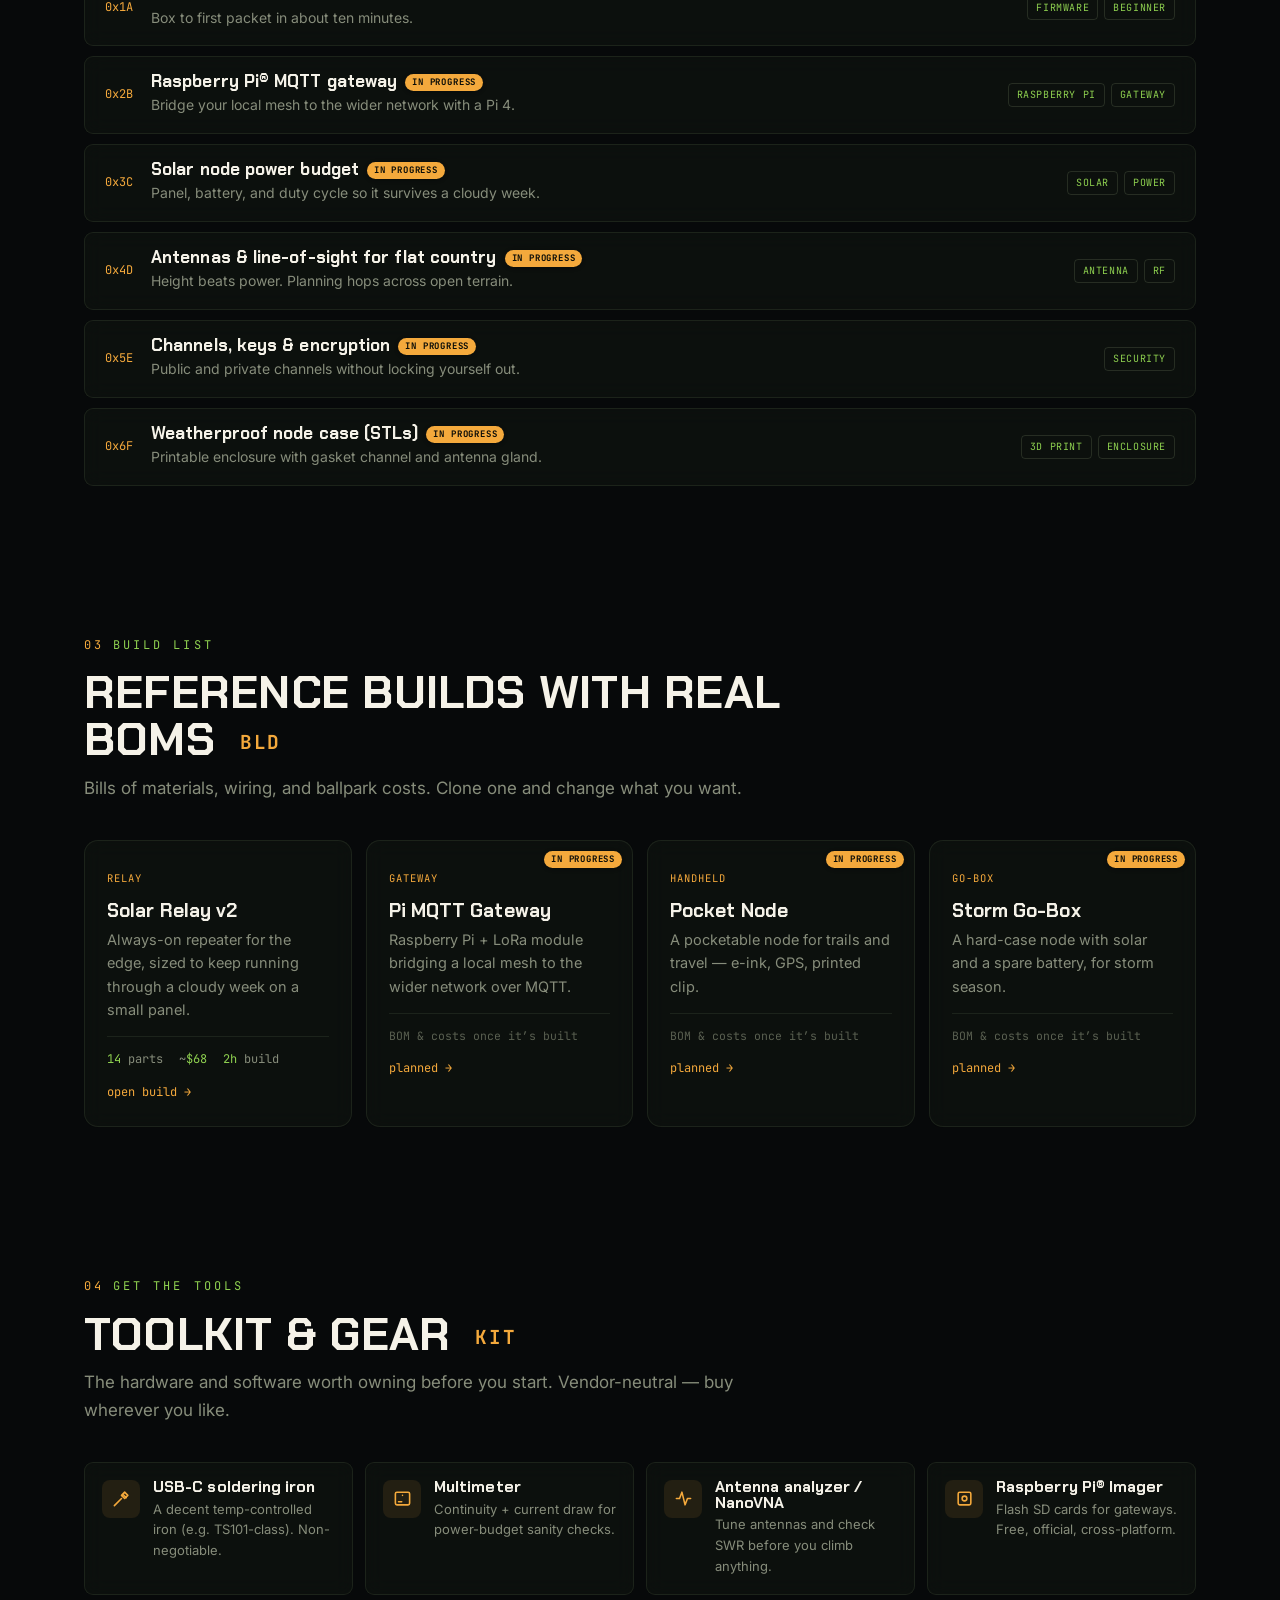
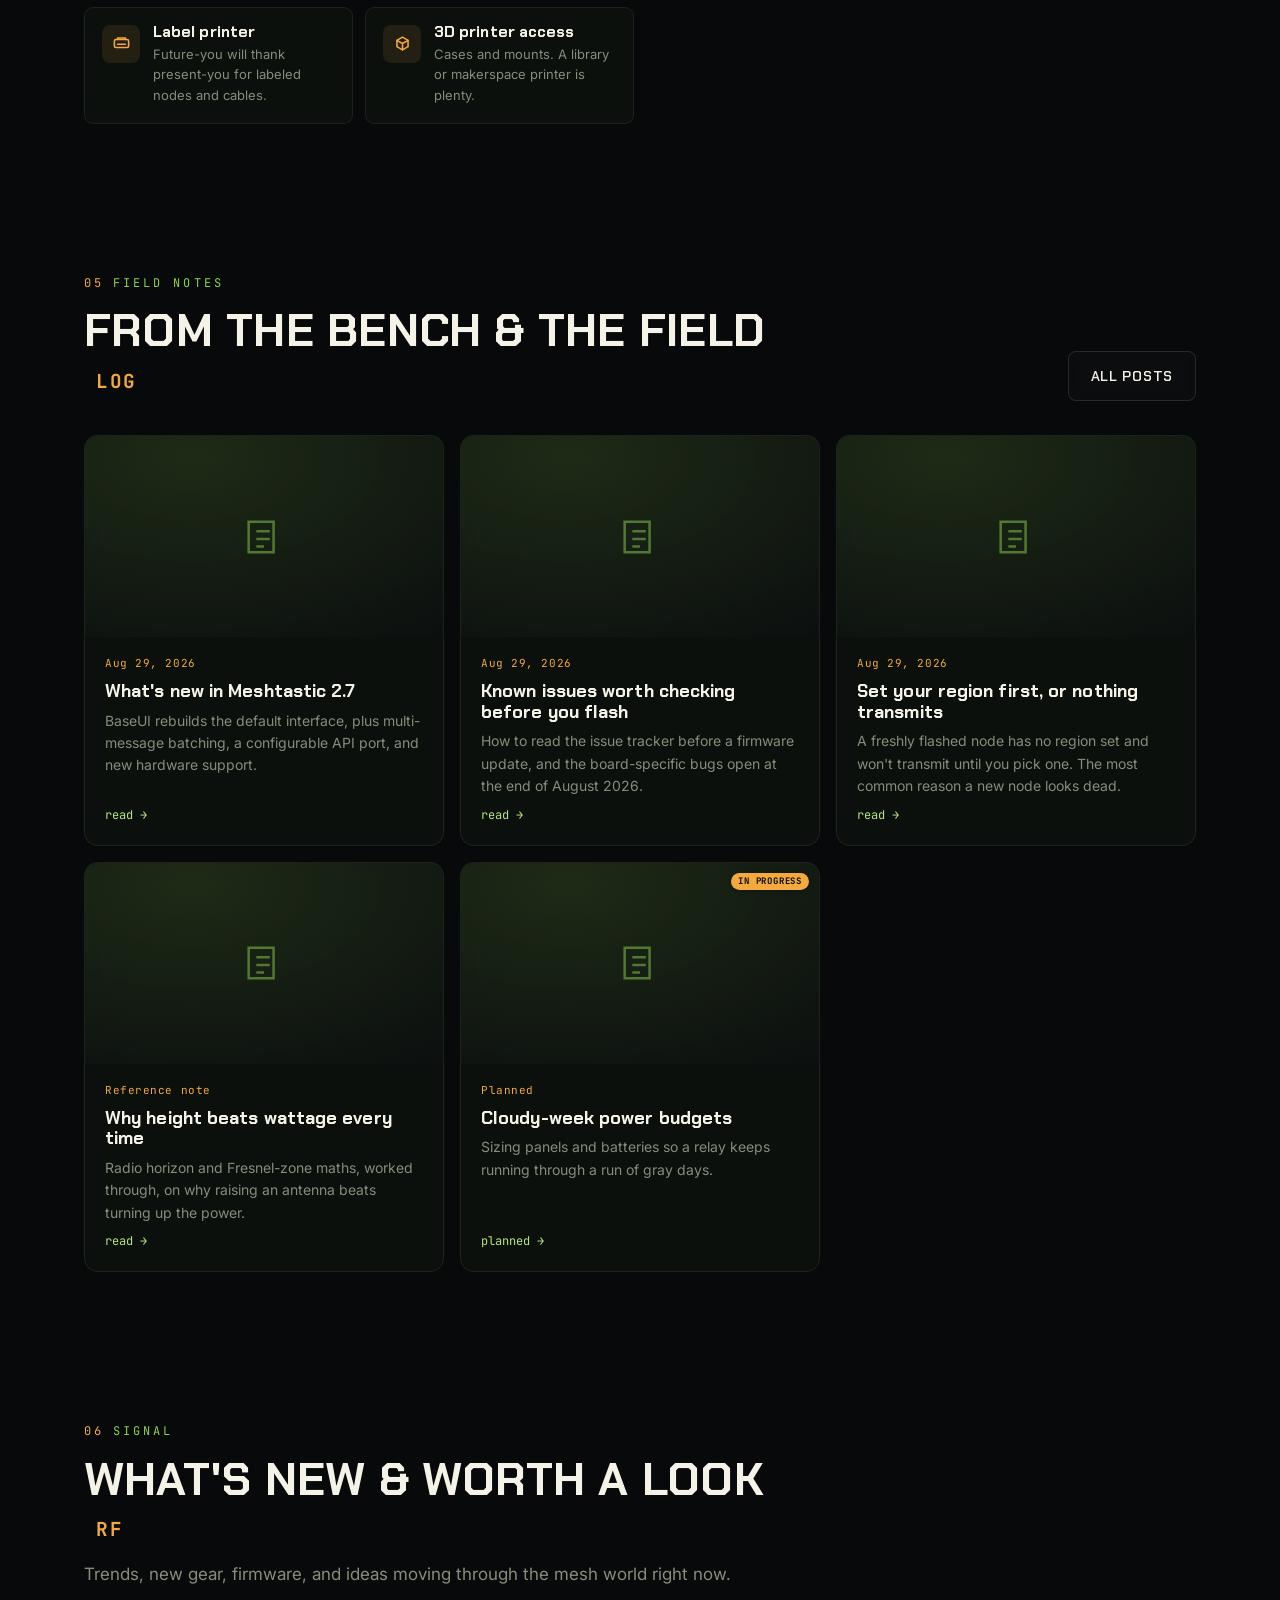
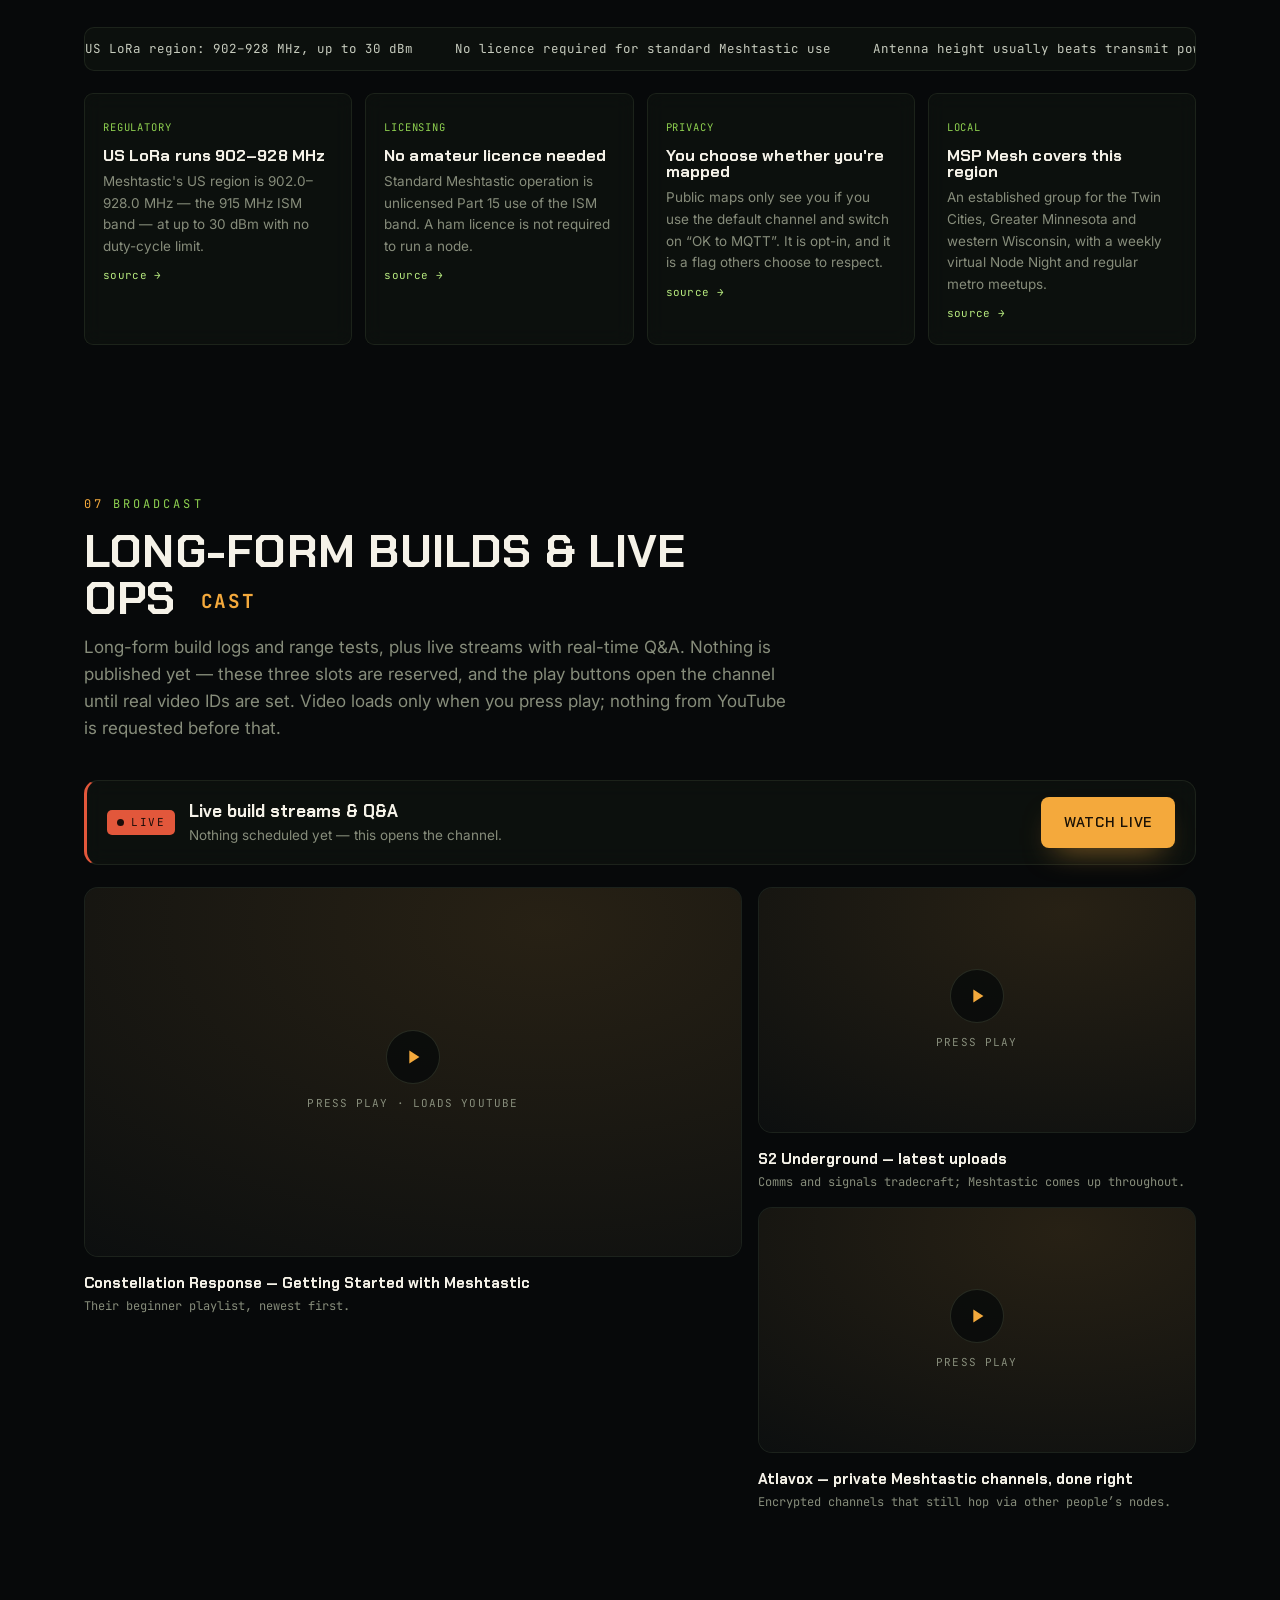
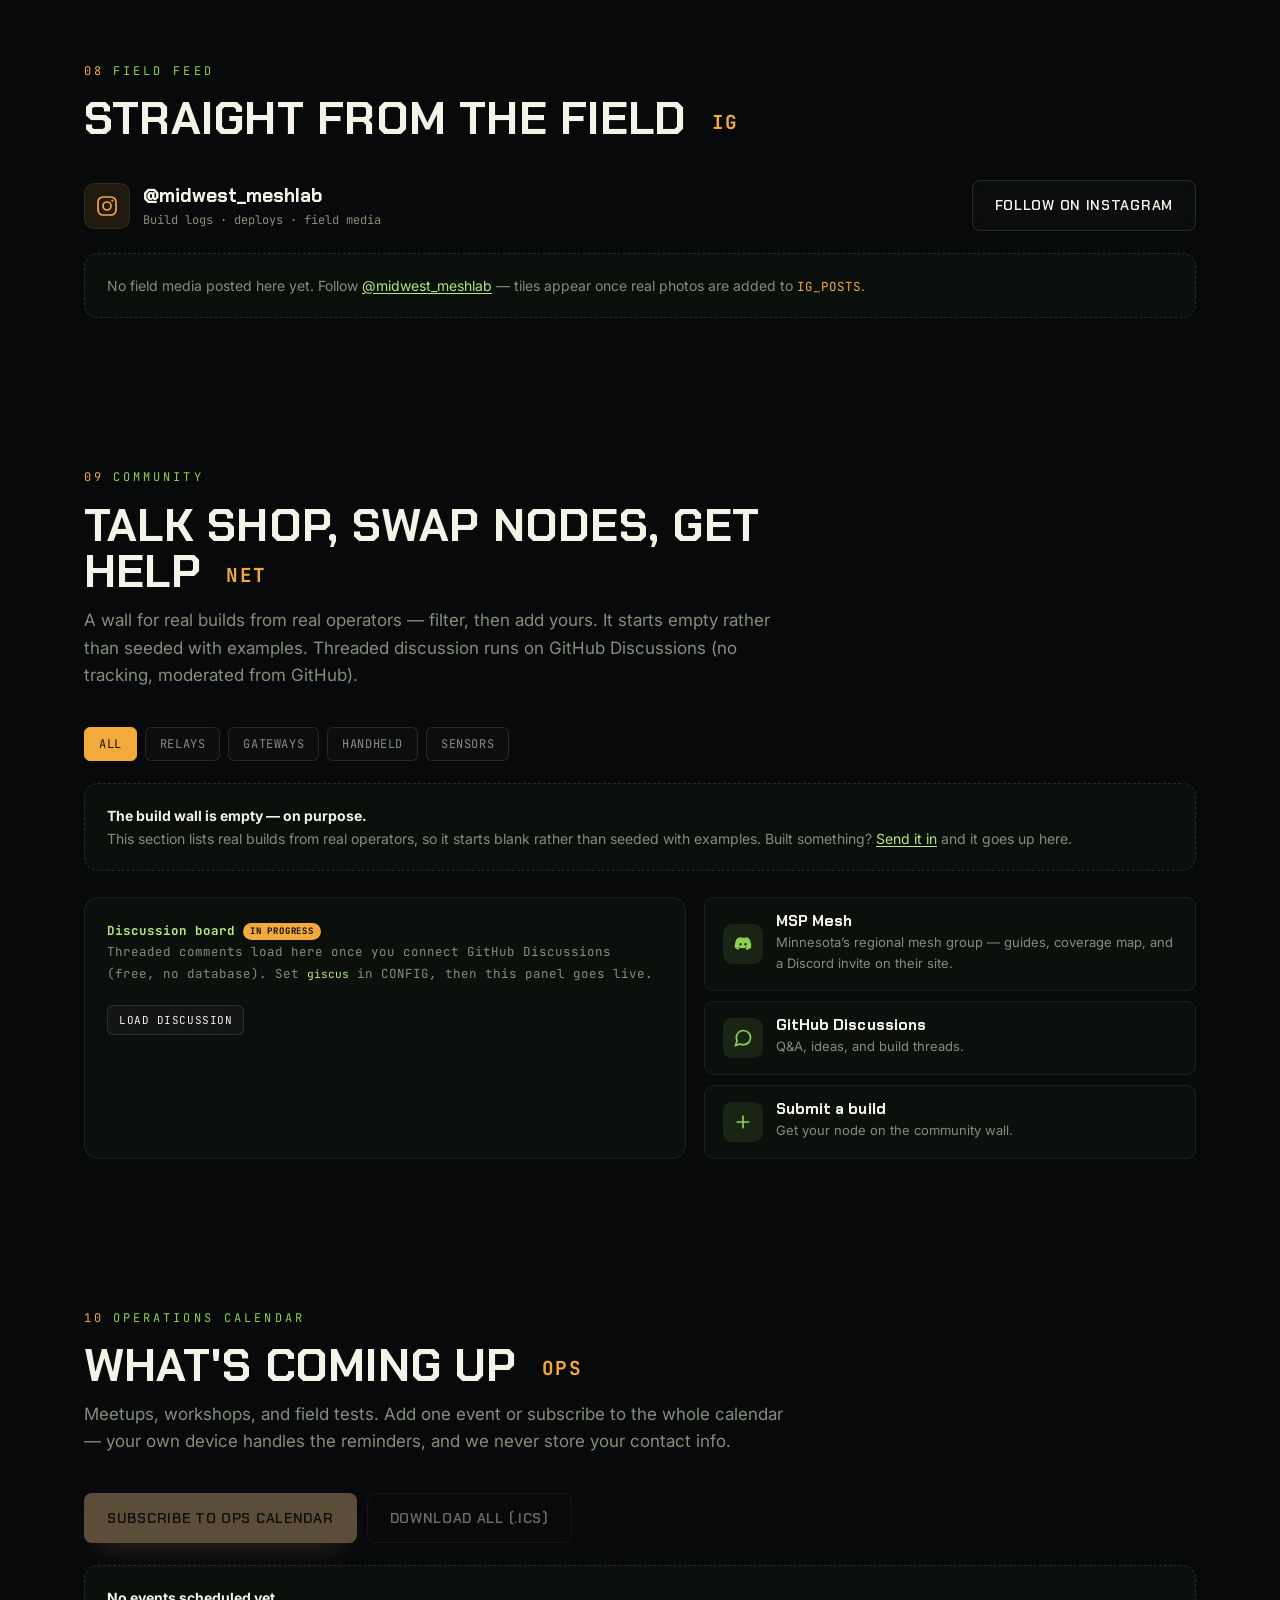
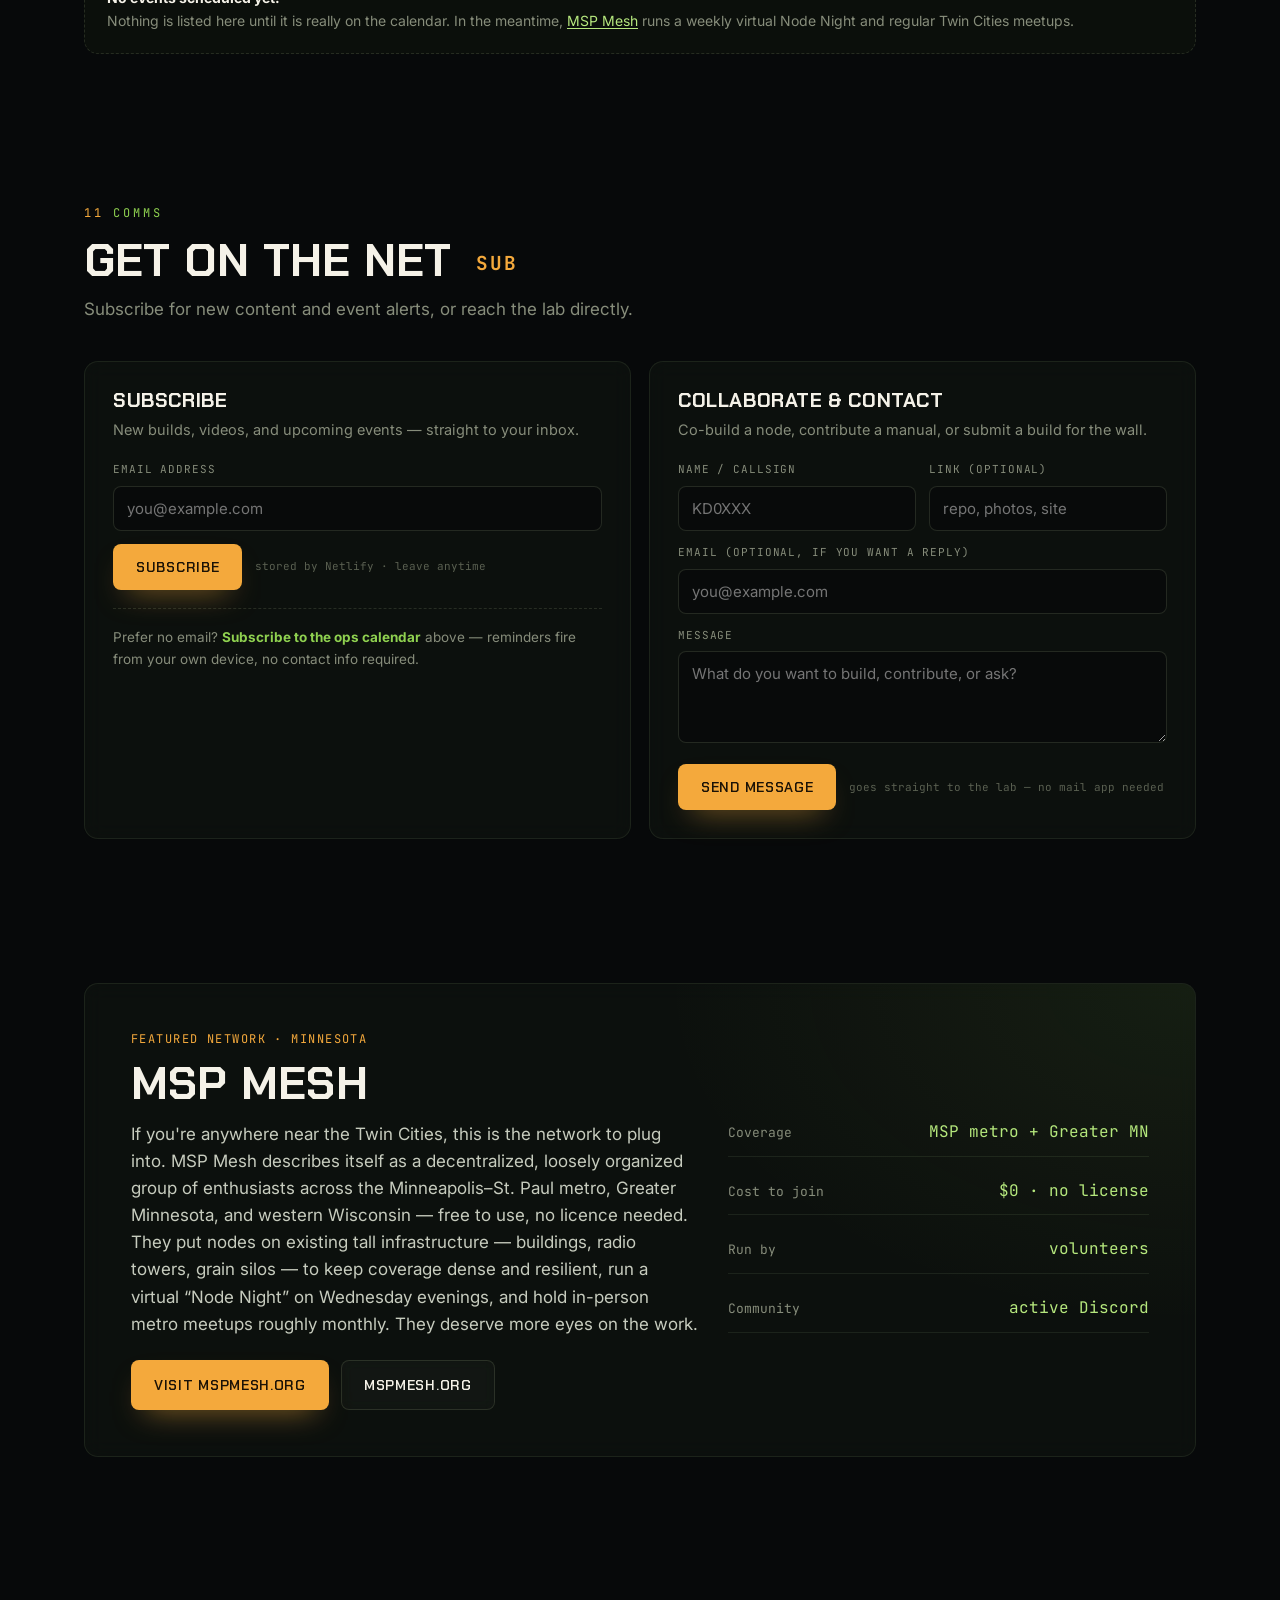
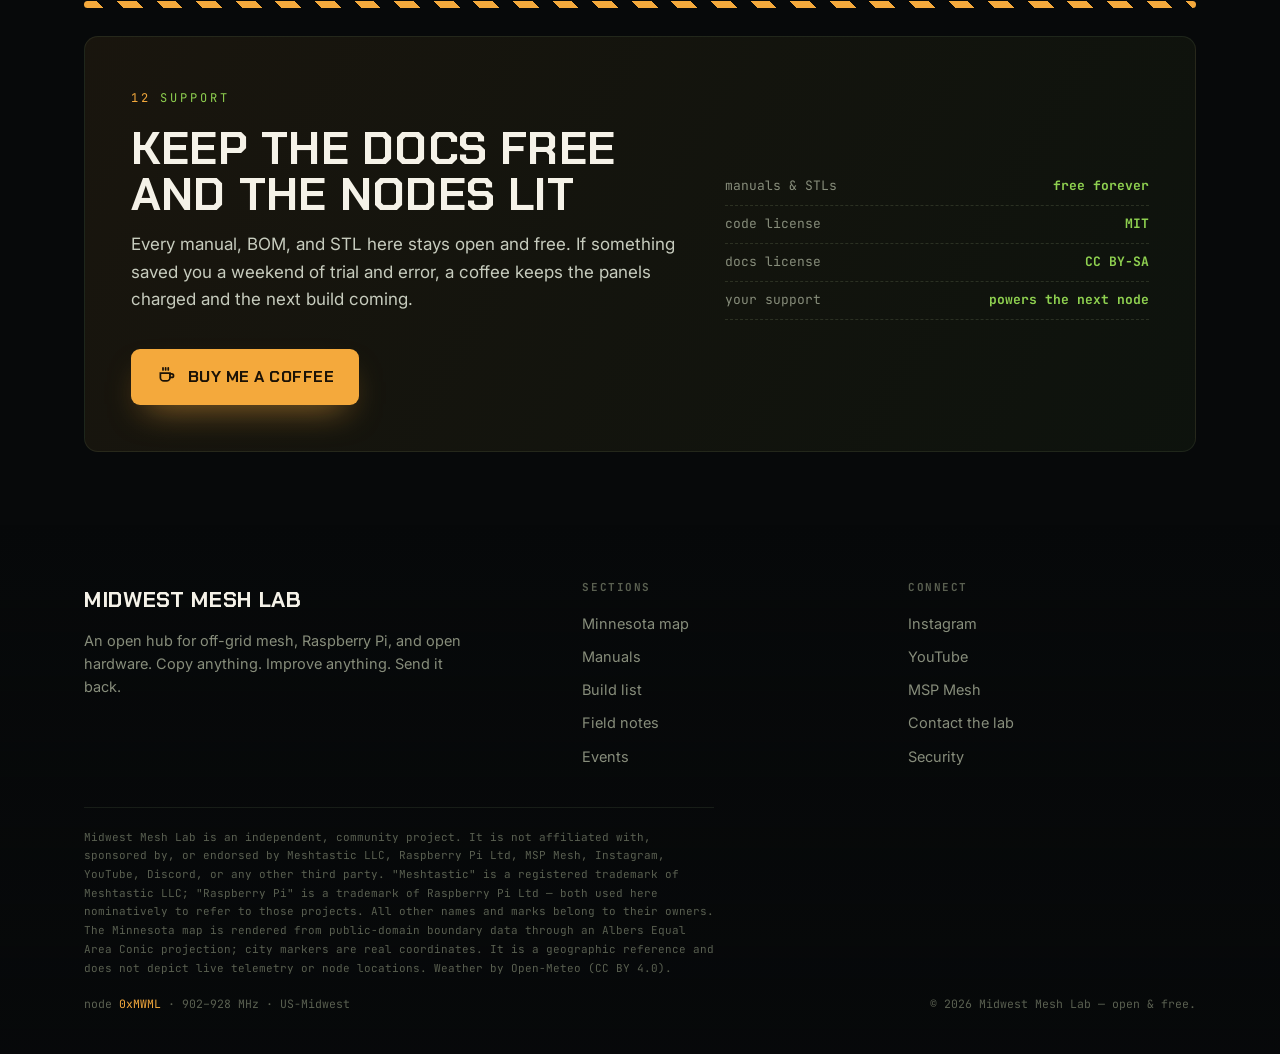
==== commit fe9b7de4: "Add troubleshooter and sourced posts; fix contact and video slots Fixes two outright bugs and fills " ====
--- a/index.html
+++ b/index.html
@@ -394,6 +394,9 @@
 .sig-src:hover{color:var(--amber)}
 .meta-tbd{font-family:var(--mono);font-size:11.5px;color:var(--faint);font-style:normal}
 .lede-wip{color:var(--amber);font-family:var(--mono);font-size:.88em;letter-spacing:.03em}
+/* Netlify Forms honeypot — must stay in the DOM but never be seen or focused. */
+.hp{position:absolute!important;width:1px;height:1px;overflow:hidden;clip:rect(0 0 0 0);
+  clip-path:inset(50%);white-space:nowrap;border:0;padding:0;margin:-1px}
 .btn[disabled],.btn[aria-disabled="true"]{opacity:.42;pointer-events:none;filter:grayscale(.55)}
 
 /* --- preview build: in-progress markers (gated by CONFIG.previewMode) --- */
@@ -489,6 +492,7 @@
       <a href="#builds">Builds</a>
       <a href="#notes">Field Notes</a>
       <a href="#signal">Signal</a>
+      <a href="/troubleshoot.html">Troubleshoot</a>
       <a href="#community">Community</a>
       <a href="#events">Events</a>
       <a class="cta" href="#support">Buy me a coffee</a>
@@ -581,6 +585,16 @@
             <span class="li"><a id="lnk-msp3" href="#" target="_blank" rel="noopener">→ MSP Mesh (mspmesh.org)</a></span>
           </div>
         </div>
+        <div class="map-card glass reveal">
+          <h3>Regional builders &amp; groups</h3>
+          <p>Other Minnesota outfits working on the same problem. Independent of this lab &mdash; listed
+            because they&rsquo;re real and nearby, not as endorsements.</p>
+          <div class="legend">
+            <span class="li"><a href="https://mesh-lab.com" target="_blank" rel="noopener noreferrer">→ Mesh Lab — MN hardware builder (formerly Yeti Wurks)</a></span>
+            <span class="li"><a href="https://groups.io/g/Southeast-MN-Meshtastic" target="_blank" rel="noopener noreferrer">→ Southeast MN Meshtastic group</a></span>
+            <span class="li"><a href="https://regionmesh.com" target="_blank" rel="noopener noreferrer">→ Region Mesh — MeshCore Minnesota</a></span>
+          </div>
+        </div>
       </div>
     </div>
   </div>
@@ -665,21 +679,25 @@
       <a class="btn btn-primary" id="lnk-live" href="#" target="_blank" rel="noopener">Watch live</a>
     </div>
     <div class="videos">
+      <!-- A YouTube *channel homepage* cannot be iframed — the embed player only
+           accepts a video or playlist ID. So each slot embeds the channel's
+           uploads/topic playlist, which keeps it current with no maintenance.
+           Nothing is requested from YouTube until the visitor clicks play. -->
       <div class="vcol reveal">
-        <div class="embed" data-video-id="SET_VIDEO_ID" data-title="Solar Relay v2 build log">
+        <div class="embed" data-playlist-id="PLshzThxhw4O5JTOACGHzYSSd3soDhoXKK" data-title="Constellation Response — Getting Started with Meshtastic">
           <div class="ph"><span class="play"><svg viewBox="0 0 24 24" fill="currentColor"><path d="M8 5v14l11-7z"/></svg></span><small>PRESS PLAY · LOADS YOUTUBE</small></div>
         </div>
-        <div class="vcap"><b>Planned: Solar Relay v2 build</b>Bench build, weatherproofing, first deploy.</div>
+        <div class="vcap"><b>Constellation Response — Getting Started with Meshtastic</b>Their beginner playlist, newest first.</div>
       </div>
       <div class="vcol reveal">
-        <div class="embed" data-video-id="SET_VIDEO_ID" data-title="Range test">
+        <div class="embed" data-playlist-id="UUTq1zHztiV69Ur8t6jco4CQ" data-title="S2 Underground — latest uploads">
           <div class="ph"><span class="play"><svg viewBox="0 0 24 24" fill="currentColor"><path d="M8 5v14l11-7z"/></svg></span><small>PRESS PLAY</small></div>
         </div>
-        <div class="vcap"><b>Planned: range test</b>What height and a clear horizon actually buy you.</div>
-        <div class="embed" data-video-id="SET_VIDEO_ID" data-title="Pi gateway walkthrough">
+        <div class="vcap"><b>S2 Underground — latest uploads</b>Comms and signals tradecraft; Meshtastic comes up throughout.</div>
+        <div class="embed" data-video-id="egAZP4KKHNo" data-title="Atlavox — How to Set Up Private Meshtastic Channels (The Right Way)">
           <div class="ph"><span class="play"><svg viewBox="0 0 24 24" fill="currentColor"><path d="M8 5v14l11-7z"/></svg></span><small>PRESS PLAY</small></div>
         </div>
-        <div class="vcap"><b>Planned: Pi gateway walkthrough</b>Flashed card to packets on the bridge.</div>
+        <div class="vcap"><b>Atlavox — private Meshtastic channels, done right</b>Encrypted channels that still hop via other people&rsquo;s nodes.</div>
       </div>
     </div>
   </div>
@@ -735,7 +753,7 @@
       <div class="disc-links">
         <a class="disc-link glass" id="lnk-discord" href="#" target="_blank" rel="noopener">
           <span class="di"><svg viewBox="0 0 24 24" fill="currentColor"><path d="M19 5a16 16 0 0 0-4-1l-.3.5a14 14 0 0 1 3.6 1.2 13 13 0 0 0-11 0A14 14 0 0 1 11 4.5L10.7 4A16 16 0 0 0 5 5C2.5 8.5 2 12.5 2.2 16.4A16 16 0 0 0 7 19l.9-1.4c-.8-.3-1.6-.7-2.3-1.2l.6-.4a11 11 0 0 0 9.6 0l.6.4c-.7.5-1.5.9-2.3 1.2L17 19a16 16 0 0 0 4.8-2.6C22 12 21.3 8 19 5zM9 14c-.8 0-1.4-.7-1.4-1.6S8.2 10.8 9 10.8s1.5.7 1.4 1.6S9.8 14 9 14zm6 0c-.8 0-1.4-.7-1.4-1.6s.6-1.6 1.4-1.6 1.5.7 1.4 1.6S15.8 14 15 14z"/></svg></span>
-          <div><h3>MSP Mesh Discord</h3><p>The regional group&rsquo;s own Discord &mdash; ask setup questions there.</p></div>
+          <div><h3>MSP Mesh</h3><p>Minnesota&rsquo;s regional mesh group &mdash; guides, coverage map, and a Discord invite on their site.</p></div>
         </a>
         <a class="disc-link glass" id="lnk-ghdisc" href="#" target="_blank" rel="noopener">
           <span class="di"><svg viewBox="0 0 24 24" fill="none" stroke="currentColor" stroke-width="2" stroke-linecap="round"><path d="M21 11.5a8.4 8.4 0 0 1-.9 3.8 8.5 8.5 0 0 1-7.6 4.7 8.4 8.4 0 0 1-3.8-.9L3 21l1.9-5.7a8.4 8.4 0 0 1-.9-3.8A8.5 8.5 0 0 1 12.7 3a8.5 8.5 0 0 1 8.3 8.5z"/></svg></span>
@@ -779,11 +797,14 @@
       <div class="panel glass reveal">
         <h3>Subscribe</h3>
         <p class="sub">New builds, videos, and upcoming events — straight to your inbox.</p>
-        <form id="subscribeForm" method="post" target="_blank" rel="noopener">
+        <form id="subscribeForm" name="subscribe" method="POST" action="/thanks.html"
+              data-netlify="true" data-netlify-honeypot="bot-field">
+          <input type="hidden" name="form-name" value="subscribe" />
+          <p class="hp"><label>Leave this empty <input name="bot-field" tabindex="-1" autocomplete="off" /></label></p>
           <div class="field"><label for="sub-email">Email address</label>
             <input id="sub-email" type="email" name="email" required placeholder="you@example.com" autocomplete="email" /></div>
           <div class="form-foot"><button class="btn btn-primary" type="submit">Subscribe</button>
-            <span class="note">double opt-in · leave anytime</span></div>
+            <span class="note">stored by Netlify · leave anytime</span></div>
         </form>
         <div class="alt">Prefer no email? <b>Subscribe to the ops calendar</b> above — reminders fire from your own
           device, no contact info required.</div>
@@ -791,18 +812,21 @@
       <div class="panel glass reveal">
         <h3>Collaborate &amp; contact</h3>
         <p class="sub">Co-build a node, contribute a manual, or submit a build for the wall.</p>
-        <div class="contact-row">
-          <svg viewBox="0 0 24 24" fill="none" stroke="currentColor" stroke-width="2" stroke-linecap="round"><rect x="3" y="5" width="18" height="14" rx="2"/><path d="m3 7 9 6 9-6"/></svg>
-          <a class="js-email" href="#">contact@midwestmeshlab.net</a>
-        </div>
-        <form id="contactForm">
+        <!-- Netlify Forms: the POST is handled by Netlify, so there is no mail
+             server and no address to publish. `form-name` must match the form's
+             name attribute; `bot-field` is the honeypot named in data-netlify-honeypot. -->
+        <form id="contactForm" name="contact" method="POST" action="/thanks.html"
+              data-netlify="true" data-netlify-honeypot="bot-field">
+          <input type="hidden" name="form-name" value="contact" />
+          <p class="hp"><label>Leave this empty <input name="bot-field" tabindex="-1" autocomplete="off" /></label></p>
           <div class="field-2">
             <div class="field"><label for="c-name">Name / callsign</label><input id="c-name" name="name" required placeholder="KD0XXX" /></div>
             <div class="field"><label for="c-link">Link (optional)</label><input id="c-link" name="link" placeholder="repo, photos, site" /></div>
           </div>
+          <div class="field"><label for="c-reply">Email (optional, if you want a reply)</label><input id="c-reply" type="email" name="reply-to" placeholder="you@example.com" autocomplete="email" /></div>
           <div class="field"><label for="c-msg">Message</label><textarea id="c-msg" name="message" required placeholder="What do you want to build, contribute, or ask?"></textarea></div>
-          <div class="form-foot"><button class="btn btn-primary" type="submit">Open email</button>
-            <span class="note">opens your mail app — nothing stored here</span></div>
+          <div class="form-foot"><button class="btn btn-primary" type="submit">Send message</button>
+            <span class="note">goes straight to the lab — no mail app needed</span></div>
         </form>
       </div>
     </div>
@@ -823,7 +847,7 @@
           resilient, run a virtual &ldquo;Node Night&rdquo; on Wednesday evenings, and hold in-person metro
           meetups roughly monthly. They deserve more eyes on the work.</p>
         <div class="fcta">
-          <a class="btn btn-primary" id="lnk-discord2" href="#" target="_blank" rel="noopener">Join the MSP Mesh Discord</a>
+          <a class="btn btn-primary" id="lnk-discord2" href="#" target="_blank" rel="noopener">Visit mspmesh.org</a>
           <a class="btn btn-ghost" id="lnk-msp" href="#" target="_blank" rel="noopener">mspmesh.org</a>
         </div>
       </div>
@@ -880,7 +904,7 @@
         <a id="lnk-ig3" href="#" target="_blank" rel="noopener noreferrer me">Instagram</a>
         <a id="lnk-yt" href="#" target="_blank" rel="noopener">YouTube</a>
         <a id="lnk-msp2" href="#" target="_blank" rel="noopener">MSP Mesh</a>
-        <a class="js-email" href="#">Email the lab</a>
+        <a href="#contact">Contact the lab</a>
         <a href="/.well-known/security.txt">Security</a>
       </div>
     </div>
@@ -913,15 +937,14 @@
   // Flip to false for launch and all the tags + legend disappear (nothing else changes).
   previewMode:true,
   site:"midwestmeshlab.net",
-  email:"contact@midwestmeshlab.net",
   instagram:"https://instagram.com/midwest_meshlab",
   instagramHandle:"@midwest_meshlab",
   youtube:"https://youtube.com/@midwest_meshlab",
   youtubeLive:"https://youtube.com/@midwest_meshlab/live",
   buyMeACoffee:"https://buymeacoffee.com/midwestmeshlab",
-  newsletterAction:"https://buttondown.email/api/emails/embed-subscribe/midwestmeshlab",
+  // MSP Mesh is a Minnesota mesh *website*, not a Discord link. They do run a
+  // Discord, but the invite lives on their site — we don't republish a guess.
   mspMeshSite:"https://mspmesh.org",
-  mspMeshDiscord:"https://mspmesh.org",     // paste the real never-expiring Discord invite
   githubDiscussions:"https://github.com/NordicDevelopment-org/Midwest-Meshlab-site/discussions",
   allPostsUrl:"#notes",
   wx:{ lat:44.9778, lon:-93.2650, label:"MINNEAPOLIS" },
@@ -938,7 +961,8 @@
   { t:"MN map", d:"Accurate state reference", href:"#map", ic:'<path d="M9 3 3 6v15l6-3 6 3 6-3V3l-6 3-6-3z"/><path d="M9 3v15M15 6v15"/>' },
   { t:"Field notes", d:"Bench & field log", href:"#notes", ic:'<path d="M4 4h13v16H4z"/><path d="M8 9h7M8 13h7M8 17h4"/>' },
   { t:"Toolkit", d:"Gear worth owning", href:"#toolkit", ic:'<path d="m14 7 3 3M5 19l9-9 1-4 4-1-1 4-9 9-4 1z"/>' },
-  { t:"Community", d:"Talk shop & get help", href:"#community", ic:'<circle cx="12" cy="8" r="3"/><path d="M5 20a7 7 0 0 1 14 0"/>' }
+  { t:"Community", d:"Talk shop & get help", href:"#community", ic:'<circle cx="12" cy="8" r="3"/><path d="M5 20a7 7 0 0 1 14 0"/>' },
+  { t:"Troubleshoot", d:"Find the root cause", href:"/troubleshoot.html", ic:'<circle cx="11" cy="11" r="7"/><path d="m20 20-3.5-3.5M11 8v3M11 14v.01"/>' }
 ];
 
 const MANUALS = [
@@ -970,9 +994,11 @@
 ];
 
 const POSTS = [
+  { date:"2026-08-29", title:"What's new in Meshtastic 2.7", excerpt:"BaseUI rebuilds the default interface, plus multi-message batching, a configurable API port, and new hardware support.", url:"/notes/whats-new-in-2-7.html" },
+  { date:"2026-08-29", title:"Known issues worth checking before you flash", excerpt:"How to read the issue tracker before a firmware update, and the board-specific bugs open at the end of August 2026.", url:"/notes/known-issues-before-you-flash.html" },
+  { date:"2026-08-29", title:"Set your region first, or nothing transmits", excerpt:"A freshly flashed node has no region set and won't transmit until you pick one. The most common reason a new node looks dead.", url:"/notes/set-your-region-first.html" },
   { kind:"Reference note", title:"Why height beats wattage every time", excerpt:"Radio horizon and Fresnel-zone maths, worked through, on why raising an antenna beats turning up the power.", url:"/notes/height-beats-wattage.html" },
-  { title:"Cloudy-week power budgets", excerpt:"Sizing panels and batteries so a relay keeps running through a run of gray days.", url:"/notes/cloudy-week-power.html", wip:true },
-  { title:"Range testing across open ground", excerpt:"Method for running a line-of-sight hop trial, and what the Fresnel zone actually costs you.", url:"/notes/prairie-range-test.html", wip:true }
+  { title:"Cloudy-week power budgets", excerpt:"Sizing panels and batteries so a relay keeps running through a run of gray days.", url:"/notes/cloudy-week-power.html", wip:true }
 ];
 
 /* Signal — verified, sourced reference facts. Every entry must be checkable
@@ -1076,12 +1102,10 @@
 setHref('#lnk-ig',C.instagram); setHref('#lnk-ig2',C.instagram); setHref('#lnk-ig3',C.instagram);
 setHref('#lnk-yt',C.youtube); setHref('#lnk-live',C.youtubeLive); setHref('#lnk-coffee',C.buyMeACoffee);
 setHref('#lnk-msp',C.mspMeshSite); setHref('#lnk-msp2',C.mspMeshSite); setHref('#lnk-msp3',C.mspMeshSite);
-setHref('#lnk-discord',C.mspMeshDiscord); setHref('#lnk-discord2',C.mspMeshDiscord);
+setHref('#lnk-discord',C.mspMeshSite); setHref('#lnk-discord2',C.mspMeshSite);
 setHref('#lnk-ghdisc',C.githubDiscussions); setHref('#lnk-allposts',C.allPostsUrl);
 $$('.js-handle').forEach(e=>e.textContent=C.instagramHandle);
-$$('.js-email').forEach(e=>{e.textContent=C.email;e.href='mailto:'+C.email;});
 const yEl=$('#year'); if(yEl) yEl.textContent=new Date().getFullYear();
-const sf=$('#subscribeForm'); if(sf) sf.action=C.newsletterAction;
 setHref('#subscribe-cal','webcal://'+C.site+'/events.ics');
 
 /* clock */
@@ -1192,14 +1216,22 @@
   $$('.filter').forEach(x=>x.classList.remove('active'));b.classList.add('active');renderBuilds(b.dataset.filter);});
 
 /* lazy YouTube */
-$$('.embed[data-video-id]').forEach(box=>{const ph=box.querySelector('.ph');if(!ph)return;
-  const vid=box.dataset.videoId;
-  if(PREVIEW&&(!vid||vid==='SET_VIDEO_ID'))box.insertAdjacentHTML('beforeend',wipAbs(true));
-  ph.addEventListener('click',()=>{const id=box.dataset.videoId;
-    if(!id||id==='SET_VIDEO_ID'){window.open(C.youtube,'_blank','noopener');return;}
+/* Video slots take EITHER a playlist (data-playlist-id) or a single video
+   (data-video-id). A channel homepage can't be framed, so "show this channel"
+   is implemented as its uploads playlist. Nothing loads until a play click. */
+$$('.embed[data-playlist-id],.embed[data-video-id]').forEach(box=>{
+  const ph=box.querySelector('.ph');if(!ph)return;
+  const list=box.dataset.playlistId, vid=box.dataset.videoId;
+  const unset=(!list&&!vid)||list==='SET_PLAYLIST_ID'||vid==='SET_VIDEO_ID';
+  if(PREVIEW&&unset)box.insertAdjacentHTML('beforeend',wipAbs(true));
+  ph.addEventListener('click',()=>{
+    if(unset){window.open(C.youtube,'_blank','noopener');return;}
+    const src=list
+      ? `https://www.youtube-nocookie.com/embed/videoseries?list=${encodeURIComponent(list)}&autoplay=1&rel=0`
+      : `https://www.youtube-nocookie.com/embed/${encodeURIComponent(vid)}?autoplay=1&rel=0`;
     const f=document.createElement('iframe');
-    f.src=`https://www.youtube-nocookie.com/embed/${encodeURIComponent(id)}?autoplay=1&rel=0`;
-    f.title=box.dataset.title||'Video';f.allow='accelerometer;autoplay;encrypted-media;gyroscope;picture-in-picture';
+    f.src=src;f.title=box.dataset.title||'Video';
+    f.allow='accelerometer;autoplay;encrypted-media;gyroscope;picture-in-picture';
     f.setAttribute('referrerpolicy','strict-origin-when-cross-origin');f.setAttribute('allowfullscreen','');
     box.innerHTML='';box.appendChild(f);});});
 
@@ -1247,18 +1279,12 @@
   if(!EVENTS.length){e.preventDefault();toast('No events on the calendar yet.');}});
 
 /* forms */
-if(sf)sf.addEventListener('submit',()=>toast('Confirm in the new tab to get content + event alerts.'));
-const cf=$('#contactForm');if(cf)cf.addEventListener('submit',e=>{e.preventDefault();const f=e.target;
-  const n=f.elements.name.value.trim(),l=f.elements.link.value.trim(),m=f.elements.message.value.trim();
-  const body=[`Name / callsign: ${n}`,l?`Link: ${l}`:'','',m].filter(Boolean).join('\n');
-  location.href=`mailto:${C.email}?subject=${encodeURIComponent('Lab contact — '+(n||'no callsign'))}&body=${encodeURIComponent(body)}`;
-  toast('Opening your mail app…');});
+/* Both forms POST to Netlify Forms and land on /thanks.html — no JS needed. */
 
 /* preview build: tag integrations that still need CONFIG values */
 if(PREVIEW){
   const gw=C.giscus;
   if(!gw.repo||!gw.repoId||!gw.categoryId){const dh=$('#disc-ph');if(dh){const b=dh.querySelector('b');if(b)b.insertAdjacentHTML('afterend',wipTag(true));}}
-  if(C.mspMeshDiscord===C.mspMeshSite){const dl=$('#lnk-discord');if(dl)dl.insertAdjacentHTML('beforeend',wipAbs(true));}
 }
 
 /* community discussion (giscus / GitHub Discussions) — loads on demand only */
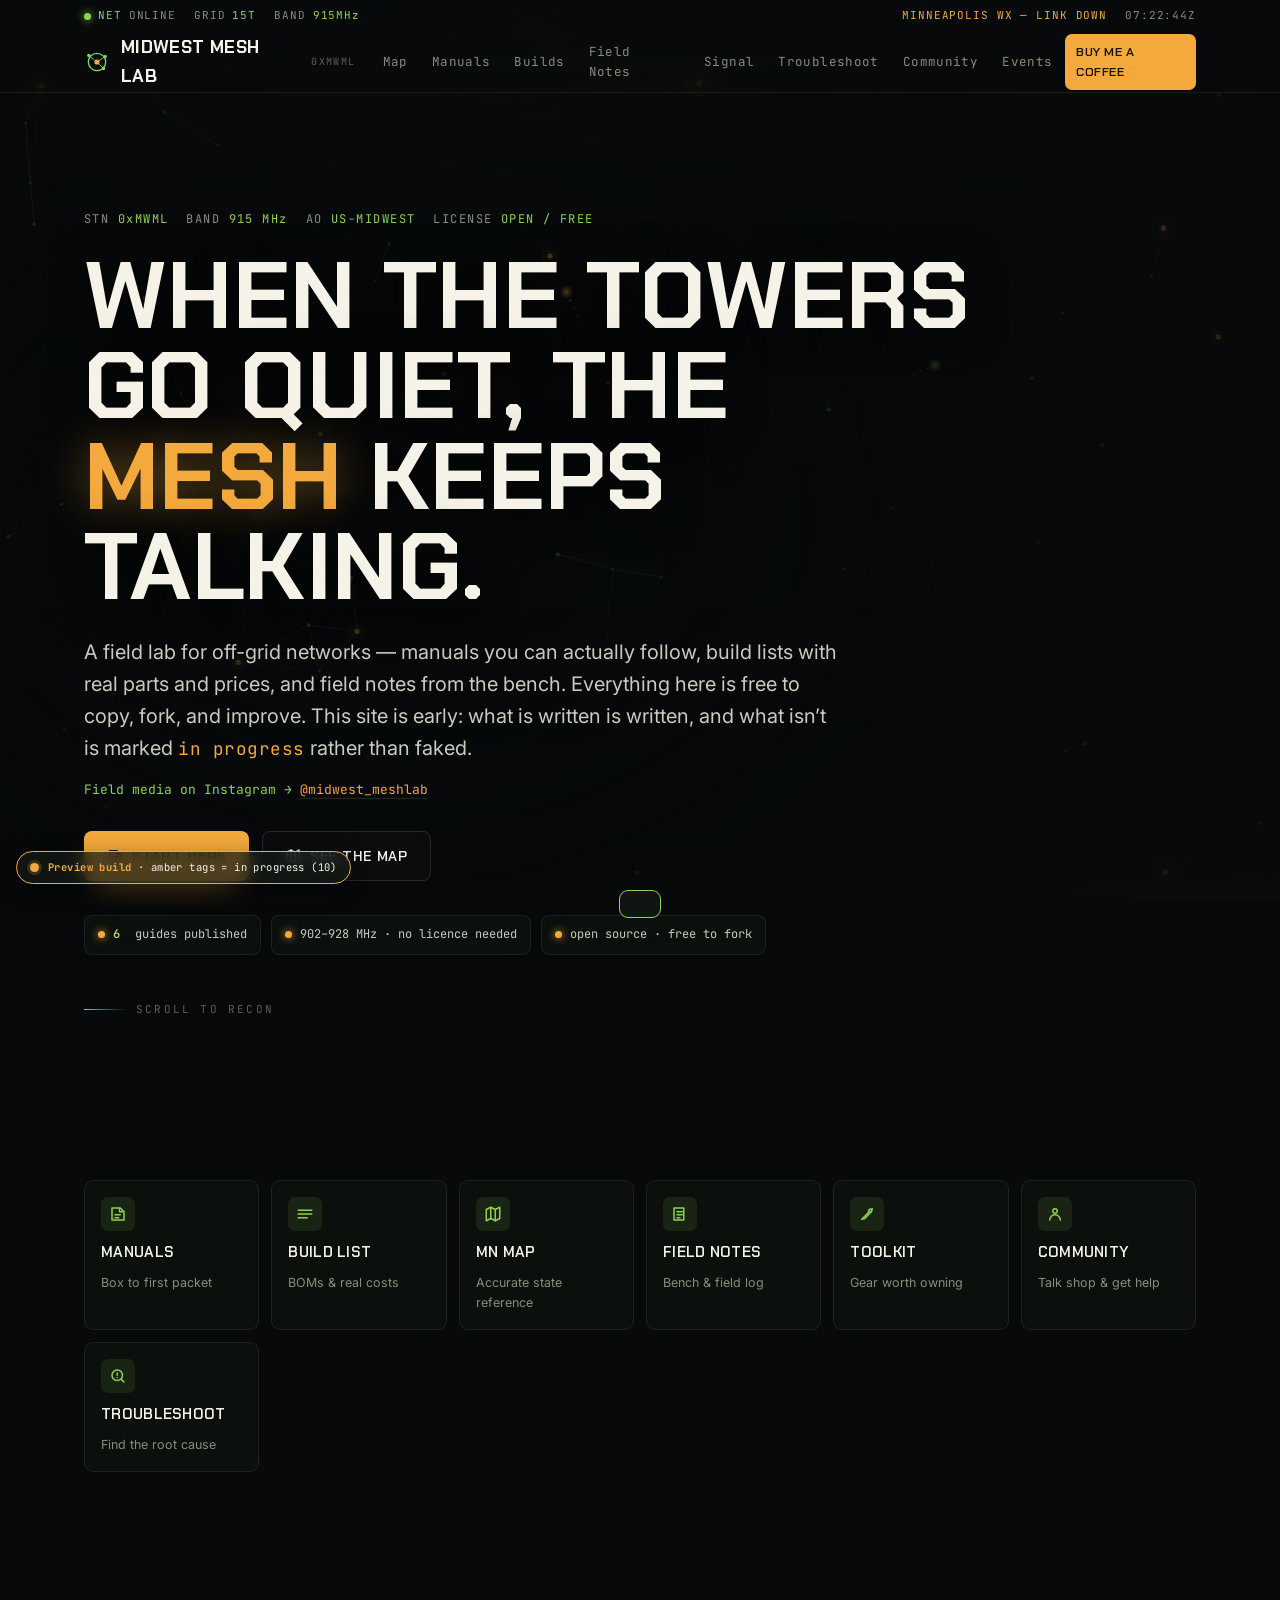
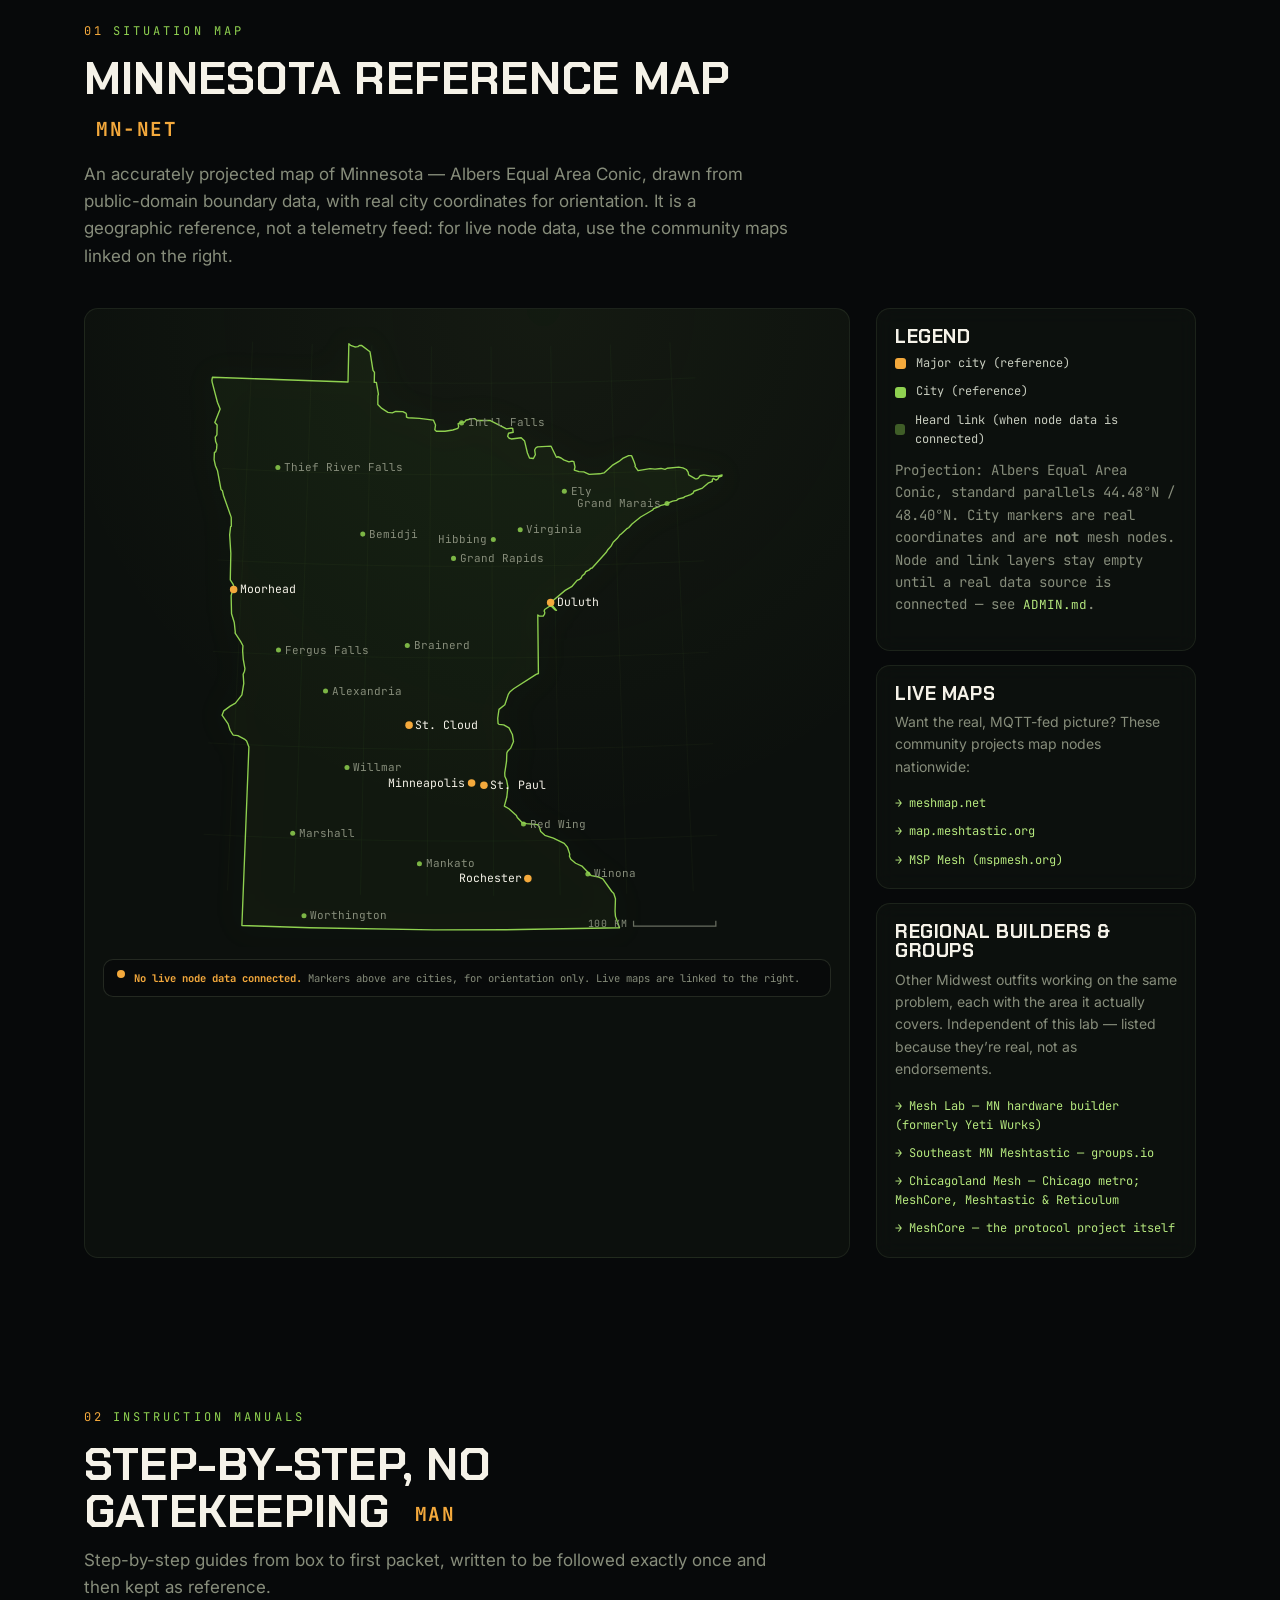
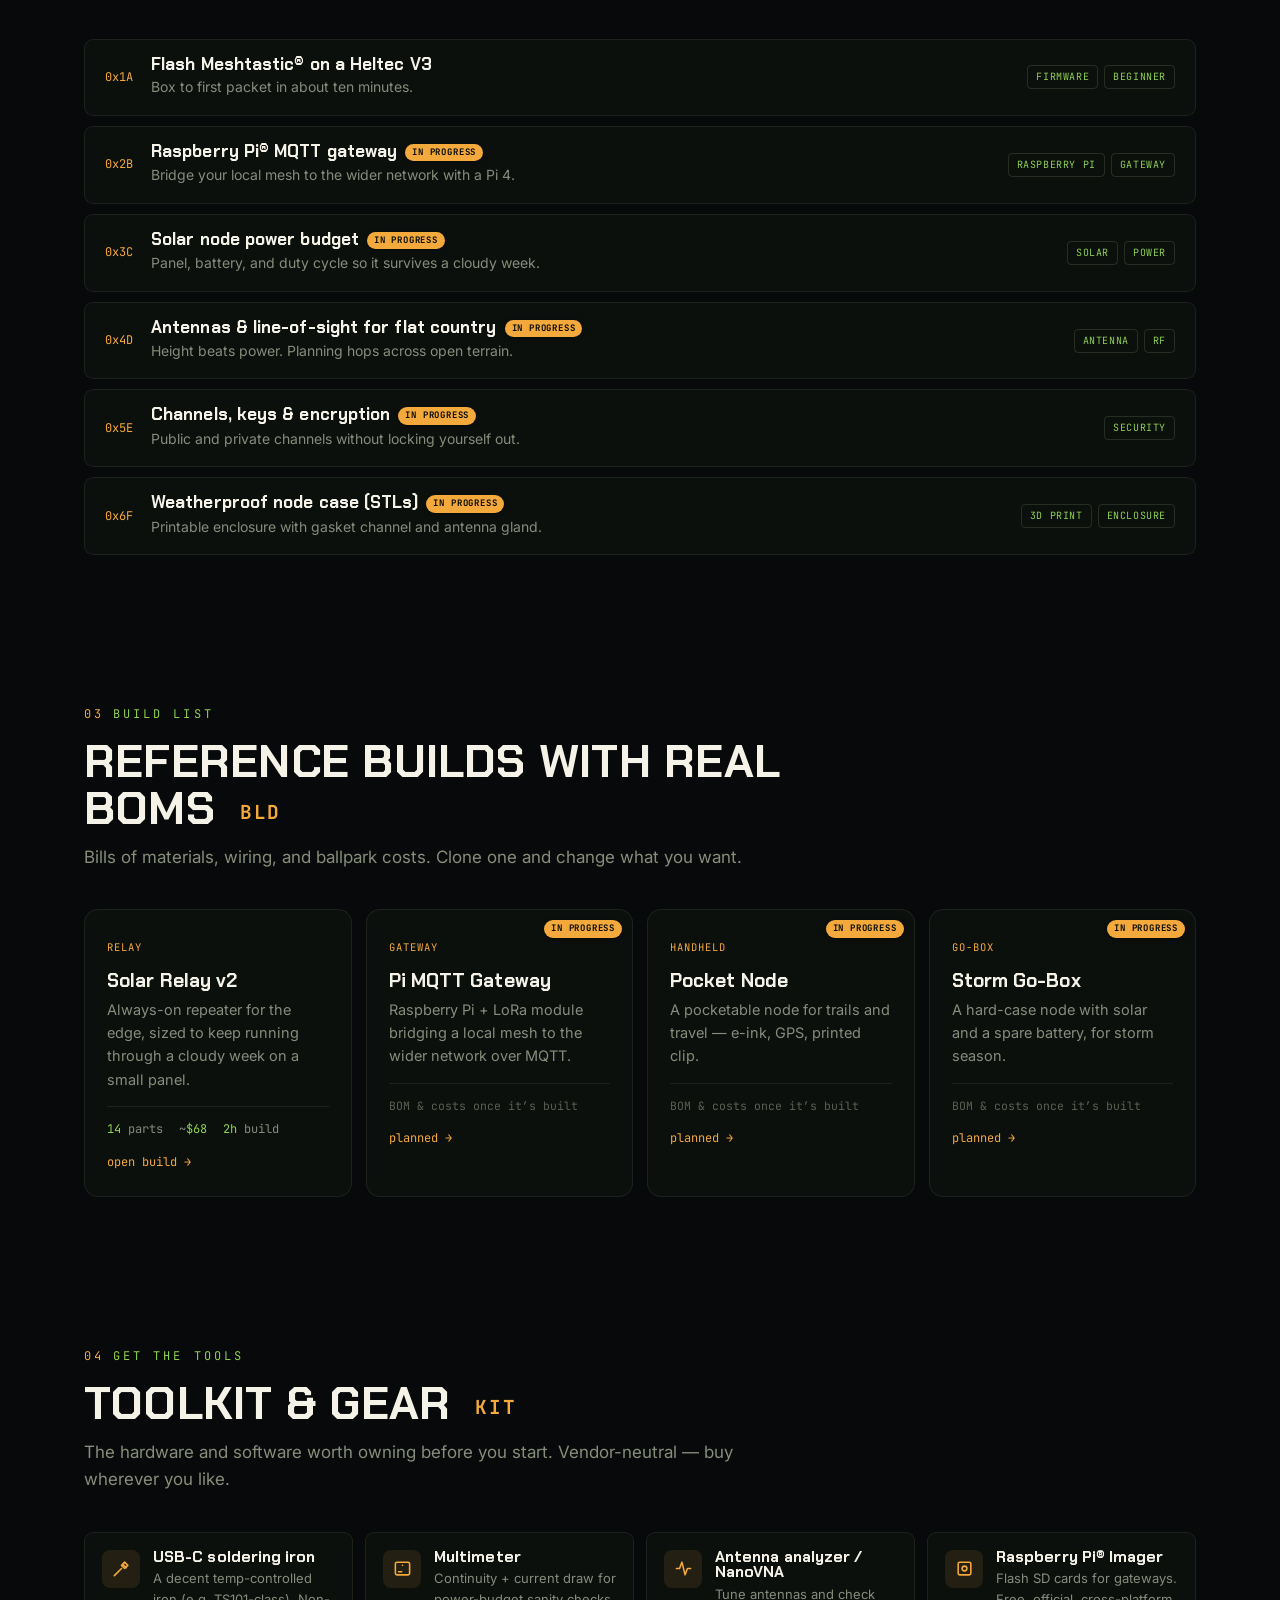
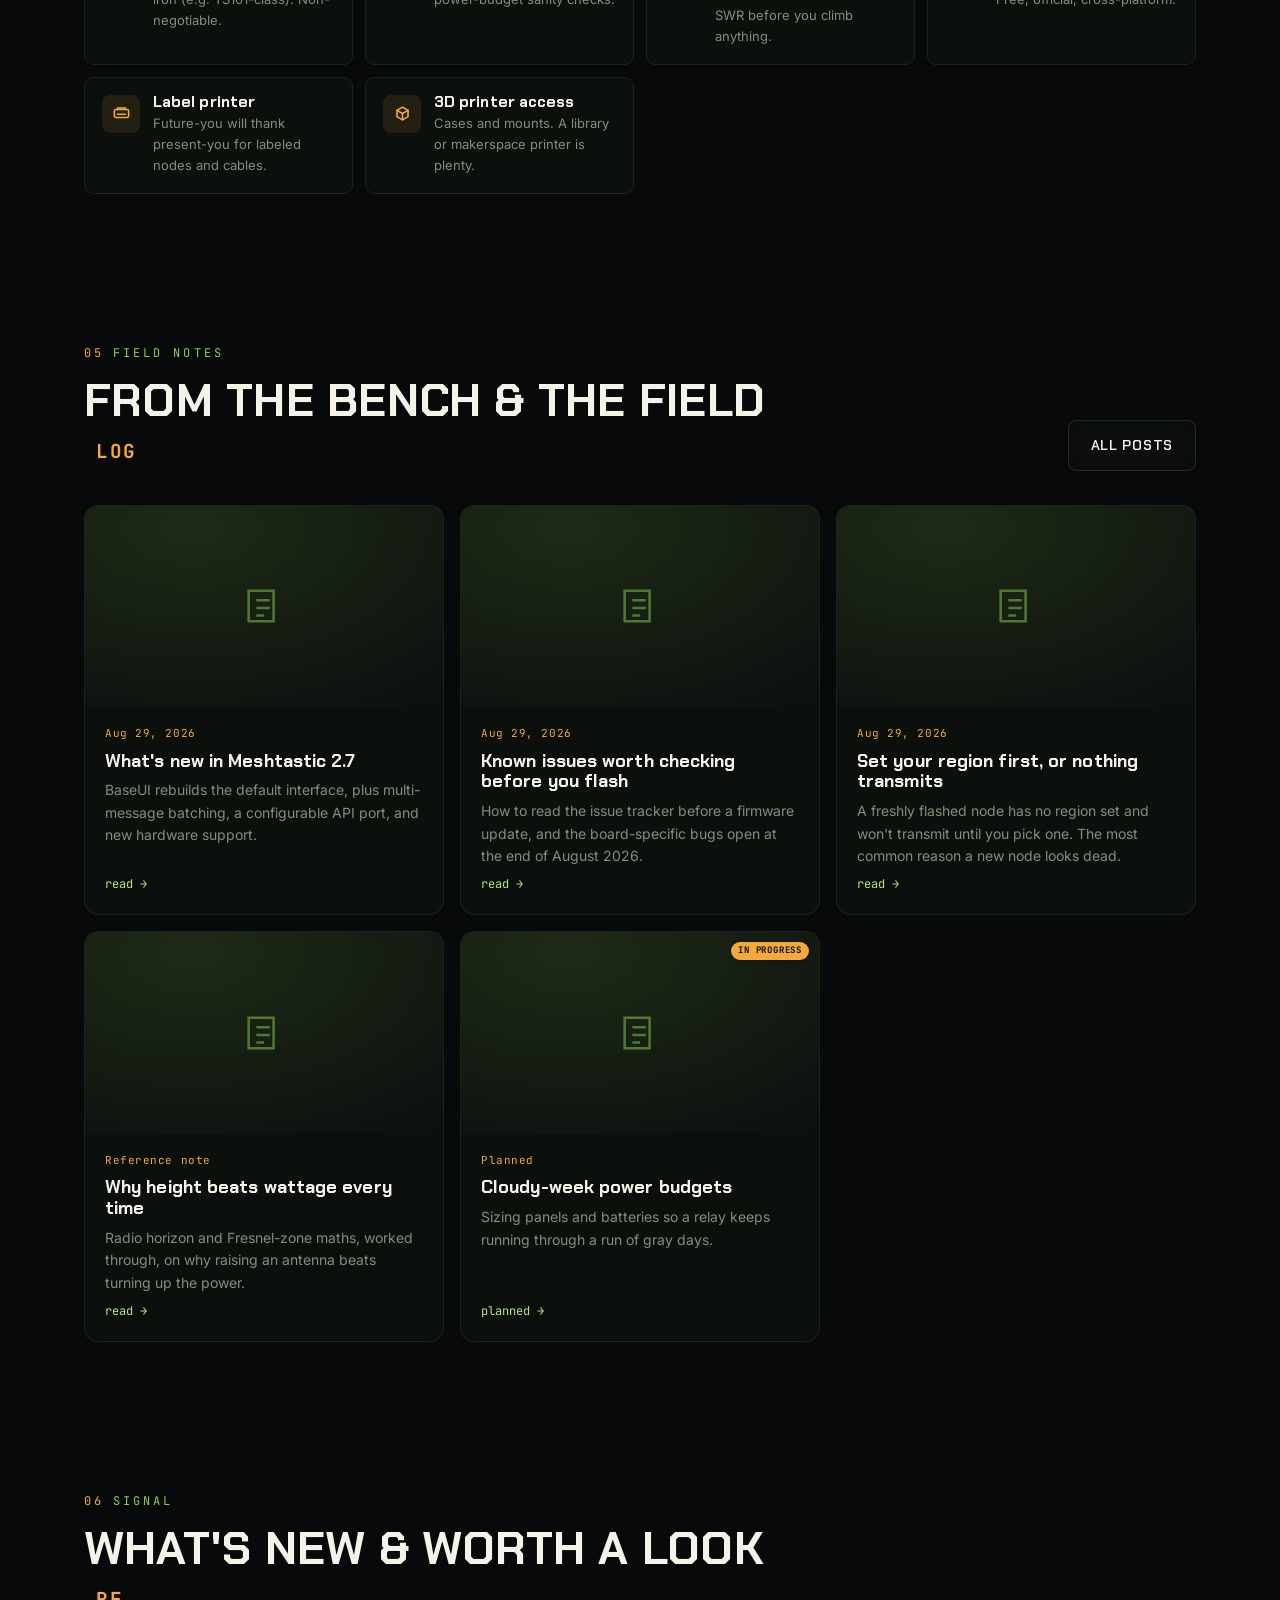
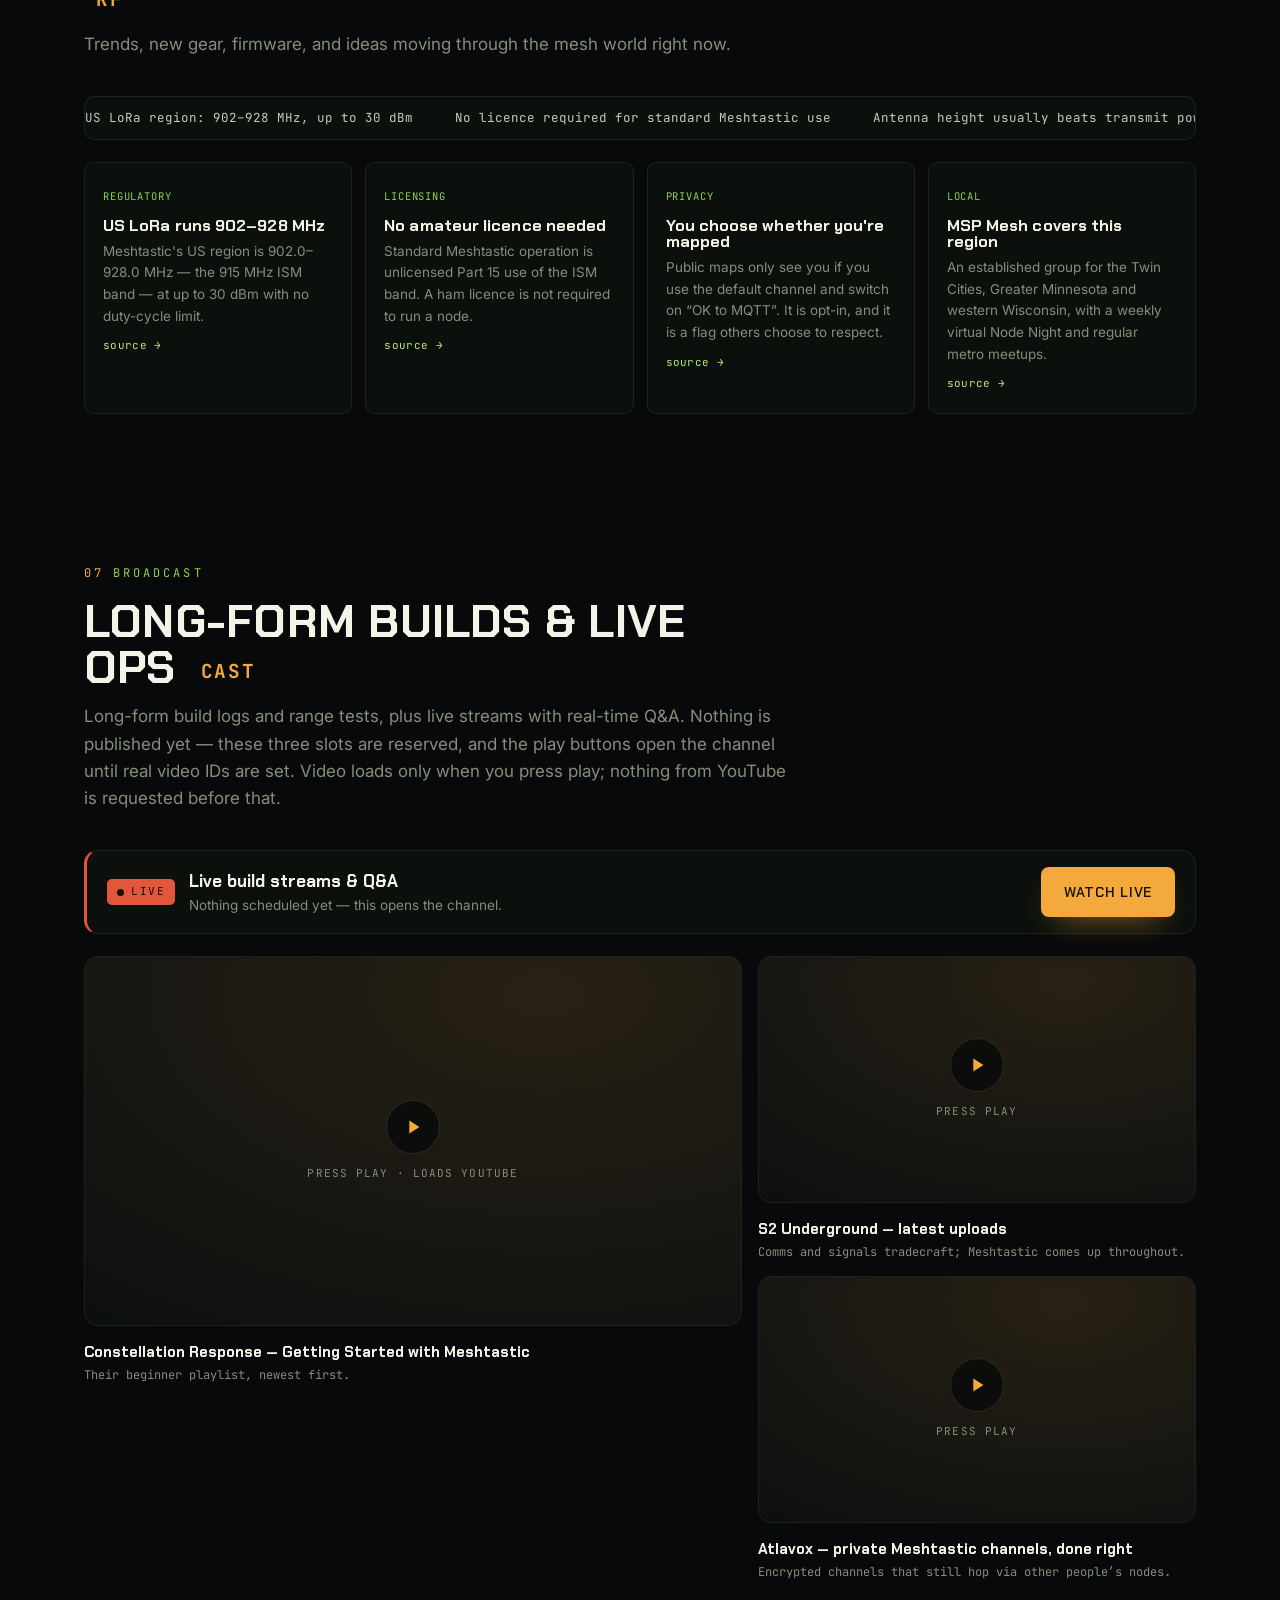
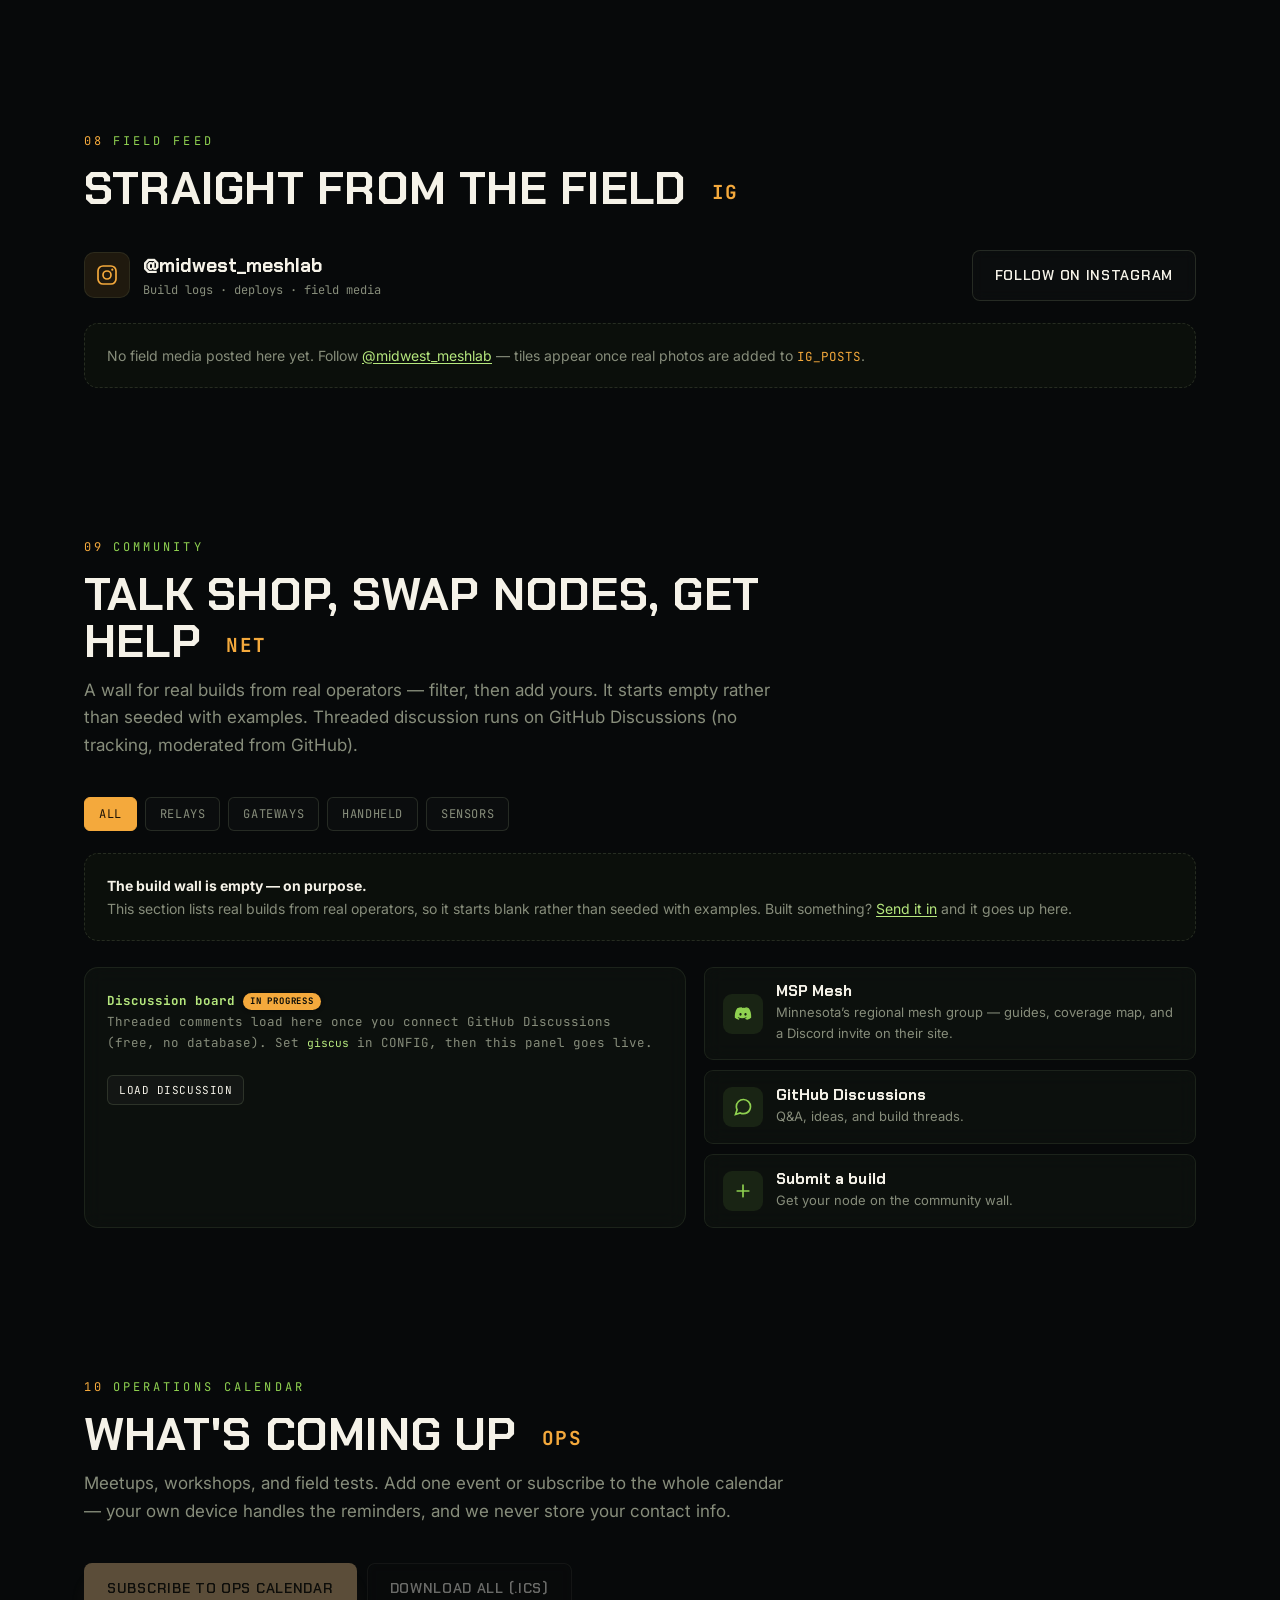
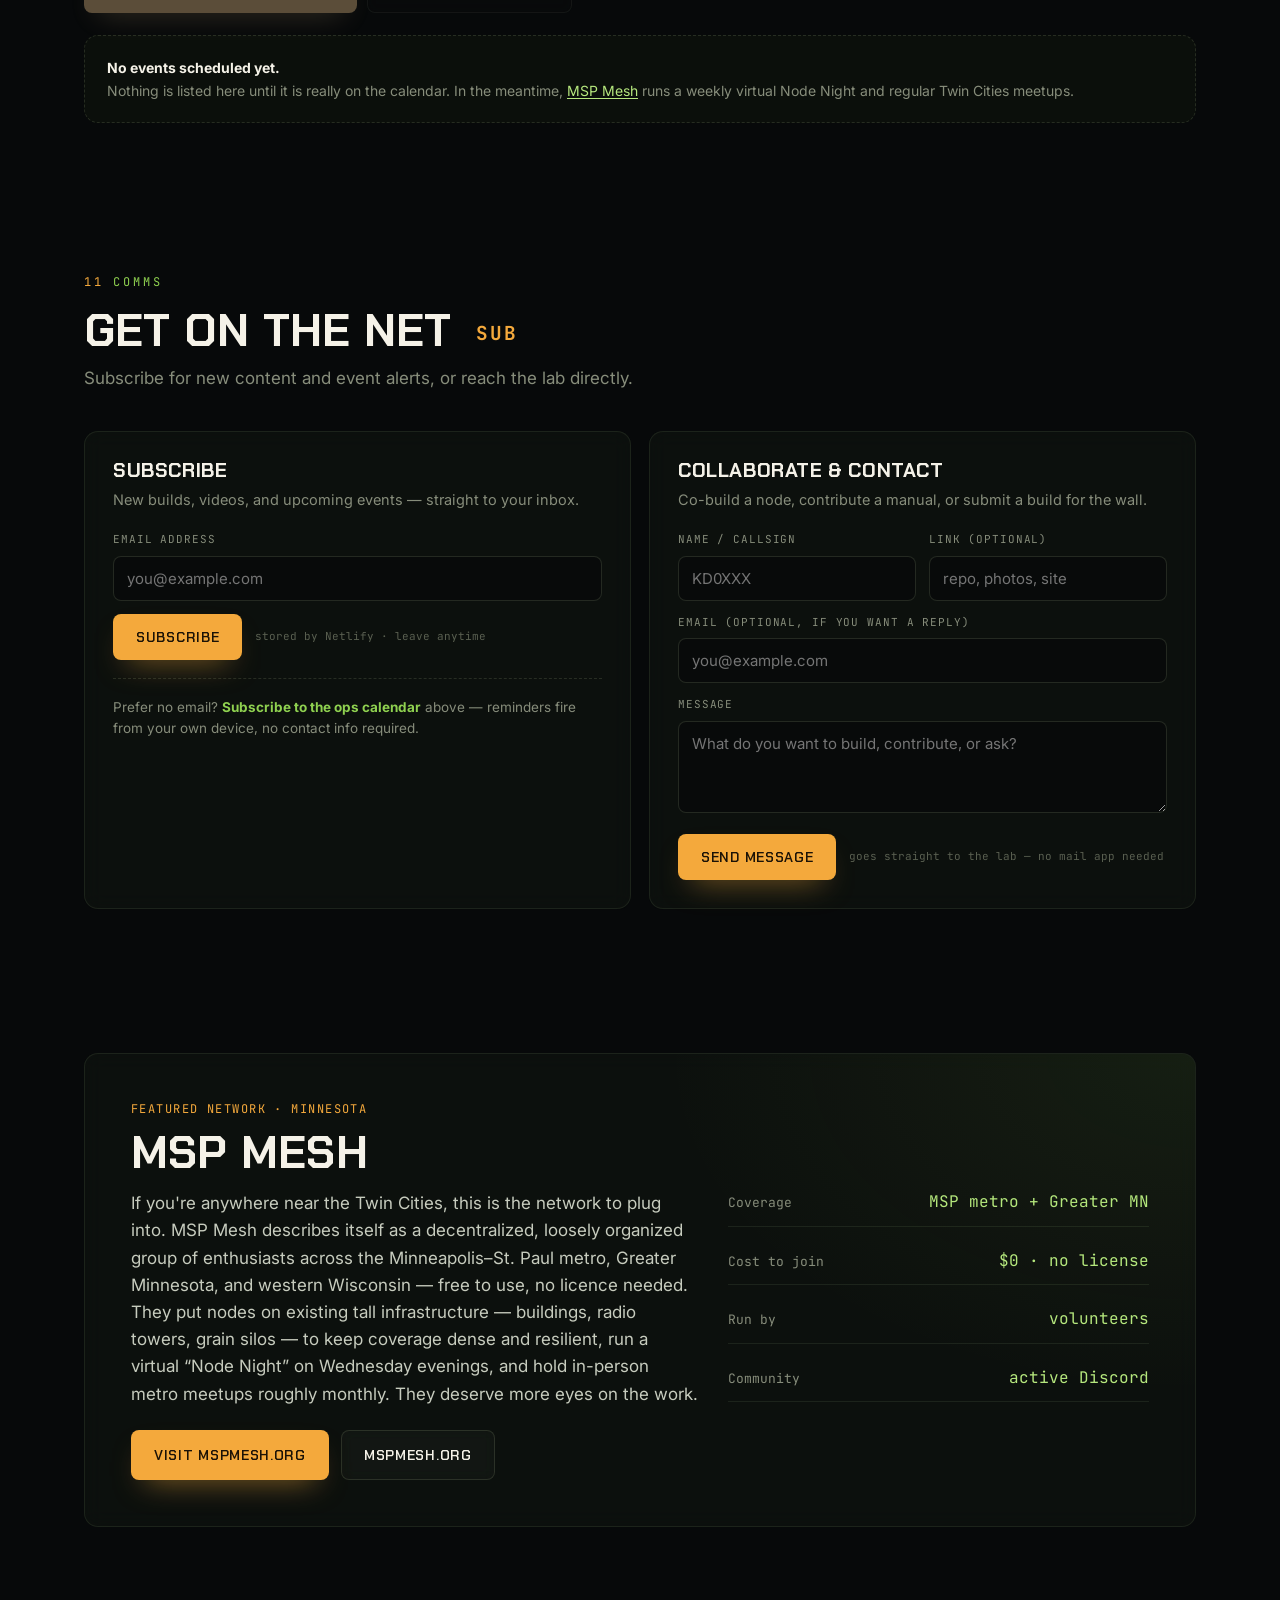
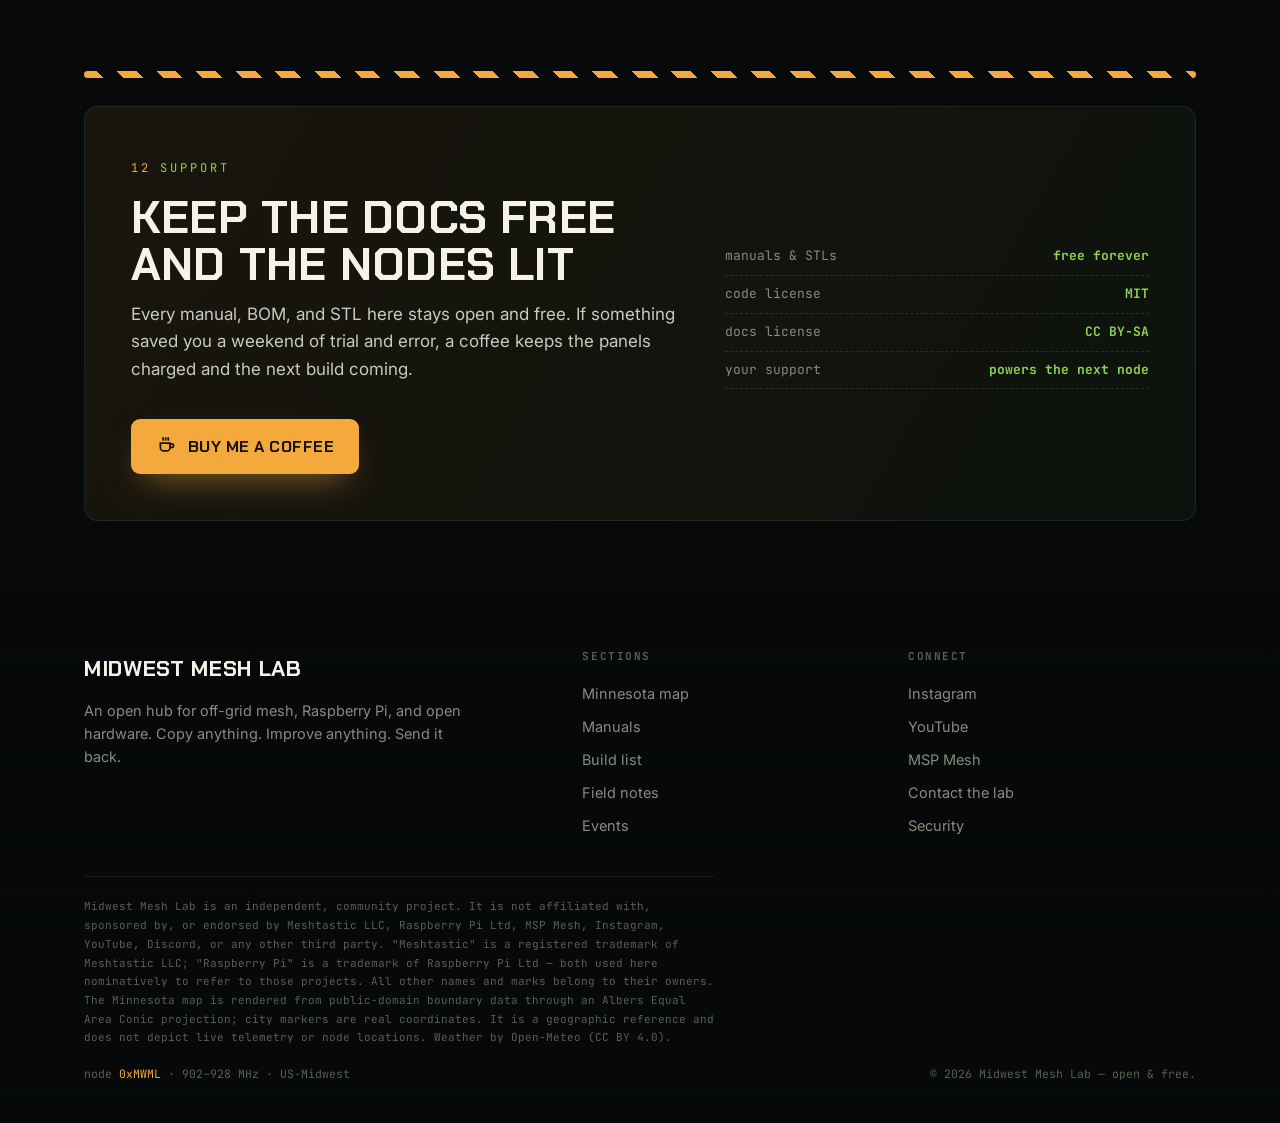
==== commit ca0111ae: "Replace Region Mesh with a real Midwest MeshCore community regionmesh.com was listed as "MeshCore Mi" ====
--- a/index.html
+++ b/index.html
@@ -587,12 +587,13 @@
         </div>
         <div class="map-card glass reveal">
           <h3>Regional builders &amp; groups</h3>
-          <p>Other Minnesota outfits working on the same problem. Independent of this lab &mdash; listed
-            because they&rsquo;re real and nearby, not as endorsements.</p>
+          <p>Other Midwest outfits working on the same problem, each with the area it actually covers.
+            Independent of this lab &mdash; listed because they&rsquo;re real, not as endorsements.</p>
           <div class="legend">
             <span class="li"><a href="https://mesh-lab.com" target="_blank" rel="noopener noreferrer">→ Mesh Lab — MN hardware builder (formerly Yeti Wurks)</a></span>
-            <span class="li"><a href="https://groups.io/g/Southeast-MN-Meshtastic" target="_blank" rel="noopener noreferrer">→ Southeast MN Meshtastic group</a></span>
-            <span class="li"><a href="https://regionmesh.com" target="_blank" rel="noopener noreferrer">→ Region Mesh — MeshCore Minnesota</a></span>
+            <span class="li"><a href="https://groups.io/g/Southeast-MN-Meshtastic" target="_blank" rel="noopener noreferrer">→ Southeast MN Meshtastic — groups.io</a></span>
+            <span class="li"><a href="https://chicagolandmesh.org" target="_blank" rel="noopener noreferrer">→ Chicagoland Mesh — Chicago metro; MeshCore, Meshtastic &amp; Reticulum</a></span>
+            <span class="li"><a href="https://meshcore.io" target="_blank" rel="noopener noreferrer">→ MeshCore — the protocol project itself</a></span>
           </div>
         </div>
       </div>
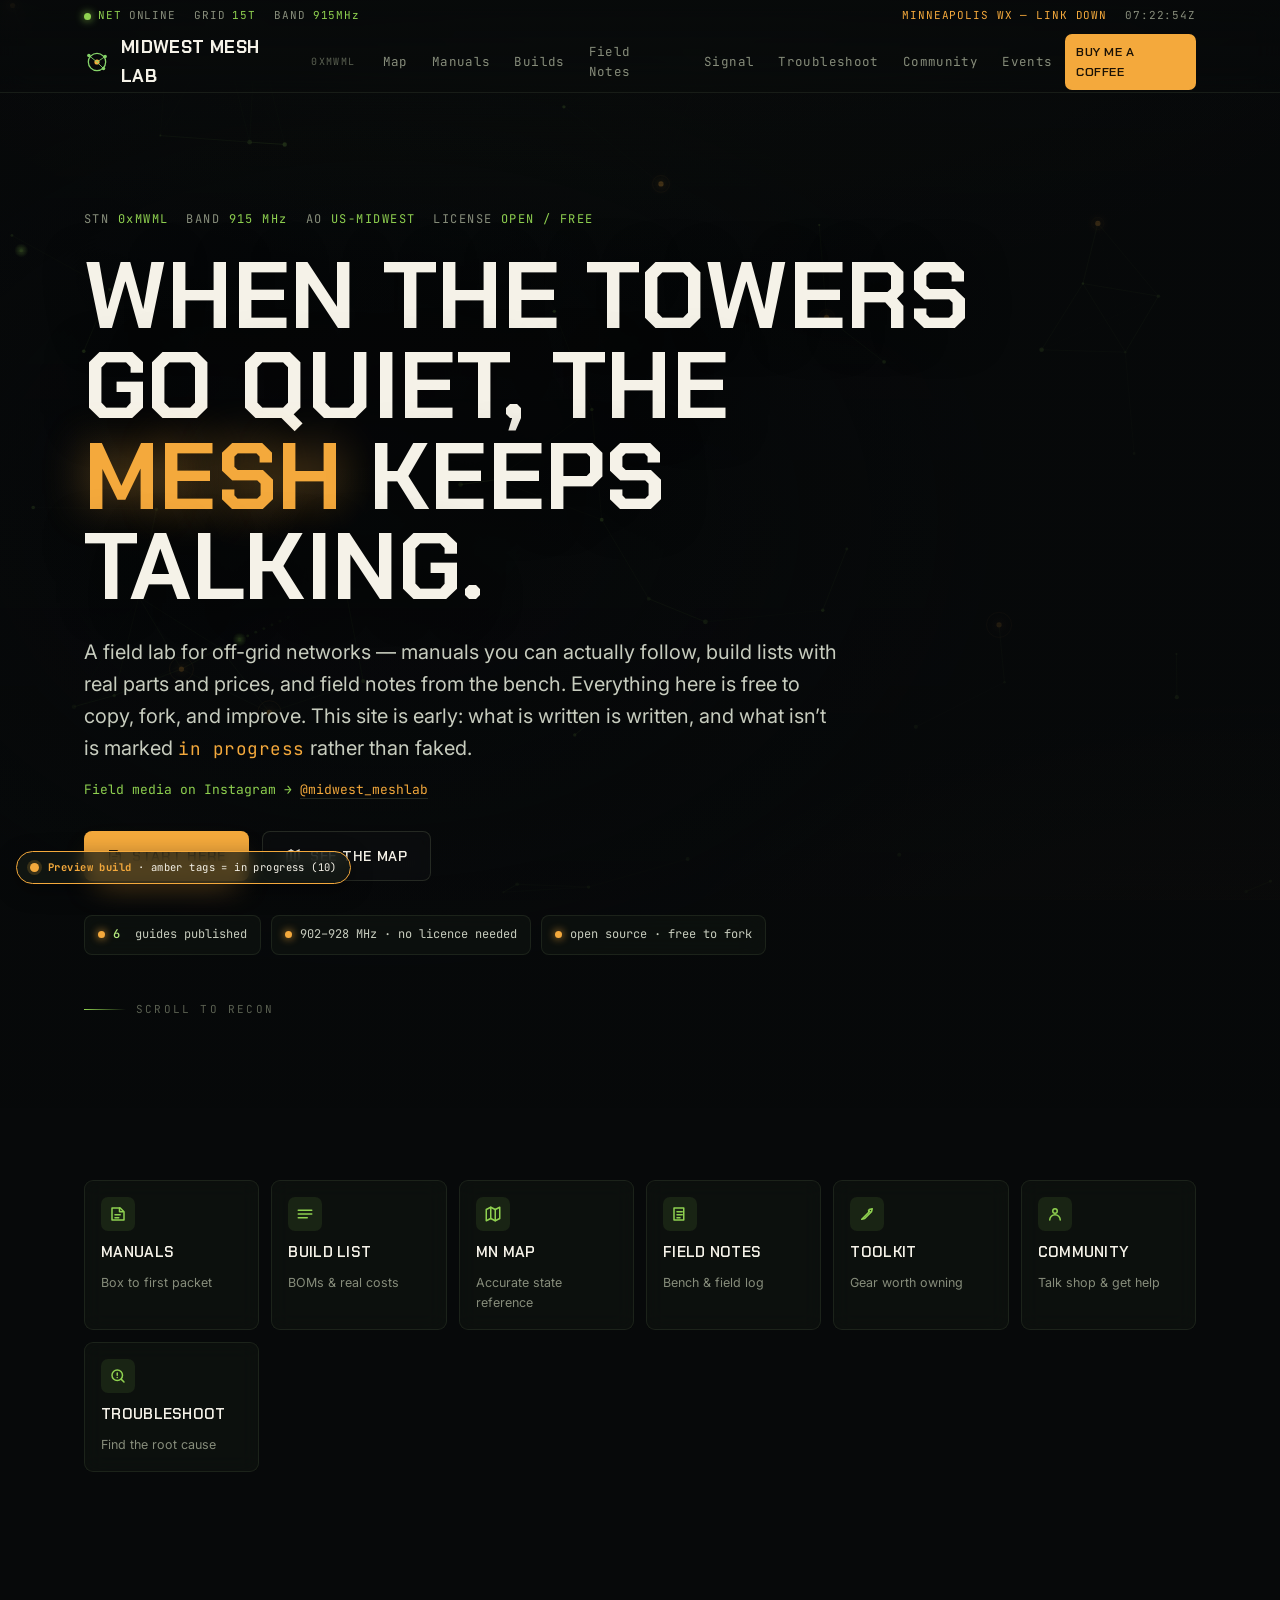
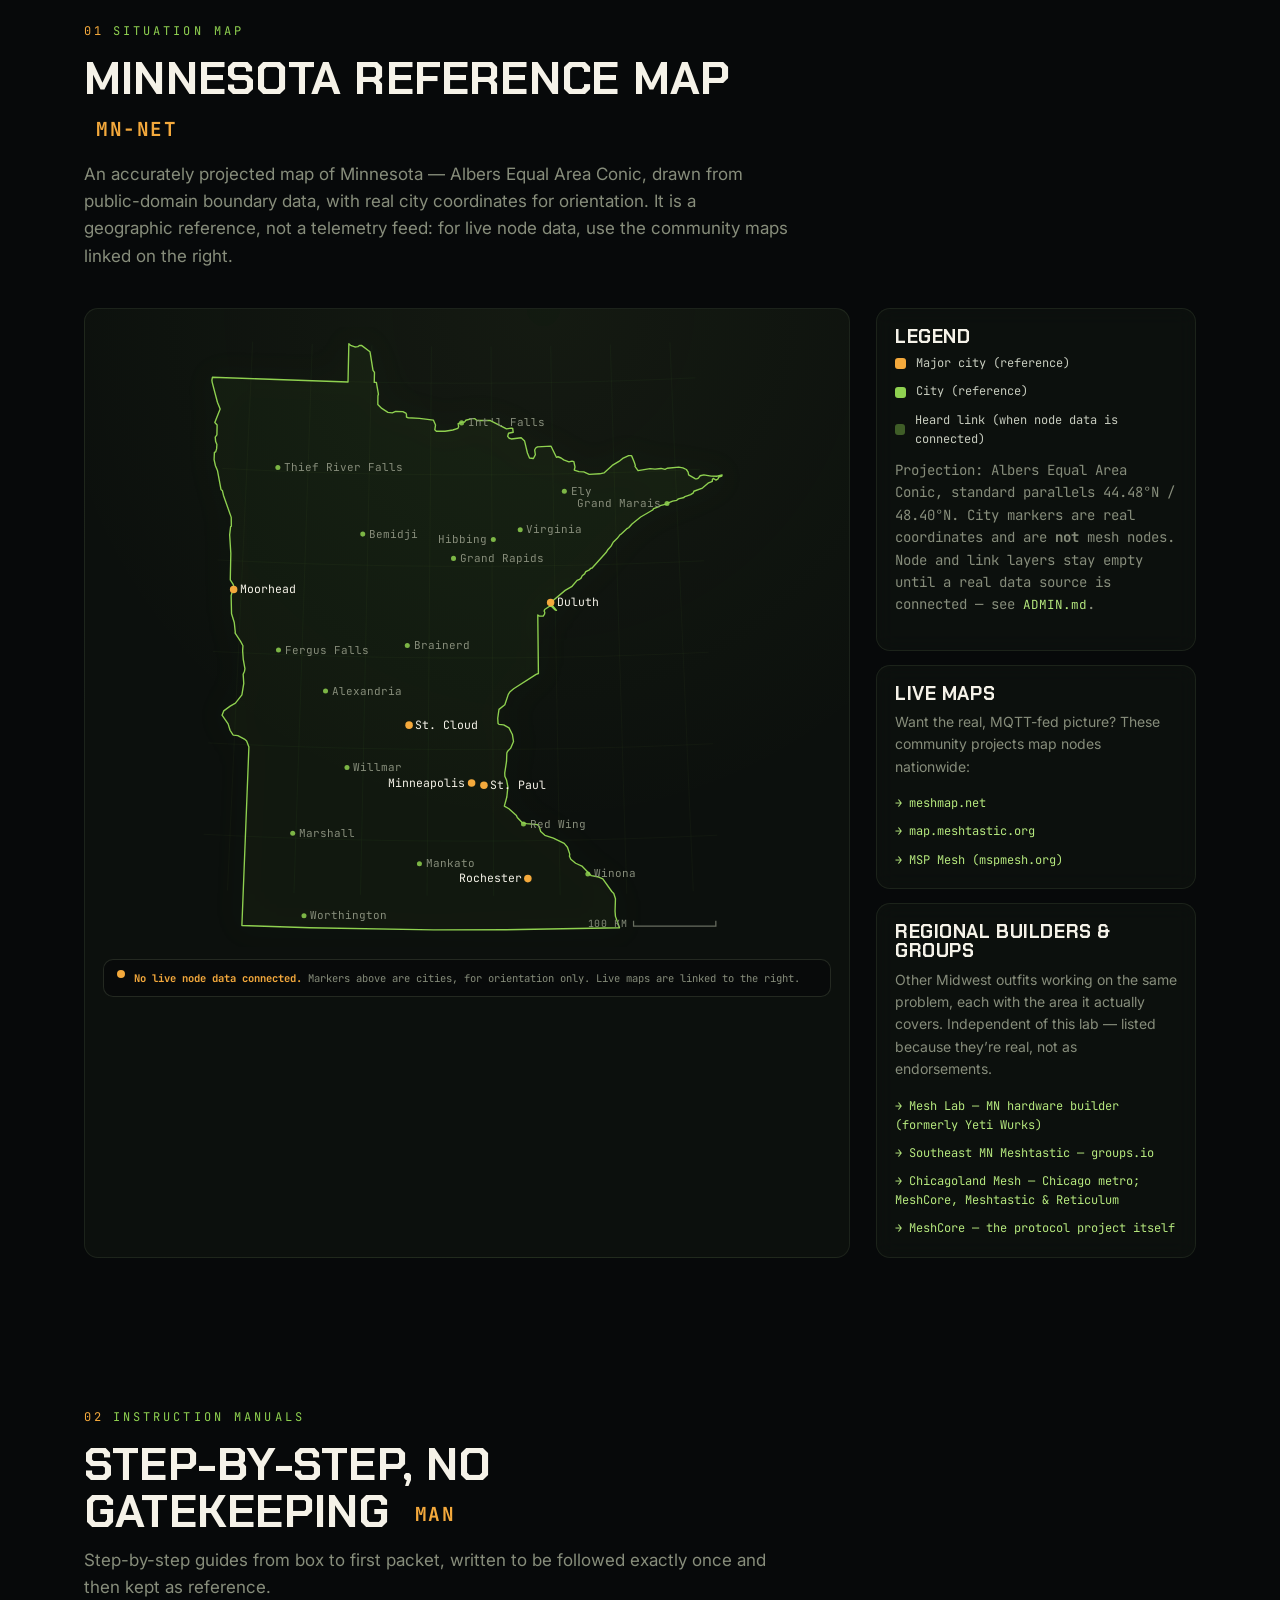
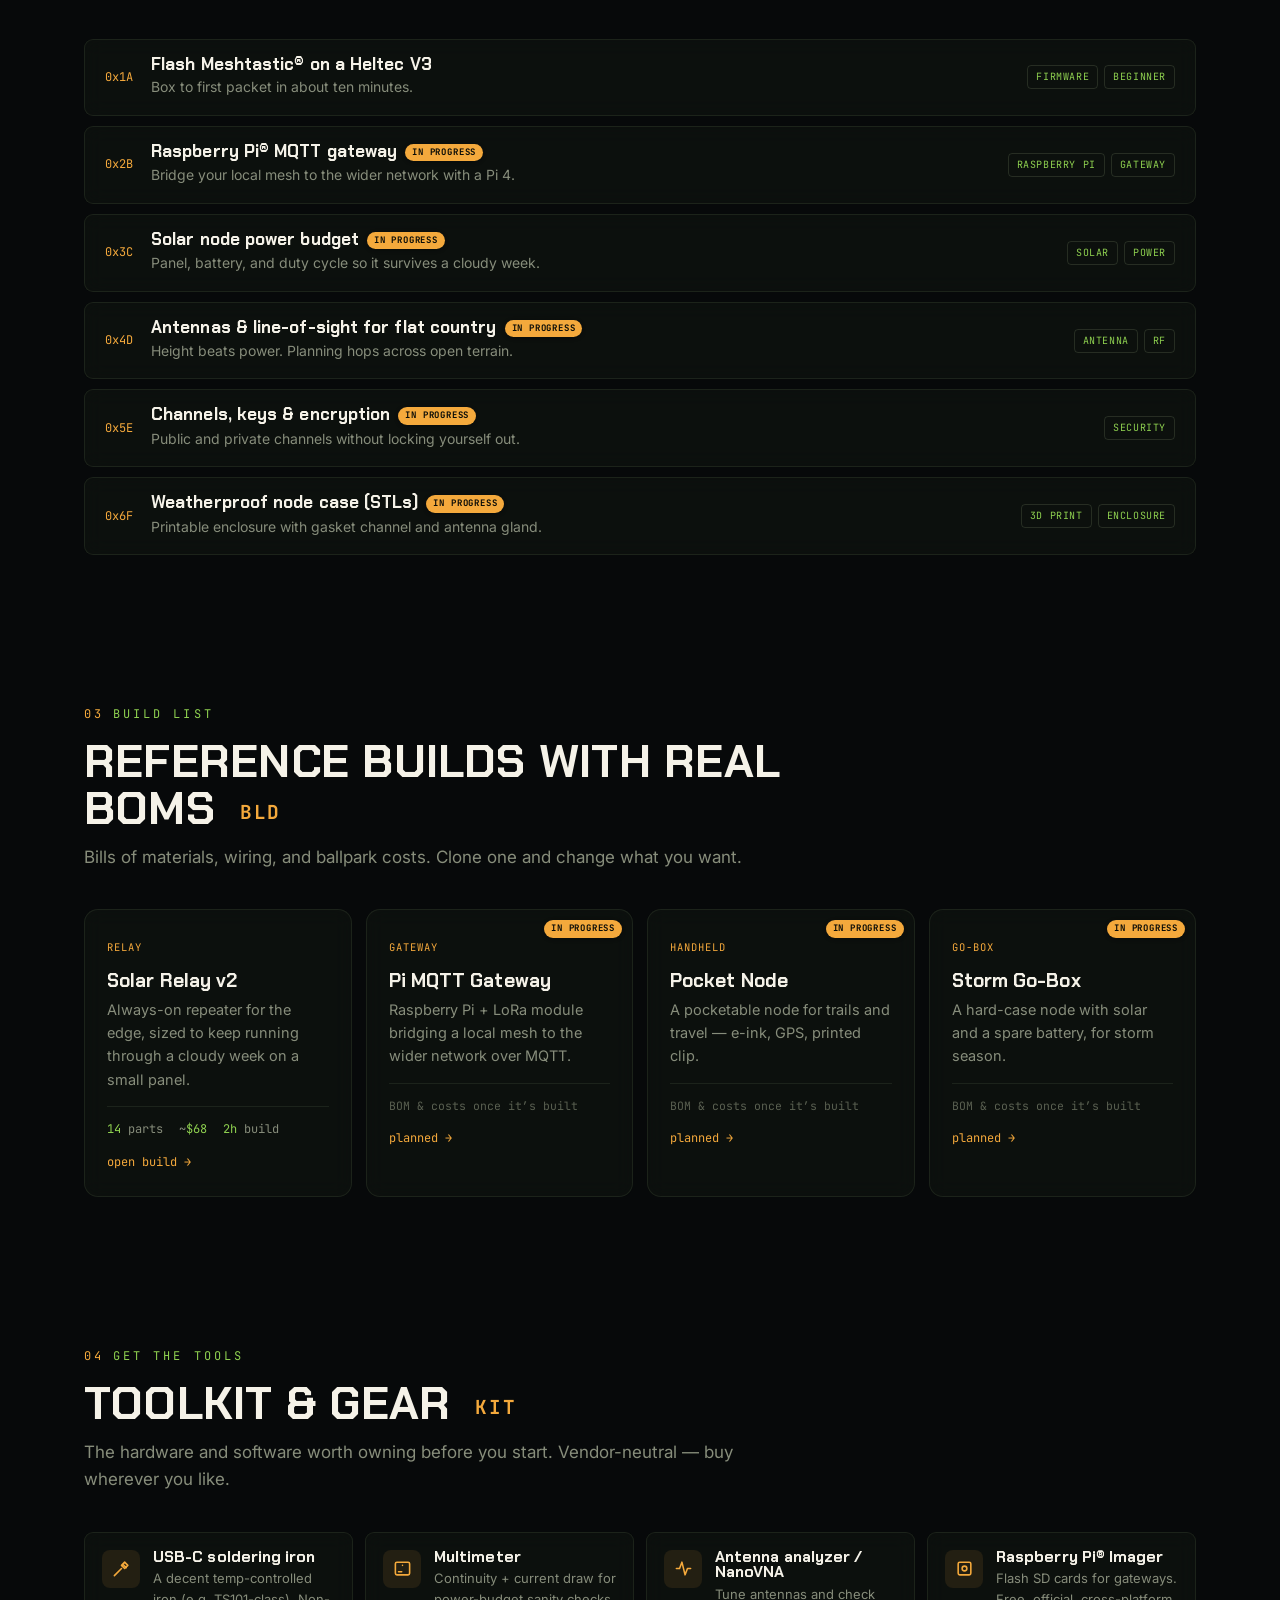
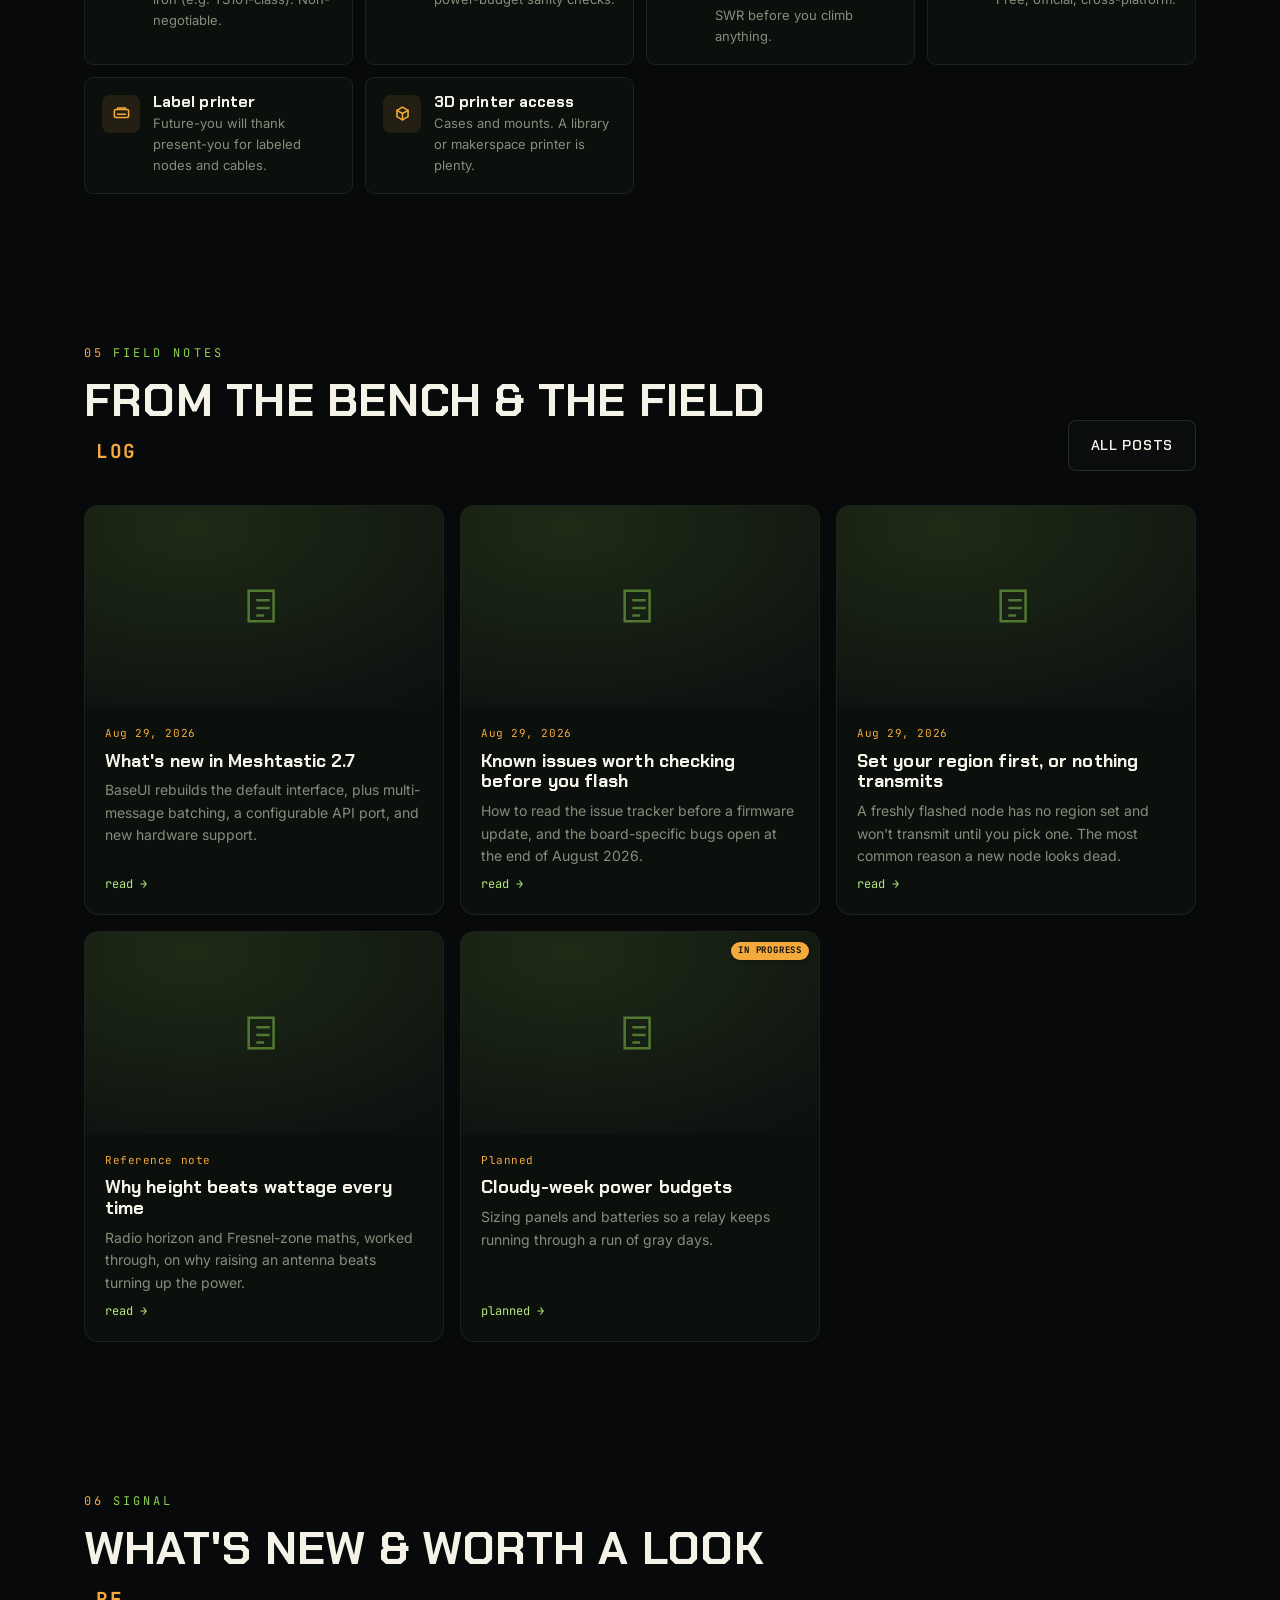
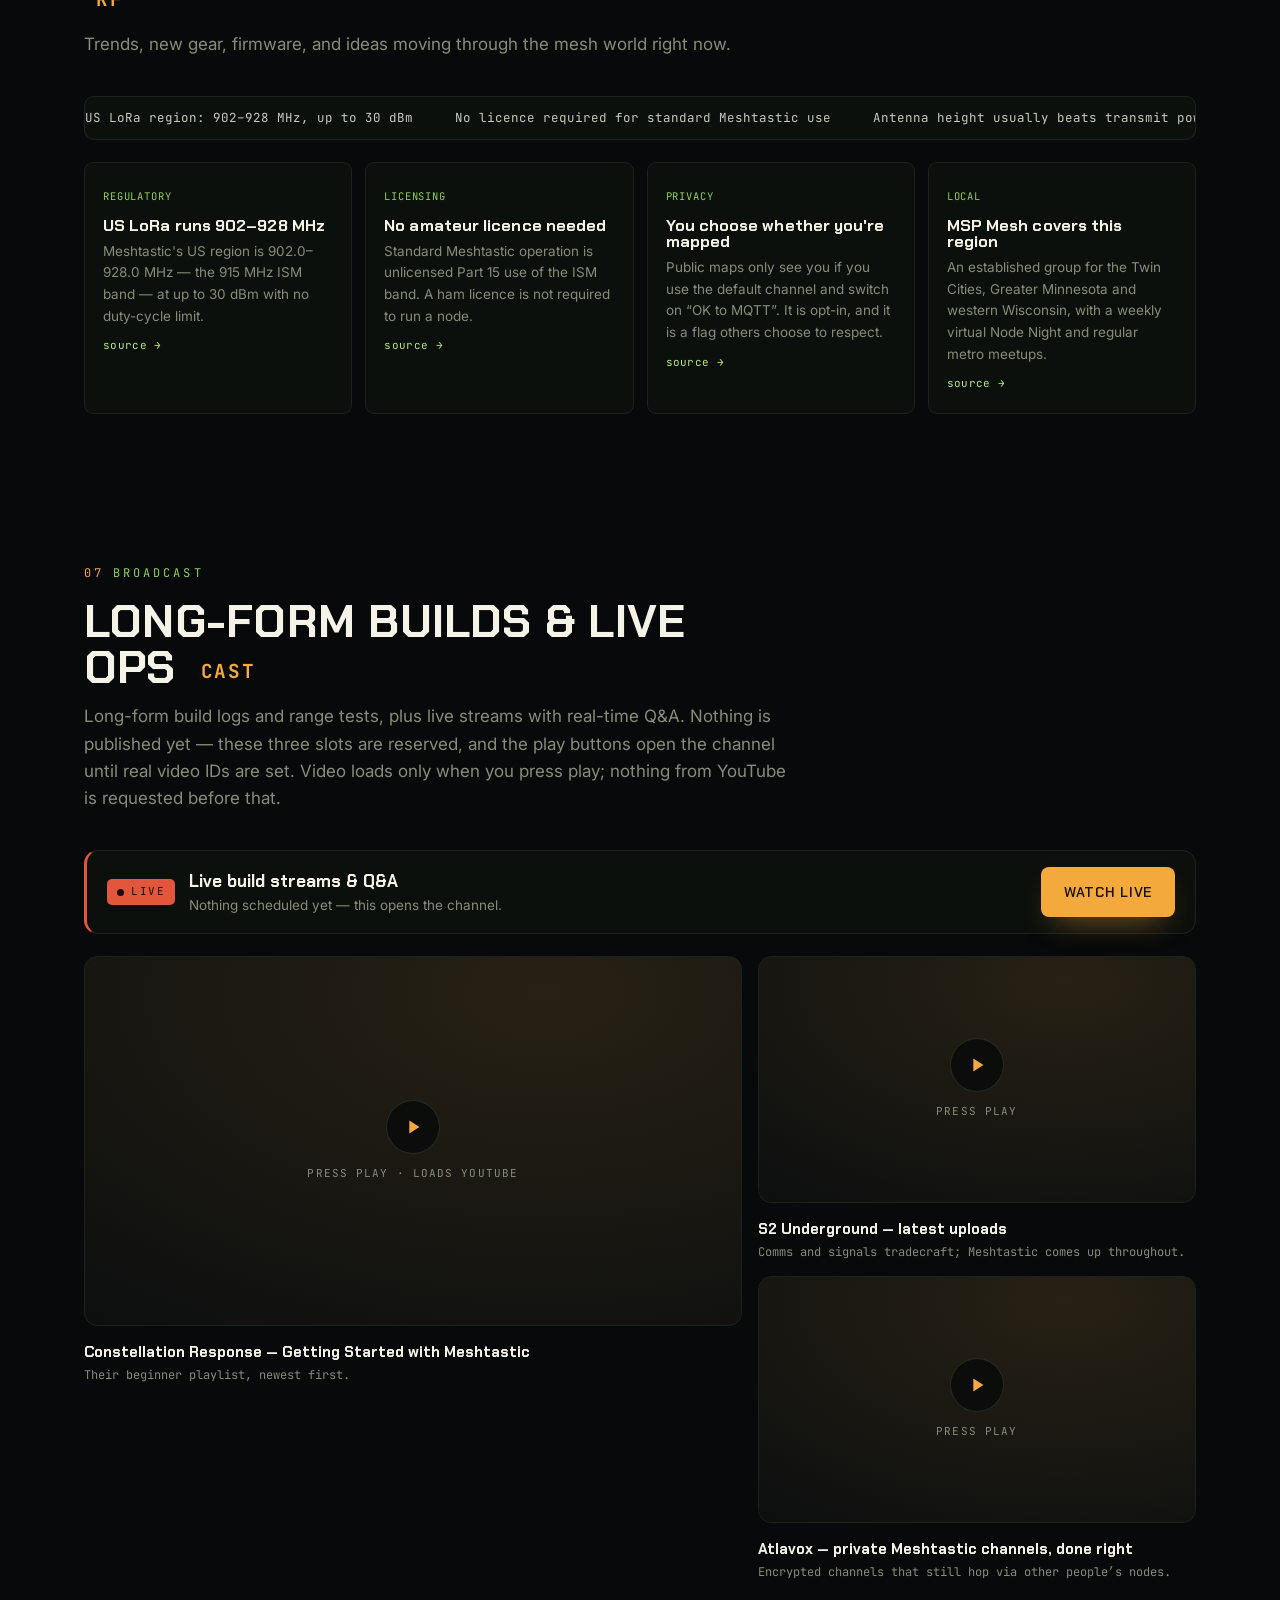
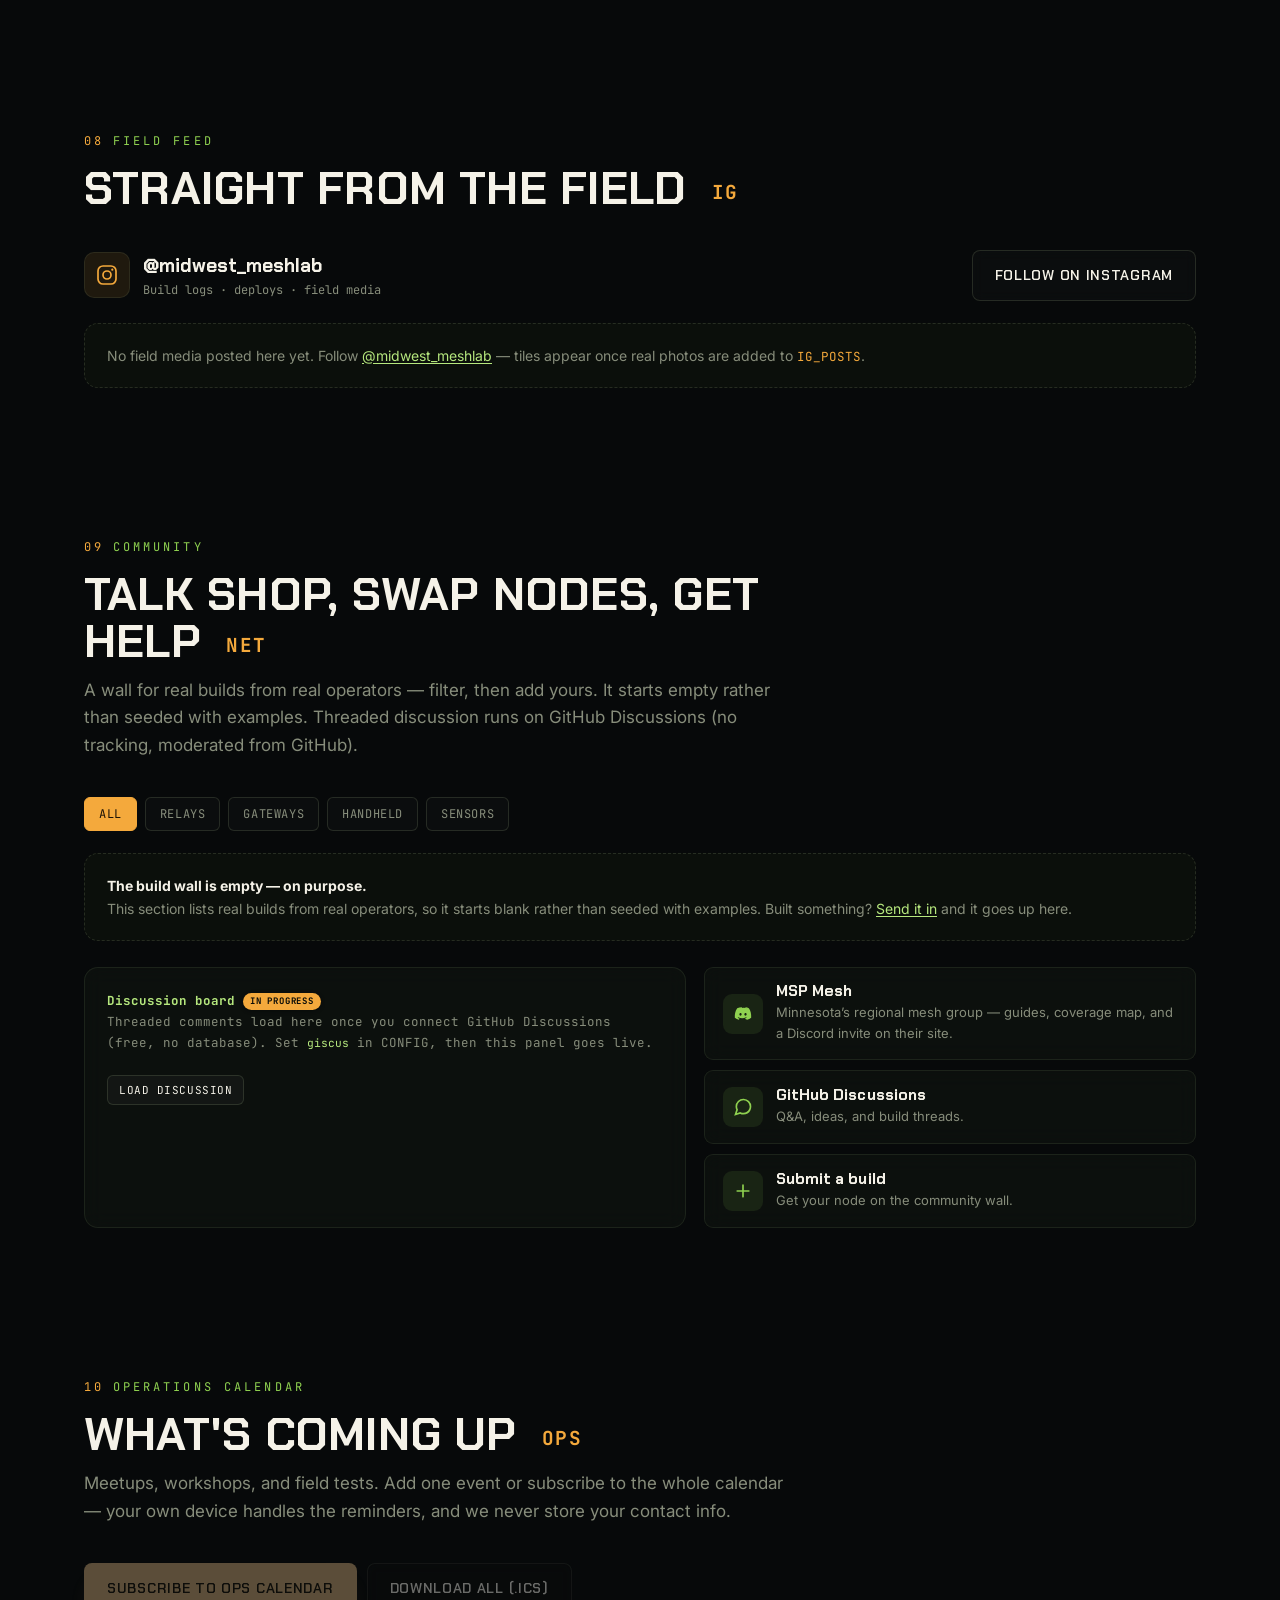
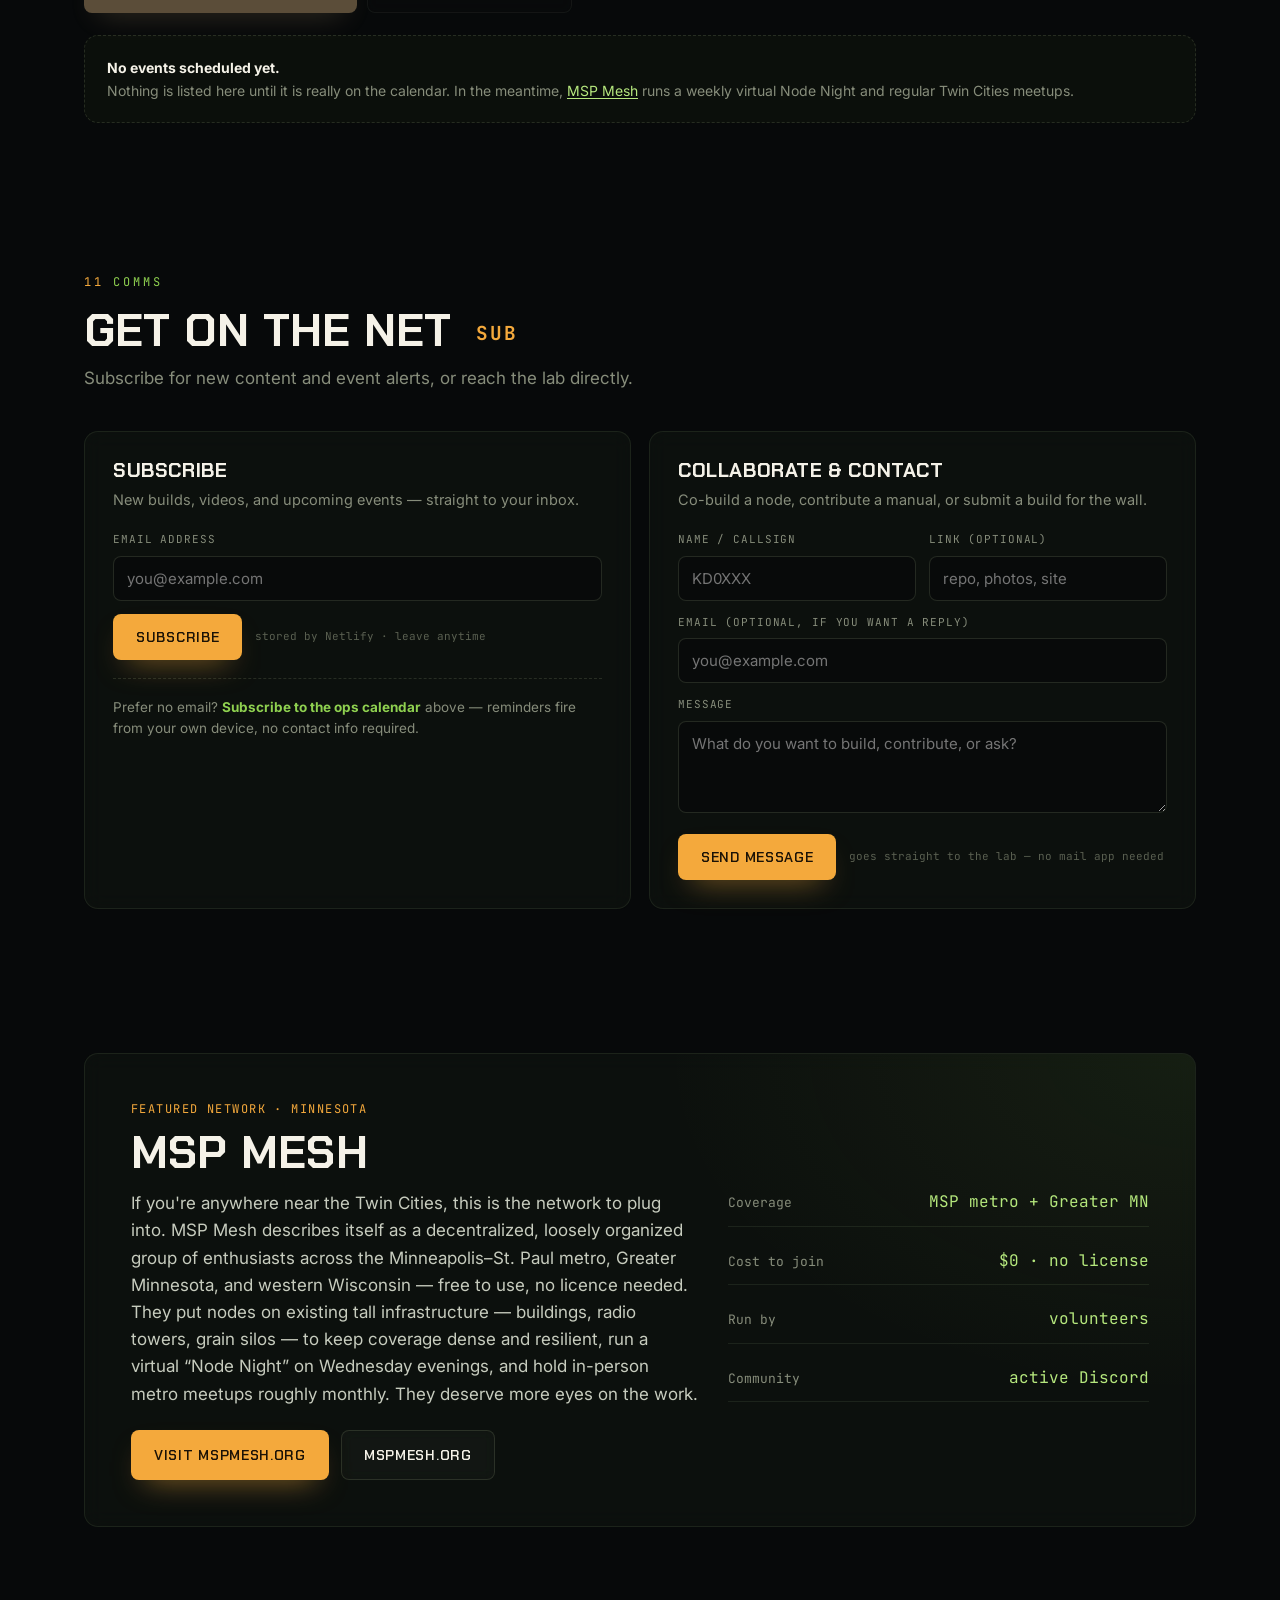
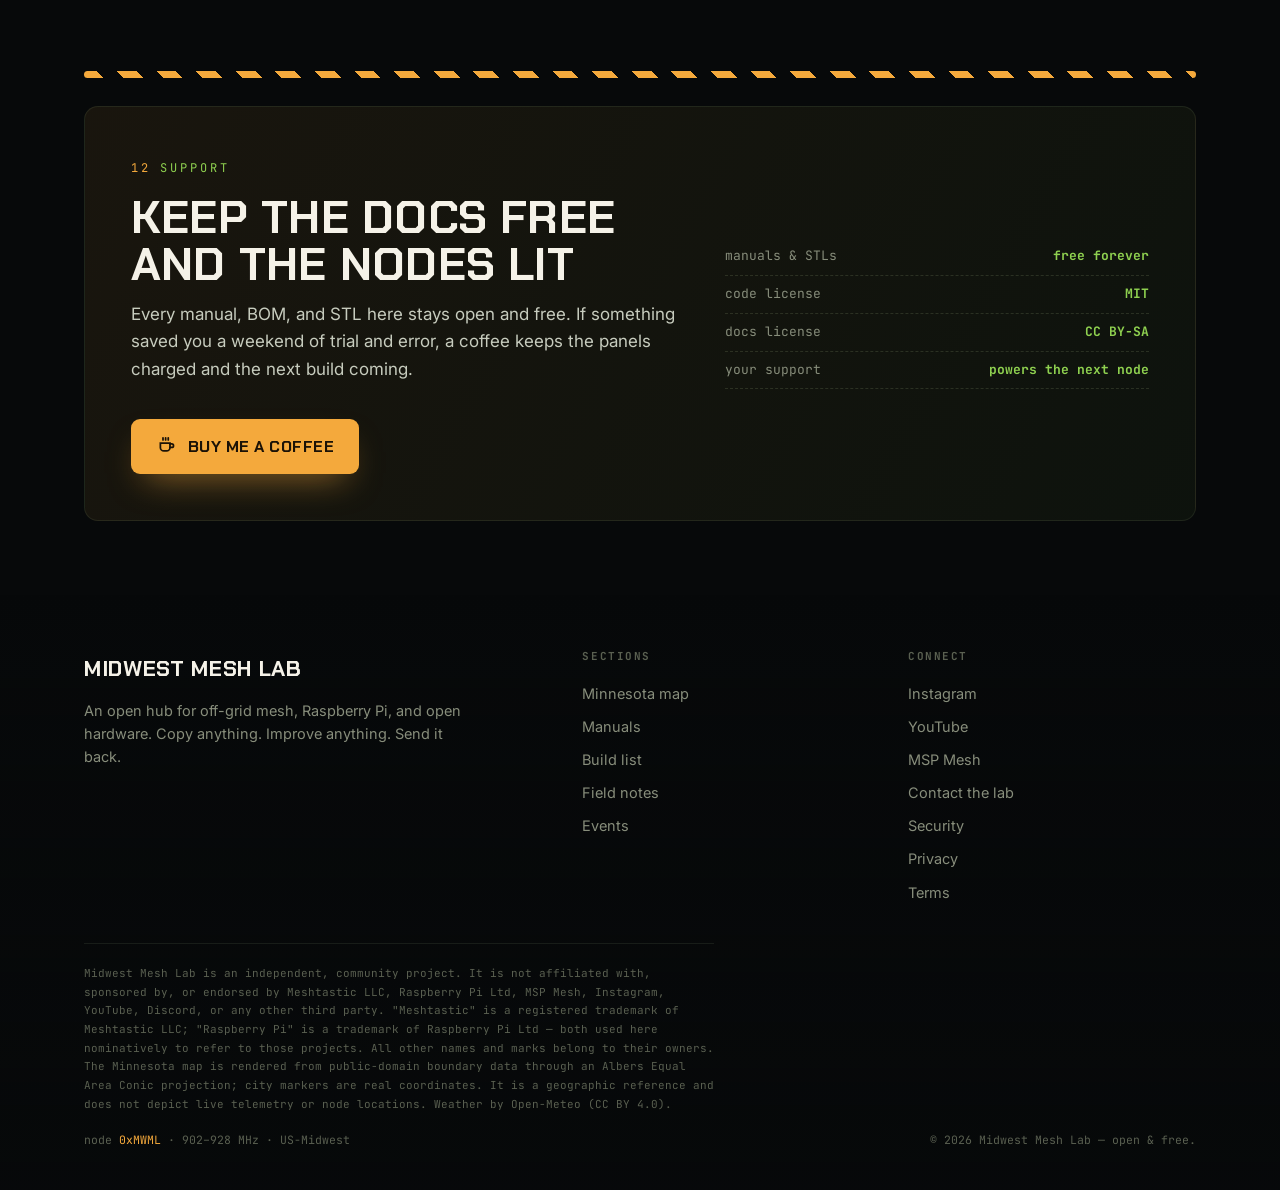
==== commit 85a4a41c: "Launch-readiness pass: SEO, icons, legal pages, form states, mobile CTA - sitemap.xml (robots.txt al" ====
--- a/index.html
+++ b/index.html
@@ -6,14 +6,22 @@
 <title>Midwest Mesh Lab — Off-grid mesh, Pi &amp; open hardware</title>
 <meta name="description" content="A field lab for off-grid mesh networking, Raspberry Pi, and open hardware — step-by-step manuals, build lists with real parts and prices, an accurately projected Minnesota map, and field notes. Midwest-based, open, and free to copy." />
 <meta name="theme-color" content="#07090A" />
+<link rel="canonical" href="https://midwestmeshlab.net/" />
+<meta property="og:type" content="website" />
+<meta property="og:site_name" content="Midwest Mesh Lab" />
+<meta property="og:title" content="Midwest Mesh Lab" />
+<meta property="og:description" content="A field lab for off-grid mesh networking, Raspberry Pi, and open hardware — step-by-step manuals, build lists with real parts and prices, an accurately projected Minnesota map, and field notes. Midwest-based, open, and free to copy." />
+<meta property="og:url" content="https://midwestmeshlab.net/" />
+<meta property="og:image" content="https://midwestmeshlab.net/media/og-card.png" />
+<meta property="og:image:width" content="1200" />
+<meta property="og:image:height" content="630" />
+<meta property="og:image:alt" content="Midwest Mesh Lab: when the towers go quiet, the mesh keeps talking." />
+<meta name="twitter:card" content="summary_large_image" />
+<link rel="icon" href="/favicon.ico" sizes="48x48" />
+<link rel="icon" href="/favicon.svg" type="image/svg+xml" />
+<link rel="apple-touch-icon" href="/apple-touch-icon.png" />
+<link rel="manifest" href="/site.webmanifest" />
 <meta name="referrer" content="strict-origin-when-cross-origin" />
-<meta property="og:title" content="Midwest Mesh Lab" />
-<meta property="og:description" content="Off-grid mesh, Raspberry Pi &amp; open hardware. Manuals, builds with real BOMs, an accurately projected Minnesota map, and field notes." />
-<meta property="og:type" content="website" />
-<meta property="og:url" content="https://midwestmeshlab.net" />
-<meta property="og:image" content="https://midwestmeshlab.net/media/og-card.png" />
-<meta name="twitter:card" content="summary_large_image" />
-<link rel="icon" href="data:image/svg+xml,%3Csvg xmlns='http://www.w3.org/2000/svg' viewBox='0 0 24 24'%3E%3Crect width='24' height='24' fill='%2307090A'/%3E%3Ccircle cx='12' cy='12' r='2.4' fill='%23F4A93C'/%3E%3Ccircle cx='12' cy='12' r='7' fill='none' stroke='%2386D46A' stroke-width='1.2'/%3E%3Ccircle cx='5' cy='6' r='1.5' fill='%2386D46A'/%3E%3Ccircle cx='19' cy='7' r='1.5' fill='%2386D46A'/%3E%3Cpath d='M12 12 5 6M12 12l7-5' stroke='%2386D46A' stroke-width='0.8'/%3E%3C/svg%3E" />
 <link rel="preconnect" href="https://fonts.googleapis.com" />
 <link rel="preconnect" href="https://fonts.gstatic.com" crossorigin />
 <link href="https://fonts.googleapis.com/css2?family=Chakra+Petch:wght@500;600;700&family=Inter:wght@400;500;600&family=JetBrains+Mono:wght@400;500&display=swap" rel="stylesheet" />
@@ -459,9 +467,42 @@
 @media (prefers-reduced-motion:reduce){.reveal{opacity:1;transform:none;transition:none}}
 .toast{position:fixed;left:50%;bottom:24px;transform:translateX(-50%) translateY(150%);background:var(--glass-2);border:1px solid var(--green);
   color:var(--ink);font-family:var(--mono);font-size:13px;padding:13px 20px;border-radius:9px;z-index:120;box-shadow:var(--shadow);
-  transition:transform .34s var(--ease);max-width:90vw;backdrop-filter:blur(10px)}
-.toast.show{transform:translateX(-50%) translateY(0)}
+  transition:transform .34s var(--ease),visibility 0s .34s;max-width:90vw;backdrop-filter:blur(10px);visibility:hidden}
+.toast.show{transform:translateX(-50%) translateY(0);visibility:visible;transition:transform .34s var(--ease)}
+
+/* form error + submitting states (see "forms" in WIRING) */
+.field .err{font-family:var(--mono);font-size:12px;color:var(--alert);margin:7px 0 0;display:flex;gap:6px;align-items:flex-start}
+.field .err:empty{display:none}
+.field .err::before{content:"!";flex:none;width:15px;height:15px;border-radius:50%;background:var(--alert);color:#1a0c09;
+  font-weight:700;font-size:10.5px;display:grid;place-items:center;margin-top:1px}
+.field.invalid input,.field.invalid textarea{border-color:var(--alert)}
+.field.invalid input:focus,.field.invalid textarea:focus{border-color:var(--alert);box-shadow:0 0 0 3px rgba(226,87,59,.18)}
+.btn[aria-busy="true"]{opacity:.85;filter:none;cursor:progress}
+
+/* loading placeholder for click-to-load embeds */
+.loading{position:absolute;inset:0;display:grid;place-content:center;justify-items:center;gap:12px;
+  font-family:var(--mono);font-size:11.5px;letter-spacing:.12em;text-transform:uppercase;color:var(--muted);background:var(--bg2)}
+.loading.inline{position:static;padding:30px 0;background:none}
+.loading .spin{width:26px;height:26px;border-radius:50%;border:2px solid var(--line-2);border-top-color:var(--amber);animation:spin .8s linear infinite}
+@keyframes spin{to{transform:rotate(360deg)}}
+@media (prefers-reduced-motion:reduce){.loading .spin{animation:none;border-color:var(--amber)}}
+
+/* sticky mobile CTA: phones only, shown between the hero and the comms section */
+.mcta{display:none}
+@media (max-width:720px){
+  .mcta{display:flex;position:fixed;left:0;right:0;bottom:0;z-index:90;gap:12px;align-items:center;justify-content:space-between;
+    padding:10px 16px calc(10px + env(safe-area-inset-bottom));background:rgba(7,9,10,.92);backdrop-filter:blur(12px);
+    border-top:1px solid var(--line-2);transform:translateY(110%);transition:transform .3s var(--ease)}
+  .mcta.show{transform:none}
+  .mcta span{font-family:var(--mono);font-size:11.5px;letter-spacing:.06em;color:var(--muted);line-height:1.35}
+  .mcta .btn{padding:11px 16px;flex:none}
+  body.mcta-on .toast{bottom:calc(84px + env(safe-area-inset-bottom))}
+  body.mcta-on .wip-legend{bottom:calc(80px + env(safe-area-inset-bottom))}
+  .wip-legend{transition:bottom .3s var(--ease)}
+}
+@media (max-width:720px) and (prefers-reduced-motion:reduce){.mcta{transition:none}}
 </style>
+<script src="/assets/analytics.js" defer></script>
 </head>
 <body>
 
@@ -905,8 +946,10 @@
         <a id="lnk-ig3" href="#" target="_blank" rel="noopener noreferrer me">Instagram</a>
         <a id="lnk-yt" href="#" target="_blank" rel="noopener">YouTube</a>
         <a id="lnk-msp2" href="#" target="_blank" rel="noopener">MSP Mesh</a>
-        <a href="#contact">Contact the lab</a>
+        <a href="#comms">Contact the lab</a>
         <a href="/.well-known/security.txt">Security</a>
+        <a href="/privacy.html">Privacy</a>
+        <a href="/terms.html">Terms</a>
       </div>
     </div>
     <p class="disclaimer">
@@ -924,6 +967,13 @@
     </div>
   </div>
 </footer>
+</div>
+
+<!-- Sticky mobile CTA (phones only). Hidden over the hero, which has its own
+     CTAs, and over the comms section it points at. See "sticky CTA" in WIRING. -->
+<div class="mcta" id="mcta" aria-hidden="true">
+  <span>New builds &amp; event alerts</span>
+  <a class="btn btn-primary" href="#comms" tabindex="-1">Subscribe</a>
 </div>
 
 <div class="toast" id="toast" role="status" aria-live="polite"></div>
@@ -1234,7 +1284,9 @@
     f.src=src;f.title=box.dataset.title||'Video';
     f.allow='accelerometer;autoplay;encrypted-media;gyroscope;picture-in-picture';
     f.setAttribute('referrerpolicy','strict-origin-when-cross-origin');f.setAttribute('allowfullscreen','');
-    box.innerHTML='';box.appendChild(f);});});
+    box.innerHTML='<div class="loading" role="status"><span class="spin" aria-hidden="true"></span>Loading video</div>';
+    f.addEventListener('load',()=>{const l=box.querySelector('.loading');if(l)l.remove();},{once:true});
+    box.appendChild(f);});});
 
 /* events + ICS (built-in reminders => user's own device notifies them) */
 const MO=['JAN','FEB','MAR','APR','MAY','JUN','JUL','AUG','SEP','OCT','NOV','DEC'],DOW=['Sun','Mon','Tue','Wed','Thu','Fri','Sat'];
@@ -1280,7 +1332,48 @@
   if(!EVENTS.length){e.preventDefault();toast('No events on the calendar yet.');}});
 
 /* forms */
-/* Both forms POST to Netlify Forms and land on /thanks.html — no JS needed. */
+/* Both forms POST to Netlify Forms and land on /thanks.html. They work with
+   no JS (native `required` / type=email validation). With JS, this swaps the
+   browser's bubbles for inline, screen-reader-linked error messages and shows
+   a "Sending..." state on the button so nobody double-submits. */
+$$('form[data-netlify]').forEach(f=>{
+  f.setAttribute('novalidate','');
+  const inputs=[...f.querySelectorAll('.field input, .field textarea')];
+  const msg=el=>{
+    if(el.validity.valueMissing)return el.type==='email'?'Enter your email address.':'This field is required.';
+    if(el.validity.typeMismatch)return "That doesn't look like an email address. Check for a typo.";
+    return el.validationMessage;};
+  const check=el=>{
+    const field=el.closest('.field');let e=field.querySelector('.err');
+    if(!e){e=document.createElement('p');e.className='err';e.id=el.id+'-err';e.setAttribute('aria-live','polite');field.appendChild(e);}
+    const ok=el.checkValidity();
+    field.classList.toggle('invalid',!ok);el.setAttribute('aria-invalid',String(!ok));
+    if(ok){el.removeAttribute('aria-describedby');e.textContent='';}
+    else{el.setAttribute('aria-describedby',e.id);e.textContent=msg(el);}
+    return ok;};
+  inputs.forEach(el=>{
+    el.addEventListener('blur',()=>{if(el.value||f.dataset.tried)check(el);});
+    el.addEventListener('input',()=>{if(el.closest('.field').classList.contains('invalid'))check(el);});});
+  f.addEventListener('submit',ev=>{
+    f.dataset.tried='1';
+    const bad=inputs.filter(el=>!check(el));
+    if(bad.length){ev.preventDefault();bad[0].focus();return;}
+    const b=f.querySelector('button[type=submit]');
+    if(b){b.dataset.label=b.textContent;b.textContent='Sending...';b.setAttribute('aria-busy','true');b.disabled=true;}});});
+/* Back button after submitting restores the page from cache: re-arm the buttons. */
+window.addEventListener('pageshow',e=>{if(!e.persisted)return;
+  $$('form[data-netlify] button[type=submit]').forEach(b=>{b.disabled=false;b.removeAttribute('aria-busy');if(b.dataset.label)b.textContent=b.dataset.label;});});
+
+/* sticky CTA (phones): show once the hero is gone, hide again over #comms
+   and the footer so it never covers the form it points to. */
+(function(){const bar=$('#mcta'),hero=$('#top'),comms=$('#comms'),foot=$('footer');
+  if(!bar||!hero||!comms||!('IntersectionObserver' in window))return;
+  const vis=new Map();
+  const io=new IntersectionObserver(es=>{es.forEach(x=>vis.set(x.target,x.isIntersecting));
+    const on=!vis.get(hero)&&!vis.get(comms)&&!vis.get(foot);
+    bar.classList.toggle('show',on);bar.setAttribute('aria-hidden',String(!on));
+    bar.querySelector('a').tabIndex=on?0:-1;document.body.classList.toggle('mcta-on',on);});
+  [hero,comms,foot].forEach(el=>el&&io.observe(el));})();
 
 /* preview build: tag integrations that still need CONFIG values */
 if(PREVIEW){
@@ -1296,7 +1389,12 @@
   s.setAttribute('data-repo',g.repo);s.setAttribute('data-repo-id',g.repoId);s.setAttribute('data-category',g.category);
   s.setAttribute('data-category-id',g.categoryId);s.setAttribute('data-mapping','pathname');s.setAttribute('data-theme','dark_dimmed');
   s.setAttribute('data-reactions-enabled','1');s.setAttribute('data-input-position','top');
-  const box=$('#giscus-box');box.innerHTML='';box.appendChild(s);});
+  const box=$('#giscus-box');
+  box.innerHTML='<div class="loading inline" role="status"><span class="spin" aria-hidden="true"></span>Loading discussion</div>';
+  /* giscus injects its own iframe next to the script; drop the placeholder once it has loaded */
+  new MutationObserver((_,mo)=>{const fr=box.querySelector('iframe');if(!fr)return;mo.disconnect();
+    fr.addEventListener('load',()=>{const l=box.querySelector('.loading');if(l)l.remove();},{once:true});}).observe(box,{childList:true,subtree:true});
+  box.appendChild(s);});
 
 /* menu */
 const mb=$('#menuBtn'),nv=$('#nav');
